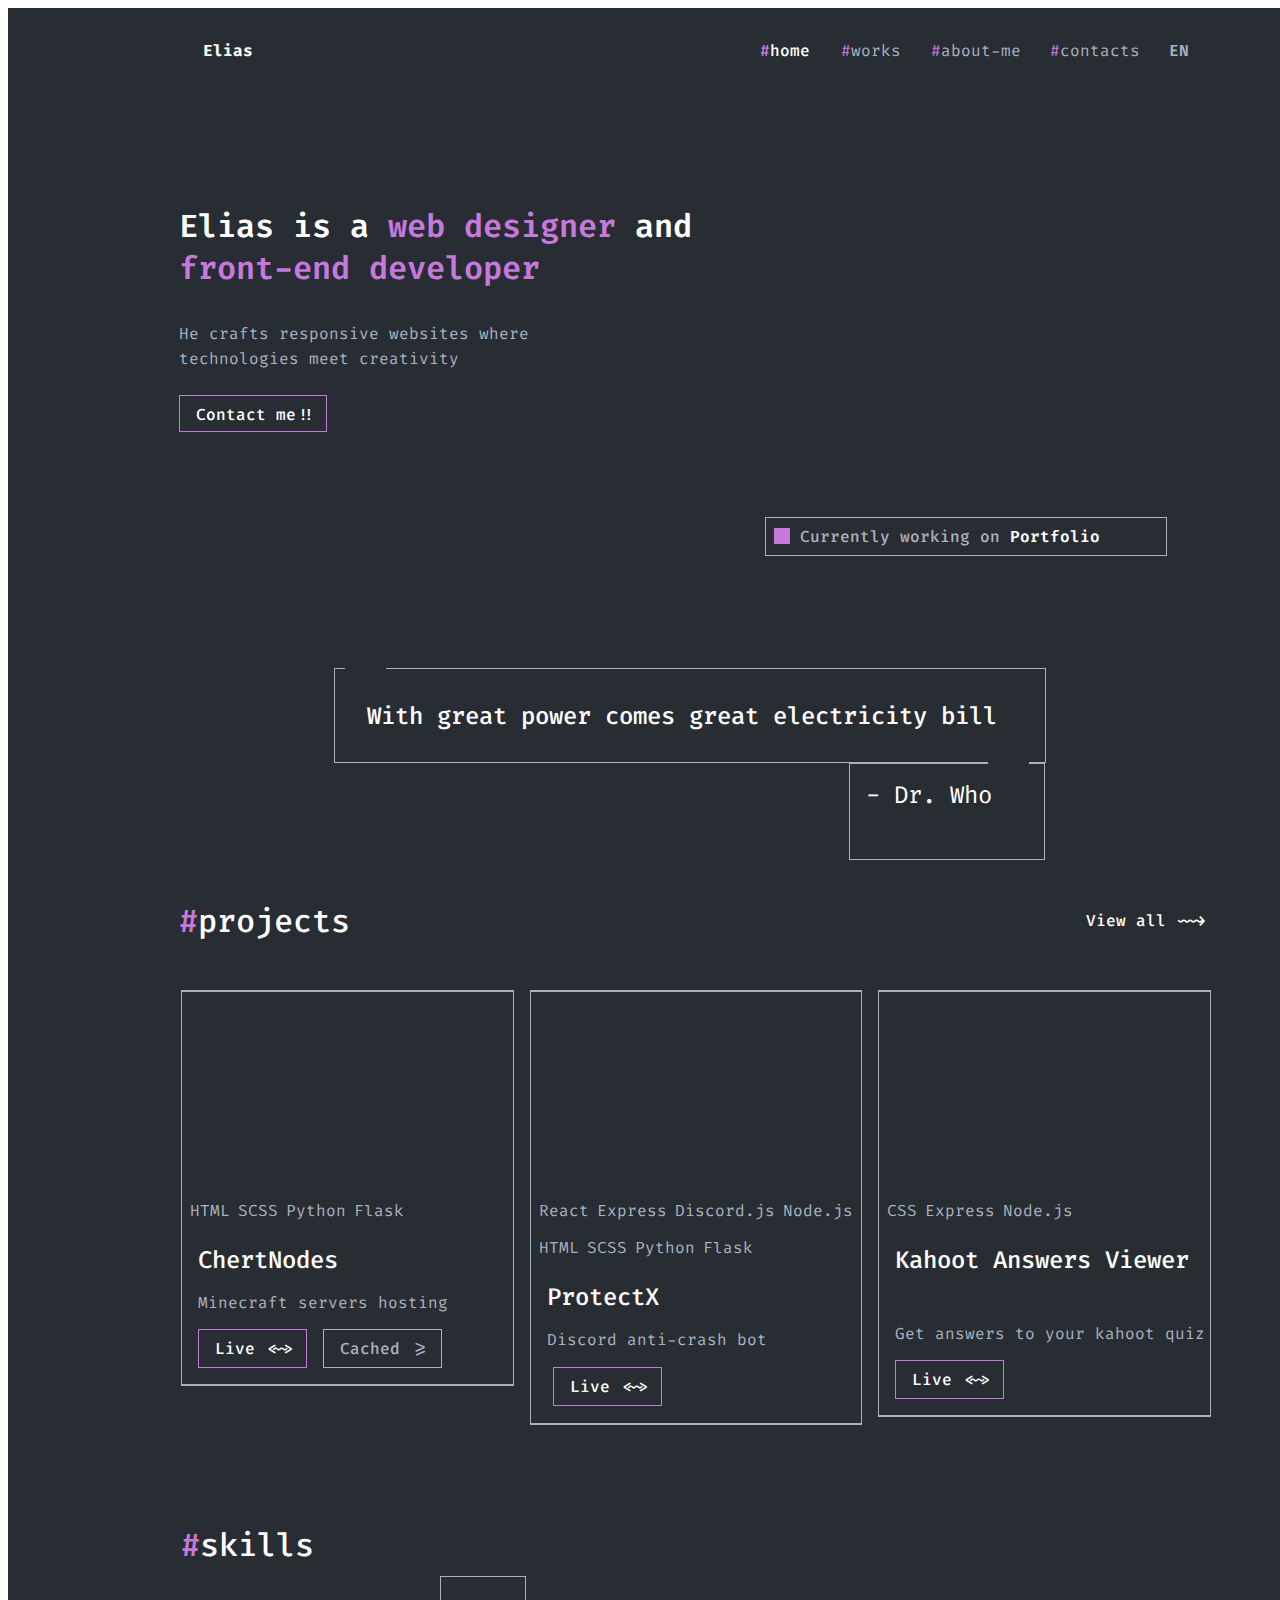
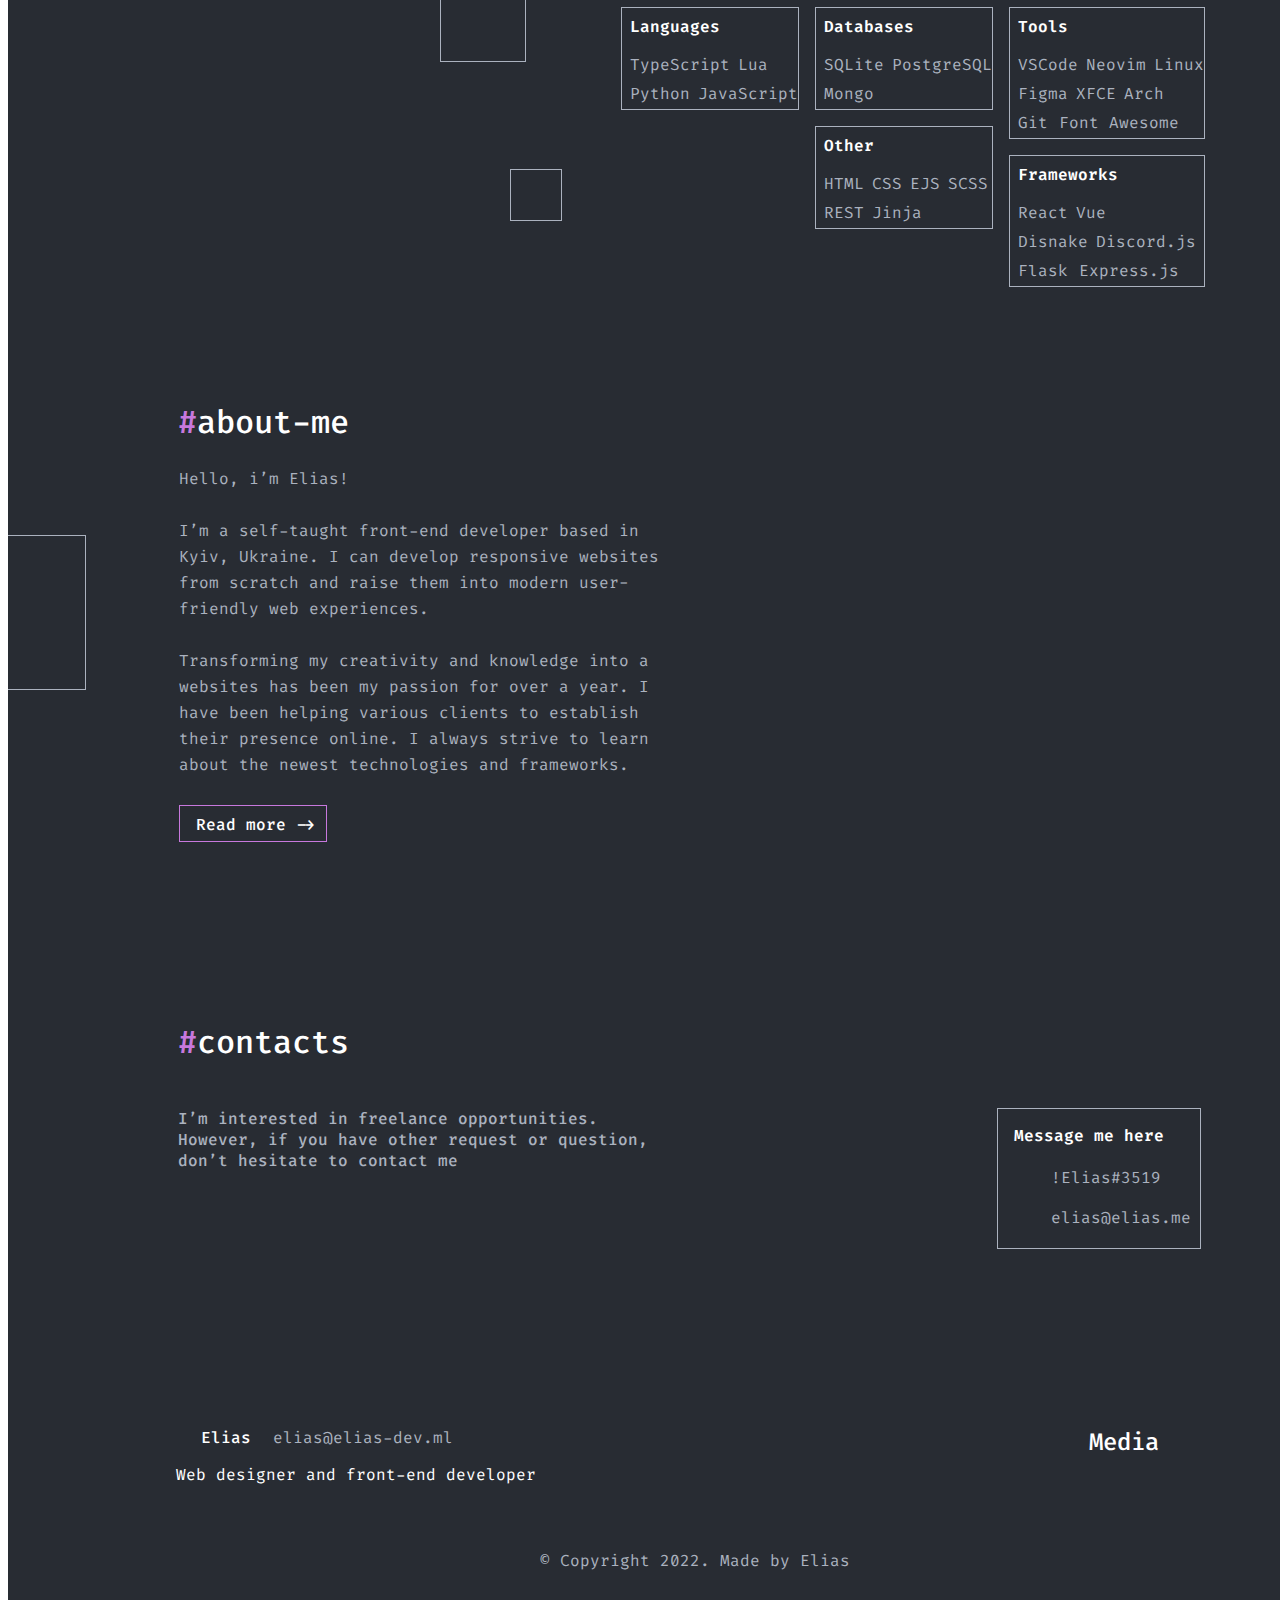
==== index.html @ 0091499a "Add files via upload" ====
<!DOCTYPE html>
<html lang="en">
  <head>
    <meta charset="UTF-8" />
    <meta name="viewport" content="width=device-width, initial-scale=1.0" />
    <title>Generated by Codia AI</title>
    <link rel="stylesheet" href="https://fonts.googleapis.com/css2?family=Fira+Code:wght@400;500;600;700&display=swap" />
    <link rel="stylesheet" href="index.css" />
  </head>
  <body>
    <div class="main-container">
      <div class="frame">
        <div class="rectangle"></div>
        <div class="currently-working-on-portfolio">
          <span class="currently-working-on">Currently working on </span
          ><span class="portfolio">Portfolio</span>
        </div>
      </div>
      <div class="flex-row-dfff">
        <button class="quote">
          <div class="frame-1"><div class="quote-2"></div></div>
          <span class="with-great-power"
            >With great power comes great electricity bill</span
          >
          <div class="quote-3"><span class="dr-who">- Dr. Who</span></div>
          <div class="quote-4"><div class="quote-5"></div></div>
        </button>
        <div class="rectangle-6"></div>
      </div>
      <div class="flex-row-cb">
        <div class="h">
          <div class="frame-7">
            <span class="projects">#</span
            ><span class="projects-8">projects</span>
          </div>
          <div class="line-stroke"></div>
        </div>
        <span class="view-all">View all ~~></span>
      </div>
      <div class="flex-row-be">
        <div class="frame-9">
          <div class="frame-a">
            <div class="ellipse"></div>
            <div class="ellipse-b"></div>
            <div class="ellipse-c"></div>
            <div class="ellipse-d"></div>
            <div class="ellipse-e"></div>
          </div>
          <div class="frame-f">
            <div class="ellipse-10"></div>
            <div class="ellipse-11"></div>
            <div class="ellipse-12"></div>
            <div class="ellipse-13"></div>
            <div class="ellipse-14"></div>
          </div>
          <div class="frame-15">
            <div class="ellipse-16"></div>
            <div class="ellipse-17"></div>
            <div class="ellipse-18"></div>
            <div class="ellipse-19"></div>
            <div class="ellipse-1a"></div>
          </div>
          <div class="frame-1b">
            <div class="ellipse-1c"></div>
            <div class="ellipse-1d"></div>
            <div class="ellipse-1e"></div>
            <div class="ellipse-1f"></div>
            <div class="ellipse-20"></div>
          </div>
          <div class="frame-21">
            <div class="ellipse-22"></div>
            <div class="ellipse-23"></div>
            <div class="ellipse-24"></div>
            <div class="ellipse-25"></div>
            <div class="ellipse-26"></div>
          </div>
        </div>
        <div class="frame-27">
          <div class="project">
            <div class="rectangle-28"></div>
            <div class="frame-29">
              <span class="html">HTML</span><span class="scss">SCSS</span
              ><span class="python">Python</span
              ><span class="flask">Flask</span>
            </div>
            <div class="frame-2a">
              <span class="chert-nodes">ChertNodes</span
              ><span class="minecraft-servers-hosting"
                >Minecraft servers hosting
              </span>
              <div class="frame-2b">
                <div class="frame-2c"><span class="live">Live <~></span></div>
                <div class="frame-2d">
                  <span class="cached">Cached >=</span>
                </div>
              </div>
            </div>
          </div>
          <div class="group">
            <div class="rectangle-2e"></div>
            <div class="frame-2f">
              <span class="html-30">React</span
              ><span class="express">Express</span
              ><span class="discord-js">Discord.js</span
              ><span class="node-js">Node.js</span>
            </div>
            <div class="frame-31">
              <span class="html-32">HTML</span><span class="scss-33">SCSS</span
              ><span class="python-34">Python</span
              ><span class="flask-35">Flask</span>
            </div>
            <div class="frame-36">
              <span class="chert-nodes-37">ProtectX</span
              ><span class="minecraft-servers-hosting-38"
                >Discord anti-crash bot</span
              ><button class="button">
                <div class="frame-39">
                  <span class="live-3a">Live <~></span>
                </div>
              </button>
            </div>
          </div>
          <div class="group-3b">
            <div class="rectangle-3c"></div>
            <div class="frame-3d">
              <span class="html-3e">CSS</span
              ><span class="scss-3f">Express</span
              ><span class="python-40">Node.js</span>
            </div>
            <div class="frame-41">
              <span class="chert-nodes-42">Kahoot Answers Viewer</span
              ><span class="minecraft-servers-hosting-43"
                >Get answers to your kahoot quiz</span
              >
              <div class="frame-44">
                <div class="frame-45">
                  <span class="live-46">Live <~></span>
                </div>
              </div>
            </div>
          </div>
        </div>
        <div class="rectangle-47"></div>
      </div>
      <div class="group-48">
        <div class="frame-49">
          <span class="hash">#</span><span class="projects-4a">skills</span>
        </div>
        <div class="line-stroke-4b"></div>
      </div>
      <div class="flex-row-aec">
        <div class="group-4c">
          <div class="frame-4d">
            <span class="hash-4e">#</span
            ><span class="projects-4f">about-me</span>
          </div>
          <div class="line-stroke-50"></div>
        </div>
        <div class="image">
          <div class="frame-51">
            <div class="frame-52">
              <div class="ellipse-53"></div>
              <div class="ellipse-54"></div>
              <div class="ellipse-55"></div>
              <div class="ellipse-56"></div>
              <div class="ellipse-57"></div>
            </div>
            <div class="frame-58">
              <div class="ellipse-59"></div>
              <div class="ellipse-5a"></div>
              <div class="ellipse-5b"></div>
              <div class="ellipse-5c"></div>
              <div class="ellipse-5d"></div>
            </div>
            <div class="frame-5e">
              <div class="ellipse-5f"></div>
              <div class="ellipse-60"></div>
              <div class="ellipse-61"></div>
              <div class="ellipse-62"></div>
              <div class="ellipse-63"></div>
            </div>
            <div class="frame-64">
              <div class="ellipse-65"></div>
              <div class="ellipse-66"></div>
              <div class="ellipse-67"></div>
              <div class="ellipse-68"></div>
              <div class="ellipse-69"></div>
            </div>
          </div>
          <div class="line-stroke-6a"></div>
        </div>
        <div class="frame-6b">
          <div class="frame-6c">
            <div class="ellipse-6d"></div>
            <div class="ellipse-6e"></div>
            <div class="ellipse-6f"></div>
            <div class="ellipse-70"></div>
            <div class="ellipse-71"></div>
          </div>
          <div class="frame-72">
            <div class="ellipse-73"></div>
            <div class="ellipse-74"></div>
            <div class="ellipse-75"></div>
            <div class="ellipse-76"></div>
            <div class="ellipse-77"></div>
          </div>
          <div class="frame-78">
            <div class="ellipse-79"></div>
            <div class="ellipse-7a"></div>
            <div class="ellipse-7b"></div>
            <div class="ellipse-7c"></div>
            <div class="ellipse-7d"></div>
          </div>
          <div class="frame-7e">
            <div class="ellipse-7f"></div>
            <div class="ellipse-80"></div>
            <div class="ellipse-81"></div>
            <div class="ellipse-82"></div>
            <div class="ellipse-83"></div>
          </div>
          <div class="frame-84">
            <div class="ellipse-85"></div>
            <div class="ellipse-86"></div>
            <div class="ellipse-87"></div>
            <div class="ellipse-88"></div>
            <div class="ellipse-89"></div>
          </div>
        </div>
        <span class="hello-elias"
          >Hello, i’m Elias!<br /><br />I’m a self-taught front-end developer
          based in Kyiv, Ukraine. I can develop responsive websites from scratch
          and raise them into modern user-friendly web experiences.
          <br /><br />Transforming my creativity and knowledge into a websites
          has been my passion for over a year. I have been helping various
          clients to establish their presence online. I always strive to learn
          about the newest technologies and frameworks.</span
        >
        <div class="rectangle-8a"></div>
        <div class="frame-8b">
          <div class="frame-8c">
            <div class="ellipse-8d"></div>
            <div class="ellipse-8e"></div>
            <div class="ellipse-8f"></div>
            <div class="ellipse-90"></div>
            <div class="ellipse-91"></div>
          </div>
          <div class="frame-92">
            <div class="ellipse-93"></div>
            <div class="ellipse-94"></div>
            <div class="ellipse-95"></div>
            <div class="ellipse-96"></div>
            <div class="ellipse-97"></div>
          </div>
          <div class="frame-98">
            <div class="ellipse-99"></div>
            <div class="ellipse-9a"></div>
            <div class="ellipse-9b"></div>
            <div class="ellipse-9c"></div>
            <div class="ellipse-9d"></div>
          </div>
          <div class="frame-9e">
            <div class="ellipse-9f"></div>
            <div class="ellipse-a0"></div>
            <div class="ellipse-a1"></div>
            <div class="ellipse-a2"></div>
            <div class="ellipse-a3"></div>
          </div>
          <div class="frame-a4">
            <div class="ellipse-a5"></div>
            <div class="ellipse-a6"></div>
            <div class="ellipse-a7"></div>
            <div class="ellipse-a8"></div>
            <div class="ellipse-a9"></div>
          </div>
        </div>
        <div class="button-aa">
          <span class="live-read-more">Read more -></span>
        </div>
      </div>
      <div class="group-ab">
        <div class="frame-ac">
          <span class="hash-ad">#</span
          ><span class="projects-contacts">contacts</span>
        </div>
        <div class="line-stroke-ae"></div>
      </div>
      <div class="flex-row-f">
        <span class="interested-freelance"
          >I’m interested in freelance opportunities. However, if you have other
          request or question, don’t hesitate to contact me</span
        >
        <div class="frame-af">
          <span class="message-me-here">Message me here</span>
          <div class="frame-b0">
            <div class="group-b1">
              <div class="discord"></div>
              <span class="elias-discord">!Elias#3519</span>
            </div>
            <div class="group-b2">
              <div class="email"></div>
              <span class="elias-email">elias@elias.me</span>
            </div>
          </div>
        </div>
        <div class="frame-b3">
          <div class="frame-b4">
            <div class="ellipse-b5"></div>
            <div class="ellipse-b6"></div>
            <div class="ellipse-b7"></div>
            <div class="ellipse-b8"></div>
            <div class="ellipse-b9"></div>
          </div>
          <div class="frame-ba">
            <div class="ellipse-bb"></div>
            <div class="ellipse-bc"></div>
            <div class="ellipse-bd"></div>
            <div class="ellipse-be"></div>
            <div class="ellipse-bf"></div>
          </div>
          <div class="frame-c0">
            <div class="ellipse-c1"></div>
            <div class="ellipse-c2"></div>
            <div class="ellipse-c3"></div>
            <div class="ellipse-c4"></div>
            <div class="ellipse-c5"></div>
          </div>
          <div class="frame-c6">
            <div class="ellipse-c7"></div>
            <div class="ellipse-c8"></div>
            <div class="ellipse-c9"></div>
            <div class="ellipse-ca"></div>
            <div class="ellipse-cb"></div>
          </div>
          <div class="frame-cc">
            <div class="ellipse-cd"></div>
            <div class="ellipse-ce"></div>
            <div class="ellipse-cf"></div>
            <div class="ellipse-d0"></div>
            <div class="ellipse-d1"></div>
          </div>
        </div>
      </div>
      <div class="footer">
        <div class="line"></div>
        <div class="frame-d2">
          <div class="frame-d3">
            <div class="frame-d4">
              <div class="frame-d5">
                <div class="frame-d6">
                  <div class="logo"></div>
                  <span class="elias">Elias</span>
                </div>
                <span class="elias-email-d7">elias@elias-dev.ml</span>
              </div>
              <span class="web-designer"
                >Web designer and front-end developer</span
              >
            </div>
            <div class="frame-d8">
              <span class="media">Media</span>
              <div class="group-d9">
                <div class="github"></div>
                <div class="figma"></div>
                <div class="discord-da"></div>
              </div>
            </div>
          </div>
          <span class="copyright">© Copyright 2022. Made by Elias</span>
        </div>
      </div>
      <div class="flex-row-e">
        <div class="media-db">
          <div class="line-stroke-dc"></div>
          <div class="frame-dd">
            <div class="github-de"></div>
            <div class="dribble"></div>
            <div class="figma-df"></div>
          </div>
        </div>
        <div class="image-e0">
          <div class="dots">
            <div class="frame-e1">
              <div class="ellipse-e2"></div>
              <div class="ellipse-e3"></div>
              <div class="ellipse-e4"></div>
              <div class="ellipse-e5"></div>
              <div class="ellipse-e6"></div>
            </div>
            <div class="frame-e7">
              <div class="ellipse-e8"></div>
              <div class="ellipse-e9"></div>
              <div class="ellipse-ea"></div>
              <div class="ellipse-eb"></div>
              <div class="ellipse-ec"></div>
            </div>
            <div class="frame-ed">
              <div class="ellipse-ee"></div>
              <div class="ellipse-ef"></div>
              <div class="ellipse-f0"></div>
              <div class="ellipse-f1"></div>
              <div class="ellipse-f2"></div>
            </div>
            <div class="frame-f3">
              <div class="ellipse-f4"></div>
              <div class="ellipse-f5"></div>
              <div class="ellipse-f6"></div>
              <div class="ellipse-f7"></div>
              <div class="ellipse-f8"></div>
            </div>
            <div class="frame-f9">
              <div class="ellipse-fa"></div>
              <div class="ellipse-fb"></div>
              <div class="ellipse-fc"></div>
              <div class="ellipse-fd"></div>
              <div class="ellipse-fe"></div>
            </div>
          </div>
        </div>
        <div class="elias-description">
          <span class="elias-is-a">Elias is a </span
          ><span class="web-designer-ff">web designer</span
          ><span class="elias-is-a-100"> and </span
          ><span class="web-designer-101">front-end developer</span>
        </div>
        <div class="logo-102"></div>
        <span class="he-crafts-responsive-websites"
          >He crafts responsive websites where technologies meet
          creativity</span
        >
        <div class="button-103">
          <span class="live-contact-me">Contact me!!</span>
        </div>
      </div>
      <div class="header">
        <div class="frame-104">
          <div class="logo-105"></div>
          <span class="elias-106">Elias</span>
        </div>
        <div class="frame-107">
          <div class="header-link">
            <span class="hash-108">#</span><span class="home-109">home</span>
          </div>
          <div class="header-link-10a">
            <span class="hash-10b">#</span><span class="works">works</span>
          </div>
          <div class="header-link-10c">
            <span class="hash-10d">#</span
            ><span class="about-me">about-me</span>
          </div>
          <div class="header-link-10e">
            <span class="hash-10f">#</span
            ><span class="contacts">contacts</span>
          </div>
          <div class="language-switcher">
            <span class="en">EN</span>
            <div class="frame-110">
              <span class="ru">RU</span><span class="ua">UA</span>
            </div>
            <div class="group-111"></div>
          </div>
        </div>
      </div>
      <div class="flex-row-c">
        <div class="rectangle-112"></div>
        <div class="block">
          <div class="frame-113"><span class="languages">Languages</span></div>
          <div class="line-114"></div>
          <div class="frame-115">
            <div class="frame-116">
              <span class="typescript">TypeScript</span
              ><span class="lua">Lua</span>
            </div>
            <div class="frame-117">
              <span class="python-118">Python</span
              ><span class="javascript">JavaScript</span>
            </div>
          </div>
        </div>
        <div class="frame-119">
          <div class="frame-11a">
            <span class="languages-11b">Databases</span>
          </div>
          <div class="line-11c"></div>
          <div class="frame-11d">
            <div class="frame-11e">
              <span class="typescript-11f">SQLite</span
              ><span class="lua-120">PostgreSQL</span>
            </div>
            <div class="frame-121"><span class="python-122">Mongo</span></div>
          </div>
        </div>
        <div class="frame-123">
          <div class="frame-124"><span class="languages-125">Tools</span></div>
          <div class="line-126"></div>
          <div class="frame-127">
            <div class="frame-128">
              <span class="typescript-129">VSCode</span
              ><span class="lua-12a">Neovim</span
              ><span class="linux">Linux</span>
            </div>
            <div class="frame-12b">
              <span class="python-12c">Figma</span
              ><span class="javascript-12d">XFCE</span
              ><span class="arch">Arch</span>
            </div>
            <div class="frame-12e">
              <span class="python-12f">Git</span
              ><span class="javascript-130">Font Awesome</span>
            </div>
          </div>
        </div>
        <div class="frame-131">
          <div class="frame-132">
            <div class="ellipse-133"></div>
            <div class="ellipse-134"></div>
            <div class="ellipse-135"></div>
            <div class="ellipse-136"></div>
            <div class="ellipse-137"></div>
          </div>
          <div class="frame-138">
            <div class="ellipse-139"></div>
            <div class="ellipse-13a"></div>
            <div class="ellipse-13b"></div>
            <div class="ellipse-13c"></div>
            <div class="ellipse-13d"></div>
          </div>
          <div class="frame-13e">
            <div class="ellipse-13f"></div>
            <div class="ellipse-140"></div>
            <div class="ellipse-141"></div>
            <div class="ellipse-142"></div>
            <div class="ellipse-143"></div>
          </div>
          <div class="frame-144">
            <div class="ellipse-145"></div>
            <div class="ellipse-146"></div>
            <div class="ellipse-147"></div>
            <div class="ellipse-148"></div>
            <div class="ellipse-149"></div>
          </div>
          <div class="frame-14a">
            <div class="ellipse-14b"></div>
            <div class="ellipse-14c"></div>
            <div class="ellipse-14d"></div>
            <div class="ellipse-14e"></div>
            <div class="ellipse-14f"></div>
          </div>
        </div>
      </div>
      <div class="flex-row-af">
        <div class="frame-150">
          <div class="frame-151">
            <div class="ellipse-152"></div>
            <div class="ellipse-153"></div>
            <div class="ellipse-154"></div>
            <div class="ellipse-155"></div>
            <div class="ellipse-156"></div>
          </div>
          <div class="frame-157">
            <div class="ellipse-158"></div>
            <div class="ellipse-159"></div>
            <div class="ellipse-15a"></div>
            <div class="ellipse-15b"></div>
            <div class="ellipse-15c"></div>
          </div>
          <div class="frame-15d">
            <div class="ellipse-15e"></div>
            <div class="ellipse-15f"></div>
            <div class="ellipse-160"></div>
            <div class="ellipse-161"></div>
            <div class="ellipse-162"></div>
          </div>
          <div class="frame-163">
            <div class="ellipse-164"></div>
            <div class="ellipse-165"></div>
            <div class="ellipse-166"></div>
            <div class="ellipse-167"></div>
            <div class="ellipse-168"></div>
          </div>
          <div class="frame-169">
            <div class="ellipse-16a"></div>
            <div class="ellipse-16b"></div>
            <div class="ellipse-16c"></div>
            <div class="ellipse-16d"></div>
            <div class="ellipse-16e"></div>
          </div>
        </div>
        <div class="frame-16f">
          <div class="frame-170"><span class="languages-171">Other</span></div>
          <div class="line-172"></div>
          <div class="frame-173">
            <div class="frame-174">
              <span class="typescript-175">HTML</span
              ><span class="lua-176">CSS</span><span class="lua-177">EJS</span
              ><span class="lua-178">SCSS</span>
            </div>
            <div class="frame-179">
              <span class="python-17a">REST</span
              ><span class="javascript-17b">Jinja</span>
            </div>
          </div>
        </div>
        <div class="logo-17c"></div>
        <div class="frame-17d">
          <div class="frame-17e">
            <span class="languages-17f">Frameworks</span>
          </div>
          <div class="line-180"></div>
          <div class="frame-181">
            <div class="frame-182">
              <span class="typescript-react">React</span
              ><span class="lua-vue">Vue</span>
            </div>
            <div class="frame-183">
              <span class="python-disnake">Disnake</span
              ><span class="javascript-discord-js">Discord.js</span>
            </div>
            <div class="frame-184">
              <span class="python-flask">Flask</span
              ><span class="javascript-express-js">Express.js</span>
            </div>
          </div>
        </div>
        <div class="rectangle-185"></div>
      </div>
    </div>
    <!-- Generated by Codia AI - https://codia.ai/ -->
  </body>
</html>
---- index.css ----
:root {
  --default-font-family: -apple-system, BlinkMacSystemFont, "Segoe UI", Roboto,
    Ubuntu, "Helvetica Neue", Helvetica, Arial, "PingFang SC",
    "Hiragino Sans GB", "Microsoft Yahei UI", "Microsoft Yahei",
    "Source Han Sans CN", sans-serif;
}

.main-container {
  overflow: hidden;
}

.main-container,
.main-container * {
  box-sizing: border-box;
}

input,
select,
textarea,
button {
  outline: 0;
}

.main-container {
  position: relative;
  width: 1366px;
  height: 3192px;
  margin: 0 auto;
  background: #282c33;
  overflow: hidden;
}
.frame {
  display: flex;
  align-items: center;
  flex-wrap: nowrap;
  gap: 10px;
  position: relative;
  width: 402px;
  margin: 509px 0 0 757px;
  padding: 8px 8px 8px 8px;
  background: #282c33;
  border: 1px solid #abb2bf;
  z-index: 433;
}
.rectangle {
  flex-shrink: 0;
  position: relative;
  width: 16px;
  height: 16px;
  background: #c778dd;
  border: 1px solid #c778dd;
  z-index: 434;
}
.currently-working-on-portfolio {
  flex-shrink: 0;
  position: relative;
  width: 288px;
  font-family: Fira Code, var(--default-font-family);
  font-size: 16px;
  font-weight: 400;
  line-height: 20.992px;
  text-align: left;
  text-overflow: initial;
  white-space: nowrap;
  z-index: 435;
}
.currently-working-on {
  position: relative;
  color: #abb2bf;
  font-family: Fira Code, var(--default-font-family);
  font-size: 16px;
  font-weight: 500;
  line-height: 20.992px;
  text-align: left;
}
.portfolio {
  position: relative;
  color: #ffffff;
  font-family: Fira Code, var(--default-font-family);
  font-size: 16px;
  font-weight: 600;
  line-height: 20.992px;
  text-align: left;
}
.flex-row-dfff {
  position: relative;
  width: 1049px;
  height: 105px;
  margin: 112px 0 0 326px;
  z-index: 436;
}
.quote {
  display: flex;
  align-items: flex-start;
  flex-wrap: nowrap;
  gap: 10px;
  position: absolute;
  width: 712px;
  height: 95px;
  top: 0;
  left: 0;
  padding: 32px 32px 32px 32px;
  cursor: pointer;
  background: #282c33;
  border: 1px solid #abb2bf;
  z-index: 436;
}
.frame-1 {
  display: flex;
  flex-direction: column;
  align-items: flex-start;
  flex-wrap: nowrap;
  flex-shrink: 0;
  gap: 10px;
  position: absolute;
  width: 41.472px;
  height: 28.704px;
  top: -15px;
  left: 10px;
  padding: 4px 8px 4px 8px;
  background: #282c33;
  z-index: 438;
}
.quote-2 {
  flex-shrink: 0;
  position: relative;
  width: 25.472px;
  height: 20.704px;
  background: url(./assets/images/55d48ef8-1c60-4c2d-a70d-cf64d37aeaa8.png)
    no-repeat center;
  background-size: cover;
  z-index: 439;
}
.with-great-power {
  flex-shrink: 0;
  flex-basis: auto;
  position: relative;
  height: 31px;
  color: #ffffff;
  font-family: Fira Code, var(--default-font-family);
  font-size: 24px;
  font-weight: 500;
  line-height: 31px;
  text-align: left;
  white-space: nowrap;
  z-index: 437;
}
.quote-3 {
  display: flex;
  align-items: flex-start;
  flex-wrap: nowrap;
  flex-shrink: 0;
  gap: 10px;
  position: absolute;
  width: 162px;
  height: 63px;
  top: 94px;
  right: 0;
  padding: 16px 16px 16px 16px;
  border: 1px solid #abb2bf;
  z-index: 440;
  box-sizing: content-box;
}
.dr-who {
  flex-shrink: 0;
  flex-basis: auto;
  position: relative;
  height: 31px;
  color: #ffffff;
  font-family: Fira Code, var(--default-font-family);
  font-size: 24px;
  font-weight: 400;
  line-height: 31px;
  text-align: left;
  white-space: nowrap;
  z-index: 441;
}
.quote-4 {
  display: flex;
  flex-direction: column;
  align-items: flex-start;
  flex-wrap: nowrap;
  flex-shrink: 0;
  gap: 10px;
  position: absolute;
  width: 41.472px;
  height: 28.704px;
  top: 79px;
  right: 15.528px;
  padding: 4px 8px 4px 8px;
  background: #282c33;
  z-index: 442;
}
.quote-5 {
  flex-shrink: 0;
  position: relative;
  width: 25.472px;
  height: 20.704px;
  background: url(./assets/images/fdd759ab-27d6-4463-9152-890215712622.png)
    no-repeat center;
  background-size: cover;
  z-index: 443;
}
.rectangle-6 {
  position: absolute;
  width: 91px;
  height: 91px;
  top: 14px;
  left: 958px;
  border: 1px solid #abb2bf;
  z-index: 96;
}
.flex-row-cb {
  display: flex;
  align-items: center;
  justify-content: space-between;
  position: relative;
  width: 1027px;
  height: 42px;
  margin: 127px 0 0 171px;
  z-index: 392;
}
.h {
  display: flex;
  align-items: center;
  flex-wrap: nowrap;
  flex-shrink: 0;
  gap: 16px;
  position: relative;
  width: 701px;
  z-index: 387;
}
.frame-7 {
  display: flex;
  align-items: flex-start;
  flex-wrap: nowrap;
  flex-shrink: 0;
  position: relative;
  width: 174px;
  z-index: 388;
}
.projects {
  flex-shrink: 0;
  flex-basis: auto;
  position: relative;
  height: 42px;
  color: #c778dd;
  font-family: Fira Code, var(--default-font-family);
  font-size: 32px;
  font-weight: 500;
  line-height: 41.984px;
  text-align: left;
  white-space: nowrap;
  z-index: 389;
}
.projects-8 {
  flex-shrink: 0;
  flex-basis: auto;
  position: relative;
  height: 42px;
  color: #ffffff;
  font-family: Fira Code, var(--default-font-family);
  font-size: 32px;
  font-weight: 500;
  line-height: 41.984px;
  text-align: left;
  white-space: nowrap;
  z-index: 390;
}
.line-stroke {
  flex-grow: 1;
  flex-shrink: 0;
  flex-basis: 0;
  position: relative;
  min-width: 0;
  height: 1px;
  background: url(./assets/images/492bdea0-6184-48ac-afa9-02243ab13a26.png)
    no-repeat center;
  background-size: cover;
  z-index: 391;
}
.view-all {
  flex-shrink: 0;
  position: relative;
  height: 21px;
  color: #ffffff;
  font-family: Fira Code, var(--default-font-family);
  font-size: 16px;
  font-weight: 500;
  line-height: 20.992px;
  text-align: left;
  white-space: nowrap;
  z-index: 392;
}
.flex-row-be {
  position: relative;
  width: 1499px;
  height: 453px;
  margin: 23px 0 0 -46px;
  z-index: 340;
}
.frame-9 {
  display: flex;
  flex-direction: column;
  align-items: flex-start;
  justify-content: space-between;
  flex-wrap: nowrap;
  position: absolute;
  width: 84px;
  height: 84px;
  top: 0;
  left: 0;
  z-index: 63;
}
.frame-a {
  display: flex;
  align-items: flex-start;
  justify-content: space-between;
  align-self: stretch;
  flex-wrap: nowrap;
  flex-shrink: 0;
  position: relative;
  z-index: 64;
}
.ellipse {
  flex-shrink: 0;
  position: relative;
  width: 4px;
  height: 4px;
  background: url(./assets/images/109d3f78-0c07-4e93-9897-f64c553dd20f.png)
    no-repeat center;
  background-size: cover;
  z-index: 65;
  border-radius: 50%;
}
.ellipse-b {
  flex-shrink: 0;
  position: relative;
  width: 4px;
  height: 4px;
  background: url(./assets/images/5e8b1128-ac2e-422f-bf88-da55c63b17b7.png)
    no-repeat center;
  background-size: cover;
  z-index: 66;
  border-radius: 50%;
}
.ellipse-c {
  flex-shrink: 0;
  position: relative;
  width: 4px;
  height: 4px;
  background: url(./assets/images/b1d213bf-050f-49c7-b56d-7abbf71e19ed.png)
    no-repeat center;
  background-size: cover;
  z-index: 67;
  border-radius: 50%;
}
.ellipse-d {
  flex-shrink: 0;
  position: relative;
  width: 4px;
  height: 4px;
  background: url(./assets/images/1003a2a4-4946-460c-83ee-55787c35dc8e.png)
    no-repeat center;
  background-size: cover;
  z-index: 68;
  border-radius: 50%;
}
.ellipse-e {
  flex-shrink: 0;
  position: relative;
  width: 4px;
  height: 4px;
  background: url(./assets/images/5cb2268d-93c4-4c04-b192-9b04ef7e9a8e.png)
    no-repeat center;
  background-size: cover;
  z-index: 69;
  border-radius: 50%;
}
.frame-f {
  display: flex;
  align-items: flex-start;
  justify-content: space-between;
  align-self: stretch;
  flex-wrap: nowrap;
  flex-shrink: 0;
  position: relative;
  z-index: 70;
}
.ellipse-10 {
  flex-shrink: 0;
  position: relative;
  width: 4px;
  height: 4px;
  background: url(./assets/images/af5aee02-1582-4af4-b4d2-a01ec3ae12be.png)
    no-repeat center;
  background-size: cover;
  z-index: 71;
  border-radius: 50%;
}
.ellipse-11 {
  flex-shrink: 0;
  position: relative;
  width: 4px;
  height: 4px;
  background: url(./assets/images/267c9ce2-7bba-4ad7-a00b-22323c4b76fb.png)
    no-repeat center;
  background-size: cover;
  z-index: 72;
  border-radius: 50%;
}
.ellipse-12 {
  flex-shrink: 0;
  position: relative;
  width: 4px;
  height: 4px;
  background: url(./assets/images/249ec879-739a-441e-8fdd-b061a5dc1098.png)
    no-repeat center;
  background-size: cover;
  z-index: 73;
  border-radius: 50%;
}
.ellipse-13 {
  flex-shrink: 0;
  position: relative;
  width: 4px;
  height: 4px;
  background: url(./assets/images/a669f0f6-4c27-4fc3-baa3-423341371595.png)
    no-repeat center;
  background-size: cover;
  z-index: 74;
  border-radius: 50%;
}
.ellipse-14 {
  flex-shrink: 0;
  position: relative;
  width: 4px;
  height: 4px;
  background: url(./assets/images/f1d4b1be-6d33-472a-8eb4-a4caf470c76d.png)
    no-repeat center;
  background-size: cover;
  z-index: 75;
  border-radius: 50%;
}
.frame-15 {
  display: flex;
  align-items: flex-start;
  justify-content: space-between;
  align-self: stretch;
  flex-wrap: nowrap;
  flex-shrink: 0;
  position: relative;
  z-index: 76;
}
.ellipse-16 {
  flex-shrink: 0;
  position: relative;
  width: 4px;
  height: 4px;
  background: url(./assets/images/5fed4460-194d-4535-82bb-ba295c34bbbb.png)
    no-repeat center;
  background-size: cover;
  z-index: 77;
  border-radius: 50%;
}
.ellipse-17 {
  flex-shrink: 0;
  position: relative;
  width: 4px;
  height: 4px;
  background: url(./assets/images/31cdd185-1971-41cc-aba4-c32f57a4bdbb.png)
    no-repeat center;
  background-size: cover;
  z-index: 78;
  border-radius: 50%;
}
.ellipse-18 {
  flex-shrink: 0;
  position: relative;
  width: 4px;
  height: 4px;
  background: url(./assets/images/15efb2dc-ba69-4069-98b6-c9815b7bb4d0.png)
    no-repeat center;
  background-size: cover;
  z-index: 79;
  border-radius: 50%;
}
.ellipse-19 {
  flex-shrink: 0;
  position: relative;
  width: 4px;
  height: 4px;
  background: url(./assets/images/60e8099a-bc64-49ce-a3e9-0a366ca2e16f.png)
    no-repeat center;
  background-size: cover;
  z-index: 80;
  border-radius: 50%;
}
.ellipse-1a {
  flex-shrink: 0;
  position: relative;
  width: 4px;
  height: 4px;
  background: url(./assets/images/c2ebdbfe-8a3e-49ad-b983-9b956849f41a.png)
    no-repeat center;
  background-size: cover;
  z-index: 81;
  border-radius: 50%;
}
.frame-1b {
  display: flex;
  align-items: flex-start;
  justify-content: space-between;
  align-self: stretch;
  flex-wrap: nowrap;
  flex-shrink: 0;
  position: relative;
  z-index: 82;
}
.ellipse-1c {
  flex-shrink: 0;
  position: relative;
  width: 4px;
  height: 4px;
  background: url(./assets/images/ac936d40-1ba9-499e-af14-9e05a53ab810.png)
    no-repeat center;
  background-size: cover;
  z-index: 83;
  border-radius: 50%;
}
.ellipse-1d {
  flex-shrink: 0;
  position: relative;
  width: 4px;
  height: 4px;
  background: url(./assets/images/489c43aa-6849-4ae0-8c23-72f769aff4f8.png)
    no-repeat center;
  background-size: cover;
  z-index: 84;
  border-radius: 50%;
}
.ellipse-1e {
  flex-shrink: 0;
  position: relative;
  width: 4px;
  height: 4px;
  background: url(./assets/images/f8215cf8-1b02-459c-aadf-3b60001a6f62.png)
    no-repeat center;
  background-size: cover;
  z-index: 85;
  border-radius: 50%;
}
.ellipse-1f {
  flex-shrink: 0;
  position: relative;
  width: 4px;
  height: 4px;
  background: url(./assets/images/1977e951-a7de-4efb-bfca-221ed135cb0a.png)
    no-repeat center;
  background-size: cover;
  z-index: 86;
  border-radius: 50%;
}
.ellipse-20 {
  flex-shrink: 0;
  position: relative;
  width: 4px;
  height: 4px;
  background: url(./assets/images/29dc182a-ee4d-4282-bdae-15454e74b42b.png)
    no-repeat center;
  background-size: cover;
  z-index: 87;
  border-radius: 50%;
}
.frame-21 {
  display: flex;
  align-items: flex-start;
  justify-content: space-between;
  align-self: stretch;
  flex-wrap: nowrap;
  flex-shrink: 0;
  position: relative;
  z-index: 88;
}
.ellipse-22 {
  flex-shrink: 0;
  position: relative;
  width: 4px;
  height: 4px;
  background: url(./assets/images/845c75a5-2a31-4039-8d34-966f85545e82.png)
    no-repeat center;
  background-size: cover;
  z-index: 89;
  border-radius: 50%;
}
.ellipse-23 {
  flex-shrink: 0;
  position: relative;
  width: 4px;
  height: 4px;
  background: url(./assets/images/9c3b3c3c-303f-46f8-8cf2-bdc2bbf88ed8.png)
    no-repeat center;
  background-size: cover;
  z-index: 90;
  border-radius: 50%;
}
.ellipse-24 {
  flex-shrink: 0;
  position: relative;
  width: 4px;
  height: 4px;
  background: url(./assets/images/8db94972-56a4-4c37-ac7e-95efa090df9a.png)
    no-repeat center;
  background-size: cover;
  z-index: 91;
  border-radius: 50%;
}
.ellipse-25 {
  flex-shrink: 0;
  position: relative;
  width: 4px;
  height: 4px;
  background: url(./assets/images/b38a68b9-c80f-47b7-9bae-1d6ef19b5278.png)
    no-repeat center;
  background-size: cover;
  z-index: 92;
  border-radius: 50%;
}
.ellipse-26 {
  flex-shrink: 0;
  position: relative;
  width: 4px;
  height: 4px;
  background: url(./assets/images/b8f6aa7b-1577-4882-b76d-ba0693877a29.png)
    no-repeat center;
  background-size: cover;
  z-index: 93;
  border-radius: 50%;
}
.frame-27 {
  display: flex;
  align-items: flex-start;
  flex-wrap: nowrap;
  gap: 16px;
  position: absolute;
  width: 1023.736px;
  height: 428px;
  top: 25px;
  left: 219px;
  z-index: 340;
}
.project {
  display: flex;
  flex-direction: column;
  align-items: flex-start;
  flex-wrap: nowrap;
  flex-shrink: 0;
  position: relative;
  width: 330.579px;
  border: 1px solid #abb2bf;
  z-index: 341;
  box-sizing: content-box;
}
.rectangle-28 {
  flex-shrink: 0;
  position: relative;
  width: 330.579px;
  height: 201px;
  background: url(./assets/images/43823be62a122f2cb9a8af7917b728e8bd17688c.png)
    no-repeat center;
  background-size: cover;
  border-top: 1px solid #abb2bf;
  z-index: 342;
}
.frame-29 {
  display: flex;
  align-items: flex-start;
  align-self: stretch;
  flex-wrap: nowrap;
  flex-shrink: 0;
  gap: 8px;
  position: relative;
  padding: 8px 8px 8px 8px;
  z-index: 343;
}
.html {
  flex-shrink: 0;
  flex-basis: auto;
  position: relative;
  height: 21px;
  color: #abb2bf;
  font-family: Fira Code, var(--default-font-family);
  font-size: 16px;
  font-weight: 400;
  line-height: 20.992px;
  text-align: left;
  white-space: nowrap;
  z-index: 344;
}
.scss {
  flex-shrink: 0;
  flex-basis: auto;
  position: relative;
  height: 21px;
  color: #abb2bf;
  font-family: Fira Code, var(--default-font-family);
  font-size: 16px;
  font-weight: 400;
  line-height: 20.992px;
  text-align: left;
  white-space: nowrap;
  z-index: 345;
}
.python {
  flex-shrink: 0;
  flex-basis: auto;
  position: relative;
  height: 21px;
  color: #abb2bf;
  font-family: Fira Code, var(--default-font-family);
  font-size: 16px;
  font-weight: 400;
  line-height: 20.992px;
  text-align: left;
  white-space: nowrap;
  z-index: 346;
}
.flask {
  flex-shrink: 0;
  flex-basis: auto;
  position: relative;
  height: 21px;
  color: #abb2bf;
  font-family: Fira Code, var(--default-font-family);
  font-size: 16px;
  font-weight: 400;
  line-height: 20.992px;
  text-align: left;
  white-space: nowrap;
  z-index: 347;
}
.frame-2a {
  display: flex;
  flex-direction: column;
  align-items: flex-start;
  align-self: stretch;
  flex-wrap: nowrap;
  flex-shrink: 0;
  gap: 16px;
  position: relative;
  padding: 16px 16px 16px 16px;
  border-bottom: 1px solid #abb2bf;
  z-index: 348;
}
.chert-nodes {
  align-self: stretch;
  flex-shrink: 0;
  flex-basis: auto;
  position: relative;
  height: 31px;
  color: #ffffff;
  font-family: Fira Code, var(--default-font-family);
  font-size: 24px;
  font-weight: 500;
  line-height: 31px;
  text-align: left;
  white-space: nowrap;
  z-index: 349;
}
.minecraft-servers-hosting {
  align-self: stretch;
  flex-shrink: 0;
  flex-basis: auto;
  position: relative;
  height: 21px;
  color: #abb2bf;
  font-family: Fira Code, var(--default-font-family);
  font-size: 16px;
  font-weight: 400;
  line-height: 20.992px;
  text-align: left;
  white-space: nowrap;
  z-index: 350;
}
.frame-2b {
  display: flex;
  align-items: flex-start;
  flex-wrap: nowrap;
  flex-shrink: 0;
  gap: 16px;
  position: relative;
  width: 244px;
  z-index: 351;
}
.frame-2c {
  display: flex;
  align-items: flex-start;
  flex-wrap: nowrap;
  flex-shrink: 0;
  gap: 10px;
  position: relative;
  width: 109px;
  padding: 8px 16px 8px 16px;
  border: 1px solid #c778dd;
  z-index: 352;
}
.live {
  flex-shrink: 0;
  flex-basis: auto;
  position: relative;
  height: 21px;
  color: #ffffff;
  font-family: Fira Code, var(--default-font-family);
  font-size: 16px;
  font-weight: 500;
  line-height: 20.992px;
  text-align: left;
  white-space: nowrap;
  z-index: 353;
}
.frame-2d {
  display: flex;
  align-items: flex-start;
  flex-wrap: nowrap;
  flex-shrink: 0;
  gap: 10px;
  position: relative;
  width: 119px;
  padding: 8px 16px 8px 16px;
  border: 1px solid #abb2bf;
  z-index: 354;
}
.cached {
  flex-shrink: 0;
  flex-basis: auto;
  position: relative;
  height: 21px;
  color: #abb2bf;
  font-family: Fira Code, var(--default-font-family);
  font-size: 16px;
  font-weight: 500;
  line-height: 20.992px;
  text-align: left;
  white-space: nowrap;
  z-index: 355;
}
.group {
  display: flex;
  flex-direction: column;
  align-items: flex-start;
  flex-wrap: nowrap;
  flex-shrink: 0;
  position: relative;
  width: 330.579px;
  border: 1px solid #abb2bf;
  z-index: 356;
  overflow: hidden;
  box-sizing: content-box;
}
.rectangle-2e {
  flex-shrink: 0;
  position: relative;
  width: 330.579px;
  height: 201px;
  background: url(./assets/images/effc8fc20acdc065896e8d1184699b4b3010f5c0.png)
    no-repeat center;
  background-size: cover;
  border-top: 1px solid #abb2bf;
  z-index: 357;
}
.frame-2f {
  display: flex;
  align-items: flex-start;
  align-self: stretch;
  flex-wrap: nowrap;
  flex-shrink: 0;
  gap: 8px;
  position: relative;
  padding: 8px 8px 8px 8px;
  z-index: 358;
}
.html-30 {
  flex-shrink: 0;
  flex-basis: auto;
  position: relative;
  height: 21px;
  color: #abb2bf;
  font-family: Fira Code, var(--default-font-family);
  font-size: 16px;
  font-weight: 400;
  line-height: 20.992px;
  text-align: left;
  white-space: nowrap;
  z-index: 359;
}
.express {
  flex-shrink: 0;
  flex-basis: auto;
  position: relative;
  height: 21px;
  color: #abb2bf;
  font-family: Fira Code, var(--default-font-family);
  font-size: 16px;
  font-weight: 400;
  line-height: 20.992px;
  text-align: left;
  white-space: nowrap;
  z-index: 360;
}
.discord-js {
  flex-shrink: 0;
  flex-basis: auto;
  position: relative;
  height: 21px;
  color: #abb2bf;
  font-family: Fira Code, var(--default-font-family);
  font-size: 16px;
  font-weight: 400;
  line-height: 20.992px;
  text-align: left;
  white-space: nowrap;
  z-index: 361;
}
.node-js {
  flex-shrink: 0;
  flex-basis: auto;
  position: relative;
  height: 21px;
  color: #abb2bf;
  font-family: Fira Code, var(--default-font-family);
  font-size: 16px;
  font-weight: 400;
  line-height: 20.992px;
  text-align: left;
  white-space: nowrap;
  z-index: 362;
}
.frame-31 {
  display: flex;
  align-items: flex-start;
  align-self: stretch;
  flex-wrap: nowrap;
  flex-shrink: 0;
  gap: 8px;
  position: relative;
  padding: 8px 8px 8px 8px;
  z-index: 363;
}
.html-32 {
  flex-shrink: 0;
  flex-basis: auto;
  position: relative;
  height: 21px;
  color: #abb2bf;
  font-family: Fira Code, var(--default-font-family);
  font-size: 16px;
  font-weight: 400;
  line-height: 20.992px;
  text-align: left;
  white-space: nowrap;
  z-index: 364;
}
.scss-33 {
  flex-shrink: 0;
  flex-basis: auto;
  position: relative;
  height: 21px;
  color: #abb2bf;
  font-family: Fira Code, var(--default-font-family);
  font-size: 16px;
  font-weight: 400;
  line-height: 20.992px;
  text-align: left;
  white-space: nowrap;
  z-index: 365;
}
.python-34 {
  flex-shrink: 0;
  flex-basis: auto;
  position: relative;
  height: 21px;
  color: #abb2bf;
  font-family: Fira Code, var(--default-font-family);
  font-size: 16px;
  font-weight: 400;
  line-height: 20.992px;
  text-align: left;
  white-space: nowrap;
  z-index: 366;
}
.flask-35 {
  flex-shrink: 0;
  flex-basis: auto;
  position: relative;
  height: 21px;
  color: #abb2bf;
  font-family: Fira Code, var(--default-font-family);
  font-size: 16px;
  font-weight: 400;
  line-height: 20.992px;
  text-align: left;
  white-space: nowrap;
  z-index: 367;
}
.frame-36 {
  display: flex;
  flex-direction: column;
  align-items: flex-start;
  align-self: stretch;
  flex-wrap: nowrap;
  flex-shrink: 0;
  gap: 16px;
  position: relative;
  padding: 16px 16px 16px 16px;
  border-bottom: 1px solid #abb2bf;
  z-index: 368;
}
.chert-nodes-37 {
  align-self: stretch;
  flex-shrink: 0;
  flex-basis: auto;
  position: relative;
  height: 31px;
  color: #ffffff;
  font-family: Fira Code, var(--default-font-family);
  font-size: 24px;
  font-weight: 500;
  line-height: 31px;
  text-align: left;
  white-space: nowrap;
  z-index: 369;
}
.minecraft-servers-hosting-38 {
  align-self: stretch;
  flex-shrink: 0;
  flex-basis: auto;
  position: relative;
  height: 21px;
  color: #abb2bf;
  font-family: Fira Code, var(--default-font-family);
  font-size: 16px;
  font-weight: 400;
  line-height: 20.992px;
  text-align: left;
  white-space: nowrap;
  z-index: 370;
}
.button {
  display: flex;
  align-items: flex-start;
  flex-wrap: nowrap;
  flex-shrink: 0;
  gap: 16px;
  position: relative;
  width: 109px;
  cursor: pointer;
  background: transparent;
  border: none;
  z-index: 371;
}
.frame-39 {
  display: flex;
  align-items: flex-start;
  flex-wrap: nowrap;
  flex-shrink: 0;
  gap: 10px;
  position: relative;
  width: 109px;
  padding: 8px 16px 8px 16px;
  border: 1px solid #c778dd;
  z-index: 372;
}
.live-3a {
  flex-shrink: 0;
  flex-basis: auto;
  position: relative;
  height: 21px;
  color: #ffffff;
  font-family: Fira Code, var(--default-font-family);
  font-size: 16px;
  font-weight: 500;
  line-height: 20.992px;
  text-align: left;
  white-space: nowrap;
  z-index: 373;
}
.group-3b {
  display: flex;
  flex-direction: column;
  align-items: flex-start;
  flex-wrap: nowrap;
  flex-shrink: 0;
  position: relative;
  width: 330.579px;
  border: 1px solid #abb2bf;
  z-index: 374;
  box-sizing: content-box;
}
.rectangle-3c {
  flex-shrink: 0;
  position: relative;
  width: 330.579px;
  height: 201px;
  background: url(./assets/images/5e1b101706b3018c4a2ba37fcd5c12f1d01a44f4.png)
    no-repeat center;
  background-size: cover;
  border-top: 1px solid #abb2bf;
  z-index: 375;
}
.frame-3d {
  display: flex;
  align-items: flex-start;
  align-self: stretch;
  flex-wrap: nowrap;
  flex-shrink: 0;
  gap: 8px;
  position: relative;
  padding: 8px 8px 8px 8px;
  z-index: 376;
}
.html-3e {
  flex-shrink: 0;
  flex-basis: auto;
  position: relative;
  height: 21px;
  color: #abb2bf;
  font-family: Fira Code, var(--default-font-family);
  font-size: 16px;
  font-weight: 400;
  line-height: 20.992px;
  text-align: left;
  white-space: nowrap;
  z-index: 377;
}
.scss-3f {
  flex-shrink: 0;
  flex-basis: auto;
  position: relative;
  height: 21px;
  color: #abb2bf;
  font-family: Fira Code, var(--default-font-family);
  font-size: 16px;
  font-weight: 400;
  line-height: 20.992px;
  text-align: left;
  white-space: nowrap;
  z-index: 378;
}
.python-40 {
  flex-shrink: 0;
  flex-basis: auto;
  position: relative;
  height: 21px;
  color: #abb2bf;
  font-family: Fira Code, var(--default-font-family);
  font-size: 16px;
  font-weight: 400;
  line-height: 20.992px;
  text-align: left;
  white-space: nowrap;
  z-index: 379;
}
.frame-41 {
  display: flex;
  flex-direction: column;
  align-items: flex-start;
  align-self: stretch;
  flex-wrap: nowrap;
  flex-shrink: 0;
  gap: 16px;
  position: relative;
  padding: 16px 16px 16px 16px;
  border-bottom: 1px solid #abb2bf;
  z-index: 380;
}
.chert-nodes-42 {
  display: flex;
  align-items: flex-start;
  justify-content: flex-start;
  align-self: stretch;
  flex-shrink: 0;
  position: relative;
  width: 298.579px;
  height: 62px;
  color: #ffffff;
  font-family: Fira Code, var(--default-font-family);
  font-size: 24px;
  font-weight: 500;
  line-height: 31.488px;
  text-align: left;
  z-index: 381;
}
.minecraft-servers-hosting-43 {
  align-self: stretch;
  flex-shrink: 0;
  flex-basis: auto;
  position: relative;
  height: 21px;
  color: #abb2bf;
  font-family: Fira Code, var(--default-font-family);
  font-size: 16px;
  font-weight: 400;
  line-height: 20.992px;
  text-align: left;
  white-space: nowrap;
  z-index: 382;
}
.frame-44 {
  display: flex;
  align-items: flex-start;
  flex-wrap: nowrap;
  flex-shrink: 0;
  gap: 16px;
  position: relative;
  width: 109px;
  z-index: 383;
}
.frame-45 {
  display: flex;
  align-items: flex-start;
  flex-wrap: nowrap;
  flex-shrink: 0;
  gap: 10px;
  position: relative;
  width: 109px;
  padding: 8px 16px 8px 16px;
  border: 1px solid #c778dd;
  z-index: 384;
}
.live-46 {
  flex-shrink: 0;
  flex-basis: auto;
  position: relative;
  height: 21px;
  color: #ffffff;
  font-family: Fira Code, var(--default-font-family);
  font-size: 16px;
  font-weight: 500;
  line-height: 20.992px;
  text-align: left;
  white-space: nowrap;
  z-index: 385;
}
.rectangle-47 {
  position: absolute;
  width: 155px;
  height: 155px;
  top: 205px;
  left: 1344px;
  border: 1px solid #abb2bf;
  z-index: 95;
}
.group-48 {
  display: flex;
  align-items: center;
  flex-wrap: nowrap;
  gap: 16px;
  position: relative;
  width: 391px;
  margin: 106px 0 0 173px;
  z-index: 203;
}
.frame-49 {
  display: flex;
  align-items: flex-start;
  flex-wrap: nowrap;
  flex-shrink: 0;
  position: relative;
  width: 136px;
  z-index: 204;
}
.hash {
  flex-shrink: 0;
  flex-basis: auto;
  position: relative;
  height: 42px;
  color: #c778dd;
  font-family: Fira Code, var(--default-font-family);
  font-size: 32px;
  font-weight: 500;
  line-height: 41.984px;
  text-align: left;
  white-space: nowrap;
  z-index: 205;
}
.projects-4a {
  flex-shrink: 0;
  flex-basis: auto;
  position: relative;
  height: 42px;
  color: #ffffff;
  font-family: Fira Code, var(--default-font-family);
  font-size: 32px;
  font-weight: 500;
  line-height: 41.984px;
  text-align: left;
  white-space: nowrap;
  z-index: 206;
}
.line-stroke-4b {
  flex-grow: 1;
  flex-shrink: 0;
  flex-basis: 0;
  position: relative;
  min-width: 0;
  height: 1px;
  background: url(./assets/images/410cd419-ec38-465b-8fa2-1d7f12bf14cd.png)
    no-repeat center;
  background-size: cover;
  z-index: 207;
}
.flex-row-aec {
  position: relative;
  width: 1466px;
  height: 507px;
  margin: 435px 0 0 -77px;
  z-index: 145;
}
.group-4c {
  display: flex;
  align-items: center;
  flex-wrap: nowrap;
  gap: 16px;
  position: absolute;
  width: 516px;
  height: 42px;
  top: 0;
  left: 247px;
  z-index: 138;
}
.frame-4d {
  display: flex;
  align-items: flex-start;
  flex-wrap: nowrap;
  flex-shrink: 0;
  position: relative;
  width: 174px;
  z-index: 139;
}
.hash-4e {
  flex-shrink: 0;
  flex-basis: auto;
  position: relative;
  height: 42px;
  color: #c778dd;
  font-family: Fira Code, var(--default-font-family);
  font-size: 32px;
  font-weight: 500;
  line-height: 41.984px;
  text-align: left;
  white-space: nowrap;
  z-index: 140;
}
.projects-4f {
  flex-shrink: 0;
  flex-basis: auto;
  position: relative;
  height: 42px;
  color: #ffffff;
  font-family: Fira Code, var(--default-font-family);
  font-size: 32px;
  font-weight: 500;
  line-height: 41.984px;
  text-align: left;
  white-space: nowrap;
  z-index: 141;
}
.line-stroke-50 {
  flex-grow: 1;
  flex-shrink: 0;
  flex-basis: 0;
  position: relative;
  min-width: 0;
  height: 1px;
  background: url(./assets/images/8db396ec-4559-45da-aec4-932d1b4fbc20.png)
    no-repeat center;
  background-size: cover;
  z-index: 142;
}
.image {
  position: absolute;
  width: 339px;
  height: 507px;
  top: 0;
  left: 933px;
  background: url(./assets/images/54460c6b07a60652048526012507cff338176e45.png)
    no-repeat center;
  background-size: cover;
  z-index: 144;
}
.frame-51 {
  display: flex;
  flex-direction: column;
  align-items: flex-start;
  justify-content: space-between;
  flex-wrap: nowrap;
  position: relative;
  width: 104px;
  height: 56px;
  margin: 279px 0 0 219px;
  z-index: 176;
}
.frame-52 {
  display: flex;
  align-items: flex-start;
  justify-content: space-between;
  align-self: stretch;
  flex-wrap: nowrap;
  flex-shrink: 0;
  position: relative;
  min-width: 0;
  z-index: 177;
}
.ellipse-53 {
  flex-shrink: 0;
  position: relative;
  width: 4px;
  height: 4px;
  background: url(./assets/images/6c7c3bde-f27a-413a-8e89-5ce5de89112f.png)
    no-repeat center;
  background-size: cover;
  z-index: 178;
  border-radius: 50%;
}
.ellipse-54 {
  flex-shrink: 0;
  position: relative;
  width: 4px;
  height: 4px;
  background: url(./assets/images/ebbdd000-b233-4d13-a74e-3ef505c8afa8.png)
    no-repeat center;
  background-size: cover;
  z-index: 179;
  border-radius: 50%;
}
.ellipse-55 {
  flex-shrink: 0;
  position: relative;
  width: 4px;
  height: 4px;
  background: url(./assets/images/547d5f17-88bd-493d-9641-fa567e40aced.png)
    no-repeat center;
  background-size: cover;
  z-index: 180;
  border-radius: 50%;
}
.ellipse-56 {
  flex-shrink: 0;
  position: relative;
  width: 4px;
  height: 4px;
  background: url(./assets/images/ee87db80-b342-49fb-87ad-3fe1307fa368.png)
    no-repeat center;
  background-size: cover;
  z-index: 181;
  border-radius: 50%;
}
.ellipse-57 {
  flex-shrink: 0;
  position: relative;
  width: 4px;
  height: 4px;
  background: url(./assets/images/c9c9ccae-7c38-4d67-a1ff-b99d30056cdd.png)
    no-repeat center;
  background-size: cover;
  z-index: 182;
  border-radius: 50%;
}
.frame-58 {
  display: flex;
  align-items: flex-start;
  justify-content: space-between;
  align-self: stretch;
  flex-wrap: nowrap;
  flex-shrink: 0;
  position: relative;
  min-width: 0;
  z-index: 183;
}
.ellipse-59 {
  flex-shrink: 0;
  position: relative;
  width: 4px;
  height: 4px;
  background: url(./assets/images/8d9c59f4-352d-4be9-ae6b-8b98c7e36288.png)
    no-repeat center;
  background-size: cover;
  z-index: 184;
  border-radius: 50%;
}
.ellipse-5a {
  flex-shrink: 0;
  position: relative;
  width: 4px;
  height: 4px;
  background: url(./assets/images/767d3bb8-0045-429d-9404-9e17eeb8bfbe.png)
    no-repeat center;
  background-size: cover;
  z-index: 185;
  border-radius: 50%;
}
.ellipse-5b {
  flex-shrink: 0;
  position: relative;
  width: 4px;
  height: 4px;
  background: url(./assets/images/cd687d5e-2d41-40c6-83a9-14561770df15.png)
    no-repeat center;
  background-size: cover;
  z-index: 186;
  border-radius: 50%;
}
.ellipse-5c {
  flex-shrink: 0;
  position: relative;
  width: 4px;
  height: 4px;
  background: url(./assets/images/c877a4e0-195c-4eaf-8804-5414cff342a4.png)
    no-repeat center;
  background-size: cover;
  z-index: 187;
  border-radius: 50%;
}
.ellipse-5d {
  flex-shrink: 0;
  position: relative;
  width: 4px;
  height: 4px;
  background: url(./assets/images/7ce0c72a-4354-4ef8-8eca-0f089866cbe3.png)
    no-repeat center;
  background-size: cover;
  z-index: 188;
  border-radius: 50%;
}
.frame-5e {
  display: flex;
  align-items: flex-start;
  justify-content: space-between;
  align-self: stretch;
  flex-wrap: nowrap;
  flex-shrink: 0;
  position: relative;
  min-width: 0;
  z-index: 189;
}
.ellipse-5f {
  flex-shrink: 0;
  position: relative;
  width: 4px;
  height: 4px;
  background: url(./assets/images/cd53aee8-60b7-411c-9c90-6bd5f5870fb4.png)
    no-repeat center;
  background-size: cover;
  z-index: 190;
  border-radius: 50%;
}
.ellipse-60 {
  flex-shrink: 0;
  position: relative;
  width: 4px;
  height: 4px;
  background: url(./assets/images/43592f17-8e4d-4b61-8835-4f636dbf6d25.png)
    no-repeat center;
  background-size: cover;
  z-index: 191;
  border-radius: 50%;
}
.ellipse-61 {
  flex-shrink: 0;
  position: relative;
  width: 4px;
  height: 4px;
  background: url(./assets/images/00049b94-9d34-4b89-9e96-805ac7d9eed2.png)
    no-repeat center;
  background-size: cover;
  z-index: 192;
  border-radius: 50%;
}
.ellipse-62 {
  flex-shrink: 0;
  position: relative;
  width: 4px;
  height: 4px;
  background: url(./assets/images/16fd8ec8-1f02-487a-898d-4163711b969e.png)
    no-repeat center;
  background-size: cover;
  z-index: 193;
  border-radius: 50%;
}
.ellipse-63 {
  flex-shrink: 0;
  position: relative;
  width: 4px;
  height: 4px;
  background: url(./assets/images/0478731d-337e-4c20-8ce6-f9b8d222331c.png)
    no-repeat center;
  background-size: cover;
  z-index: 194;
  border-radius: 50%;
}
.frame-64 {
  display: flex;
  align-items: flex-start;
  justify-content: space-between;
  align-self: stretch;
  flex-wrap: nowrap;
  flex-shrink: 0;
  position: relative;
  min-width: 0;
  z-index: 195;
}
.ellipse-65 {
  flex-shrink: 0;
  position: relative;
  width: 4px;
  height: 4px;
  background: url(./assets/images/66f7f3e2-c10f-44d4-9802-9ecf46c37e0f.png)
    no-repeat center;
  background-size: cover;
  z-index: 196;
  border-radius: 50%;
}
.ellipse-66 {
  flex-shrink: 0;
  position: relative;
  width: 4px;
  height: 4px;
  background: url(./assets/images/a6ee3c5d-09d0-439d-beed-26ddf99eada3.png)
    no-repeat center;
  background-size: cover;
  z-index: 197;
  border-radius: 50%;
}
.ellipse-67 {
  flex-shrink: 0;
  position: relative;
  width: 4px;
  height: 4px;
  background: url(./assets/images/e4a1af75-db5a-4e5c-a333-5b5caab0266f.png)
    no-repeat center;
  background-size: cover;
  z-index: 198;
  border-radius: 50%;
}
.ellipse-68 {
  flex-shrink: 0;
  position: relative;
  width: 4px;
  height: 4px;
  background: url(./assets/images/9d92783c-9c43-427c-8539-997ffbfec50f.png)
    no-repeat center;
  background-size: cover;
  z-index: 199;
  border-radius: 50%;
}
.ellipse-69 {
  flex-shrink: 0;
  position: relative;
  width: 4px;
  height: 4px;
  background: url(./assets/images/a050a107-70a3-4090-9d1b-4eb3839ec674.png)
    no-repeat center;
  background-size: cover;
  z-index: 200;
  border-radius: 50%;
}
.line-stroke-6a {
  position: relative;
  width: 271px;
  height: 1px;
  margin: 172px 0 0 44px;
  background: url(./assets/images/5dc929e0-c6ae-4a78-bd1c-8d9ccc122f51.png)
    no-repeat center;
  background-size: cover;
  z-index: 201;
}
.frame-6b {
  display: flex;
  flex-direction: column;
  align-items: flex-start;
  justify-content: space-between;
  flex-wrap: nowrap;
  position: absolute;
  width: 84px;
  height: 84px;
  top: 59px;
  left: 929px;
  z-index: 145;
}
.frame-6c {
  display: flex;
  align-items: flex-start;
  justify-content: space-between;
  align-self: stretch;
  flex-wrap: nowrap;
  flex-shrink: 0;
  position: relative;
  min-width: 0;
  z-index: 146;
}
.ellipse-6d {
  flex-shrink: 0;
  position: relative;
  width: 4px;
  height: 4px;
  background: url(./assets/images/5d15d8d0-25c2-4485-82de-971dd152f781.png)
    no-repeat center;
  background-size: cover;
  z-index: 147;
  border-radius: 50%;
}
.ellipse-6e {
  flex-shrink: 0;
  position: relative;
  width: 4px;
  height: 4px;
  background: url(./assets/images/049ccd1f-438b-4702-9908-3142477ed7a6.png)
    no-repeat center;
  background-size: cover;
  z-index: 148;
  border-radius: 50%;
}
.ellipse-6f {
  flex-shrink: 0;
  position: relative;
  width: 4px;
  height: 4px;
  background: url(./assets/images/a63a2ac3-7e52-4e65-99e4-10751d30f4c7.png)
    no-repeat center;
  background-size: cover;
  z-index: 149;
  border-radius: 50%;
}
.ellipse-70 {
  flex-shrink: 0;
  position: relative;
  width: 4px;
  height: 4px;
  background: url(./assets/images/1b4fb017-60e9-4cc3-a8d8-bfea87921daa.png)
    no-repeat center;
  background-size: cover;
  z-index: 150;
  border-radius: 50%;
}
.ellipse-71 {
  flex-shrink: 0;
  position: relative;
  width: 4px;
  height: 4px;
  background: url(./assets/images/aaa43fee-67f0-43d5-b2a6-d532d6800cf7.png)
    no-repeat center;
  background-size: cover;
  z-index: 151;
  border-radius: 50%;
}
.frame-72 {
  display: flex;
  align-items: flex-start;
  justify-content: space-between;
  align-self: stretch;
  flex-wrap: nowrap;
  flex-shrink: 0;
  position: relative;
  min-width: 0;
  z-index: 152;
}
.ellipse-73 {
  flex-shrink: 0;
  position: relative;
  width: 4px;
  height: 4px;
  background: url(./assets/images/84d1bfe8-77b7-49c4-8163-28d80c00ec82.png)
    no-repeat center;
  background-size: cover;
  z-index: 153;
  border-radius: 50%;
}
.ellipse-74 {
  flex-shrink: 0;
  position: relative;
  width: 4px;
  height: 4px;
  background: url(./assets/images/a5684b69-c0e0-4c48-bb5d-3808e58c9a53.png)
    no-repeat center;
  background-size: cover;
  z-index: 154;
  border-radius: 50%;
}
.ellipse-75 {
  flex-shrink: 0;
  position: relative;
  width: 4px;
  height: 4px;
  background: url(./assets/images/7ee70ce4-6316-41cc-9ab8-c0ba1a3f4545.png)
    no-repeat center;
  background-size: cover;
  z-index: 155;
  border-radius: 50%;
}
.ellipse-76 {
  flex-shrink: 0;
  position: relative;
  width: 4px;
  height: 4px;
  background: url(./assets/images/cfa904f7-bbb0-43b7-bbaa-901c30165cae.png)
    no-repeat center;
  background-size: cover;
  z-index: 156;
  border-radius: 50%;
}
.ellipse-77 {
  flex-shrink: 0;
  position: relative;
  width: 4px;
  height: 4px;
  background: url(./assets/images/a94cd5d8-1edf-4e43-ad12-16bb4dac87a6.png)
    no-repeat center;
  background-size: cover;
  z-index: 157;
  border-radius: 50%;
}
.frame-78 {
  display: flex;
  align-items: flex-start;
  justify-content: space-between;
  align-self: stretch;
  flex-wrap: nowrap;
  flex-shrink: 0;
  position: relative;
  min-width: 0;
  z-index: 158;
}
.ellipse-79 {
  flex-shrink: 0;
  position: relative;
  width: 4px;
  height: 4px;
  background: url(./assets/images/8b3b2c62-258a-40a2-9f37-825532d7e0cc.png)
    no-repeat center;
  background-size: cover;
  z-index: 159;
  border-radius: 50%;
}
.ellipse-7a {
  flex-shrink: 0;
  position: relative;
  width: 4px;
  height: 4px;
  background: url(./assets/images/409e82eb-ef77-4aef-951f-743393b2b151.png)
    no-repeat center;
  background-size: cover;
  z-index: 160;
  border-radius: 50%;
}
.ellipse-7b {
  flex-shrink: 0;
  position: relative;
  width: 4px;
  height: 4px;
  background: url(./assets/images/8d609f57-069a-463d-ba4f-4aba35db1fde.png)
    no-repeat center;
  background-size: cover;
  z-index: 161;
  border-radius: 50%;
}
.ellipse-7c {
  flex-shrink: 0;
  position: relative;
  width: 4px;
  height: 4px;
  background: url(./assets/images/1c24f5f6-8db6-4249-8f0f-f34e27f73733.png)
    no-repeat center;
  background-size: cover;
  z-index: 162;
  border-radius: 50%;
}
.ellipse-7d {
  flex-shrink: 0;
  position: relative;
  width: 4px;
  height: 4px;
  background: url(./assets/images/f79509c7-8f14-4f25-963f-2754fa0e209f.png)
    no-repeat center;
  background-size: cover;
  z-index: 163;
  border-radius: 50%;
}
.frame-7e {
  display: flex;
  align-items: flex-start;
  justify-content: space-between;
  align-self: stretch;
  flex-wrap: nowrap;
  flex-shrink: 0;
  position: relative;
  min-width: 0;
  z-index: 164;
}
.ellipse-7f {
  flex-shrink: 0;
  position: relative;
  width: 4px;
  height: 4px;
  background: url(./assets/images/856b953d-0d2b-4b60-a585-6b321f10985e.png)
    no-repeat center;
  background-size: cover;
  z-index: 165;
  border-radius: 50%;
}
.ellipse-80 {
  flex-shrink: 0;
  position: relative;
  width: 4px;
  height: 4px;
  background: url(./assets/images/013fa3db-8d1f-4571-95e6-895c1f3b995a.png)
    no-repeat center;
  background-size: cover;
  z-index: 166;
  border-radius: 50%;
}
.ellipse-81 {
  flex-shrink: 0;
  position: relative;
  width: 4px;
  height: 4px;
  background: url(./assets/images/d2d102c5-a1ca-493f-a3bf-d856baa5b1fa.png)
    no-repeat center;
  background-size: cover;
  z-index: 167;
  border-radius: 50%;
}
.ellipse-82 {
  flex-shrink: 0;
  position: relative;
  width: 4px;
  height: 4px;
  background: url(./assets/images/8d6a6c6a-b0d7-444a-b934-95eb9f24df0f.png)
    no-repeat center;
  background-size: cover;
  z-index: 168;
  border-radius: 50%;
}
.ellipse-83 {
  flex-shrink: 0;
  position: relative;
  width: 4px;
  height: 4px;
  background: url(./assets/images/0debad0c-1876-40fe-a1b2-a055fa67e762.png)
    no-repeat center;
  background-size: cover;
  z-index: 169;
  border-radius: 50%;
}
.frame-84 {
  display: flex;
  align-items: flex-start;
  justify-content: space-between;
  align-self: stretch;
  flex-wrap: nowrap;
  flex-shrink: 0;
  position: relative;
  min-width: 0;
  z-index: 170;
}
.ellipse-85 {
  flex-shrink: 0;
  position: relative;
  width: 4px;
  height: 4px;
  background: url(./assets/images/75e65caa-f062-4fe8-91f7-9220fe31f77a.png)
    no-repeat center;
  background-size: cover;
  z-index: 171;
  border-radius: 50%;
}
.ellipse-86 {
  flex-shrink: 0;
  position: relative;
  width: 4px;
  height: 4px;
  background: url(./assets/images/9f87274a-9fd5-4968-b83a-0053dccde510.png)
    no-repeat center;
  background-size: cover;
  z-index: 172;
  border-radius: 50%;
}
.ellipse-87 {
  flex-shrink: 0;
  position: relative;
  width: 4px;
  height: 4px;
  background: url(./assets/images/d42bd06d-c22b-4043-96f2-1a2a75cefbaa.png)
    no-repeat center;
  background-size: cover;
  z-index: 173;
  border-radius: 50%;
}
.ellipse-88 {
  flex-shrink: 0;
  position: relative;
  width: 4px;
  height: 4px;
  background: url(./assets/images/4cabe239-ed41-4926-a340-10d382118033.png)
    no-repeat center;
  background-size: cover;
  z-index: 174;
  border-radius: 50%;
}
.ellipse-89 {
  flex-shrink: 0;
  position: relative;
  width: 4px;
  height: 4px;
  background: url(./assets/images/b8be22b4-abd1-4bc2-83cf-5a78fc961ab1.png)
    no-repeat center;
  background-size: cover;
  z-index: 175;
  border-radius: 50%;
}
.hello-elias {
  display: flex;
  align-items: flex-start;
  justify-content: flex-start;
  position: absolute;
  width: 515px;
  height: 312px;
  top: 65px;
  left: 248px;
  color: #abb2bf;
  font-family: Fira Code, var(--default-font-family);
  font-size: 16px;
  font-weight: 400;
  line-height: 26px;
  text-align: left;
  z-index: 135;
}
.rectangle-8a {
  position: absolute;
  width: 155px;
  height: 155px;
  top: 134px;
  left: 0;
  border: 1px solid #abb2bf;
  z-index: 94;
}
.frame-8b {
  display: flex;
  flex-direction: column;
  align-items: flex-start;
  justify-content: space-between;
  flex-wrap: nowrap;
  position: absolute;
  width: 103px;
  height: 103px;
  top: 303px;
  left: 1363px;
  z-index: 1;
}
.frame-8c {
  display: flex;
  align-items: flex-start;
  justify-content: space-between;
  align-self: stretch;
  flex-wrap: nowrap;
  flex-shrink: 0;
  position: relative;
  min-width: 0;
  z-index: 2;
}
.ellipse-8d {
  flex-shrink: 0;
  position: relative;
  width: 4px;
  height: 4px;
  background: url(./assets/images/729a3e66-ef1d-4694-9862-406d93e10785.png)
    no-repeat center;
  background-size: cover;
  z-index: 3;
  border-radius: 50%;
}
.ellipse-8e {
  flex-shrink: 0;
  position: relative;
  width: 4px;
  height: 4px;
  background: url(./assets/images/edb9857d-e98d-4e22-ba77-06eb5bca145f.png)
    no-repeat center;
  background-size: cover;
  z-index: 4;
  border-radius: 50%;
}
.ellipse-8f {
  flex-shrink: 0;
  position: relative;
  width: 4px;
  height: 4px;
  background: url(./assets/images/f21c1d11-f4bc-4f91-b0a8-4785726cb707.png)
    no-repeat center;
  background-size: cover;
  z-index: 5;
  border-radius: 50%;
}
.ellipse-90 {
  flex-shrink: 0;
  position: relative;
  width: 4px;
  height: 4px;
  background: url(./assets/images/28994cdb-0bcf-4294-8925-f3c11f120414.png)
    no-repeat center;
  background-size: cover;
  z-index: 6;
  border-radius: 50%;
}
.ellipse-91 {
  flex-shrink: 0;
  position: relative;
  width: 4px;
  height: 4px;
  background: url(./assets/images/78ca11b3-6f24-42a0-8271-ef00d3ded7d0.png)
    no-repeat center;
  background-size: cover;
  z-index: 7;
  border-radius: 50%;
}
.frame-92 {
  display: flex;
  align-items: flex-start;
  justify-content: space-between;
  align-self: stretch;
  flex-wrap: nowrap;
  flex-shrink: 0;
  position: relative;
  min-width: 0;
  z-index: 8;
}
.ellipse-93 {
  flex-shrink: 0;
  position: relative;
  width: 4px;
  height: 4px;
  background: url(./assets/images/0c218467-ab4b-4e78-946a-5dcb0db2e7b7.png)
    no-repeat center;
  background-size: cover;
  z-index: 9;
  border-radius: 50%;
}
.ellipse-94 {
  flex-shrink: 0;
  position: relative;
  width: 4px;
  height: 4px;
  background: url(./assets/images/44ff27b1-42ed-4d27-a617-067879776588.png)
    no-repeat center;
  background-size: cover;
  z-index: 10;
  border-radius: 50%;
}
.ellipse-95 {
  flex-shrink: 0;
  position: relative;
  width: 4px;
  height: 4px;
  background: url(./assets/images/ca143eb5-7ff5-4327-8c95-a746cb75e221.png)
    no-repeat center;
  background-size: cover;
  z-index: 11;
  border-radius: 50%;
}
.ellipse-96 {
  flex-shrink: 0;
  position: relative;
  width: 4px;
  height: 4px;
  background: url(./assets/images/6570d597-30aa-415c-8da8-0a771560be1b.png)
    no-repeat center;
  background-size: cover;
  z-index: 12;
  border-radius: 50%;
}
.ellipse-97 {
  flex-shrink: 0;
  position: relative;
  width: 4px;
  height: 4px;
  background: url(./assets/images/a86430c4-ba11-4ee5-a07a-82d7b2ff46ff.png)
    no-repeat center;
  background-size: cover;
  z-index: 13;
  border-radius: 50%;
}
.frame-98 {
  display: flex;
  align-items: flex-start;
  justify-content: space-between;
  align-self: stretch;
  flex-wrap: nowrap;
  flex-shrink: 0;
  position: relative;
  min-width: 0;
  z-index: 14;
}
.ellipse-99 {
  flex-shrink: 0;
  position: relative;
  width: 4px;
  height: 4px;
  background: url(./assets/images/69dfe982-7954-40d4-a123-802dbe907662.png)
    no-repeat center;
  background-size: cover;
  z-index: 15;
  border-radius: 50%;
}
.ellipse-9a {
  flex-shrink: 0;
  position: relative;
  width: 4px;
  height: 4px;
  background: url(./assets/images/5219dd62-c4a0-4016-9712-4b43d23ffaff.png)
    no-repeat center;
  background-size: cover;
  z-index: 16;
  border-radius: 50%;
}
.ellipse-9b {
  flex-shrink: 0;
  position: relative;
  width: 4px;
  height: 4px;
  background: url(./assets/images/02408a4a-641a-4cb9-9f61-2b8e0837ef6e.png)
    no-repeat center;
  background-size: cover;
  z-index: 17;
  border-radius: 50%;
}
.ellipse-9c {
  flex-shrink: 0;
  position: relative;
  width: 4px;
  height: 4px;
  background: url(./assets/images/2b26a9b7-9229-4488-81ac-c1c6bfd727d7.png)
    no-repeat center;
  background-size: cover;
  z-index: 18;
  border-radius: 50%;
}
.ellipse-9d {
  flex-shrink: 0;
  position: relative;
  width: 4px;
  height: 4px;
  background: url(./assets/images/20c777e3-474e-4275-860b-b41142d4641f.png)
    no-repeat center;
  background-size: cover;
  z-index: 19;
  border-radius: 50%;
}
.frame-9e {
  display: flex;
  align-items: flex-start;
  justify-content: space-between;
  align-self: stretch;
  flex-wrap: nowrap;
  flex-shrink: 0;
  position: relative;
  min-width: 0;
  z-index: 20;
}
.ellipse-9f {
  flex-shrink: 0;
  position: relative;
  width: 4px;
  height: 4px;
  background: url(./assets/images/94680b4f-203a-4679-b1d2-f29323fa8f5a.png)
    no-repeat center;
  background-size: cover;
  z-index: 21;
  border-radius: 50%;
}
.ellipse-a0 {
  flex-shrink: 0;
  position: relative;
  width: 4px;
  height: 4px;
  background: url(./assets/images/1e865e0d-6d45-4285-b592-e1d3d274bbe9.png)
    no-repeat center;
  background-size: cover;
  z-index: 22;
  border-radius: 50%;
}
.ellipse-a1 {
  flex-shrink: 0;
  position: relative;
  width: 4px;
  height: 4px;
  background: url(./assets/images/c1ccdea9-c830-4148-86c6-8202b5f9e396.png)
    no-repeat center;
  background-size: cover;
  z-index: 23;
  border-radius: 50%;
}
.ellipse-a2 {
  flex-shrink: 0;
  position: relative;
  width: 4px;
  height: 4px;
  background: url(./assets/images/c83d4aae-1ae9-4a0a-864a-02c35eb4ef83.png)
    no-repeat center;
  background-size: cover;
  z-index: 24;
  border-radius: 50%;
}
.ellipse-a3 {
  flex-shrink: 0;
  position: relative;
  width: 4px;
  height: 4px;
  background: url(./assets/images/47c72af5-e78f-4770-83ad-14603bc41a50.png)
    no-repeat center;
  background-size: cover;
  z-index: 25;
  border-radius: 50%;
}
.frame-a4 {
  display: flex;
  align-items: flex-start;
  justify-content: space-between;
  align-self: stretch;
  flex-wrap: nowrap;
  flex-shrink: 0;
  position: relative;
  min-width: 0;
  z-index: 26;
}
.ellipse-a5 {
  flex-shrink: 0;
  position: relative;
  width: 4px;
  height: 4px;
  background: url(./assets/images/319bab43-2588-4d90-9687-b0a94822657a.png)
    no-repeat center;
  background-size: cover;
  z-index: 27;
  border-radius: 50%;
}
.ellipse-a6 {
  flex-shrink: 0;
  position: relative;
  width: 4px;
  height: 4px;
  background: url(./assets/images/4e7f463f-edda-4b40-bf0b-7b8130518284.png)
    no-repeat center;
  background-size: cover;
  z-index: 28;
  border-radius: 50%;
}
.ellipse-a7 {
  flex-shrink: 0;
  position: relative;
  width: 4px;
  height: 4px;
  background: url(./assets/images/9919953b-5f46-496f-974d-b0efef292069.png)
    no-repeat center;
  background-size: cover;
  z-index: 29;
  border-radius: 50%;
}
.ellipse-a8 {
  flex-shrink: 0;
  position: relative;
  width: 4px;
  height: 4px;
  background: url(./assets/images/8f901339-9d25-41fa-8243-41f13a66fc0c.png)
    no-repeat center;
  background-size: cover;
  z-index: 30;
  border-radius: 50%;
}
.ellipse-a9 {
  flex-shrink: 0;
  position: relative;
  width: 4px;
  height: 4px;
  background: url(./assets/images/46c4e7a1-265c-45f4-ab28-badf12d55845.png)
    no-repeat center;
  background-size: cover;
  z-index: 31;
  border-radius: 50%;
}
.button-aa {
  display: flex;
  align-items: flex-start;
  flex-wrap: nowrap;
  gap: 10px;
  position: absolute;
  width: 148px;
  height: 37px;
  top: 404px;
  left: 248px;
  padding: 8px 16px 8px 16px;
  border: 1px solid #c778dd;
  z-index: 136;
}
.live-read-more {
  flex-shrink: 0;
  flex-basis: auto;
  position: relative;
  height: 21px;
  color: #ffffff;
  font-family: Fira Code, var(--default-font-family);
  font-size: 16px;
  font-weight: 500;
  line-height: 20.992px;
  text-align: left;
  white-space: nowrap;
  z-index: 137;
}
.group-ab {
  display: flex;
  align-items: center;
  flex-wrap: nowrap;
  gap: 16px;
  position: relative;
  width: 317px;
  margin: 113px 0 0 170px;
  z-index: 116;
}
.frame-ac {
  display: flex;
  align-items: flex-start;
  flex-wrap: nowrap;
  flex-shrink: 0;
  position: relative;
  width: 174px;
  z-index: 117;
}
.hash-ad {
  flex-shrink: 0;
  flex-basis: auto;
  position: relative;
  height: 42px;
  color: #c778dd;
  font-family: Fira Code, var(--default-font-family);
  font-size: 32px;
  font-weight: 500;
  line-height: 41.984px;
  text-align: left;
  white-space: nowrap;
  z-index: 118;
}
.projects-contacts {
  flex-shrink: 0;
  flex-basis: auto;
  position: relative;
  height: 42px;
  color: #ffffff;
  font-family: Fira Code, var(--default-font-family);
  font-size: 32px;
  font-weight: 500;
  line-height: 41.984px;
  text-align: left;
  white-space: nowrap;
  z-index: 119;
}
.line-stroke-ae {
  flex-grow: 1;
  flex-shrink: 0;
  flex-basis: 0;
  position: relative;
  min-width: 0;
  height: 1px;
  background: url(./assets/images/7999dd93-3ff6-4567-9df3-81c066e55a5a.png)
    no-repeat center;
  background-size: cover;
  z-index: 120;
}
.flex-row-f {
  position: relative;
  width: 1244px;
  height: 141px;
  margin: 45px 0 0 -51px;
  z-index: 124;
}
.interested-freelance {
  display: flex;
  align-items: flex-start;
  justify-content: flex-start;
  position: absolute;
  width: 505px;
  height: 63px;
  top: 0;
  left: 221px;
  color: #abb2bf;
  font-family: Fira Code, var(--default-font-family);
  font-size: 16px;
  font-weight: 500;
  line-height: 20.992px;
  text-align: left;
  z-index: 122;
}
.frame-af {
  display: flex;
  flex-direction: column;
  align-items: flex-start;
  flex-wrap: nowrap;
  gap: 16px;
  position: absolute;
  width: 204px;
  height: 141px;
  top: 0;
  left: 1040px;
  padding: 16px 16px 16px 16px;
  border: 1px solid #abb2bf;
  z-index: 124;
}
.message-me-here {
  flex-shrink: 0;
  flex-basis: auto;
  position: relative;
  height: 21px;
  color: #ffffff;
  font-family: Fira Code, var(--default-font-family);
  font-size: 16px;
  font-weight: 600;
  line-height: 20.992px;
  text-align: left;
  white-space: nowrap;
  z-index: 125;
}
.frame-b0 {
  display: flex;
  flex-direction: column;
  align-items: flex-start;
  flex-wrap: nowrap;
  flex-shrink: 0;
  gap: 8px;
  position: relative;
  width: 172px;
  z-index: 126;
}
.group-b1 {
  display: flex;
  align-items: center;
  flex-wrap: nowrap;
  flex-shrink: 0;
  gap: 5px;
  position: relative;
  width: 143px;
  z-index: 127;
}
.discord {
  flex-shrink: 0;
  position: relative;
  width: 32px;
  height: 32px;
  background: url(./assets/images/1a86bd3d-d3fc-4f82-9867-de9646c03e2f.png)
    no-repeat center;
  background-size: 100% 100%;
  z-index: 128;
}
.elias-discord {
  flex-shrink: 0;
  flex-basis: auto;
  position: relative;
  height: 21px;
  color: #abb2bf;
  font-family: Fira Code, var(--default-font-family);
  font-size: 16px;
  font-weight: 400;
  line-height: 20.992px;
  text-align: left;
  white-space: nowrap;
  z-index: 129;
}
.group-b2 {
  display: flex;
  align-items: center;
  flex-wrap: nowrap;
  flex-shrink: 0;
  gap: 5px;
  position: relative;
  width: 172px;
  z-index: 130;
}
.email {
  flex-shrink: 0;
  position: relative;
  width: 32px;
  height: 32px;
  background: url(./assets/images/0dbd393d-961a-458c-a0d4-ac7d95673d28.png)
    no-repeat center;
  background-size: 100% 100%;
  z-index: 131;
}
.elias-email {
  flex-shrink: 0;
  flex-basis: auto;
  position: relative;
  height: 21px;
  color: #abb2bf;
  font-family: Fira Code, var(--default-font-family);
  font-size: 16px;
  font-weight: 400;
  line-height: 20.992px;
  text-align: left;
  white-space: nowrap;
  z-index: 132;
}
.frame-b3 {
  display: flex;
  flex-direction: column;
  align-items: flex-start;
  justify-content: space-between;
  flex-wrap: nowrap;
  position: absolute;
  width: 103px;
  height: 103px;
  top: 7px;
  left: 0;
  z-index: 32;
}
.frame-b4 {
  display: flex;
  align-items: flex-start;
  justify-content: space-between;
  align-self: stretch;
  flex-wrap: nowrap;
  flex-shrink: 0;
  position: relative;
  min-width: 0;
  z-index: 33;
}
.ellipse-b5 {
  flex-shrink: 0;
  position: relative;
  width: 4px;
  height: 4px;
  background: url(./assets/images/25a22c66-cb29-4d77-87d8-b46044dff565.png)
    no-repeat center;
  background-size: cover;
  z-index: 34;
  border-radius: 50%;
}
.ellipse-b6 {
  flex-shrink: 0;
  position: relative;
  width: 4px;
  height: 4px;
  background: url(./assets/images/167fcc17-5824-43c0-9272-d5c345d7afe1.png)
    no-repeat center;
  background-size: cover;
  z-index: 35;
  border-radius: 50%;
}
.ellipse-b7 {
  flex-shrink: 0;
  position: relative;
  width: 4px;
  height: 4px;
  background: url(./assets/images/dc8fd4eb-2da3-4595-bb15-96ba1ed50b7e.png)
    no-repeat center;
  background-size: cover;
  z-index: 36;
  border-radius: 50%;
}
.ellipse-b8 {
  flex-shrink: 0;
  position: relative;
  width: 4px;
  height: 4px;
  background: url(./assets/images/3ddf0992-d2cf-480f-bff8-24671b4e882a.png)
    no-repeat center;
  background-size: cover;
  z-index: 37;
  border-radius: 50%;
}
.ellipse-b9 {
  flex-shrink: 0;
  position: relative;
  width: 4px;
  height: 4px;
  background: url(./assets/images/659742a4-ff3b-432b-8d6b-25e0608fa852.png)
    no-repeat center;
  background-size: cover;
  z-index: 38;
  border-radius: 50%;
}
.frame-ba {
  display: flex;
  align-items: flex-start;
  justify-content: space-between;
  align-self: stretch;
  flex-wrap: nowrap;
  flex-shrink: 0;
  position: relative;
  min-width: 0;
  z-index: 39;
}
.ellipse-bb {
  flex-shrink: 0;
  position: relative;
  width: 4px;
  height: 4px;
  background: url(./assets/images/b83fff4d-5b80-4e00-99b0-04440f969e9e.png)
    no-repeat center;
  background-size: cover;
  z-index: 40;
  border-radius: 50%;
}
.ellipse-bc {
  flex-shrink: 0;
  position: relative;
  width: 4px;
  height: 4px;
  background: url(./assets/images/ce25bfa9-46af-4cc7-a641-7cac76b2e32a.png)
    no-repeat center;
  background-size: cover;
  z-index: 41;
  border-radius: 50%;
}
.ellipse-bd {
  flex-shrink: 0;
  position: relative;
  width: 4px;
  height: 4px;
  background: url(./assets/images/26c72a5b-a9e0-46cd-95bf-e4d7f18d3680.png)
    no-repeat center;
  background-size: cover;
  z-index: 42;
  border-radius: 50%;
}
.ellipse-be {
  flex-shrink: 0;
  position: relative;
  width: 4px;
  height: 4px;
  background: url(./assets/images/c575854d-3f77-4b75-a3b5-b9c658311205.png)
    no-repeat center;
  background-size: cover;
  z-index: 43;
  border-radius: 50%;
}
.ellipse-bf {
  flex-shrink: 0;
  position: relative;
  width: 4px;
  height: 4px;
  background: url(./assets/images/cf3325b7-4026-4162-8246-328795fe91c7.png)
    no-repeat center;
  background-size: cover;
  z-index: 44;
  border-radius: 50%;
}
.frame-c0 {
  display: flex;
  align-items: flex-start;
  justify-content: space-between;
  align-self: stretch;
  flex-wrap: nowrap;
  flex-shrink: 0;
  position: relative;
  min-width: 0;
  z-index: 45;
}
.ellipse-c1 {
  flex-shrink: 0;
  position: relative;
  width: 4px;
  height: 4px;
  background: url(./assets/images/4ac73a04-e1e4-4685-a847-47c4afa3fc5c.png)
    no-repeat center;
  background-size: cover;
  z-index: 46;
  border-radius: 50%;
}
.ellipse-c2 {
  flex-shrink: 0;
  position: relative;
  width: 4px;
  height: 4px;
  background: url(./assets/images/5d48b16c-5535-43e9-ae5f-09a083bac864.png)
    no-repeat center;
  background-size: cover;
  z-index: 47;
  border-radius: 50%;
}
.ellipse-c3 {
  flex-shrink: 0;
  position: relative;
  width: 4px;
  height: 4px;
  background: url(./assets/images/0aae4b47-e5c4-4217-b93f-a747ab374848.png)
    no-repeat center;
  background-size: cover;
  z-index: 48;
  border-radius: 50%;
}
.ellipse-c4 {
  flex-shrink: 0;
  position: relative;
  width: 4px;
  height: 4px;
  background: url(./assets/images/8197404f-8e30-4441-bd68-5589d85999cf.png)
    no-repeat center;
  background-size: cover;
  z-index: 49;
  border-radius: 50%;
}
.ellipse-c5 {
  flex-shrink: 0;
  position: relative;
  width: 4px;
  height: 4px;
  background: url(./assets/images/6f2aff8c-d30f-4a2c-b6c2-b73075229abc.png)
    no-repeat center;
  background-size: cover;
  z-index: 50;
  border-radius: 50%;
}
.frame-c6 {
  display: flex;
  align-items: flex-start;
  justify-content: space-between;
  align-self: stretch;
  flex-wrap: nowrap;
  flex-shrink: 0;
  position: relative;
  min-width: 0;
  z-index: 51;
}
.ellipse-c7 {
  flex-shrink: 0;
  position: relative;
  width: 4px;
  height: 4px;
  background: url(./assets/images/1a0ca87f-da94-4234-ba36-dc3e204813f7.png)
    no-repeat center;
  background-size: cover;
  z-index: 52;
  border-radius: 50%;
}
.ellipse-c8 {
  flex-shrink: 0;
  position: relative;
  width: 4px;
  height: 4px;
  background: url(./assets/images/7a35752f-6315-4257-85a8-4e1935d4d03c.png)
    no-repeat center;
  background-size: cover;
  z-index: 53;
  border-radius: 50%;
}
.ellipse-c9 {
  flex-shrink: 0;
  position: relative;
  width: 4px;
  height: 4px;
  background: url(./assets/images/ac496f1b-736d-4092-962d-3c67ec169bdc.png)
    no-repeat center;
  background-size: cover;
  z-index: 54;
  border-radius: 50%;
}
.ellipse-ca {
  flex-shrink: 0;
  position: relative;
  width: 4px;
  height: 4px;
  background: url(./assets/images/d3598455-53b6-4a7b-80a3-0b8d38274dfa.png)
    no-repeat center;
  background-size: cover;
  z-index: 55;
  border-radius: 50%;
}
.ellipse-cb {
  flex-shrink: 0;
  position: relative;
  width: 4px;
  height: 4px;
  background: url(./assets/images/2490706d-429b-4f60-bb61-856feee9866c.png)
    no-repeat center;
  background-size: cover;
  z-index: 56;
  border-radius: 50%;
}
.frame-cc {
  display: flex;
  align-items: flex-start;
  justify-content: space-between;
  align-self: stretch;
  flex-wrap: nowrap;
  flex-shrink: 0;
  position: relative;
  min-width: 0;
  z-index: 57;
}
.ellipse-cd {
  flex-shrink: 0;
  position: relative;
  width: 4px;
  height: 4px;
  background: url(./assets/images/9a413386-a10d-4df7-b00d-be9cf7ab077d.png)
    no-repeat center;
  background-size: cover;
  z-index: 58;
  border-radius: 50%;
}
.ellipse-ce {
  flex-shrink: 0;
  position: relative;
  width: 4px;
  height: 4px;
  background: url(./assets/images/33404b94-069b-4949-a3ef-2b4bd6c994df.png)
    no-repeat center;
  background-size: cover;
  z-index: 59;
  border-radius: 50%;
}
.ellipse-cf {
  flex-shrink: 0;
  position: relative;
  width: 4px;
  height: 4px;
  background: url(./assets/images/1539df59-2ea9-409e-9990-1e884f599674.png)
    no-repeat center;
  background-size: cover;
  z-index: 60;
  border-radius: 50%;
}
.ellipse-d0 {
  flex-shrink: 0;
  position: relative;
  width: 4px;
  height: 4px;
  background: url(./assets/images/05228bda-a312-422c-afbb-a340b00b38f6.png)
    no-repeat center;
  background-size: cover;
  z-index: 61;
  border-radius: 50%;
}
.ellipse-d1 {
  flex-shrink: 0;
  position: relative;
  width: 4px;
  height: 4px;
  background: url(./assets/images/dc06bd42-a98a-4ef5-a85e-7163e59e7219.png)
    no-repeat center;
  background-size: cover;
  z-index: 62;
  border-radius: 50%;
}
.footer {
  display: flex;
  flex-direction: column;
  align-items: center;
  flex-wrap: nowrap;
  gap: 32px;
  position: relative;
  width: 1366px;
  margin: 145px 0 0 -2.5px;
  padding: 0 0 32px 0;
  z-index: 97;
}
.line {
  flex-shrink: 0;
  position: relative;
  width: 1363.5px;
  height: 1px;
  background: url(./assets/images/639b052d-051f-4388-a173-80ccbec9485e.png)
    no-repeat center;
  background-size: cover;
  z-index: 98;
}
.frame-d2 {
  display: flex;
  flex-direction: column;
  align-items: center;
  flex-wrap: nowrap;
  flex-shrink: 0;
  gap: 48px;
  position: relative;
  width: 1025px;
  z-index: 99;
}
.frame-d3 {
  display: flex;
  align-items: flex-start;
  justify-content: space-between;
  flex-wrap: nowrap;
  flex-shrink: 0;
  position: relative;
  width: 1025px;
  z-index: 100;
}
.frame-d4 {
  display: flex;
  flex-direction: column;
  align-items: flex-start;
  flex-wrap: nowrap;
  flex-shrink: 0;
  gap: 16px;
  position: relative;
  width: 346px;
  z-index: 101;
}
.frame-d5 {
  display: flex;
  align-items: center;
  align-self: stretch;
  flex-wrap: nowrap;
  flex-shrink: 0;
  gap: 24px;
  position: relative;
  z-index: 102;
}
.frame-d6 {
  display: flex;
  align-items: center;
  flex-wrap: nowrap;
  flex-shrink: 0;
  gap: 9px;
  position: relative;
  width: 73px;
  z-index: 103;
}
.logo {
  flex-shrink: 0;
  position: relative;
  width: 16px;
  height: 16px;
  background: url(./assets/images/30333b04-52ee-480c-bb04-d14d310898c1.png)
    no-repeat center;
  background-size: cover;
  z-index: 104;
}
.elias {
  flex-shrink: 0;
  flex-basis: auto;
  position: relative;
  height: 21px;
  color: #ffffff;
  font-family: Fira Code, var(--default-font-family);
  font-size: 16px;
  font-weight: 500;
  line-height: 20.992px;
  text-align: left;
  white-space: nowrap;
  z-index: 105;
}
.elias-email-d7 {
  flex-shrink: 0;
  flex-basis: auto;
  position: relative;
  height: 21px;
  color: #abb2bf;
  font-family: Fira Code, var(--default-font-family);
  font-size: 16px;
  font-weight: 400;
  line-height: 20.992px;
  text-align: left;
  white-space: nowrap;
  z-index: 106;
}
.web-designer {
  flex-shrink: 0;
  flex-basis: auto;
  position: relative;
  height: 21px;
  color: #ffffff;
  font-family: Fira Code, var(--default-font-family);
  font-size: 16px;
  font-weight: 400;
  line-height: 20.992px;
  text-align: left;
  white-space: nowrap;
  z-index: 107;
}
.frame-d8 {
  display: flex;
  flex-direction: column;
  align-items: flex-start;
  flex-wrap: nowrap;
  flex-shrink: 0;
  gap: 12px;
  position: relative;
  width: 112px;
  z-index: 108;
}
.media {
  flex-shrink: 0;
  flex-basis: auto;
  position: relative;
  height: 31px;
  color: #ffffff;
  font-family: Fira Code, var(--default-font-family);
  font-size: 24px;
  font-weight: 500;
  line-height: 31px;
  text-align: left;
  white-space: nowrap;
  z-index: 109;
}
.group-d9 {
  flex-shrink: 0;
  position: relative;
  width: 112px;
  height: 32px;
  z-index: 110;
}
.github {
  position: absolute;
  width: 28.57%;
  height: 100%;
  top: 0;
  left: 0;
  background: url(./assets/images/129142f3-0b73-4528-a87c-8f1a7da26c97.png)
    no-repeat center;
  background-size: 100% 100%;
  z-index: 111;
}
.figma {
  position: absolute;
  width: 28.57%;
  height: 100%;
  top: 0;
  left: 35.71%;
  background: url(./assets/images/391791ec-3b23-4d59-a360-0debc1a18fbe.png)
    no-repeat center;
  background-size: 100% 100%;
  z-index: 112;
}
.discord-da {
  position: absolute;
  width: 28.57%;
  height: 100%;
  top: 0;
  left: 71.43%;
  background: url(./assets/images/46c3499a-9321-4c6d-8105-6eec83e96334.png)
    no-repeat center;
  background-size: 100% 100%;
  z-index: 113;
}
.copyright {
  display: flex;
  align-items: flex-start;
  justify-content: flex-start;
  flex-shrink: 0;
  flex-basis: auto;
  position: relative;
  width: 298px;
  height: 21px;
  color: #abb2bf;
  font-family: Fira Code, var(--default-font-family);
  font-size: 16px;
  font-weight: 400;
  line-height: 20.992px;
  text-align: left;
  white-space: nowrap;
  z-index: 114;
}
.flex-row-e {
  position: absolute;
  width: 1178px;
  height: 509px;
  top: 0;
  left: 17px;
  z-index: 467;
}
.media-db {
  display: flex;
  flex-direction: column;
  align-items: center;
  flex-wrap: nowrap;
  gap: 8px;
  position: absolute;
  width: 32px;
  height: 311px;
  top: 0;
  left: 0;
  background: #282c33;
  z-index: 467;
}
.line-stroke-dc {
  flex-shrink: 0;
  position: relative;
  width: 1px;
  height: 191px;
  background: url(./assets/images/05ca6a96-8537-4ee1-bf9f-0e867623b8bc.png)
    no-repeat center;
  background-size: cover;
  z-index: 468;
}
.frame-dd {
  display: flex;
  flex-direction: column;
  align-items: center;
  flex-wrap: nowrap;
  flex-shrink: 0;
  gap: 8px;
  position: relative;
  width: 32px;
  z-index: 469;
}
.github-de {
  flex-shrink: 0;
  position: relative;
  width: 32px;
  height: 32px;
  background: url(./assets/images/e82918cd-3bf6-4d4e-9697-2e954e3c25ed.png)
    no-repeat center;
  background-size: cover;
  z-index: 470;
}
.dribble {
  flex-shrink: 0;
  position: relative;
  width: 32px;
  height: 32px;
  background: url(./assets/images/16190c39-c44e-44a5-93ab-d2bd9b4c9970.png)
    no-repeat center;
  background-size: cover;
  z-index: 471;
}
.figma-df {
  flex-shrink: 0;
  position: relative;
  width: 32px;
  height: 32px;
  background: url(./assets/images/bd07aec8-4d7b-4961-bf53-86a4b2522a7e.png)
    no-repeat center;
  background-size: cover;
  z-index: 472;
}
.image-e0 {
  position: absolute;
  width: 457px;
  height: 386px;
  top: 123px;
  left: 721px;
  background: url(./assets/images/534f1865-d534-451b-846a-c41ff79f1d90.png)
    no-repeat center;
  background-size: cover;
  z-index: 401;
}
.dots {
  display: flex;
  flex-direction: column;
  align-items: flex-start;
  justify-content: space-between;
  flex-wrap: nowrap;
  position: relative;
  width: 84px;
  height: 84px;
  margin: 246px 0 0 357px;
  z-index: 402;
}
.frame-e1 {
  display: flex;
  align-items: flex-start;
  justify-content: space-between;
  align-self: stretch;
  flex-wrap: nowrap;
  flex-shrink: 0;
  position: relative;
  min-width: 0;
  z-index: 403;
}
.ellipse-e2 {
  flex-shrink: 0;
  position: relative;
  width: 4px;
  height: 4px;
  background: url(./assets/images/1d8181cc-77a3-4a10-a1fb-9a4aec2f5281.png)
    no-repeat center;
  background-size: cover;
  z-index: 404;
  border-radius: 50%;
}
.ellipse-e3 {
  flex-shrink: 0;
  position: relative;
  width: 4px;
  height: 4px;
  background: url(./assets/images/be4f5f46-1a18-49ad-af7e-133771dcb981.png)
    no-repeat center;
  background-size: cover;
  z-index: 405;
  border-radius: 50%;
}
.ellipse-e4 {
  flex-shrink: 0;
  position: relative;
  width: 4px;
  height: 4px;
  background: url(./assets/images/73a43469-6db2-481f-884c-141d97ca1047.png)
    no-repeat center;
  background-size: cover;
  z-index: 406;
  border-radius: 50%;
}
.ellipse-e5 {
  flex-shrink: 0;
  position: relative;
  width: 4px;
  height: 4px;
  background: url(./assets/images/6b81fcd2-8916-41d1-93d1-672d1759170a.png)
    no-repeat center;
  background-size: cover;
  z-index: 407;
  border-radius: 50%;
}
.ellipse-e6 {
  flex-shrink: 0;
  position: relative;
  width: 4px;
  height: 4px;
  background: url(./assets/images/1b249b9d-0d36-455d-8379-023e637393e0.png)
    no-repeat center;
  background-size: cover;
  z-index: 408;
  border-radius: 50%;
}
.frame-e7 {
  display: flex;
  align-items: flex-start;
  justify-content: space-between;
  align-self: stretch;
  flex-wrap: nowrap;
  flex-shrink: 0;
  position: relative;
  min-width: 0;
  z-index: 409;
}
.ellipse-e8 {
  flex-shrink: 0;
  position: relative;
  width: 4px;
  height: 4px;
  background: url(./assets/images/054773db-7edb-4ffe-9cf2-2c10d17d83ac.png)
    no-repeat center;
  background-size: cover;
  z-index: 410;
  border-radius: 50%;
}
.ellipse-e9 {
  flex-shrink: 0;
  position: relative;
  width: 4px;
  height: 4px;
  background: url(./assets/images/f67c9d53-4c42-4944-8467-d41c6a6ac564.png)
    no-repeat center;
  background-size: cover;
  z-index: 411;
  border-radius: 50%;
}
.ellipse-ea {
  flex-shrink: 0;
  position: relative;
  width: 4px;
  height: 4px;
  background: url(./assets/images/5e2991e5-8283-4fa5-b83d-dadfbe595506.png)
    no-repeat center;
  background-size: cover;
  z-index: 412;
  border-radius: 50%;
}
.ellipse-eb {
  flex-shrink: 0;
  position: relative;
  width: 4px;
  height: 4px;
  background: url(./assets/images/bbf68cfa-8a81-462d-a1b4-a60782953211.png)
    no-repeat center;
  background-size: cover;
  z-index: 413;
  border-radius: 50%;
}
.ellipse-ec {
  flex-shrink: 0;
  position: relative;
  width: 4px;
  height: 4px;
  background: url(./assets/images/1914cf1f-23ea-4be3-ad6a-d5ca49f294df.png)
    no-repeat center;
  background-size: cover;
  z-index: 414;
  border-radius: 50%;
}
.frame-ed {
  display: flex;
  align-items: flex-start;
  justify-content: space-between;
  align-self: stretch;
  flex-wrap: nowrap;
  flex-shrink: 0;
  position: relative;
  min-width: 0;
  z-index: 415;
}
.ellipse-ee {
  flex-shrink: 0;
  position: relative;
  width: 4px;
  height: 4px;
  background: url(./assets/images/afb3c328-dba8-4a38-9023-80b8c0417433.png)
    no-repeat center;
  background-size: cover;
  z-index: 416;
  border-radius: 50%;
}
.ellipse-ef {
  flex-shrink: 0;
  position: relative;
  width: 4px;
  height: 4px;
  background: url(./assets/images/88e418f2-88d9-4086-88ba-8604afa3a3b0.png)
    no-repeat center;
  background-size: cover;
  z-index: 417;
  border-radius: 50%;
}
.ellipse-f0 {
  flex-shrink: 0;
  position: relative;
  width: 4px;
  height: 4px;
  background: url(./assets/images/133a380a-7e1a-4ae7-96a4-84147f6c941d.png)
    no-repeat center;
  background-size: cover;
  z-index: 418;
  border-radius: 50%;
}
.ellipse-f1 {
  flex-shrink: 0;
  position: relative;
  width: 4px;
  height: 4px;
  background: url(./assets/images/dca0ce90-3964-44c4-a950-5b41134ac00e.png)
    no-repeat center;
  background-size: cover;
  z-index: 419;
  border-radius: 50%;
}
.ellipse-f2 {
  flex-shrink: 0;
  position: relative;
  width: 4px;
  height: 4px;
  background: url(./assets/images/e528ab84-1716-488c-9d79-04bf4f7f74aa.png)
    no-repeat center;
  background-size: cover;
  z-index: 420;
  border-radius: 50%;
}
.frame-f3 {
  display: flex;
  align-items: flex-start;
  justify-content: space-between;
  align-self: stretch;
  flex-wrap: nowrap;
  flex-shrink: 0;
  position: relative;
  min-width: 0;
  z-index: 421;
}
.ellipse-f4 {
  flex-shrink: 0;
  position: relative;
  width: 4px;
  height: 4px;
  background: url(./assets/images/f066606f-d5f8-4786-8fa8-d69f58dbadab.png)
    no-repeat center;
  background-size: cover;
  z-index: 422;
  border-radius: 50%;
}
.ellipse-f5 {
  flex-shrink: 0;
  position: relative;
  width: 4px;
  height: 4px;
  background: url(./assets/images/75bbf690-d678-49c2-bbbb-ff66fea925c8.png)
    no-repeat center;
  background-size: cover;
  z-index: 423;
  border-radius: 50%;
}
.ellipse-f6 {
  flex-shrink: 0;
  position: relative;
  width: 4px;
  height: 4px;
  background: url(./assets/images/1ce66cdb-e062-4e75-aad2-e07f224369b9.png)
    no-repeat center;
  background-size: cover;
  z-index: 424;
  border-radius: 50%;
}
.ellipse-f7 {
  flex-shrink: 0;
  position: relative;
  width: 4px;
  height: 4px;
  background: url(./assets/images/715aaa5d-ef45-4ed3-a452-87b1b18f834b.png)
    no-repeat center;
  background-size: cover;
  z-index: 425;
  border-radius: 50%;
}
.ellipse-f8 {
  flex-shrink: 0;
  position: relative;
  width: 4px;
  height: 4px;
  background: url(./assets/images/6fb91c3b-81ab-4e81-93e5-df197f9d2529.png)
    no-repeat center;
  background-size: cover;
  z-index: 426;
  border-radius: 50%;
}
.frame-f9 {
  display: flex;
  align-items: flex-start;
  justify-content: space-between;
  align-self: stretch;
  flex-wrap: nowrap;
  flex-shrink: 0;
  position: relative;
  min-width: 0;
  z-index: 427;
}
.ellipse-fa {
  flex-shrink: 0;
  position: relative;
  width: 4px;
  height: 4px;
  background: url(./assets/images/325f813d-8993-4b24-b127-9c5a4eee6c29.png)
    no-repeat center;
  background-size: cover;
  z-index: 428;
  border-radius: 50%;
}
.ellipse-fb {
  flex-shrink: 0;
  position: relative;
  width: 4px;
  height: 4px;
  background: url(./assets/images/ed8776bc-557e-4694-bef6-9008d3f84b1a.png)
    no-repeat center;
  background-size: cover;
  z-index: 429;
  border-radius: 50%;
}
.ellipse-fc {
  flex-shrink: 0;
  position: relative;
  width: 4px;
  height: 4px;
  background: url(./assets/images/f1dd4440-2a44-467f-85bb-fa59ca9337f0.png)
    no-repeat center;
  background-size: cover;
  z-index: 430;
  border-radius: 50%;
}
.ellipse-fd {
  flex-shrink: 0;
  position: relative;
  width: 4px;
  height: 4px;
  background: url(./assets/images/50182924-f4cd-4dba-be54-15d4c6c2a623.png)
    no-repeat center;
  background-size: cover;
  z-index: 431;
  border-radius: 50%;
}
.ellipse-fe {
  flex-shrink: 0;
  position: relative;
  width: 4px;
  height: 4px;
  background: url(./assets/images/94fcdd0b-4247-4b10-a475-73ea44d1cbaa.png)
    no-repeat center;
  background-size: cover;
  z-index: 432;
  border-radius: 50%;
}
.elias-description {
  position: absolute;
  width: 537px;
  height: 84px;
  top: 197px;
  left: 154px;
  font-family: Fira Code, var(--default-font-family);
  font-size: 32px;
  font-weight: 500;
  line-height: 41.984px;
  text-align: left;
  z-index: 395;
}
.elias-is-a {
  position: relative;
  color: #ffffff;
  font-family: Fira Code, var(--default-font-family);
  font-size: 32px;
  font-weight: 600;
  line-height: 41.984px;
  text-align: left;
}
.web-designer-ff {
  position: relative;
  color: #c778dd;
  font-family: Fira Code, var(--default-font-family);
  font-size: 32px;
  font-weight: 600;
  line-height: 41.984px;
  text-align: left;
}
.elias-is-a-100 {
  position: relative;
  color: #ffffff;
  font-family: Fira Code, var(--default-font-family);
  font-size: 32px;
  font-weight: 600;
  line-height: 41.984px;
  text-align: left;
}
.web-designer-101 {
  position: relative;
  color: #c778dd;
  font-family: Fira Code, var(--default-font-family);
  font-size: 32px;
  font-weight: 600;
  line-height: 41.984px;
  text-align: left;
}
.logo-102 {
  position: absolute;
  width: 155px;
  height: 155px;
  top: 207px;
  left: 709px;
  background: url(./assets/images/514893f8-eec1-4658-8073-d1d1cd7ca22d.png)
    no-repeat center;
  background-size: cover;
  z-index: 400;
}
.he-crafts-responsive-websites {
  display: flex;
  align-items: flex-start;
  justify-content: flex-start;
  position: absolute;
  width: 463px;
  height: 50px;
  top: 313px;
  left: 154px;
  color: #abb2bf;
  font-family: Fira Code, var(--default-font-family);
  font-size: 16px;
  font-weight: 400;
  line-height: 25px;
  text-align: left;
  z-index: 396;
}
.button-103 {
  display: flex;
  align-items: flex-start;
  flex-wrap: nowrap;
  gap: 10px;
  position: absolute;
  width: 148px;
  height: 37px;
  top: 387px;
  left: 154px;
  padding: 8px 16px 8px 16px;
  border: 1px solid #c778dd;
  z-index: 397;
}
.live-contact-me {
  flex-shrink: 0;
  flex-basis: auto;
  position: relative;
  height: 21px;
  color: #ffffff;
  font-family: Fira Code, var(--default-font-family);
  font-size: 16px;
  font-weight: 500;
  line-height: 20.992px;
  text-align: left;
  white-space: nowrap;
  z-index: 398;
}
.header {
  display: flex;
  align-items: flex-end;
  justify-content: space-between;
  flex-wrap: nowrap;
  position: absolute;
  width: 1024px;
  height: 61px;
  top: 0;
  left: 171px;
  padding: 32px 0 8px 0;
  background: #282c33;
  z-index: 444;
}
.frame-104 {
  display: flex;
  align-items: center;
  flex-wrap: nowrap;
  flex-shrink: 0;
  gap: 8px;
  position: relative;
  width: 72px;
  z-index: 445;
}
.logo-105 {
  flex-shrink: 0;
  position: relative;
  width: 16px;
  height: 16px;
  background: url(./assets/images/206daecb-4a4f-4581-a003-115712c9c6a0.png)
    no-repeat center;
  background-size: 100% 100%;
  z-index: 446;
}
.elias-106 {
  flex-shrink: 0;
  flex-basis: auto;
  position: relative;
  height: 21px;
  color: #ffffff;
  font-family: Fira Code, var(--default-font-family);
  font-size: 16px;
  font-weight: 700;
  line-height: 20.992px;
  text-align: left;
  white-space: nowrap;
  z-index: 447;
}
.frame-107 {
  display: flex;
  align-items: flex-start;
  flex-wrap: nowrap;
  flex-shrink: 0;
  gap: 32px;
  position: relative;
  width: 443px;
  z-index: 448;
}
.header-link {
  display: flex;
  align-items: flex-start;
  flex-wrap: nowrap;
  flex-shrink: 0;
  position: relative;
  width: 49px;
  z-index: 449;
}
.hash-108 {
  flex-shrink: 0;
  flex-basis: auto;
  position: relative;
  height: 21px;
  color: #c778dd;
  font-family: Fira Code, var(--default-font-family);
  font-size: 16px;
  font-weight: 500;
  line-height: 20.992px;
  text-align: left;
  white-space: nowrap;
  z-index: 450;
}
.home-109 {
  flex-shrink: 0;
  flex-basis: auto;
  position: relative;
  height: 21px;
  color: #ffffff;
  font-family: Fira Code, var(--default-font-family);
  font-size: 16px;
  font-weight: 500;
  line-height: 20.992px;
  text-align: left;
  white-space: nowrap;
  z-index: 451;
}
.header-link-10a {
  display: flex;
  align-items: flex-start;
  flex-wrap: nowrap;
  flex-shrink: 0;
  position: relative;
  width: 58px;
  z-index: 452;
}
.hash-10b {
  flex-shrink: 0;
  flex-basis: auto;
  position: relative;
  height: 21px;
  color: #c778dd;
  font-family: Fira Code, var(--default-font-family);
  font-size: 16px;
  font-weight: 400;
  line-height: 20.992px;
  text-align: left;
  white-space: nowrap;
  z-index: 453;
}
.works {
  flex-shrink: 0;
  flex-basis: auto;
  position: relative;
  height: 21px;
  color: #abb2bf;
  font-family: Fira Code, var(--default-font-family);
  font-size: 16px;
  font-weight: 400;
  line-height: 20.992px;
  text-align: left;
  white-space: nowrap;
  z-index: 454;
}
.header-link-10c {
  display: flex;
  align-items: flex-start;
  flex-wrap: nowrap;
  flex-shrink: 0;
  position: relative;
  width: 87px;
  z-index: 455;
}
.hash-10d {
  flex-shrink: 0;
  flex-basis: auto;
  position: relative;
  height: 21px;
  color: #c778dd;
  font-family: Fira Code, var(--default-font-family);
  font-size: 16px;
  font-weight: 400;
  line-height: 20.992px;
  text-align: left;
  white-space: nowrap;
  z-index: 456;
}
.about-me {
  flex-shrink: 0;
  flex-basis: auto;
  position: relative;
  height: 21px;
  color: #abb2bf;
  font-family: Fira Code, var(--default-font-family);
  font-size: 16px;
  font-weight: 400;
  line-height: 20.992px;
  text-align: left;
  white-space: nowrap;
  z-index: 457;
}
.header-link-10e {
  display: flex;
  align-items: flex-start;
  flex-wrap: nowrap;
  flex-shrink: 0;
  position: relative;
  width: 87px;
  z-index: 458;
}
.hash-10f {
  flex-shrink: 0;
  flex-basis: auto;
  position: relative;
  height: 21px;
  color: #c778dd;
  font-family: Fira Code, var(--default-font-family);
  font-size: 16px;
  font-weight: 400;
  line-height: 20.992px;
  text-align: left;
  white-space: nowrap;
  z-index: 459;
}
.contacts {
  flex-shrink: 0;
  flex-basis: auto;
  position: relative;
  height: 21px;
  color: #abb2bf;
  font-family: Fira Code, var(--default-font-family);
  font-size: 16px;
  font-weight: 400;
  line-height: 20.992px;
  text-align: left;
  white-space: nowrap;
  z-index: 460;
}
.language-switcher {
  display: flex;
  align-items: center;
  flex-wrap: nowrap;
  flex-shrink: 0;
  gap: 4px;
  position: relative;
  width: 34px;
  z-index: 461;
}
.en {
  flex-shrink: 0;
  flex-basis: auto;
  position: relative;
  height: 21px;
  color: #abb2bf;
  font-family: Fira Code, var(--default-font-family);
  font-size: 16px;
  font-weight: 600;
  line-height: 20.992px;
  text-align: left;
  white-space: nowrap;
  z-index: 462;
}
.frame-110 {
  display: flex;
  flex-direction: column;
  align-items: flex-start;
  flex-wrap: nowrap;
  flex-shrink: 0;
  gap: 8px;
  position: absolute;
  width: 36px;
  height: 1px;
  top: 25px;
  left: 0;
  padding: 8px 8px 8px 8px;
  background: #282c33;
  border: 1px solid #abb2bf;
  opacity: 0;
  z-index: 464;
  overflow: hidden;
}
.ru {
  flex-shrink: 0;
  flex-basis: auto;
  position: relative;
  height: 21px;
  color: #abb2bf;
  font-family: Fira Code, var(--default-font-family);
  font-size: 16px;
  font-weight: 400;
  line-height: 20.992px;
  text-align: left;
  white-space: nowrap;
  z-index: 465;
}
.ua {
  flex-shrink: 0;
  flex-basis: auto;
  position: relative;
  height: 21px;
  color: #abb2bf;
  font-family: Fira Code, var(--default-font-family);
  font-size: 16px;
  font-weight: 400;
  line-height: 20.992px;
  text-align: left;
  white-space: nowrap;
  z-index: 466;
}
.group-111 {
  flex-shrink: 0;
  position: relative;
  width: 10px;
  height: 5px;
  background: url(./assets/images/7dc942f7-8600-424b-975d-d01b42200f29.png)
    no-repeat center;
  background-size: cover;
  z-index: 463;
}
.flex-row-c {
  position: absolute;
  width: 992px;
  height: 163px;
  top: 1568px;
  left: 205px;
  z-index: 337;
}
.rectangle-112 {
  position: absolute;
  width: 86px;
  height: 86px;
  top: 0;
  left: 227px;
  border: 1px solid #abb2bf;
  z-index: 337;
}
.block {
  display: flex;
  flex-direction: column;
  align-items: flex-start;
  flex-wrap: nowrap;
  gap: 8px;
  position: absolute;
  width: 178px;
  height: 103px;
  top: 31px;
  left: 408px;
  padding: 8px 0 8px 0;
  border: 1px solid #abb2bf;
  z-index: 209;
}
.frame-113 {
  display: flex;
  align-items: flex-start;
  align-self: stretch;
  flex-wrap: nowrap;
  flex-shrink: 0;
  position: relative;
  padding: 0 8px 0 8px;
  z-index: 210;
}
.languages {
  flex-shrink: 0;
  flex-basis: auto;
  position: relative;
  height: 21px;
  color: #ffffff;
  font-family: Fira Code, var(--default-font-family);
  font-size: 16px;
  font-weight: 600;
  line-height: 20.992px;
  text-align: left;
  white-space: nowrap;
  z-index: 211;
}
.line-114 {
  align-self: stretch;
  flex-shrink: 0;
  position: relative;
  height: 1px;
  background: url(./assets/images/3b21cd14-45e1-4344-b2ad-46b35629c815.png)
    no-repeat center;
  background-size: cover;
  z-index: 212;
}
.frame-115 {
  display: flex;
  flex-direction: column;
  align-items: flex-start;
  flex-wrap: nowrap;
  flex-shrink: 0;
  gap: 8px;
  position: relative;
  width: 178px;
  padding: 0 8px 0 8px;
  z-index: 213;
}
.frame-116 {
  display: flex;
  align-items: flex-start;
  flex-wrap: nowrap;
  flex-shrink: 0;
  gap: 8px;
  position: relative;
  width: 133px;
  z-index: 214;
}
.typescript {
  flex-shrink: 0;
  flex-basis: auto;
  position: relative;
  height: 21px;
  color: #abb2bf;
  font-family: Fira Code, var(--default-font-family);
  font-size: 16px;
  font-weight: 400;
  line-height: 20.992px;
  text-align: left;
  white-space: nowrap;
  z-index: 215;
}
.lua {
  flex-shrink: 0;
  flex-basis: auto;
  position: relative;
  height: 21px;
  color: #abb2bf;
  font-family: Fira Code, var(--default-font-family);
  font-size: 16px;
  font-weight: 400;
  line-height: 20.992px;
  text-align: left;
  white-space: nowrap;
  z-index: 216;
}
.frame-117 {
  display: flex;
  align-items: flex-start;
  flex-wrap: nowrap;
  flex-shrink: 0;
  gap: 8px;
  position: relative;
  width: 162px;
  z-index: 217;
}
.python-118 {
  flex-shrink: 0;
  flex-basis: auto;
  position: relative;
  height: 21px;
  color: #abb2bf;
  font-family: Fira Code, var(--default-font-family);
  font-size: 16px;
  font-weight: 400;
  line-height: 20.992px;
  text-align: left;
  white-space: nowrap;
  z-index: 218;
}
.javascript {
  flex-shrink: 0;
  flex-basis: auto;
  position: relative;
  height: 21px;
  color: #abb2bf;
  font-family: Fira Code, var(--default-font-family);
  font-size: 16px;
  font-weight: 400;
  line-height: 20.992px;
  text-align: left;
  white-space: nowrap;
  z-index: 219;
}
.frame-119 {
  display: flex;
  flex-direction: column;
  align-items: flex-start;
  flex-wrap: nowrap;
  gap: 8px;
  position: absolute;
  width: 178px;
  height: 103px;
  top: 31px;
  left: 602px;
  padding: 8px 0 8px 0;
  border: 1px solid #abb2bf;
  z-index: 220;
}
.frame-11a {
  display: flex;
  align-items: flex-start;
  align-self: stretch;
  flex-wrap: nowrap;
  flex-shrink: 0;
  position: relative;
  padding: 0 8px 0 8px;
  z-index: 221;
}
.languages-11b {
  flex-shrink: 0;
  flex-basis: auto;
  position: relative;
  height: 21px;
  color: #ffffff;
  font-family: Fira Code, var(--default-font-family);
  font-size: 16px;
  font-weight: 600;
  line-height: 20.992px;
  text-align: left;
  white-space: nowrap;
  z-index: 222;
}
.line-11c {
  align-self: stretch;
  flex-shrink: 0;
  position: relative;
  height: 1px;
  background: url(./assets/images/7a5f1d15-540b-4c40-8e84-d36daf6c9b6d.png)
    no-repeat center;
  background-size: cover;
  z-index: 223;
}
.frame-11d {
  display: flex;
  flex-direction: column;
  align-items: flex-start;
  flex-wrap: nowrap;
  flex-shrink: 0;
  gap: 8px;
  position: relative;
  width: 178px;
  padding: 0 8px 0 8px;
  z-index: 224;
}
.frame-11e {
  display: flex;
  align-items: flex-start;
  flex-wrap: nowrap;
  flex-shrink: 0;
  gap: 8px;
  position: relative;
  width: 162px;
  z-index: 225;
}
.typescript-11f {
  flex-shrink: 0;
  flex-basis: auto;
  position: relative;
  height: 21px;
  color: #abb2bf;
  font-family: Fira Code, var(--default-font-family);
  font-size: 16px;
  font-weight: 400;
  line-height: 20.992px;
  text-align: left;
  white-space: nowrap;
  z-index: 226;
}
.lua-120 {
  flex-shrink: 0;
  flex-basis: auto;
  position: relative;
  height: 21px;
  color: #abb2bf;
  font-family: Fira Code, var(--default-font-family);
  font-size: 16px;
  font-weight: 400;
  line-height: 20.992px;
  text-align: left;
  white-space: nowrap;
  z-index: 227;
}
.frame-121 {
  display: flex;
  align-items: flex-start;
  flex-wrap: nowrap;
  flex-shrink: 0;
  gap: 8px;
  position: relative;
  width: 48px;
  z-index: 228;
}
.python-122 {
  flex-shrink: 0;
  flex-basis: auto;
  position: relative;
  height: 21px;
  color: #abb2bf;
  font-family: Fira Code, var(--default-font-family);
  font-size: 16px;
  font-weight: 400;
  line-height: 20.992px;
  text-align: left;
  white-space: nowrap;
  z-index: 229;
}
.frame-123 {
  display: flex;
  flex-direction: column;
  align-items: flex-start;
  flex-wrap: nowrap;
  gap: 8px;
  position: absolute;
  width: 196px;
  height: 132px;
  top: 31px;
  left: 796px;
  padding: 8px 0 8px 0;
  border: 1px solid #abb2bf;
  z-index: 257;
}
.frame-124 {
  display: flex;
  align-items: flex-start;
  align-self: stretch;
  flex-wrap: nowrap;
  flex-shrink: 0;
  position: relative;
  padding: 0 8px 0 8px;
  z-index: 258;
}
.languages-125 {
  flex-shrink: 0;
  flex-basis: auto;
  position: relative;
  height: 21px;
  color: #ffffff;
  font-family: Fira Code, var(--default-font-family);
  font-size: 16px;
  font-weight: 600;
  line-height: 20.992px;
  text-align: left;
  white-space: nowrap;
  z-index: 259;
}
.line-126 {
  align-self: stretch;
  flex-shrink: 0;
  position: relative;
  height: 1px;
  background: url(./assets/images/d09be9fa-d6f5-42b4-a047-ec434623a1ff.png)
    no-repeat center;
  background-size: cover;
  z-index: 260;
}
.frame-127 {
  display: flex;
  flex-direction: column;
  align-items: flex-start;
  flex-wrap: nowrap;
  flex-shrink: 0;
  gap: 8px;
  position: relative;
  width: 196px;
  padding: 0 8px 0 8px;
  z-index: 261;
}
.frame-128 {
  display: flex;
  align-items: flex-start;
  flex-wrap: nowrap;
  flex-shrink: 0;
  gap: 8px;
  position: relative;
  width: 180px;
  z-index: 262;
}
.typescript-129 {
  flex-shrink: 0;
  flex-basis: auto;
  position: relative;
  height: 21px;
  color: #abb2bf;
  font-family: Fira Code, var(--default-font-family);
  font-size: 16px;
  font-weight: 400;
  line-height: 20.992px;
  text-align: left;
  white-space: nowrap;
  z-index: 263;
}
.lua-12a {
  flex-shrink: 0;
  flex-basis: auto;
  position: relative;
  height: 21px;
  color: #abb2bf;
  font-family: Fira Code, var(--default-font-family);
  font-size: 16px;
  font-weight: 400;
  line-height: 20.992px;
  text-align: left;
  white-space: nowrap;
  z-index: 264;
}
.linux {
  flex-shrink: 0;
  flex-basis: auto;
  position: relative;
  height: 21px;
  color: #abb2bf;
  font-family: Fira Code, var(--default-font-family);
  font-size: 16px;
  font-weight: 400;
  line-height: 20.992px;
  text-align: left;
  white-space: nowrap;
  z-index: 265;
}
.frame-12b {
  display: flex;
  align-items: flex-start;
  flex-wrap: nowrap;
  flex-shrink: 0;
  gap: 8px;
  position: relative;
  width: 142px;
  z-index: 266;
}
.python-12c {
  flex-shrink: 0;
  flex-basis: auto;
  position: relative;
  height: 21px;
  color: #abb2bf;
  font-family: Fira Code, var(--default-font-family);
  font-size: 16px;
  font-weight: 400;
  line-height: 20.992px;
  text-align: left;
  white-space: nowrap;
  z-index: 267;
}
.javascript-12d {
  flex-shrink: 0;
  flex-basis: auto;
  position: relative;
  height: 21px;
  color: #abb2bf;
  font-family: Fira Code, var(--default-font-family);
  font-size: 16px;
  font-weight: 400;
  line-height: 20.992px;
  text-align: left;
  white-space: nowrap;
  z-index: 268;
}
.arch {
  flex-shrink: 0;
  flex-basis: auto;
  position: relative;
  height: 21px;
  color: #abb2bf;
  font-family: Fira Code, var(--default-font-family);
  font-size: 16px;
  font-weight: 400;
  line-height: 20.992px;
  text-align: left;
  white-space: nowrap;
  z-index: 269;
}
.frame-12e {
  display: flex;
  align-items: flex-start;
  flex-wrap: nowrap;
  flex-shrink: 0;
  gap: 11px;
  position: relative;
  width: 156px;
  z-index: 270;
}
.python-12f {
  flex-shrink: 0;
  flex-basis: auto;
  position: relative;
  height: 21px;
  color: #abb2bf;
  font-family: Fira Code, var(--default-font-family);
  font-size: 16px;
  font-weight: 400;
  line-height: 20.992px;
  text-align: left;
  white-space: nowrap;
  z-index: 271;
}
.javascript-130 {
  flex-shrink: 0;
  flex-basis: auto;
  position: relative;
  height: 21px;
  color: #abb2bf;
  font-family: Fira Code, var(--default-font-family);
  font-size: 16px;
  font-weight: 400;
  line-height: 20.992px;
  text-align: left;
  white-space: nowrap;
  z-index: 272;
}
.frame-131 {
  display: flex;
  flex-direction: column;
  align-items: flex-start;
  justify-content: space-between;
  flex-wrap: nowrap;
  position: absolute;
  width: 63px;
  height: 63px;
  top: 38px;
  left: 0;
  z-index: 274;
}
.frame-132 {
  display: flex;
  align-items: flex-start;
  justify-content: space-between;
  align-self: stretch;
  flex-wrap: nowrap;
  flex-shrink: 0;
  position: relative;
  min-width: 0;
  z-index: 275;
}
.ellipse-133 {
  flex-shrink: 0;
  position: relative;
  width: 4px;
  height: 4px;
  background: url(./assets/images/91e03995-1f87-48cb-b097-4704b5012a98.png)
    no-repeat center;
  background-size: cover;
  z-index: 276;
  border-radius: 50%;
}
.ellipse-134 {
  flex-shrink: 0;
  position: relative;
  width: 4px;
  height: 4px;
  background: url(./assets/images/4ecbb796-0368-4c59-a3bb-ce3454ac50aa.png)
    no-repeat center;
  background-size: cover;
  z-index: 277;
  border-radius: 50%;
}
.ellipse-135 {
  flex-shrink: 0;
  position: relative;
  width: 4px;
  height: 4px;
  background: url(./assets/images/60c08330-9f63-4856-92f0-238fc1be231e.png)
    no-repeat center;
  background-size: cover;
  z-index: 278;
  border-radius: 50%;
}
.ellipse-136 {
  flex-shrink: 0;
  position: relative;
  width: 4px;
  height: 4px;
  background: url(./assets/images/3a458a39-761d-4b9e-94de-c008fe5f2664.png)
    no-repeat center;
  background-size: cover;
  z-index: 279;
  border-radius: 50%;
}
.ellipse-137 {
  flex-shrink: 0;
  position: relative;
  width: 4px;
  height: 4px;
  background: url(./assets/images/58b6f0d1-6041-4b81-a8b9-d1f464cdee8b.png)
    no-repeat center;
  background-size: cover;
  z-index: 280;
  border-radius: 50%;
}
.frame-138 {
  display: flex;
  align-items: flex-start;
  justify-content: space-between;
  align-self: stretch;
  flex-wrap: nowrap;
  flex-shrink: 0;
  position: relative;
  min-width: 0;
  z-index: 281;
}
.ellipse-139 {
  flex-shrink: 0;
  position: relative;
  width: 4px;
  height: 4px;
  background: url(./assets/images/a7747e17-a55a-4656-9b2c-50ff4f75bf97.png)
    no-repeat center;
  background-size: cover;
  z-index: 282;
  border-radius: 50%;
}
.ellipse-13a {
  flex-shrink: 0;
  position: relative;
  width: 4px;
  height: 4px;
  background: url(./assets/images/fce85e3a-eb5a-4e22-99ee-f468c9c3b107.png)
    no-repeat center;
  background-size: cover;
  z-index: 283;
  border-radius: 50%;
}
.ellipse-13b {
  flex-shrink: 0;
  position: relative;
  width: 4px;
  height: 4px;
  background: url(./assets/images/e25c1c16-9ea5-452a-9fa5-9c85b04a6ee1.png)
    no-repeat center;
  background-size: cover;
  z-index: 284;
  border-radius: 50%;
}
.ellipse-13c {
  flex-shrink: 0;
  position: relative;
  width: 4px;
  height: 4px;
  background: url(./assets/images/35c373b3-c503-4433-bf68-021b4cde2b3d.png)
    no-repeat center;
  background-size: cover;
  z-index: 285;
  border-radius: 50%;
}
.ellipse-13d {
  flex-shrink: 0;
  position: relative;
  width: 4px;
  height: 4px;
  background: url(./assets/images/c9483372-2813-4d78-bde8-78f6073baece.png)
    no-repeat center;
  background-size: cover;
  z-index: 286;
  border-radius: 50%;
}
.frame-13e {
  display: flex;
  align-items: flex-start;
  justify-content: space-between;
  align-self: stretch;
  flex-wrap: nowrap;
  flex-shrink: 0;
  position: relative;
  min-width: 0;
  z-index: 287;
}
.ellipse-13f {
  flex-shrink: 0;
  position: relative;
  width: 4px;
  height: 4px;
  background: url(./assets/images/b793f1b5-1f68-49a0-bdad-00e58ab4224c.png)
    no-repeat center;
  background-size: cover;
  z-index: 288;
  border-radius: 50%;
}
.ellipse-140 {
  flex-shrink: 0;
  position: relative;
  width: 4px;
  height: 4px;
  background: url(./assets/images/f17c1c31-2a2f-4cdd-9cb1-1c5fa4d6f679.png)
    no-repeat center;
  background-size: cover;
  z-index: 289;
  border-radius: 50%;
}
.ellipse-141 {
  flex-shrink: 0;
  position: relative;
  width: 4px;
  height: 4px;
  background: url(./assets/images/31e3157d-6981-42e5-9fb6-6c5cf7c447be.png)
    no-repeat center;
  background-size: cover;
  z-index: 290;
  border-radius: 50%;
}
.ellipse-142 {
  flex-shrink: 0;
  position: relative;
  width: 4px;
  height: 4px;
  background: url(./assets/images/6a0f7838-63f0-4b00-b294-5cf1d98d2747.png)
    no-repeat center;
  background-size: cover;
  z-index: 291;
  border-radius: 50%;
}
.ellipse-143 {
  flex-shrink: 0;
  position: relative;
  width: 4px;
  height: 4px;
  background: url(./assets/images/9b4779d9-17e5-4879-b02a-62a1947d6f2c.png)
    no-repeat center;
  background-size: cover;
  z-index: 292;
  border-radius: 50%;
}
.frame-144 {
  display: flex;
  align-items: flex-start;
  justify-content: space-between;
  align-self: stretch;
  flex-wrap: nowrap;
  flex-shrink: 0;
  position: relative;
  min-width: 0;
  z-index: 293;
}
.ellipse-145 {
  flex-shrink: 0;
  position: relative;
  width: 4px;
  height: 4px;
  background: url(./assets/images/3f5887af-1a3a-4b2c-86a4-fd490aaaf05d.png)
    no-repeat center;
  background-size: cover;
  z-index: 294;
  border-radius: 50%;
}
.ellipse-146 {
  flex-shrink: 0;
  position: relative;
  width: 4px;
  height: 4px;
  background: url(./assets/images/efbb8103-fc0e-44fc-bf6c-6b408a886fc6.png)
    no-repeat center;
  background-size: cover;
  z-index: 295;
  border-radius: 50%;
}
.ellipse-147 {
  flex-shrink: 0;
  position: relative;
  width: 4px;
  height: 4px;
  background: url(./assets/images/dc0e5633-6f57-4231-82d8-fedc2a75510d.png)
    no-repeat center;
  background-size: cover;
  z-index: 296;
  border-radius: 50%;
}
.ellipse-148 {
  flex-shrink: 0;
  position: relative;
  width: 4px;
  height: 4px;
  background: url(./assets/images/b7fd93bd-3b7c-4a76-831d-a6d341dc0aa9.png)
    no-repeat center;
  background-size: cover;
  z-index: 297;
  border-radius: 50%;
}
.ellipse-149 {
  flex-shrink: 0;
  position: relative;
  width: 4px;
  height: 4px;
  background: url(./assets/images/1c419798-a134-493b-b720-8930d552771a.png)
    no-repeat center;
  background-size: cover;
  z-index: 298;
  border-radius: 50%;
}
.frame-14a {
  display: flex;
  align-items: flex-start;
  justify-content: space-between;
  align-self: stretch;
  flex-wrap: nowrap;
  flex-shrink: 0;
  position: relative;
  min-width: 0;
  z-index: 299;
}
.ellipse-14b {
  flex-shrink: 0;
  position: relative;
  width: 4px;
  height: 4px;
  background: url(./assets/images/fd34e0ca-bff8-4233-a853-d71baa42aaa1.png)
    no-repeat center;
  background-size: cover;
  z-index: 300;
  border-radius: 50%;
}
.ellipse-14c {
  flex-shrink: 0;
  position: relative;
  width: 4px;
  height: 4px;
  background: url(./assets/images/2ac9c7f4-b7b5-47ac-8b38-786568da0a9c.png)
    no-repeat center;
  background-size: cover;
  z-index: 301;
  border-radius: 50%;
}
.ellipse-14d {
  flex-shrink: 0;
  position: relative;
  width: 4px;
  height: 4px;
  background: url(./assets/images/e2af307f-cfde-443d-a592-ade429b7e829.png)
    no-repeat center;
  background-size: cover;
  z-index: 302;
  border-radius: 50%;
}
.ellipse-14e {
  flex-shrink: 0;
  position: relative;
  width: 4px;
  height: 4px;
  background: url(./assets/images/14093dc1-ee90-496d-9a3a-ff70ecbc377d.png)
    no-repeat center;
  background-size: cover;
  z-index: 303;
  border-radius: 50%;
}
.ellipse-14f {
  flex-shrink: 0;
  position: relative;
  width: 4px;
  height: 4px;
  background: url(./assets/images/2e2ddf1e-e183-48a5-a120-fe57f7c98cee.png)
    no-repeat center;
  background-size: cover;
  z-index: 304;
  border-radius: 50%;
}
.flex-row-af {
  position: absolute;
  width: 71.52%;
  height: 5.26%;
  top: 53.6%;
  left: 16.11%;
  z-index: 338;
}
.frame-150 {
  display: flex;
  flex-direction: column;
  align-items: flex-start;
  justify-content: space-between;
  flex-wrap: nowrap;
  position: absolute;
  width: 63px;
  height: 63px;
  top: 0;
  left: 162px;
  z-index: 305;
}
.frame-151 {
  display: flex;
  align-items: flex-start;
  justify-content: space-between;
  align-self: stretch;
  flex-wrap: nowrap;
  flex-shrink: 0;
  position: relative;
  min-width: 0;
  z-index: 306;
}
.ellipse-152 {
  flex-shrink: 0;
  position: relative;
  width: 4px;
  height: 4px;
  background: url(./assets/images/2b17e03b-e564-4e02-a54c-adcd7b5815f5.png)
    no-repeat center;
  background-size: cover;
  z-index: 307;
  border-radius: 50%;
}
.ellipse-153 {
  flex-shrink: 0;
  position: relative;
  width: 4px;
  height: 4px;
  background: url(./assets/images/7ebb543b-9bc2-4429-bab9-941d556614eb.png)
    no-repeat center;
  background-size: cover;
  z-index: 308;
  border-radius: 50%;
}
.ellipse-154 {
  flex-shrink: 0;
  position: relative;
  width: 4px;
  height: 4px;
  background: url(./assets/images/2eb43094-426f-4c22-9ba1-2c3c1bd06a99.png)
    no-repeat center;
  background-size: cover;
  z-index: 309;
  border-radius: 50%;
}
.ellipse-155 {
  flex-shrink: 0;
  position: relative;
  width: 4px;
  height: 4px;
  background: url(./assets/images/61438292-6b45-4e58-981e-6e9d7442b2e6.png)
    no-repeat center;
  background-size: cover;
  z-index: 310;
  border-radius: 50%;
}
.ellipse-156 {
  flex-shrink: 0;
  position: relative;
  width: 4px;
  height: 4px;
  background: url(./assets/images/2d1e718e-6a11-487e-b7ef-135f257d101c.png)
    no-repeat center;
  background-size: cover;
  z-index: 311;
  border-radius: 50%;
}
.frame-157 {
  display: flex;
  align-items: flex-start;
  justify-content: space-between;
  align-self: stretch;
  flex-wrap: nowrap;
  flex-shrink: 0;
  position: relative;
  min-width: 0;
  z-index: 312;
}
.ellipse-158 {
  flex-shrink: 0;
  position: relative;
  width: 4px;
  height: 4px;
  background: url(./assets/images/211aa979-c8d9-4332-9af1-1b95fc4dfc7d.png)
    no-repeat center;
  background-size: cover;
  z-index: 313;
  border-radius: 50%;
}
.ellipse-159 {
  flex-shrink: 0;
  position: relative;
  width: 4px;
  height: 4px;
  background: url(./assets/images/664d95b6-11d1-400e-b489-7a25da09baa0.png)
    no-repeat center;
  background-size: cover;
  z-index: 314;
  border-radius: 50%;
}
.ellipse-15a {
  flex-shrink: 0;
  position: relative;
  width: 4px;
  height: 4px;
  background: url(./assets/images/9f1800aa-242f-4f96-a577-5d68b13d05d0.png)
    no-repeat center;
  background-size: cover;
  z-index: 315;
  border-radius: 50%;
}
.ellipse-15b {
  flex-shrink: 0;
  position: relative;
  width: 4px;
  height: 4px;
  background: url(./assets/images/a38cdccc-6951-4207-82be-c015a7f58da2.png)
    no-repeat center;
  background-size: cover;
  z-index: 316;
  border-radius: 50%;
}
.ellipse-15c {
  flex-shrink: 0;
  position: relative;
  width: 4px;
  height: 4px;
  background: url(./assets/images/3180b4d0-c4b7-4170-b319-90ed464b1842.png)
    no-repeat center;
  background-size: cover;
  z-index: 317;
  border-radius: 50%;
}
.frame-15d {
  display: flex;
  align-items: flex-start;
  justify-content: space-between;
  align-self: stretch;
  flex-wrap: nowrap;
  flex-shrink: 0;
  position: relative;
  min-width: 0;
  z-index: 318;
}
.ellipse-15e {
  flex-shrink: 0;
  position: relative;
  width: 4px;
  height: 4px;
  background: url(./assets/images/7580fe21-6dd1-4602-b78c-429f6bc57ab1.png)
    no-repeat center;
  background-size: cover;
  z-index: 319;
  border-radius: 50%;
}
.ellipse-15f {
  flex-shrink: 0;
  position: relative;
  width: 4px;
  height: 4px;
  background: url(./assets/images/b7d381bf-85d0-4d60-85dc-8c0107ca100b.png)
    no-repeat center;
  background-size: cover;
  z-index: 320;
  border-radius: 50%;
}
.ellipse-160 {
  flex-shrink: 0;
  position: relative;
  width: 4px;
  height: 4px;
  background: url(./assets/images/8f3d51b8-4c2a-48e1-97da-d7a33e0607ba.png)
    no-repeat center;
  background-size: cover;
  z-index: 321;
  border-radius: 50%;
}
.ellipse-161 {
  flex-shrink: 0;
  position: relative;
  width: 4px;
  height: 4px;
  background: url(./assets/images/609c1909-9a14-4343-bfc1-b8b5a96a8ff8.png)
    no-repeat center;
  background-size: cover;
  z-index: 322;
  border-radius: 50%;
}
.ellipse-162 {
  flex-shrink: 0;
  position: relative;
  width: 4px;
  height: 4px;
  background: url(./assets/images/273bf302-7f39-4c4a-8964-6fb68178fee5.png)
    no-repeat center;
  background-size: cover;
  z-index: 323;
  border-radius: 50%;
}
.frame-163 {
  display: flex;
  align-items: flex-start;
  justify-content: space-between;
  align-self: stretch;
  flex-wrap: nowrap;
  flex-shrink: 0;
  position: relative;
  min-width: 0;
  z-index: 324;
}
.ellipse-164 {
  flex-shrink: 0;
  position: relative;
  width: 4px;
  height: 4px;
  background: url(./assets/images/42c9c54b-0c88-42b0-a020-61f7eadae554.png)
    no-repeat center;
  background-size: cover;
  z-index: 325;
  border-radius: 50%;
}
.ellipse-165 {
  flex-shrink: 0;
  position: relative;
  width: 4px;
  height: 4px;
  background: url(./assets/images/c8c5a660-f8b0-40ee-a648-ef63a1b0a24c.png)
    no-repeat center;
  background-size: cover;
  z-index: 326;
  border-radius: 50%;
}
.ellipse-166 {
  flex-shrink: 0;
  position: relative;
  width: 4px;
  height: 4px;
  background: url(./assets/images/cbf887cb-f416-4d76-b0f9-465fd1855735.png)
    no-repeat center;
  background-size: cover;
  z-index: 327;
  border-radius: 50%;
}
.ellipse-167 {
  flex-shrink: 0;
  position: relative;
  width: 4px;
  height: 4px;
  background: url(./assets/images/7fbba89c-36b8-4290-9bb9-2a2c5a50dd1f.png)
    no-repeat center;
  background-size: cover;
  z-index: 328;
  border-radius: 50%;
}
.ellipse-168 {
  flex-shrink: 0;
  position: relative;
  width: 4px;
  height: 4px;
  background: url(./assets/images/eb980555-949f-49f6-9f75-65510244794a.png)
    no-repeat center;
  background-size: cover;
  z-index: 329;
  border-radius: 50%;
}
.frame-169 {
  display: flex;
  align-items: flex-start;
  justify-content: space-between;
  align-self: stretch;
  flex-wrap: nowrap;
  flex-shrink: 0;
  position: relative;
  min-width: 0;
  z-index: 330;
}
.ellipse-16a {
  flex-shrink: 0;
  position: relative;
  width: 4px;
  height: 4px;
  background: url(./assets/images/534173ad-6b51-438f-bc92-8c076f1387c2.png)
    no-repeat center;
  background-size: cover;
  z-index: 331;
  border-radius: 50%;
}
.ellipse-16b {
  flex-shrink: 0;
  position: relative;
  width: 4px;
  height: 4px;
  background: url(./assets/images/979e045d-c894-4cb1-8c22-e51c0e4477df.png)
    no-repeat center;
  background-size: cover;
  z-index: 332;
  border-radius: 50%;
}
.ellipse-16c {
  flex-shrink: 0;
  position: relative;
  width: 4px;
  height: 4px;
  background: url(./assets/images/8a9b1298-8e8c-42c4-8755-fd4c5e82701a.png)
    no-repeat center;
  background-size: cover;
  z-index: 333;
  border-radius: 50%;
}
.ellipse-16d {
  flex-shrink: 0;
  position: relative;
  width: 4px;
  height: 4px;
  background: url(./assets/images/7df958fc-e910-46b1-a38d-9400c033280c.png)
    no-repeat center;
  background-size: cover;
  z-index: 334;
  border-radius: 50%;
}
.ellipse-16e {
  flex-shrink: 0;
  position: relative;
  width: 4px;
  height: 4px;
  background: url(./assets/images/a5994923-7792-4520-a0bc-775980f733e3.png)
    no-repeat center;
  background-size: cover;
  z-index: 335;
  border-radius: 50%;
}
.frame-16f {
  display: flex;
  flex-direction: column;
  align-items: flex-start;
  flex-wrap: nowrap;
  gap: 8px;
  position: absolute;
  width: 178px;
  height: 103px;
  top: 7px;
  left: 587px;
  padding: 8px 0 8px 0;
  border: 1px solid #abb2bf;
  z-index: 244;
}
.frame-170 {
  display: flex;
  align-items: flex-start;
  align-self: stretch;
  flex-wrap: nowrap;
  flex-shrink: 0;
  position: relative;
  min-width: 0;
  padding: 0 8px 0 8px;
  z-index: 245;
}
.languages-171 {
  flex-shrink: 0;
  flex-basis: auto;
  position: relative;
  height: 21px;
  color: #ffffff;
  font-family: Fira Code, var(--default-font-family);
  font-size: 16px;
  font-weight: 600;
  line-height: 20.992px;
  text-align: left;
  white-space: nowrap;
  z-index: 246;
}
.line-172 {
  align-self: stretch;
  flex-shrink: 0;
  position: relative;
  min-width: 0;
  height: 1px;
  background: url(./assets/images/1889faa6-dc94-4bef-ba97-5934d3329f88.png)
    no-repeat center;
  background-size: cover;
  z-index: 247;
}
.frame-173 {
  display: flex;
  flex-direction: column;
  align-items: flex-start;
  flex-wrap: nowrap;
  flex-shrink: 0;
  gap: 8px;
  position: relative;
  width: 176px;
  padding: 0 8px 0 8px;
  z-index: 248;
}
.frame-174 {
  display: flex;
  align-items: flex-start;
  flex-wrap: nowrap;
  flex-shrink: 0;
  gap: 8px;
  position: relative;
  width: 160px;
  z-index: 249;
}
.typescript-175 {
  flex-shrink: 0;
  flex-basis: auto;
  position: relative;
  height: 21px;
  color: #abb2bf;
  font-family: Fira Code, var(--default-font-family);
  font-size: 16px;
  font-weight: 400;
  line-height: 20.992px;
  text-align: left;
  white-space: nowrap;
  z-index: 250;
}
.lua-176 {
  flex-shrink: 0;
  flex-basis: auto;
  position: relative;
  height: 21px;
  color: #abb2bf;
  font-family: Fira Code, var(--default-font-family);
  font-size: 16px;
  font-weight: 400;
  line-height: 20.992px;
  text-align: left;
  white-space: nowrap;
  z-index: 251;
}
.lua-177 {
  flex-shrink: 0;
  flex-basis: auto;
  position: relative;
  height: 21px;
  color: #abb2bf;
  font-family: Fira Code, var(--default-font-family);
  font-size: 16px;
  font-weight: 400;
  line-height: 20.992px;
  text-align: left;
  white-space: nowrap;
  z-index: 252;
}
.lua-178 {
  flex-shrink: 0;
  flex-basis: auto;
  position: relative;
  height: 21px;
  color: #abb2bf;
  font-family: Fira Code, var(--default-font-family);
  font-size: 16px;
  font-weight: 400;
  line-height: 20.992px;
  text-align: left;
  white-space: nowrap;
  z-index: 253;
}
.frame-179 {
  display: flex;
  align-items: flex-start;
  flex-wrap: nowrap;
  flex-shrink: 0;
  gap: 8px;
  position: relative;
  width: 95px;
  z-index: 254;
}
.python-17a {
  flex-shrink: 0;
  flex-basis: auto;
  position: relative;
  height: 21px;
  color: #abb2bf;
  font-family: Fira Code, var(--default-font-family);
  font-size: 16px;
  font-weight: 400;
  line-height: 20.992px;
  text-align: left;
  white-space: nowrap;
  z-index: 255;
}
.javascript-17b {
  flex-shrink: 0;
  flex-basis: auto;
  position: relative;
  height: 21px;
  color: #abb2bf;
  font-family: Fira Code, var(--default-font-family);
  font-size: 16px;
  font-weight: 400;
  line-height: 20.992px;
  text-align: left;
  white-space: nowrap;
  z-index: 256;
}
.logo-17c {
  position: absolute;
  width: 11.57%;
  height: 67.26%;
  top: 15.48%;
  left: 0;
  background: url(./assets/images/bf3aefe6-fb0b-4f74-b473-01cb09113c3a.png)
    no-repeat center;
  background-size: 100% 100%;
  z-index: 338;
}
.frame-17d {
  display: flex;
  flex-direction: column;
  align-items: flex-start;
  flex-wrap: nowrap;
  gap: 8px;
  position: absolute;
  width: 196px;
  height: 132px;
  top: 36px;
  left: 781px;
  padding: 8px 0 8px 0;
  border: 1px solid #abb2bf;
  z-index: 230;
}
.frame-17e {
  display: flex;
  align-items: flex-start;
  align-self: stretch;
  flex-wrap: nowrap;
  flex-shrink: 0;
  position: relative;
  min-width: 0;
  padding: 0 8px 0 8px;
  z-index: 231;
}
.languages-17f {
  flex-shrink: 0;
  flex-basis: auto;
  position: relative;
  height: 21px;
  color: #ffffff;
  font-family: Fira Code, var(--default-font-family);
  font-size: 16px;
  font-weight: 600;
  line-height: 20.992px;
  text-align: left;
  white-space: nowrap;
  z-index: 232;
}
.line-180 {
  align-self: stretch;
  flex-shrink: 0;
  position: relative;
  min-width: 0;
  height: 1px;
  background: url(./assets/images/b7af9bee-6426-4541-bf8e-893a1aee9e26.png)
    no-repeat center;
  background-size: cover;
  z-index: 233;
}
.frame-181 {
  display: flex;
  flex-direction: column;
  align-items: flex-start;
  flex-wrap: nowrap;
  flex-shrink: 0;
  gap: 8px;
  position: relative;
  width: 188px;
  padding: 0 8px 0 8px;
  z-index: 234;
}
.frame-182 {
  display: flex;
  align-items: flex-start;
  flex-wrap: nowrap;
  flex-shrink: 0;
  gap: 8px;
  position: relative;
  width: 85px;
  z-index: 235;
}
.typescript-react {
  flex-shrink: 0;
  flex-basis: auto;
  position: relative;
  height: 21px;
  color: #abb2bf;
  font-family: Fira Code, var(--default-font-family);
  font-size: 16px;
  font-weight: 400;
  line-height: 20.992px;
  text-align: left;
  white-space: nowrap;
  z-index: 236;
}
.lua-vue {
  flex-shrink: 0;
  flex-basis: auto;
  position: relative;
  height: 21px;
  color: #abb2bf;
  font-family: Fira Code, var(--default-font-family);
  font-size: 16px;
  font-weight: 400;
  line-height: 20.992px;
  text-align: left;
  white-space: nowrap;
  z-index: 237;
}
.frame-183 {
  display: flex;
  align-items: flex-start;
  flex-wrap: nowrap;
  flex-shrink: 0;
  gap: 8px;
  position: relative;
  width: 172px;
  z-index: 238;
}
.python-disnake {
  flex-shrink: 0;
  flex-basis: auto;
  position: relative;
  height: 21px;
  color: #abb2bf;
  font-family: Fira Code, var(--default-font-family);
  font-size: 16px;
  font-weight: 400;
  line-height: 20.992px;
  text-align: left;
  white-space: nowrap;
  z-index: 239;
}
.javascript-discord-js {
  flex-shrink: 0;
  flex-basis: auto;
  position: relative;
  height: 21px;
  color: #abb2bf;
  font-family: Fira Code, var(--default-font-family);
  font-size: 16px;
  font-weight: 400;
  line-height: 20.992px;
  text-align: left;
  white-space: nowrap;
  z-index: 240;
}
.frame-184 {
  display: flex;
  align-items: flex-start;
  flex-wrap: nowrap;
  flex-shrink: 0;
  gap: 11px;
  position: relative;
  width: 155px;
  z-index: 241;
}
.python-flask {
  flex-shrink: 0;
  flex-basis: auto;
  position: relative;
  height: 21px;
  color: #abb2bf;
  font-family: Fira Code, var(--default-font-family);
  font-size: 16px;
  font-weight: 400;
  line-height: 20.992px;
  text-align: left;
  white-space: nowrap;
  z-index: 242;
}
.javascript-express-js {
  flex-shrink: 0;
  flex-basis: auto;
  position: relative;
  height: 21px;
  color: #abb2bf;
  font-family: Fira Code, var(--default-font-family);
  font-size: 16px;
  font-weight: 400;
  line-height: 20.992px;
  text-align: left;
  white-space: nowrap;
  z-index: 243;
}
.rectangle-185 {
  position: absolute;
  width: 52px;
  height: 52px;
  top: 50px;
  left: 282px;
  border: 1px solid #abb2bf;
  z-index: 336;
}
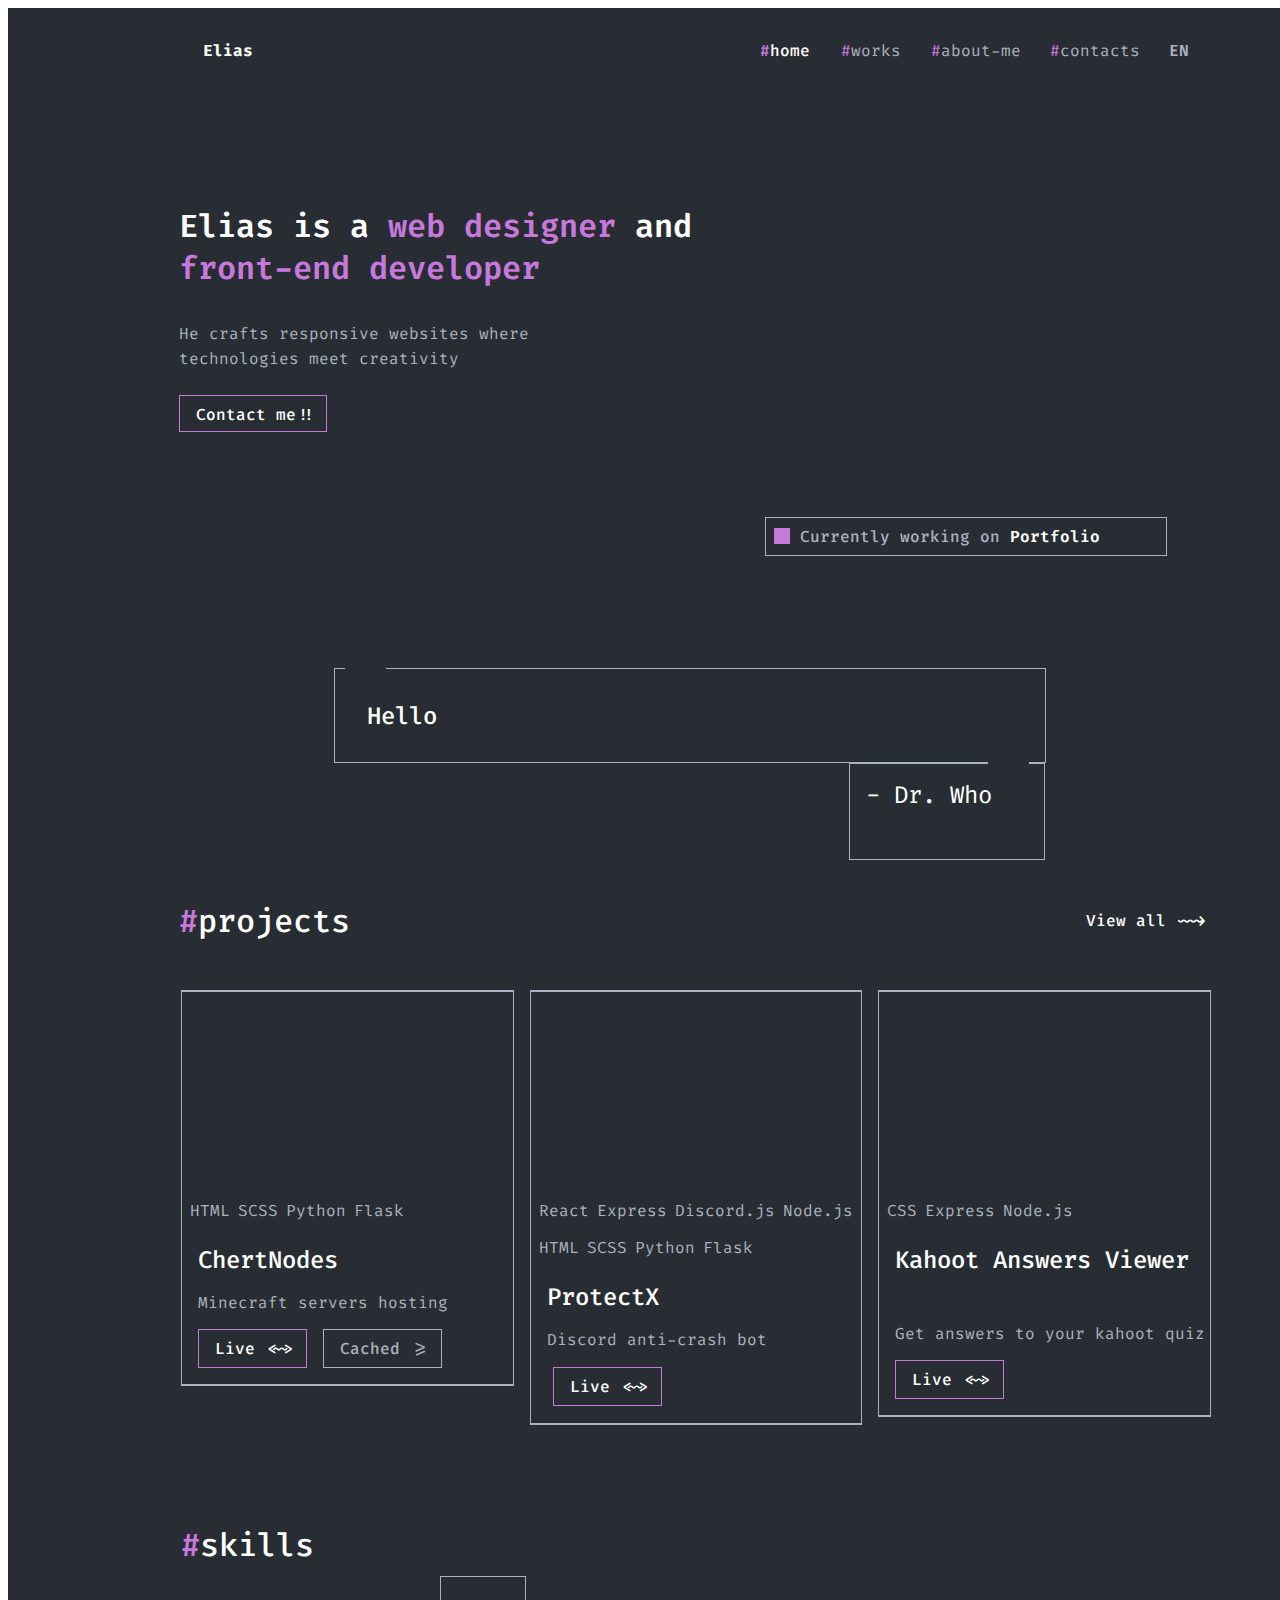
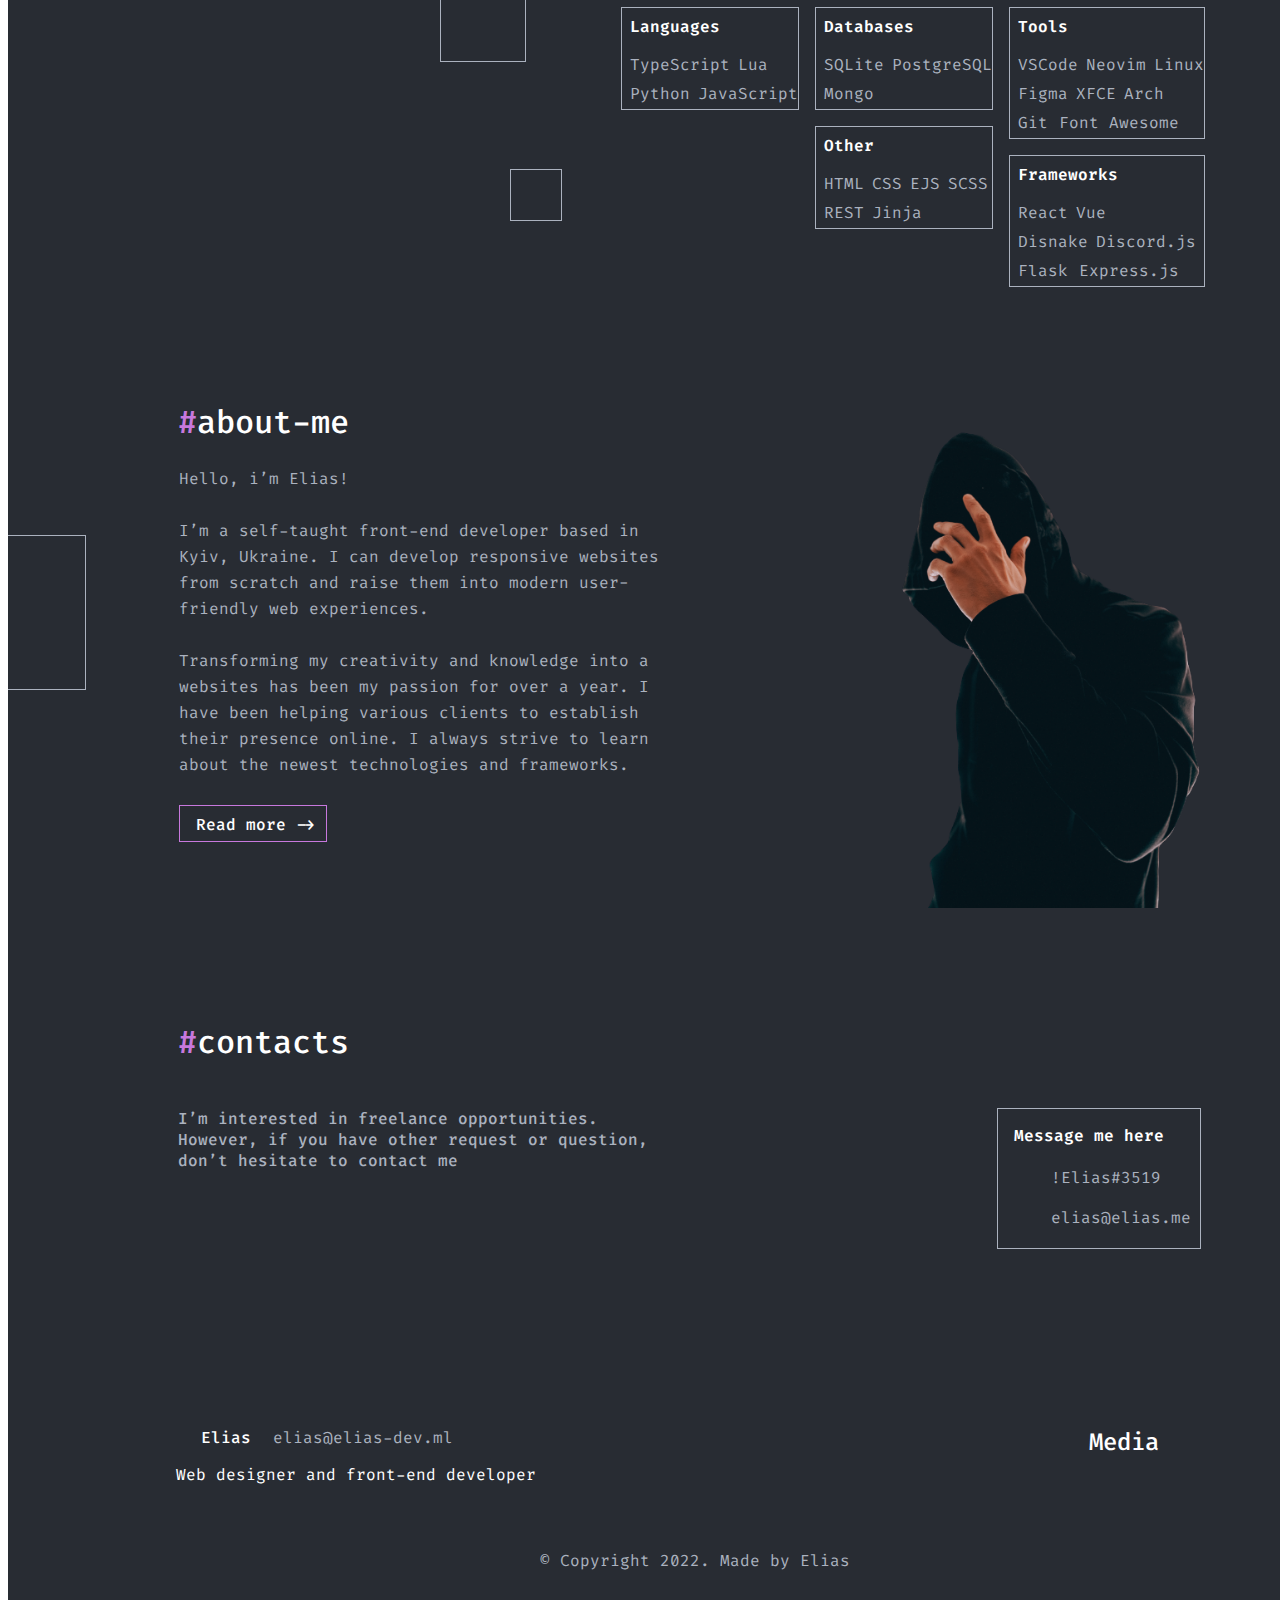
==== commit b97355b6: "Update index.html" ====
--- a/index.html
+++ b/index.html
@@ -20,7 +20,7 @@
         <button class="quote">
           <div class="frame-1"><div class="quote-2"></div></div>
           <span class="with-great-power"
-            >With great power comes great electricity bill</span
+            >Hello</span
           >
           <div class="quote-3"><span class="dr-who">- Dr. Who</span></div>
           <div class="quote-4"><div class="quote-5"></div></div>
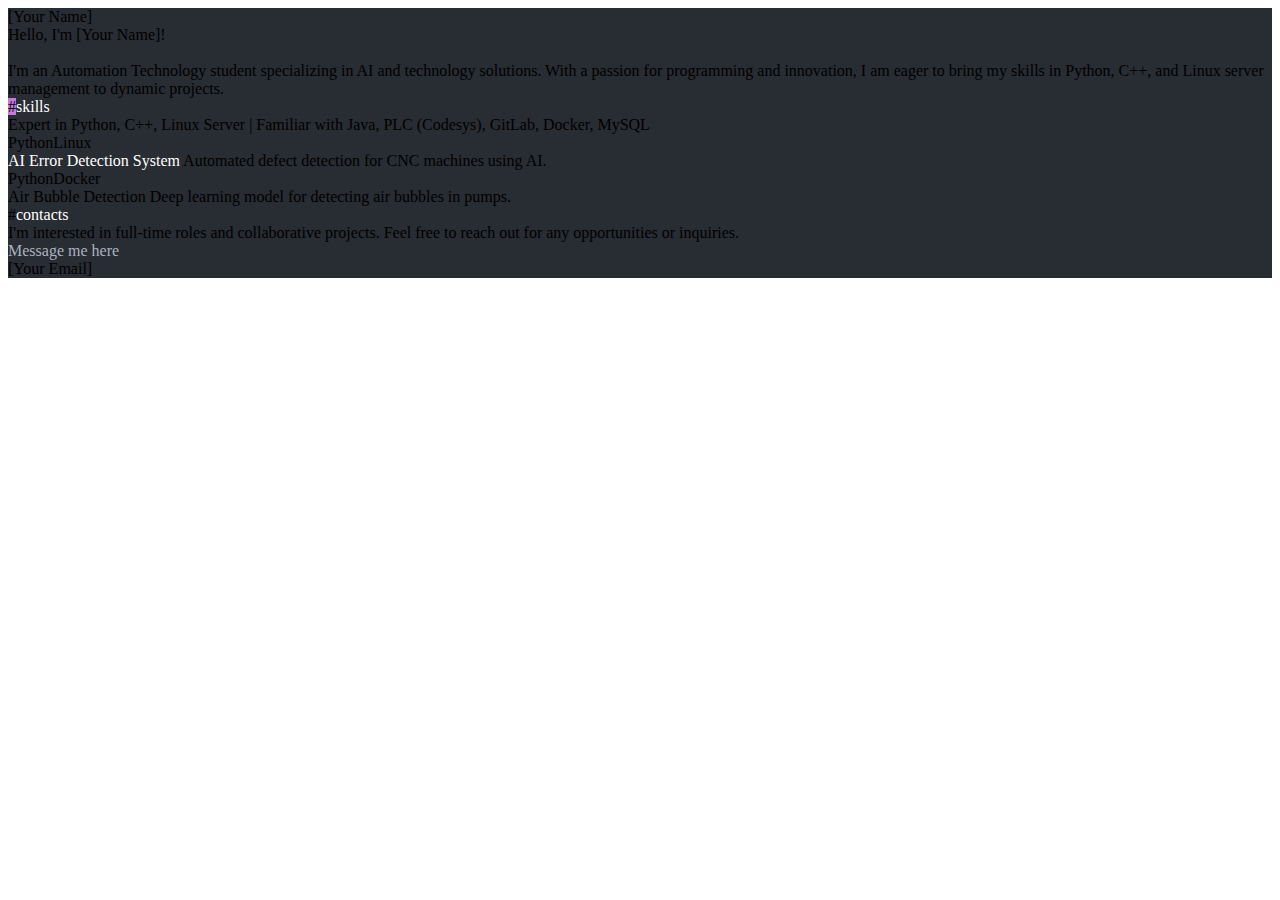
==== commit 83b882b2: "feat: update data" ====
--- a/index.html
+++ b/index.html
@@ -1,629 +1,103 @@
 <!DOCTYPE html>
 <html lang="en">
-  <head>
+<head>
     <meta charset="UTF-8" />
     <meta name="viewport" content="width=device-width, initial-scale=1.0" />
-    <title>Generated by Codia AI</title>
+    <title>Portfolio of [Your Name]</title>
     <link rel="stylesheet" href="https://fonts.googleapis.com/css2?family=Fira+Code:wght@400;500;600;700&display=swap" />
     <link rel="stylesheet" href="index.css" />
-  </head>
-  <body>
+</head>
+<body>
     <div class="main-container">
-      <div class="frame">
-        <div class="rectangle"></div>
-        <div class="currently-working-on-portfolio">
-          <span class="currently-working-on">Currently working on </span
-          ><span class="portfolio">Portfolio</span>
+        <!-- Header Section -->
+        <div class="header">
+            <div class="frame-104">
+                <div class="logo-105"></div>
+                <span class="elias-106">[Your Name]</span>
+            </div>
+            <!-- Navigation Links -->
+            <div class="frame-107">
+                <!-- Add or update navigation links as needed -->
+            </div>
         </div>
-      </div>
-      <div class="flex-row-dfff">
-        <button class="quote">
-          <div class="frame-1"><div class="quote-2"></div></div>
-          <span class="with-great-power"
-            >Hello</span
-          >
-          <div class="quote-3"><span class="dr-who">- Dr. Who</span></div>
-          <div class="quote-4"><div class="quote-5"></div></div>
-        </button>
-        <div class="rectangle-6"></div>
-      </div>
-      <div class="flex-row-cb">
-        <div class="h">
-          <div class="frame-7">
-            <span class="projects">#</span
-            ><span class="projects-8">projects</span>
-          </div>
-          <div class="line-stroke"></div>
+
+        <!-- Introduction Section -->
+        <div class="flex-row-e">
+            <div class="elias-description">
+                <span>
+                    Hello, I'm [Your Name]!<br /><br />
+                    I'm an Automation Technology student specializing in AI and technology solutions. With a passion for programming and innovation, I am eager to bring my skills in Python, C++, and Linux server management to dynamic projects.
+                </span>
+            </div>
         </div>
-        <span class="view-all">View all ~~></span>
-      </div>
-      <div class="flex-row-be">
-        <div class="frame-9">
-          <div class="frame-a">
-            <div class="ellipse"></div>
-            <div class="ellipse-b"></div>
-            <div class="ellipse-c"></div>
-            <div class="ellipse-d"></div>
-            <div class="ellipse-e"></div>
-          </div>
-          <div class="frame-f">
-            <div class="ellipse-10"></div>
-            <div class="ellipse-11"></div>
-            <div class="ellipse-12"></div>
-            <div class="ellipse-13"></div>
-            <div class="ellipse-14"></div>
-          </div>
-          <div class="frame-15">
-            <div class="ellipse-16"></div>
-            <div class="ellipse-17"></div>
-            <div class="ellipse-18"></div>
-            <div class="ellipse-19"></div>
-            <div class="ellipse-1a"></div>
-          </div>
-          <div class="frame-1b">
-            <div class="ellipse-1c"></div>
-            <div class="ellipse-1d"></div>
-            <div class="ellipse-1e"></div>
-            <div class="ellipse-1f"></div>
-            <div class="ellipse-20"></div>
-          </div>
-          <div class="frame-21">
-            <div class="ellipse-22"></div>
-            <div class="ellipse-23"></div>
-            <div class="ellipse-24"></div>
-            <div class="ellipse-25"></div>
-            <div class="ellipse-26"></div>
-          </div>
+
+        <!-- Skills Section -->
+        <div class="group-48">
+            <div class="frame-49">
+                <span class="hash">#</span><span class="projects-4a">skills</span>
+            </div>
+            <div class="line-stroke-4b"></div>
+            <div class="flex-row-aec">
+                <span>Expert in Python, C++, Linux Server | Familiar with Java, PLC (Codesys), GitLab, Docker, MySQL</span>
+            </div>
         </div>
-        <div class="frame-27">
-          <div class="project">
-            <div class="rectangle-28"></div>
-            <div class="frame-29">
-              <span class="html">HTML</span><span class="scss">SCSS</span
-              ><span class="python">Python</span
-              ><span class="flask">Flask</span>
+
+        <!-- Projects Section -->
+        <div class="flex-row-be">
+            <!-- Project 1 -->
+            <div class="project">
+                <div class="rectangle-28"></div>
+                <div class="frame-29">
+                    <span class="python">Python</span><span class="linux">Linux</span>
+                </div>
+                <div class="frame-2a">
+                    <span class="chert-nodes">AI Error Detection System</span>
+                    <span class="minecraft-servers-hosting">Automated defect detection for CNC machines using AI.</span>
+                </div>
             </div>
-            <div class="frame-2a">
-              <span class="chert-nodes">ChertNodes</span
-              ><span class="minecraft-servers-hosting"
-                >Minecraft servers hosting
-              </span>
-              <div class="frame-2b">
-                <div class="frame-2c"><span class="live">Live <~></span></div>
-                <div class="frame-2d">
-                  <span class="cached">Cached >=</span>
+            <!-- Project 2 -->
+            <div class="group">
+                <div class="rectangle-2e"></div>
+                <div class="frame-2f">
+                    <span class="python-34">Python</span><span class="docker">Docker</span>
                 </div>
-              </div>
+                <div class="frame-31">
+                    <span class="chert-nodes-37">Air Bubble Detection</span>
+                    <span class="minecraft-servers-hosting-38">Deep learning model for detecting air bubbles in pumps.</span>
+                </div>
             </div>
-          </div>
-          <div class="group">
-            <div class="rectangle-2e"></div>
-            <div class="frame-2f">
-              <span class="html-30">React</span
-              ><span class="express">Express</span
-              ><span class="discord-js">Discord.js</span
-              ><span class="node-js">Node.js</span>
+            <!-- Add more projects as needed -->
+        </div>
+
+        <!-- Contact Section -->
+        <div class="group-ab">
+            <div class="frame-ac">
+                <span class="hash-ad">#</span><span class="projects-contacts">contacts</span>
             </div>
-            <div class="frame-31">
-              <span class="html-32">HTML</span><span class="scss-33">SCSS</span
-              ><span class="python-34">Python</span
-              ><span class="flask-35">Flask</span>
+            <div class="line-stroke-ae"></div>
+            <div class="flex-row-f">
+                <span>
+                    I'm interested in full-time roles and collaborative projects. Feel free to reach out for any opportunities or inquiries.
+                </span>
+                <!-- Update with your contact information -->
+                <div class="frame-af">
+                    <span class="message-me-here">Message me here</span>
+                    <div class="frame-b0">
+                        <div class="group-b1">
+                            <div class="email"></div>
+                            <span>[Your Email]</span>
+                        </div>
+                        <!-- Add other contact methods as needed -->
+                    </div>
+                </div>
             </div>
-            <div class="frame-36">
-              <span class="chert-nodes-37">ProtectX</span
-              ><span class="minecraft-servers-hosting-38"
-                >Discord anti-crash bot</span
-              ><button class="button">
-                <div class="frame-39">
-                  <span class="live-3a">Live <~></span>
-                </div>
-              </button>
-            </div>
-          </div>
-          <div class="group-3b">
-            <div class="rectangle-3c"></div>
-            <div class="frame-3d">
-              <span class="html-3e">CSS</span
-              ><span class="scss-3f">Express</span
-              ><span class="python-40">Node.js</span>
-            </div>
-            <div class="frame-41">
-              <span class="chert-nodes-42">Kahoot Answers Viewer</span
-              ><span class="minecraft-servers-hosting-43"
-                >Get answers to your kahoot quiz</span
-              >
-              <div class="frame-44">
-                <div class="frame-45">
-                  <span class="live-46">Live <~></span>
-                </div>
-              </div>
-            </div>
-          </div>
         </div>
-        <div class="rectangle-47"></div>
-      </div>
-      <div class="group-48">
-        <div class="frame-49">
-          <span class="hash">#</span><span class="projects-4a">skills</span>
+
+        <!-- Footer Section -->
+        <div class="footer">
+            <!-- Customize with your information -->
         </div>
-        <div class="line-stroke-4b"></div>
-      </div>
-      <div class="flex-row-aec">
-        <div class="group-4c">
-          <div class="frame-4d">
-            <span class="hash-4e">#</span
-            ><span class="projects-4f">about-me</span>
-          </div>
-          <div class="line-stroke-50"></div>
-        </div>
-        <div class="image">
-          <div class="frame-51">
-            <div class="frame-52">
-              <div class="ellipse-53"></div>
-              <div class="ellipse-54"></div>
-              <div class="ellipse-55"></div>
-              <div class="ellipse-56"></div>
-              <div class="ellipse-57"></div>
-            </div>
-            <div class="frame-58">
-              <div class="ellipse-59"></div>
-              <div class="ellipse-5a"></div>
-              <div class="ellipse-5b"></div>
-              <div class="ellipse-5c"></div>
-              <div class="ellipse-5d"></div>
-            </div>
-            <div class="frame-5e">
-              <div class="ellipse-5f"></div>
-              <div class="ellipse-60"></div>
-              <div class="ellipse-61"></div>
-              <div class="ellipse-62"></div>
-              <div class="ellipse-63"></div>
-            </div>
-            <div class="frame-64">
-              <div class="ellipse-65"></div>
-              <div class="ellipse-66"></div>
-              <div class="ellipse-67"></div>
-              <div class="ellipse-68"></div>
-              <div class="ellipse-69"></div>
-            </div>
-          </div>
-          <div class="line-stroke-6a"></div>
-        </div>
-        <div class="frame-6b">
-          <div class="frame-6c">
-            <div class="ellipse-6d"></div>
-            <div class="ellipse-6e"></div>
-            <div class="ellipse-6f"></div>
-            <div class="ellipse-70"></div>
-            <div class="ellipse-71"></div>
-          </div>
-          <div class="frame-72">
-            <div class="ellipse-73"></div>
-            <div class="ellipse-74"></div>
-            <div class="ellipse-75"></div>
-            <div class="ellipse-76"></div>
-            <div class="ellipse-77"></div>
-          </div>
-          <div class="frame-78">
-            <div class="ellipse-79"></div>
-            <div class="ellipse-7a"></div>
-            <div class="ellipse-7b"></div>
-            <div class="ellipse-7c"></div>
-            <div class="ellipse-7d"></div>
-          </div>
-          <div class="frame-7e">
-            <div class="ellipse-7f"></div>
-            <div class="ellipse-80"></div>
-            <div class="ellipse-81"></div>
-            <div class="ellipse-82"></div>
-            <div class="ellipse-83"></div>
-          </div>
-          <div class="frame-84">
-            <div class="ellipse-85"></div>
-            <div class="ellipse-86"></div>
-            <div class="ellipse-87"></div>
-            <div class="ellipse-88"></div>
-            <div class="ellipse-89"></div>
-          </div>
-        </div>
-        <span class="hello-elias"
-          >Hello, i’m Elias!<br /><br />I’m a self-taught front-end developer
-          based in Kyiv, Ukraine. I can develop responsive websites from scratch
-          and raise them into modern user-friendly web experiences.
-          <br /><br />Transforming my creativity and knowledge into a websites
-          has been my passion for over a year. I have been helping various
-          clients to establish their presence online. I always strive to learn
-          about the newest technologies and frameworks.</span
-        >
-        <div class="rectangle-8a"></div>
-        <div class="frame-8b">
-          <div class="frame-8c">
-            <div class="ellipse-8d"></div>
-            <div class="ellipse-8e"></div>
-            <div class="ellipse-8f"></div>
-            <div class="ellipse-90"></div>
-            <div class="ellipse-91"></div>
-          </div>
-          <div class="frame-92">
-            <div class="ellipse-93"></div>
-            <div class="ellipse-94"></div>
-            <div class="ellipse-95"></div>
-            <div class="ellipse-96"></div>
-            <div class="ellipse-97"></div>
-          </div>
-          <div class="frame-98">
-            <div class="ellipse-99"></div>
-            <div class="ellipse-9a"></div>
-            <div class="ellipse-9b"></div>
-            <div class="ellipse-9c"></div>
-            <div class="ellipse-9d"></div>
-          </div>
-          <div class="frame-9e">
-            <div class="ellipse-9f"></div>
-            <div class="ellipse-a0"></div>
-            <div class="ellipse-a1"></div>
-            <div class="ellipse-a2"></div>
-            <div class="ellipse-a3"></div>
-          </div>
-          <div class="frame-a4">
-            <div class="ellipse-a5"></div>
-            <div class="ellipse-a6"></div>
-            <div class="ellipse-a7"></div>
-            <div class="ellipse-a8"></div>
-            <div class="ellipse-a9"></div>
-          </div>
-        </div>
-        <div class="button-aa">
-          <span class="live-read-more">Read more -></span>
-        </div>
-      </div>
-      <div class="group-ab">
-        <div class="frame-ac">
-          <span class="hash-ad">#</span
-          ><span class="projects-contacts">contacts</span>
-        </div>
-        <div class="line-stroke-ae"></div>
-      </div>
-      <div class="flex-row-f">
-        <span class="interested-freelance"
-          >I’m interested in freelance opportunities. However, if you have other
-          request or question, don’t hesitate to contact me</span
-        >
-        <div class="frame-af">
-          <span class="message-me-here">Message me here</span>
-          <div class="frame-b0">
-            <div class="group-b1">
-              <div class="discord"></div>
-              <span class="elias-discord">!Elias#3519</span>
-            </div>
-            <div class="group-b2">
-              <div class="email"></div>
-              <span class="elias-email">elias@elias.me</span>
-            </div>
-          </div>
-        </div>
-        <div class="frame-b3">
-          <div class="frame-b4">
-            <div class="ellipse-b5"></div>
-            <div class="ellipse-b6"></div>
-            <div class="ellipse-b7"></div>
-            <div class="ellipse-b8"></div>
-            <div class="ellipse-b9"></div>
-          </div>
-          <div class="frame-ba">
-            <div class="ellipse-bb"></div>
-            <div class="ellipse-bc"></div>
-            <div class="ellipse-bd"></div>
-            <div class="ellipse-be"></div>
-            <div class="ellipse-bf"></div>
-          </div>
-          <div class="frame-c0">
-            <div class="ellipse-c1"></div>
-            <div class="ellipse-c2"></div>
-            <div class="ellipse-c3"></div>
-            <div class="ellipse-c4"></div>
-            <div class="ellipse-c5"></div>
-          </div>
-          <div class="frame-c6">
-            <div class="ellipse-c7"></div>
-            <div class="ellipse-c8"></div>
-            <div class="ellipse-c9"></div>
-            <div class="ellipse-ca"></div>
-            <div class="ellipse-cb"></div>
-          </div>
-          <div class="frame-cc">
-            <div class="ellipse-cd"></div>
-            <div class="ellipse-ce"></div>
-            <div class="ellipse-cf"></div>
-            <div class="ellipse-d0"></div>
-            <div class="ellipse-d1"></div>
-          </div>
-        </div>
-      </div>
-      <div class="footer">
-        <div class="line"></div>
-        <div class="frame-d2">
-          <div class="frame-d3">
-            <div class="frame-d4">
-              <div class="frame-d5">
-                <div class="frame-d6">
-                  <div class="logo"></div>
-                  <span class="elias">Elias</span>
-                </div>
-                <span class="elias-email-d7">elias@elias-dev.ml</span>
-              </div>
-              <span class="web-designer"
-                >Web designer and front-end developer</span
-              >
-            </div>
-            <div class="frame-d8">
-              <span class="media">Media</span>
-              <div class="group-d9">
-                <div class="github"></div>
-                <div class="figma"></div>
-                <div class="discord-da"></div>
-              </div>
-            </div>
-          </div>
-          <span class="copyright">© Copyright 2022. Made by Elias</span>
-        </div>
-      </div>
-      <div class="flex-row-e">
-        <div class="media-db">
-          <div class="line-stroke-dc"></div>
-          <div class="frame-dd">
-            <div class="github-de"></div>
-            <div class="dribble"></div>
-            <div class="figma-df"></div>
-          </div>
-        </div>
-        <div class="image-e0">
-          <div class="dots">
-            <div class="frame-e1">
-              <div class="ellipse-e2"></div>
-              <div class="ellipse-e3"></div>
-              <div class="ellipse-e4"></div>
-              <div class="ellipse-e5"></div>
-              <div class="ellipse-e6"></div>
-            </div>
-            <div class="frame-e7">
-              <div class="ellipse-e8"></div>
-              <div class="ellipse-e9"></div>
-              <div class="ellipse-ea"></div>
-              <div class="ellipse-eb"></div>
-              <div class="ellipse-ec"></div>
-            </div>
-            <div class="frame-ed">
-              <div class="ellipse-ee"></div>
-              <div class="ellipse-ef"></div>
-              <div class="ellipse-f0"></div>
-              <div class="ellipse-f1"></div>
-              <div class="ellipse-f2"></div>
-            </div>
-            <div class="frame-f3">
-              <div class="ellipse-f4"></div>
-              <div class="ellipse-f5"></div>
-              <div class="ellipse-f6"></div>
-              <div class="ellipse-f7"></div>
-              <div class="ellipse-f8"></div>
-            </div>
-            <div class="frame-f9">
-              <div class="ellipse-fa"></div>
-              <div class="ellipse-fb"></div>
-              <div class="ellipse-fc"></div>
-              <div class="ellipse-fd"></div>
-              <div class="ellipse-fe"></div>
-            </div>
-          </div>
-        </div>
-        <div class="elias-description">
-          <span class="elias-is-a">Elias is a </span
-          ><span class="web-designer-ff">web designer</span
-          ><span class="elias-is-a-100"> and </span
-          ><span class="web-designer-101">front-end developer</span>
-        </div>
-        <div class="logo-102"></div>
-        <span class="he-crafts-responsive-websites"
-          >He crafts responsive websites where technologies meet
-          creativity</span
-        >
-        <div class="button-103">
-          <span class="live-contact-me">Contact me!!</span>
-        </div>
-      </div>
-      <div class="header">
-        <div class="frame-104">
-          <div class="logo-105"></div>
-          <span class="elias-106">Elias</span>
-        </div>
-        <div class="frame-107">
-          <div class="header-link">
-            <span class="hash-108">#</span><span class="home-109">home</span>
-          </div>
-          <div class="header-link-10a">
-            <span class="hash-10b">#</span><span class="works">works</span>
-          </div>
-          <div class="header-link-10c">
-            <span class="hash-10d">#</span
-            ><span class="about-me">about-me</span>
-          </div>
-          <div class="header-link-10e">
-            <span class="hash-10f">#</span
-            ><span class="contacts">contacts</span>
-          </div>
-          <div class="language-switcher">
-            <span class="en">EN</span>
-            <div class="frame-110">
-              <span class="ru">RU</span><span class="ua">UA</span>
-            </div>
-            <div class="group-111"></div>
-          </div>
-        </div>
-      </div>
-      <div class="flex-row-c">
-        <div class="rectangle-112"></div>
-        <div class="block">
-          <div class="frame-113"><span class="languages">Languages</span></div>
-          <div class="line-114"></div>
-          <div class="frame-115">
-            <div class="frame-116">
-              <span class="typescript">TypeScript</span
-              ><span class="lua">Lua</span>
-            </div>
-            <div class="frame-117">
-              <span class="python-118">Python</span
-              ><span class="javascript">JavaScript</span>
-            </div>
-          </div>
-        </div>
-        <div class="frame-119">
-          <div class="frame-11a">
-            <span class="languages-11b">Databases</span>
-          </div>
-          <div class="line-11c"></div>
-          <div class="frame-11d">
-            <div class="frame-11e">
-              <span class="typescript-11f">SQLite</span
-              ><span class="lua-120">PostgreSQL</span>
-            </div>
-            <div class="frame-121"><span class="python-122">Mongo</span></div>
-          </div>
-        </div>
-        <div class="frame-123">
-          <div class="frame-124"><span class="languages-125">Tools</span></div>
-          <div class="line-126"></div>
-          <div class="frame-127">
-            <div class="frame-128">
-              <span class="typescript-129">VSCode</span
-              ><span class="lua-12a">Neovim</span
-              ><span class="linux">Linux</span>
-            </div>
-            <div class="frame-12b">
-              <span class="python-12c">Figma</span
-              ><span class="javascript-12d">XFCE</span
-              ><span class="arch">Arch</span>
-            </div>
-            <div class="frame-12e">
-              <span class="python-12f">Git</span
-              ><span class="javascript-130">Font Awesome</span>
-            </div>
-          </div>
-        </div>
-        <div class="frame-131">
-          <div class="frame-132">
-            <div class="ellipse-133"></div>
-            <div class="ellipse-134"></div>
-            <div class="ellipse-135"></div>
-            <div class="ellipse-136"></div>
-            <div class="ellipse-137"></div>
-          </div>
-          <div class="frame-138">
-            <div class="ellipse-139"></div>
-            <div class="ellipse-13a"></div>
-            <div class="ellipse-13b"></div>
-            <div class="ellipse-13c"></div>
-            <div class="ellipse-13d"></div>
-          </div>
-          <div class="frame-13e">
-            <div class="ellipse-13f"></div>
-            <div class="ellipse-140"></div>
-            <div class="ellipse-141"></div>
-            <div class="ellipse-142"></div>
-            <div class="ellipse-143"></div>
-          </div>
-          <div class="frame-144">
-            <div class="ellipse-145"></div>
-            <div class="ellipse-146"></div>
-            <div class="ellipse-147"></div>
-            <div class="ellipse-148"></div>
-            <div class="ellipse-149"></div>
-          </div>
-          <div class="frame-14a">
-            <div class="ellipse-14b"></div>
-            <div class="ellipse-14c"></div>
-            <div class="ellipse-14d"></div>
-            <div class="ellipse-14e"></div>
-            <div class="ellipse-14f"></div>
-          </div>
-        </div>
-      </div>
-      <div class="flex-row-af">
-        <div class="frame-150">
-          <div class="frame-151">
-            <div class="ellipse-152"></div>
-            <div class="ellipse-153"></div>
-            <div class="ellipse-154"></div>
-            <div class="ellipse-155"></div>
-            <div class="ellipse-156"></div>
-          </div>
-          <div class="frame-157">
-            <div class="ellipse-158"></div>
-            <div class="ellipse-159"></div>
-            <div class="ellipse-15a"></div>
-            <div class="ellipse-15b"></div>
-            <div class="ellipse-15c"></div>
-          </div>
-          <div class="frame-15d">
-            <div class="ellipse-15e"></div>
-            <div class="ellipse-15f"></div>
-            <div class="ellipse-160"></div>
-            <div class="ellipse-161"></div>
-            <div class="ellipse-162"></div>
-          </div>
-          <div class="frame-163">
-            <div class="ellipse-164"></div>
-            <div class="ellipse-165"></div>
-            <div class="ellipse-166"></div>
-            <div class="ellipse-167"></div>
-            <div class="ellipse-168"></div>
-          </div>
-          <div class="frame-169">
-            <div class="ellipse-16a"></div>
-            <div class="ellipse-16b"></div>
-            <div class="ellipse-16c"></div>
-            <div class="ellipse-16d"></div>
-            <div class="ellipse-16e"></div>
-          </div>
-        </div>
-        <div class="frame-16f">
-          <div class="frame-170"><span class="languages-171">Other</span></div>
-          <div class="line-172"></div>
-          <div class="frame-173">
-            <div class="frame-174">
-              <span class="typescript-175">HTML</span
-              ><span class="lua-176">CSS</span><span class="lua-177">EJS</span
-              ><span class="lua-178">SCSS</span>
-            </div>
-            <div class="frame-179">
-              <span class="python-17a">REST</span
-              ><span class="javascript-17b">Jinja</span>
-            </div>
-          </div>
-        </div>
-        <div class="logo-17c"></div>
-        <div class="frame-17d">
-          <div class="frame-17e">
-            <span class="languages-17f">Frameworks</span>
-          </div>
-          <div class="line-180"></div>
-          <div class="frame-181">
-            <div class="frame-182">
-              <span class="typescript-react">React</span
-              ><span class="lua-vue">Vue</span>
-            </div>
-            <div class="frame-183">
-              <span class="python-disnake">Disnake</span
-              ><span class="javascript-discord-js">Discord.js</span>
-            </div>
-            <div class="frame-184">
-              <span class="python-flask">Flask</span
-              ><span class="javascript-express-js">Express.js</span>
-            </div>
-          </div>
-        </div>
-        <div class="rectangle-185"></div>
-      </div>
     </div>
     <!-- Generated by Codia AI - https://codia.ai/ -->
-  </body>
+</body>
 </html>
--- a/index.css
+++ b/index.css
@@ -1,5515 +1,71 @@
 :root {
-  --default-font-family: -apple-system, BlinkMacSystemFont, "Segoe UI", Roboto,
-    Ubuntu, "Helvetica Neue", Helvetica, Arial, "PingFang SC",
-    "Hiragino Sans GB", "Microsoft Yahei UI", "Microsoft Yahei",
-    "Source Han Sans CN", sans-serif;
+  --primary-color: #4A90E2; /* A blue shade for primary elements */
+  --accent-color: #C778DD; /* A purple shade for accents */
+  --background-color: #282C33; /* Dark background for contrast */
+  --text-color: #ABB2BF; /* Light grey for general text */
+  --highlight-text-color: #FFFFFF; /* White for highlighted text */
+  --font-family: "Fira Code", var(--default-font-family); /* Coding font to match your tech profile */
 }
 
 .main-container {
-  overflow: hidden;
+  background: var(--background-color);
 }
 
-.main-container,
-.main-container * {
-  box-sizing: border-box;
+.frame, .button, .group, .frame-af {
+  border-color: var(--accent-color);
 }
 
-input,
-select,
-textarea,
-button {
-  outline: 0;
+.rectangle, .hash, .ellipse {
+  background: var(--accent-color);
 }
 
-.main-container {
-  position: relative;
-  width: 1366px;
-  height: 3192px;
-  margin: 0 auto;
-  background: #282c33;
-  overflow: hidden;
+.currently-working-on, .message-me-here, .live, .projects, .languages, .tools {
+  color: var(--text-color);
+  font-family: var(--font-family);
 }
-.frame {
-  display: flex;
-  align-items: center;
-  flex-wrap: nowrap;
-  gap: 10px;
-  position: relative;
-  width: 402px;
-  margin: 509px 0 0 757px;
-  padding: 8px 8px 8px 8px;
-  background: #282c33;
-  border: 1px solid #abb2bf;
-  z-index: 433;
+
+.portfolio, .projects-contacts, .projects-4a, .hello-elias, .chert-nodes, .live-read-more, .elias-email, .elias-discord {
+  color: var(--highlight-text-color);
+  font-family: var(--font-family);
 }
-.rectangle {
-  flex-shrink: 0;
-  position: relative;
-  width: 16px;
-  height: 16px;
-  background: #c778dd;
-  border: 1px solid #c778dd;
-  z-index: 434;
+
+.view-all, .interested-freelance {
+  color: var(--text-color);
+  font-size: 16px;
+  cursor: pointer;
 }
-.currently-working-on-portfolio {
-  flex-shrink: 0;
-  position: relative;
-  width: 288px;
-  font-family: Fira Code, var(--default-font-family);
-  font-size: 16px;
-  font-weight: 400;
-  line-height: 20.992px;
-  text-align: left;
-  text-overflow: initial;
-  white-space: nowrap;
-  z-index: 435;
-}
-.currently-working-on {
-  position: relative;
-  color: #abb2bf;
-  font-family: Fira Code, var(--default-font-family);
-  font-size: 16px;
-  font-weight: 500;
-  line-height: 20.992px;
-  text-align: left;
-}
-.portfolio {
-  position: relative;
-  color: #ffffff;
-  font-family: Fira Code, var(--default-font-family);
-  font-size: 16px;
-  font-weight: 600;
-  line-height: 20.992px;
-  text-align: left;
-}
-.flex-row-dfff {
-  position: relative;
-  width: 1049px;
-  height: 105px;
-  margin: 112px 0 0 326px;
-  z-index: 436;
-}
-.quote {
-  display: flex;
-  align-items: flex-start;
-  flex-wrap: nowrap;
-  gap: 10px;
-  position: absolute;
-  width: 712px;
-  height: 95px;
-  top: 0;
-  left: 0;
-  padding: 32px 32px 32px 32px;
-  cursor: pointer;
-  background: #282c33;
-  border: 1px solid #abb2bf;
-  z-index: 436;
-}
-.frame-1 {
+
+/* Custom classes for your skills and projects */
+.skills-container, .projects-container {
   display: flex;
   flex-direction: column;
-  align-items: flex-start;
-  flex-wrap: nowrap;
-  flex-shrink: 0;
-  gap: 10px;
-  position: absolute;
-  width: 41.472px;
-  height: 28.704px;
-  top: -15px;
-  left: 10px;
-  padding: 4px 8px 4px 8px;
-  background: #282c33;
-  z-index: 438;
+  margin-bottom: 20px;
 }
-.quote-2 {
-  flex-shrink: 0;
-  position: relative;
-  width: 25.472px;
-  height: 20.704px;
-  background: url(./assets/images/55d48ef8-1c60-4c2d-a70d-cf64d37aeaa8.png)
-    no-repeat center;
-  background-size: cover;
-  z-index: 439;
+
+.skill-item, .project-item {
+  background: var(--background-color);
+  border: 1px solid var(--accent-color);
+  padding: 10px;
+  margin-bottom: 10px;
 }
-.with-great-power {
-  flex-shrink: 0;
-  flex-basis: auto;
-  position: relative;
-  height: 31px;
-  color: #ffffff;
-  font-family: Fira Code, var(--default-font-family);
-  font-size: 24px;
-  font-weight: 500;
-  line-height: 31px;
-  text-align: left;
-  white-space: nowrap;
-  z-index: 437;
+
+.skill-name, .project-name {
+  color: var(--highlight-text-color);
+  font-weight: bold;
 }
-.quote-3 {
-  display: flex;
-  align-items: flex-start;
-  flex-wrap: nowrap;
-  flex-shrink: 0;
-  gap: 10px;
-  position: absolute;
-  width: 162px;
-  height: 63px;
-  top: 94px;
-  right: 0;
-  padding: 16px 16px 16px 16px;
-  border: 1px solid #abb2bf;
-  z-index: 440;
-  box-sizing: content-box;
+
+.skill-level, .project-description {
+  color: var(--text-color);
 }
-.dr-who {
-  flex-shrink: 0;
-  flex-basis: auto;
-  position: relative;
-  height: 31px;
-  color: #ffffff;
-  font-family: Fira Code, var(--default-font-family);
-  font-size: 24px;
-  font-weight: 400;
-  line-height: 31px;
-  text-align: left;
-  white-space: nowrap;
-  z-index: 441;
+
+/* Responsive adjustments */
+@media (max-width: 768px) {
+  .main-container, .skills-container, .projects-container {
+    width: auto;
+    margin: 0 10px;
+  }
+
+  .hello-elias, .interested-freelance {
+    width: auto;
+  }
 }
-.quote-4 {
-  display: flex;
-  flex-direction: column;
-  align-items: flex-start;
-  flex-wrap: nowrap;
-  flex-shrink: 0;
-  gap: 10px;
-  position: absolute;
-  width: 41.472px;
-  height: 28.704px;
-  top: 79px;
-  right: 15.528px;
-  padding: 4px 8px 4px 8px;
-  background: #282c33;
-  z-index: 442;
-}
-.quote-5 {
-  flex-shrink: 0;
-  position: relative;
-  width: 25.472px;
-  height: 20.704px;
-  background: url(./assets/images/fdd759ab-27d6-4463-9152-890215712622.png)
-    no-repeat center;
-  background-size: cover;
-  z-index: 443;
-}
-.rectangle-6 {
-  position: absolute;
-  width: 91px;
-  height: 91px;
-  top: 14px;
-  left: 958px;
-  border: 1px solid #abb2bf;
-  z-index: 96;
-}
-.flex-row-cb {
-  display: flex;
-  align-items: center;
-  justify-content: space-between;
-  position: relative;
-  width: 1027px;
-  height: 42px;
-  margin: 127px 0 0 171px;
-  z-index: 392;
-}
-.h {
-  display: flex;
-  align-items: center;
-  flex-wrap: nowrap;
-  flex-shrink: 0;
-  gap: 16px;
-  position: relative;
-  width: 701px;
-  z-index: 387;
-}
-.frame-7 {
-  display: flex;
-  align-items: flex-start;
-  flex-wrap: nowrap;
-  flex-shrink: 0;
-  position: relative;
-  width: 174px;
-  z-index: 388;
-}
-.projects {
-  flex-shrink: 0;
-  flex-basis: auto;
-  position: relative;
-  height: 42px;
-  color: #c778dd;
-  font-family: Fira Code, var(--default-font-family);
-  font-size: 32px;
-  font-weight: 500;
-  line-height: 41.984px;
-  text-align: left;
-  white-space: nowrap;
-  z-index: 389;
-}
-.projects-8 {
-  flex-shrink: 0;
-  flex-basis: auto;
-  position: relative;
-  height: 42px;
-  color: #ffffff;
-  font-family: Fira Code, var(--default-font-family);
-  font-size: 32px;
-  font-weight: 500;
-  line-height: 41.984px;
-  text-align: left;
-  white-space: nowrap;
-  z-index: 390;
-}
-.line-stroke {
-  flex-grow: 1;
-  flex-shrink: 0;
-  flex-basis: 0;
-  position: relative;
-  min-width: 0;
-  height: 1px;
-  background: url(./assets/images/492bdea0-6184-48ac-afa9-02243ab13a26.png)
-    no-repeat center;
-  background-size: cover;
-  z-index: 391;
-}
-.view-all {
-  flex-shrink: 0;
-  position: relative;
-  height: 21px;
-  color: #ffffff;
-  font-family: Fira Code, var(--default-font-family);
-  font-size: 16px;
-  font-weight: 500;
-  line-height: 20.992px;
-  text-align: left;
-  white-space: nowrap;
-  z-index: 392;
-}
-.flex-row-be {
-  position: relative;
-  width: 1499px;
-  height: 453px;
-  margin: 23px 0 0 -46px;
-  z-index: 340;
-}
-.frame-9 {
-  display: flex;
-  flex-direction: column;
-  align-items: flex-start;
-  justify-content: space-between;
-  flex-wrap: nowrap;
-  position: absolute;
-  width: 84px;
-  height: 84px;
-  top: 0;
-  left: 0;
-  z-index: 63;
-}
-.frame-a {
-  display: flex;
-  align-items: flex-start;
-  justify-content: space-between;
-  align-self: stretch;
-  flex-wrap: nowrap;
-  flex-shrink: 0;
-  position: relative;
-  z-index: 64;
-}
-.ellipse {
-  flex-shrink: 0;
-  position: relative;
-  width: 4px;
-  height: 4px;
-  background: url(./assets/images/109d3f78-0c07-4e93-9897-f64c553dd20f.png)
-    no-repeat center;
-  background-size: cover;
-  z-index: 65;
-  border-radius: 50%;
-}
-.ellipse-b {
-  flex-shrink: 0;
-  position: relative;
-  width: 4px;
-  height: 4px;
-  background: url(./assets/images/5e8b1128-ac2e-422f-bf88-da55c63b17b7.png)
-    no-repeat center;
-  background-size: cover;
-  z-index: 66;
-  border-radius: 50%;
-}
-.ellipse-c {
-  flex-shrink: 0;
-  position: relative;
-  width: 4px;
-  height: 4px;
-  background: url(./assets/images/b1d213bf-050f-49c7-b56d-7abbf71e19ed.png)
-    no-repeat center;
-  background-size: cover;
-  z-index: 67;
-  border-radius: 50%;
-}
-.ellipse-d {
-  flex-shrink: 0;
-  position: relative;
-  width: 4px;
-  height: 4px;
-  background: url(./assets/images/1003a2a4-4946-460c-83ee-55787c35dc8e.png)
-    no-repeat center;
-  background-size: cover;
-  z-index: 68;
-  border-radius: 50%;
-}
-.ellipse-e {
-  flex-shrink: 0;
-  position: relative;
-  width: 4px;
-  height: 4px;
-  background: url(./assets/images/5cb2268d-93c4-4c04-b192-9b04ef7e9a8e.png)
-    no-repeat center;
-  background-size: cover;
-  z-index: 69;
-  border-radius: 50%;
-}
-.frame-f {
-  display: flex;
-  align-items: flex-start;
-  justify-content: space-between;
-  align-self: stretch;
-  flex-wrap: nowrap;
-  flex-shrink: 0;
-  position: relative;
-  z-index: 70;
-}
-.ellipse-10 {
-  flex-shrink: 0;
-  position: relative;
-  width: 4px;
-  height: 4px;
-  background: url(./assets/images/af5aee02-1582-4af4-b4d2-a01ec3ae12be.png)
-    no-repeat center;
-  background-size: cover;
-  z-index: 71;
-  border-radius: 50%;
-}
-.ellipse-11 {
-  flex-shrink: 0;
-  position: relative;
-  width: 4px;
-  height: 4px;
-  background: url(./assets/images/267c9ce2-7bba-4ad7-a00b-22323c4b76fb.png)
-    no-repeat center;
-  background-size: cover;
-  z-index: 72;
-  border-radius: 50%;
-}
-.ellipse-12 {
-  flex-shrink: 0;
-  position: relative;
-  width: 4px;
-  height: 4px;
-  background: url(./assets/images/249ec879-739a-441e-8fdd-b061a5dc1098.png)
-    no-repeat center;
-  background-size: cover;
-  z-index: 73;
-  border-radius: 50%;
-}
-.ellipse-13 {
-  flex-shrink: 0;
-  position: relative;
-  width: 4px;
-  height: 4px;
-  background: url(./assets/images/a669f0f6-4c27-4fc3-baa3-423341371595.png)
-    no-repeat center;
-  background-size: cover;
-  z-index: 74;
-  border-radius: 50%;
-}
-.ellipse-14 {
-  flex-shrink: 0;
-  position: relative;
-  width: 4px;
-  height: 4px;
-  background: url(./assets/images/f1d4b1be-6d33-472a-8eb4-a4caf470c76d.png)
-    no-repeat center;
-  background-size: cover;
-  z-index: 75;
-  border-radius: 50%;
-}
-.frame-15 {
-  display: flex;
-  align-items: flex-start;
-  justify-content: space-between;
-  align-self: stretch;
-  flex-wrap: nowrap;
-  flex-shrink: 0;
-  position: relative;
-  z-index: 76;
-}
-.ellipse-16 {
-  flex-shrink: 0;
-  position: relative;
-  width: 4px;
-  height: 4px;
-  background: url(./assets/images/5fed4460-194d-4535-82bb-ba295c34bbbb.png)
-    no-repeat center;
-  background-size: cover;
-  z-index: 77;
-  border-radius: 50%;
-}
-.ellipse-17 {
-  flex-shrink: 0;
-  position: relative;
-  width: 4px;
-  height: 4px;
-  background: url(./assets/images/31cdd185-1971-41cc-aba4-c32f57a4bdbb.png)
-    no-repeat center;
-  background-size: cover;
-  z-index: 78;
-  border-radius: 50%;
-}
-.ellipse-18 {
-  flex-shrink: 0;
-  position: relative;
-  width: 4px;
-  height: 4px;
-  background: url(./assets/images/15efb2dc-ba69-4069-98b6-c9815b7bb4d0.png)
-    no-repeat center;
-  background-size: cover;
-  z-index: 79;
-  border-radius: 50%;
-}
-.ellipse-19 {
-  flex-shrink: 0;
-  position: relative;
-  width: 4px;
-  height: 4px;
-  background: url(./assets/images/60e8099a-bc64-49ce-a3e9-0a366ca2e16f.png)
-    no-repeat center;
-  background-size: cover;
-  z-index: 80;
-  border-radius: 50%;
-}
-.ellipse-1a {
-  flex-shrink: 0;
-  position: relative;
-  width: 4px;
-  height: 4px;
-  background: url(./assets/images/c2ebdbfe-8a3e-49ad-b983-9b956849f41a.png)
-    no-repeat center;
-  background-size: cover;
-  z-index: 81;
-  border-radius: 50%;
-}
-.frame-1b {
-  display: flex;
-  align-items: flex-start;
-  justify-content: space-between;
-  align-self: stretch;
-  flex-wrap: nowrap;
-  flex-shrink: 0;
-  position: relative;
-  z-index: 82;
-}
-.ellipse-1c {
-  flex-shrink: 0;
-  position: relative;
-  width: 4px;
-  height: 4px;
-  background: url(./assets/images/ac936d40-1ba9-499e-af14-9e05a53ab810.png)
-    no-repeat center;
-  background-size: cover;
-  z-index: 83;
-  border-radius: 50%;
-}
-.ellipse-1d {
-  flex-shrink: 0;
-  position: relative;
-  width: 4px;
-  height: 4px;
-  background: url(./assets/images/489c43aa-6849-4ae0-8c23-72f769aff4f8.png)
-    no-repeat center;
-  background-size: cover;
-  z-index: 84;
-  border-radius: 50%;
-}
-.ellipse-1e {
-  flex-shrink: 0;
-  position: relative;
-  width: 4px;
-  height: 4px;
-  background: url(./assets/images/f8215cf8-1b02-459c-aadf-3b60001a6f62.png)
-    no-repeat center;
-  background-size: cover;
-  z-index: 85;
-  border-radius: 50%;
-}
-.ellipse-1f {
-  flex-shrink: 0;
-  position: relative;
-  width: 4px;
-  height: 4px;
-  background: url(./assets/images/1977e951-a7de-4efb-bfca-221ed135cb0a.png)
-    no-repeat center;
-  background-size: cover;
-  z-index: 86;
-  border-radius: 50%;
-}
-.ellipse-20 {
-  flex-shrink: 0;
-  position: relative;
-  width: 4px;
-  height: 4px;
-  background: url(./assets/images/29dc182a-ee4d-4282-bdae-15454e74b42b.png)
-    no-repeat center;
-  background-size: cover;
-  z-index: 87;
-  border-radius: 50%;
-}
-.frame-21 {
-  display: flex;
-  align-items: flex-start;
-  justify-content: space-between;
-  align-self: stretch;
-  flex-wrap: nowrap;
-  flex-shrink: 0;
-  position: relative;
-  z-index: 88;
-}
-.ellipse-22 {
-  flex-shrink: 0;
-  position: relative;
-  width: 4px;
-  height: 4px;
-  background: url(./assets/images/845c75a5-2a31-4039-8d34-966f85545e82.png)
-    no-repeat center;
-  background-size: cover;
-  z-index: 89;
-  border-radius: 50%;
-}
-.ellipse-23 {
-  flex-shrink: 0;
-  position: relative;
-  width: 4px;
-  height: 4px;
-  background: url(./assets/images/9c3b3c3c-303f-46f8-8cf2-bdc2bbf88ed8.png)
-    no-repeat center;
-  background-size: cover;
-  z-index: 90;
-  border-radius: 50%;
-}
-.ellipse-24 {
-  flex-shrink: 0;
-  position: relative;
-  width: 4px;
-  height: 4px;
-  background: url(./assets/images/8db94972-56a4-4c37-ac7e-95efa090df9a.png)
-    no-repeat center;
-  background-size: cover;
-  z-index: 91;
-  border-radius: 50%;
-}
-.ellipse-25 {
-  flex-shrink: 0;
-  position: relative;
-  width: 4px;
-  height: 4px;
-  background: url(./assets/images/b38a68b9-c80f-47b7-9bae-1d6ef19b5278.png)
-    no-repeat center;
-  background-size: cover;
-  z-index: 92;
-  border-radius: 50%;
-}
-.ellipse-26 {
-  flex-shrink: 0;
-  position: relative;
-  width: 4px;
-  height: 4px;
-  background: url(./assets/images/b8f6aa7b-1577-4882-b76d-ba0693877a29.png)
-    no-repeat center;
-  background-size: cover;
-  z-index: 93;
-  border-radius: 50%;
-}
-.frame-27 {
-  display: flex;
-  align-items: flex-start;
-  flex-wrap: nowrap;
-  gap: 16px;
-  position: absolute;
-  width: 1023.736px;
-  height: 428px;
-  top: 25px;
-  left: 219px;
-  z-index: 340;
-}
-.project {
-  display: flex;
-  flex-direction: column;
-  align-items: flex-start;
-  flex-wrap: nowrap;
-  flex-shrink: 0;
-  position: relative;
-  width: 330.579px;
-  border: 1px solid #abb2bf;
-  z-index: 341;
-  box-sizing: content-box;
-}
-.rectangle-28 {
-  flex-shrink: 0;
-  position: relative;
-  width: 330.579px;
-  height: 201px;
-  background: url(./assets/images/43823be62a122f2cb9a8af7917b728e8bd17688c.png)
-    no-repeat center;
-  background-size: cover;
-  border-top: 1px solid #abb2bf;
-  z-index: 342;
-}
-.frame-29 {
-  display: flex;
-  align-items: flex-start;
-  align-self: stretch;
-  flex-wrap: nowrap;
-  flex-shrink: 0;
-  gap: 8px;
-  position: relative;
-  padding: 8px 8px 8px 8px;
-  z-index: 343;
-}
-.html {
-  flex-shrink: 0;
-  flex-basis: auto;
-  position: relative;
-  height: 21px;
-  color: #abb2bf;
-  font-family: Fira Code, var(--default-font-family);
-  font-size: 16px;
-  font-weight: 400;
-  line-height: 20.992px;
-  text-align: left;
-  white-space: nowrap;
-  z-index: 344;
-}
-.scss {
-  flex-shrink: 0;
-  flex-basis: auto;
-  position: relative;
-  height: 21px;
-  color: #abb2bf;
-  font-family: Fira Code, var(--default-font-family);
-  font-size: 16px;
-  font-weight: 400;
-  line-height: 20.992px;
-  text-align: left;
-  white-space: nowrap;
-  z-index: 345;
-}
-.python {
-  flex-shrink: 0;
-  flex-basis: auto;
-  position: relative;
-  height: 21px;
-  color: #abb2bf;
-  font-family: Fira Code, var(--default-font-family);
-  font-size: 16px;
-  font-weight: 400;
-  line-height: 20.992px;
-  text-align: left;
-  white-space: nowrap;
-  z-index: 346;
-}
-.flask {
-  flex-shrink: 0;
-  flex-basis: auto;
-  position: relative;
-  height: 21px;
-  color: #abb2bf;
-  font-family: Fira Code, var(--default-font-family);
-  font-size: 16px;
-  font-weight: 400;
-  line-height: 20.992px;
-  text-align: left;
-  white-space: nowrap;
-  z-index: 347;
-}
-.frame-2a {
-  display: flex;
-  flex-direction: column;
-  align-items: flex-start;
-  align-self: stretch;
-  flex-wrap: nowrap;
-  flex-shrink: 0;
-  gap: 16px;
-  position: relative;
-  padding: 16px 16px 16px 16px;
-  border-bottom: 1px solid #abb2bf;
-  z-index: 348;
-}
-.chert-nodes {
-  align-self: stretch;
-  flex-shrink: 0;
-  flex-basis: auto;
-  position: relative;
-  height: 31px;
-  color: #ffffff;
-  font-family: Fira Code, var(--default-font-family);
-  font-size: 24px;
-  font-weight: 500;
-  line-height: 31px;
-  text-align: left;
-  white-space: nowrap;
-  z-index: 349;
-}
-.minecraft-servers-hosting {
-  align-self: stretch;
-  flex-shrink: 0;
-  flex-basis: auto;
-  position: relative;
-  height: 21px;
-  color: #abb2bf;
-  font-family: Fira Code, var(--default-font-family);
-  font-size: 16px;
-  font-weight: 400;
-  line-height: 20.992px;
-  text-align: left;
-  white-space: nowrap;
-  z-index: 350;
-}
-.frame-2b {
-  display: flex;
-  align-items: flex-start;
-  flex-wrap: nowrap;
-  flex-shrink: 0;
-  gap: 16px;
-  position: relative;
-  width: 244px;
-  z-index: 351;
-}
-.frame-2c {
-  display: flex;
-  align-items: flex-start;
-  flex-wrap: nowrap;
-  flex-shrink: 0;
-  gap: 10px;
-  position: relative;
-  width: 109px;
-  padding: 8px 16px 8px 16px;
-  border: 1px solid #c778dd;
-  z-index: 352;
-}
-.live {
-  flex-shrink: 0;
-  flex-basis: auto;
-  position: relative;
-  height: 21px;
-  color: #ffffff;
-  font-family: Fira Code, var(--default-font-family);
-  font-size: 16px;
-  font-weight: 500;
-  line-height: 20.992px;
-  text-align: left;
-  white-space: nowrap;
-  z-index: 353;
-}
-.frame-2d {
-  display: flex;
-  align-items: flex-start;
-  flex-wrap: nowrap;
-  flex-shrink: 0;
-  gap: 10px;
-  position: relative;
-  width: 119px;
-  padding: 8px 16px 8px 16px;
-  border: 1px solid #abb2bf;
-  z-index: 354;
-}
-.cached {
-  flex-shrink: 0;
-  flex-basis: auto;
-  position: relative;
-  height: 21px;
-  color: #abb2bf;
-  font-family: Fira Code, var(--default-font-family);
-  font-size: 16px;
-  font-weight: 500;
-  line-height: 20.992px;
-  text-align: left;
-  white-space: nowrap;
-  z-index: 355;
-}
-.group {
-  display: flex;
-  flex-direction: column;
-  align-items: flex-start;
-  flex-wrap: nowrap;
-  flex-shrink: 0;
-  position: relative;
-  width: 330.579px;
-  border: 1px solid #abb2bf;
-  z-index: 356;
-  overflow: hidden;
-  box-sizing: content-box;
-}
-.rectangle-2e {
-  flex-shrink: 0;
-  position: relative;
-  width: 330.579px;
-  height: 201px;
-  background: url(./assets/images/effc8fc20acdc065896e8d1184699b4b3010f5c0.png)
-    no-repeat center;
-  background-size: cover;
-  border-top: 1px solid #abb2bf;
-  z-index: 357;
-}
-.frame-2f {
-  display: flex;
-  align-items: flex-start;
-  align-self: stretch;
-  flex-wrap: nowrap;
-  flex-shrink: 0;
-  gap: 8px;
-  position: relative;
-  padding: 8px 8px 8px 8px;
-  z-index: 358;
-}
-.html-30 {
-  flex-shrink: 0;
-  flex-basis: auto;
-  position: relative;
-  height: 21px;
-  color: #abb2bf;
-  font-family: Fira Code, var(--default-font-family);
-  font-size: 16px;
-  font-weight: 400;
-  line-height: 20.992px;
-  text-align: left;
-  white-space: nowrap;
-  z-index: 359;
-}
-.express {
-  flex-shrink: 0;
-  flex-basis: auto;
-  position: relative;
-  height: 21px;
-  color: #abb2bf;
-  font-family: Fira Code, var(--default-font-family);
-  font-size: 16px;
-  font-weight: 400;
-  line-height: 20.992px;
-  text-align: left;
-  white-space: nowrap;
-  z-index: 360;
-}
-.discord-js {
-  flex-shrink: 0;
-  flex-basis: auto;
-  position: relative;
-  height: 21px;
-  color: #abb2bf;
-  font-family: Fira Code, var(--default-font-family);
-  font-size: 16px;
-  font-weight: 400;
-  line-height: 20.992px;
-  text-align: left;
-  white-space: nowrap;
-  z-index: 361;
-}
-.node-js {
-  flex-shrink: 0;
-  flex-basis: auto;
-  position: relative;
-  height: 21px;
-  color: #abb2bf;
-  font-family: Fira Code, var(--default-font-family);
-  font-size: 16px;
-  font-weight: 400;
-  line-height: 20.992px;
-  text-align: left;
-  white-space: nowrap;
-  z-index: 362;
-}
-.frame-31 {
-  display: flex;
-  align-items: flex-start;
-  align-self: stretch;
-  flex-wrap: nowrap;
-  flex-shrink: 0;
-  gap: 8px;
-  position: relative;
-  padding: 8px 8px 8px 8px;
-  z-index: 363;
-}
-.html-32 {
-  flex-shrink: 0;
-  flex-basis: auto;
-  position: relative;
-  height: 21px;
-  color: #abb2bf;
-  font-family: Fira Code, var(--default-font-family);
-  font-size: 16px;
-  font-weight: 400;
-  line-height: 20.992px;
-  text-align: left;
-  white-space: nowrap;
-  z-index: 364;
-}
-.scss-33 {
-  flex-shrink: 0;
-  flex-basis: auto;
-  position: relative;
-  height: 21px;
-  color: #abb2bf;
-  font-family: Fira Code, var(--default-font-family);
-  font-size: 16px;
-  font-weight: 400;
-  line-height: 20.992px;
-  text-align: left;
-  white-space: nowrap;
-  z-index: 365;
-}
-.python-34 {
-  flex-shrink: 0;
-  flex-basis: auto;
-  position: relative;
-  height: 21px;
-  color: #abb2bf;
-  font-family: Fira Code, var(--default-font-family);
-  font-size: 16px;
-  font-weight: 400;
-  line-height: 20.992px;
-  text-align: left;
-  white-space: nowrap;
-  z-index: 366;
-}
-.flask-35 {
-  flex-shrink: 0;
-  flex-basis: auto;
-  position: relative;
-  height: 21px;
-  color: #abb2bf;
-  font-family: Fira Code, var(--default-font-family);
-  font-size: 16px;
-  font-weight: 400;
-  line-height: 20.992px;
-  text-align: left;
-  white-space: nowrap;
-  z-index: 367;
-}
-.frame-36 {
-  display: flex;
-  flex-direction: column;
-  align-items: flex-start;
-  align-self: stretch;
-  flex-wrap: nowrap;
-  flex-shrink: 0;
-  gap: 16px;
-  position: relative;
-  padding: 16px 16px 16px 16px;
-  border-bottom: 1px solid #abb2bf;
-  z-index: 368;
-}
-.chert-nodes-37 {
-  align-self: stretch;
-  flex-shrink: 0;
-  flex-basis: auto;
-  position: relative;
-  height: 31px;
-  color: #ffffff;
-  font-family: Fira Code, var(--default-font-family);
-  font-size: 24px;
-  font-weight: 500;
-  line-height: 31px;
-  text-align: left;
-  white-space: nowrap;
-  z-index: 369;
-}
-.minecraft-servers-hosting-38 {
-  align-self: stretch;
-  flex-shrink: 0;
-  flex-basis: auto;
-  position: relative;
-  height: 21px;
-  color: #abb2bf;
-  font-family: Fira Code, var(--default-font-family);
-  font-size: 16px;
-  font-weight: 400;
-  line-height: 20.992px;
-  text-align: left;
-  white-space: nowrap;
-  z-index: 370;
-}
-.button {
-  display: flex;
-  align-items: flex-start;
-  flex-wrap: nowrap;
-  flex-shrink: 0;
-  gap: 16px;
-  position: relative;
-  width: 109px;
-  cursor: pointer;
-  background: transparent;
-  border: none;
-  z-index: 371;
-}
-.frame-39 {
-  display: flex;
-  align-items: flex-start;
-  flex-wrap: nowrap;
-  flex-shrink: 0;
-  gap: 10px;
-  position: relative;
-  width: 109px;
-  padding: 8px 16px 8px 16px;
-  border: 1px solid #c778dd;
-  z-index: 372;
-}
-.live-3a {
-  flex-shrink: 0;
-  flex-basis: auto;
-  position: relative;
-  height: 21px;
-  color: #ffffff;
-  font-family: Fira Code, var(--default-font-family);
-  font-size: 16px;
-  font-weight: 500;
-  line-height: 20.992px;
-  text-align: left;
-  white-space: nowrap;
-  z-index: 373;
-}
-.group-3b {
-  display: flex;
-  flex-direction: column;
-  align-items: flex-start;
-  flex-wrap: nowrap;
-  flex-shrink: 0;
-  position: relative;
-  width: 330.579px;
-  border: 1px solid #abb2bf;
-  z-index: 374;
-  box-sizing: content-box;
-}
-.rectangle-3c {
-  flex-shrink: 0;
-  position: relative;
-  width: 330.579px;
-  height: 201px;
-  background: url(./assets/images/5e1b101706b3018c4a2ba37fcd5c12f1d01a44f4.png)
-    no-repeat center;
-  background-size: cover;
-  border-top: 1px solid #abb2bf;
-  z-index: 375;
-}
-.frame-3d {
-  display: flex;
-  align-items: flex-start;
-  align-self: stretch;
-  flex-wrap: nowrap;
-  flex-shrink: 0;
-  gap: 8px;
-  position: relative;
-  padding: 8px 8px 8px 8px;
-  z-index: 376;
-}
-.html-3e {
-  flex-shrink: 0;
-  flex-basis: auto;
-  position: relative;
-  height: 21px;
-  color: #abb2bf;
-  font-family: Fira Code, var(--default-font-family);
-  font-size: 16px;
-  font-weight: 400;
-  line-height: 20.992px;
-  text-align: left;
-  white-space: nowrap;
-  z-index: 377;
-}
-.scss-3f {
-  flex-shrink: 0;
-  flex-basis: auto;
-  position: relative;
-  height: 21px;
-  color: #abb2bf;
-  font-family: Fira Code, var(--default-font-family);
-  font-size: 16px;
-  font-weight: 400;
-  line-height: 20.992px;
-  text-align: left;
-  white-space: nowrap;
-  z-index: 378;
-}
-.python-40 {
-  flex-shrink: 0;
-  flex-basis: auto;
-  position: relative;
-  height: 21px;
-  color: #abb2bf;
-  font-family: Fira Code, var(--default-font-family);
-  font-size: 16px;
-  font-weight: 400;
-  line-height: 20.992px;
-  text-align: left;
-  white-space: nowrap;
-  z-index: 379;
-}
-.frame-41 {
-  display: flex;
-  flex-direction: column;
-  align-items: flex-start;
-  align-self: stretch;
-  flex-wrap: nowrap;
-  flex-shrink: 0;
-  gap: 16px;
-  position: relative;
-  padding: 16px 16px 16px 16px;
-  border-bottom: 1px solid #abb2bf;
-  z-index: 380;
-}
-.chert-nodes-42 {
-  display: flex;
-  align-items: flex-start;
-  justify-content: flex-start;
-  align-self: stretch;
-  flex-shrink: 0;
-  position: relative;
-  width: 298.579px;
-  height: 62px;
-  color: #ffffff;
-  font-family: Fira Code, var(--default-font-family);
-  font-size: 24px;
-  font-weight: 500;
-  line-height: 31.488px;
-  text-align: left;
-  z-index: 381;
-}
-.minecraft-servers-hosting-43 {
-  align-self: stretch;
-  flex-shrink: 0;
-  flex-basis: auto;
-  position: relative;
-  height: 21px;
-  color: #abb2bf;
-  font-family: Fira Code, var(--default-font-family);
-  font-size: 16px;
-  font-weight: 400;
-  line-height: 20.992px;
-  text-align: left;
-  white-space: nowrap;
-  z-index: 382;
-}
-.frame-44 {
-  display: flex;
-  align-items: flex-start;
-  flex-wrap: nowrap;
-  flex-shrink: 0;
-  gap: 16px;
-  position: relative;
-  width: 109px;
-  z-index: 383;
-}
-.frame-45 {
-  display: flex;
-  align-items: flex-start;
-  flex-wrap: nowrap;
-  flex-shrink: 0;
-  gap: 10px;
-  position: relative;
-  width: 109px;
-  padding: 8px 16px 8px 16px;
-  border: 1px solid #c778dd;
-  z-index: 384;
-}
-.live-46 {
-  flex-shrink: 0;
-  flex-basis: auto;
-  position: relative;
-  height: 21px;
-  color: #ffffff;
-  font-family: Fira Code, var(--default-font-family);
-  font-size: 16px;
-  font-weight: 500;
-  line-height: 20.992px;
-  text-align: left;
-  white-space: nowrap;
-  z-index: 385;
-}
-.rectangle-47 {
-  position: absolute;
-  width: 155px;
-  height: 155px;
-  top: 205px;
-  left: 1344px;
-  border: 1px solid #abb2bf;
-  z-index: 95;
-}
-.group-48 {
-  display: flex;
-  align-items: center;
-  flex-wrap: nowrap;
-  gap: 16px;
-  position: relative;
-  width: 391px;
-  margin: 106px 0 0 173px;
-  z-index: 203;
-}
-.frame-49 {
-  display: flex;
-  align-items: flex-start;
-  flex-wrap: nowrap;
-  flex-shrink: 0;
-  position: relative;
-  width: 136px;
-  z-index: 204;
-}
-.hash {
-  flex-shrink: 0;
-  flex-basis: auto;
-  position: relative;
-  height: 42px;
-  color: #c778dd;
-  font-family: Fira Code, var(--default-font-family);
-  font-size: 32px;
-  font-weight: 500;
-  line-height: 41.984px;
-  text-align: left;
-  white-space: nowrap;
-  z-index: 205;
-}
-.projects-4a {
-  flex-shrink: 0;
-  flex-basis: auto;
-  position: relative;
-  height: 42px;
-  color: #ffffff;
-  font-family: Fira Code, var(--default-font-family);
-  font-size: 32px;
-  font-weight: 500;
-  line-height: 41.984px;
-  text-align: left;
-  white-space: nowrap;
-  z-index: 206;
-}
-.line-stroke-4b {
-  flex-grow: 1;
-  flex-shrink: 0;
-  flex-basis: 0;
-  position: relative;
-  min-width: 0;
-  height: 1px;
-  background: url(./assets/images/410cd419-ec38-465b-8fa2-1d7f12bf14cd.png)
-    no-repeat center;
-  background-size: cover;
-  z-index: 207;
-}
-.flex-row-aec {
-  position: relative;
-  width: 1466px;
-  height: 507px;
-  margin: 435px 0 0 -77px;
-  z-index: 145;
-}
-.group-4c {
-  display: flex;
-  align-items: center;
-  flex-wrap: nowrap;
-  gap: 16px;
-  position: absolute;
-  width: 516px;
-  height: 42px;
-  top: 0;
-  left: 247px;
-  z-index: 138;
-}
-.frame-4d {
-  display: flex;
-  align-items: flex-start;
-  flex-wrap: nowrap;
-  flex-shrink: 0;
-  position: relative;
-  width: 174px;
-  z-index: 139;
-}
-.hash-4e {
-  flex-shrink: 0;
-  flex-basis: auto;
-  position: relative;
-  height: 42px;
-  color: #c778dd;
-  font-family: Fira Code, var(--default-font-family);
-  font-size: 32px;
-  font-weight: 500;
-  line-height: 41.984px;
-  text-align: left;
-  white-space: nowrap;
-  z-index: 140;
-}
-.projects-4f {
-  flex-shrink: 0;
-  flex-basis: auto;
-  position: relative;
-  height: 42px;
-  color: #ffffff;
-  font-family: Fira Code, var(--default-font-family);
-  font-size: 32px;
-  font-weight: 500;
-  line-height: 41.984px;
-  text-align: left;
-  white-space: nowrap;
-  z-index: 141;
-}
-.line-stroke-50 {
-  flex-grow: 1;
-  flex-shrink: 0;
-  flex-basis: 0;
-  position: relative;
-  min-width: 0;
-  height: 1px;
-  background: url(./assets/images/8db396ec-4559-45da-aec4-932d1b4fbc20.png)
-    no-repeat center;
-  background-size: cover;
-  z-index: 142;
-}
-.image {
-  position: absolute;
-  width: 339px;
-  height: 507px;
-  top: 0;
-  left: 933px;
-  background: url(./assets/images/54460c6b07a60652048526012507cff338176e45.png)
-    no-repeat center;
-  background-size: cover;
-  z-index: 144;
-}
-.frame-51 {
-  display: flex;
-  flex-direction: column;
-  align-items: flex-start;
-  justify-content: space-between;
-  flex-wrap: nowrap;
-  position: relative;
-  width: 104px;
-  height: 56px;
-  margin: 279px 0 0 219px;
-  z-index: 176;
-}
-.frame-52 {
-  display: flex;
-  align-items: flex-start;
-  justify-content: space-between;
-  align-self: stretch;
-  flex-wrap: nowrap;
-  flex-shrink: 0;
-  position: relative;
-  min-width: 0;
-  z-index: 177;
-}
-.ellipse-53 {
-  flex-shrink: 0;
-  position: relative;
-  width: 4px;
-  height: 4px;
-  background: url(./assets/images/6c7c3bde-f27a-413a-8e89-5ce5de89112f.png)
-    no-repeat center;
-  background-size: cover;
-  z-index: 178;
-  border-radius: 50%;
-}
-.ellipse-54 {
-  flex-shrink: 0;
-  position: relative;
-  width: 4px;
-  height: 4px;
-  background: url(./assets/images/ebbdd000-b233-4d13-a74e-3ef505c8afa8.png)
-    no-repeat center;
-  background-size: cover;
-  z-index: 179;
-  border-radius: 50%;
-}
-.ellipse-55 {
-  flex-shrink: 0;
-  position: relative;
-  width: 4px;
-  height: 4px;
-  background: url(./assets/images/547d5f17-88bd-493d-9641-fa567e40aced.png)
-    no-repeat center;
-  background-size: cover;
-  z-index: 180;
-  border-radius: 50%;
-}
-.ellipse-56 {
-  flex-shrink: 0;
-  position: relative;
-  width: 4px;
-  height: 4px;
-  background: url(./assets/images/ee87db80-b342-49fb-87ad-3fe1307fa368.png)
-    no-repeat center;
-  background-size: cover;
-  z-index: 181;
-  border-radius: 50%;
-}
-.ellipse-57 {
-  flex-shrink: 0;
-  position: relative;
-  width: 4px;
-  height: 4px;
-  background: url(./assets/images/c9c9ccae-7c38-4d67-a1ff-b99d30056cdd.png)
-    no-repeat center;
-  background-size: cover;
-  z-index: 182;
-  border-radius: 50%;
-}
-.frame-58 {
-  display: flex;
-  align-items: flex-start;
-  justify-content: space-between;
-  align-self: stretch;
-  flex-wrap: nowrap;
-  flex-shrink: 0;
-  position: relative;
-  min-width: 0;
-  z-index: 183;
-}
-.ellipse-59 {
-  flex-shrink: 0;
-  position: relative;
-  width: 4px;
-  height: 4px;
-  background: url(./assets/images/8d9c59f4-352d-4be9-ae6b-8b98c7e36288.png)
-    no-repeat center;
-  background-size: cover;
-  z-index: 184;
-  border-radius: 50%;
-}
-.ellipse-5a {
-  flex-shrink: 0;
-  position: relative;
-  width: 4px;
-  height: 4px;
-  background: url(./assets/images/767d3bb8-0045-429d-9404-9e17eeb8bfbe.png)
-    no-repeat center;
-  background-size: cover;
-  z-index: 185;
-  border-radius: 50%;
-}
-.ellipse-5b {
-  flex-shrink: 0;
-  position: relative;
-  width: 4px;
-  height: 4px;
-  background: url(./assets/images/cd687d5e-2d41-40c6-83a9-14561770df15.png)
-    no-repeat center;
-  background-size: cover;
-  z-index: 186;
-  border-radius: 50%;
-}
-.ellipse-5c {
-  flex-shrink: 0;
-  position: relative;
-  width: 4px;
-  height: 4px;
-  background: url(./assets/images/c877a4e0-195c-4eaf-8804-5414cff342a4.png)
-    no-repeat center;
-  background-size: cover;
-  z-index: 187;
-  border-radius: 50%;
-}
-.ellipse-5d {
-  flex-shrink: 0;
-  position: relative;
-  width: 4px;
-  height: 4px;
-  background: url(./assets/images/7ce0c72a-4354-4ef8-8eca-0f089866cbe3.png)
-    no-repeat center;
-  background-size: cover;
-  z-index: 188;
-  border-radius: 50%;
-}
-.frame-5e {
-  display: flex;
-  align-items: flex-start;
-  justify-content: space-between;
-  align-self: stretch;
-  flex-wrap: nowrap;
-  flex-shrink: 0;
-  position: relative;
-  min-width: 0;
-  z-index: 189;
-}
-.ellipse-5f {
-  flex-shrink: 0;
-  position: relative;
-  width: 4px;
-  height: 4px;
-  background: url(./assets/images/cd53aee8-60b7-411c-9c90-6bd5f5870fb4.png)
-    no-repeat center;
-  background-size: cover;
-  z-index: 190;
-  border-radius: 50%;
-}
-.ellipse-60 {
-  flex-shrink: 0;
-  position: relative;
-  width: 4px;
-  height: 4px;
-  background: url(./assets/images/43592f17-8e4d-4b61-8835-4f636dbf6d25.png)
-    no-repeat center;
-  background-size: cover;
-  z-index: 191;
-  border-radius: 50%;
-}
-.ellipse-61 {
-  flex-shrink: 0;
-  position: relative;
-  width: 4px;
-  height: 4px;
-  background: url(./assets/images/00049b94-9d34-4b89-9e96-805ac7d9eed2.png)
-    no-repeat center;
-  background-size: cover;
-  z-index: 192;
-  border-radius: 50%;
-}
-.ellipse-62 {
-  flex-shrink: 0;
-  position: relative;
-  width: 4px;
-  height: 4px;
-  background: url(./assets/images/16fd8ec8-1f02-487a-898d-4163711b969e.png)
-    no-repeat center;
-  background-size: cover;
-  z-index: 193;
-  border-radius: 50%;
-}
-.ellipse-63 {
-  flex-shrink: 0;
-  position: relative;
-  width: 4px;
-  height: 4px;
-  background: url(./assets/images/0478731d-337e-4c20-8ce6-f9b8d222331c.png)
-    no-repeat center;
-  background-size: cover;
-  z-index: 194;
-  border-radius: 50%;
-}
-.frame-64 {
-  display: flex;
-  align-items: flex-start;
-  justify-content: space-between;
-  align-self: stretch;
-  flex-wrap: nowrap;
-  flex-shrink: 0;
-  position: relative;
-  min-width: 0;
-  z-index: 195;
-}
-.ellipse-65 {
-  flex-shrink: 0;
-  position: relative;
-  width: 4px;
-  height: 4px;
-  background: url(./assets/images/66f7f3e2-c10f-44d4-9802-9ecf46c37e0f.png)
-    no-repeat center;
-  background-size: cover;
-  z-index: 196;
-  border-radius: 50%;
-}
-.ellipse-66 {
-  flex-shrink: 0;
-  position: relative;
-  width: 4px;
-  height: 4px;
-  background: url(./assets/images/a6ee3c5d-09d0-439d-beed-26ddf99eada3.png)
-    no-repeat center;
-  background-size: cover;
-  z-index: 197;
-  border-radius: 50%;
-}
-.ellipse-67 {
-  flex-shrink: 0;
-  position: relative;
-  width: 4px;
-  height: 4px;
-  background: url(./assets/images/e4a1af75-db5a-4e5c-a333-5b5caab0266f.png)
-    no-repeat center;
-  background-size: cover;
-  z-index: 198;
-  border-radius: 50%;
-}
-.ellipse-68 {
-  flex-shrink: 0;
-  position: relative;
-  width: 4px;
-  height: 4px;
-  background: url(./assets/images/9d92783c-9c43-427c-8539-997ffbfec50f.png)
-    no-repeat center;
-  background-size: cover;
-  z-index: 199;
-  border-radius: 50%;
-}
-.ellipse-69 {
-  flex-shrink: 0;
-  position: relative;
-  width: 4px;
-  height: 4px;
-  background: url(./assets/images/a050a107-70a3-4090-9d1b-4eb3839ec674.png)
-    no-repeat center;
-  background-size: cover;
-  z-index: 200;
-  border-radius: 50%;
-}
-.line-stroke-6a {
-  position: relative;
-  width: 271px;
-  height: 1px;
-  margin: 172px 0 0 44px;
-  background: url(./assets/images/5dc929e0-c6ae-4a78-bd1c-8d9ccc122f51.png)
-    no-repeat center;
-  background-size: cover;
-  z-index: 201;
-}
-.frame-6b {
-  display: flex;
-  flex-direction: column;
-  align-items: flex-start;
-  justify-content: space-between;
-  flex-wrap: nowrap;
-  position: absolute;
-  width: 84px;
-  height: 84px;
-  top: 59px;
-  left: 929px;
-  z-index: 145;
-}
-.frame-6c {
-  display: flex;
-  align-items: flex-start;
-  justify-content: space-between;
-  align-self: stretch;
-  flex-wrap: nowrap;
-  flex-shrink: 0;
-  position: relative;
-  min-width: 0;
-  z-index: 146;
-}
-.ellipse-6d {
-  flex-shrink: 0;
-  position: relative;
-  width: 4px;
-  height: 4px;
-  background: url(./assets/images/5d15d8d0-25c2-4485-82de-971dd152f781.png)
-    no-repeat center;
-  background-size: cover;
-  z-index: 147;
-  border-radius: 50%;
-}
-.ellipse-6e {
-  flex-shrink: 0;
-  position: relative;
-  width: 4px;
-  height: 4px;
-  background: url(./assets/images/049ccd1f-438b-4702-9908-3142477ed7a6.png)
-    no-repeat center;
-  background-size: cover;
-  z-index: 148;
-  border-radius: 50%;
-}
-.ellipse-6f {
-  flex-shrink: 0;
-  position: relative;
-  width: 4px;
-  height: 4px;
-  background: url(./assets/images/a63a2ac3-7e52-4e65-99e4-10751d30f4c7.png)
-    no-repeat center;
-  background-size: cover;
-  z-index: 149;
-  border-radius: 50%;
-}
-.ellipse-70 {
-  flex-shrink: 0;
-  position: relative;
-  width: 4px;
-  height: 4px;
-  background: url(./assets/images/1b4fb017-60e9-4cc3-a8d8-bfea87921daa.png)
-    no-repeat center;
-  background-size: cover;
-  z-index: 150;
-  border-radius: 50%;
-}
-.ellipse-71 {
-  flex-shrink: 0;
-  position: relative;
-  width: 4px;
-  height: 4px;
-  background: url(./assets/images/aaa43fee-67f0-43d5-b2a6-d532d6800cf7.png)
-    no-repeat center;
-  background-size: cover;
-  z-index: 151;
-  border-radius: 50%;
-}
-.frame-72 {
-  display: flex;
-  align-items: flex-start;
-  justify-content: space-between;
-  align-self: stretch;
-  flex-wrap: nowrap;
-  flex-shrink: 0;
-  position: relative;
-  min-width: 0;
-  z-index: 152;
-}
-.ellipse-73 {
-  flex-shrink: 0;
-  position: relative;
-  width: 4px;
-  height: 4px;
-  background: url(./assets/images/84d1bfe8-77b7-49c4-8163-28d80c00ec82.png)
-    no-repeat center;
-  background-size: cover;
-  z-index: 153;
-  border-radius: 50%;
-}
-.ellipse-74 {
-  flex-shrink: 0;
-  position: relative;
-  width: 4px;
-  height: 4px;
-  background: url(./assets/images/a5684b69-c0e0-4c48-bb5d-3808e58c9a53.png)
-    no-repeat center;
-  background-size: cover;
-  z-index: 154;
-  border-radius: 50%;
-}
-.ellipse-75 {
-  flex-shrink: 0;
-  position: relative;
-  width: 4px;
-  height: 4px;
-  background: url(./assets/images/7ee70ce4-6316-41cc-9ab8-c0ba1a3f4545.png)
-    no-repeat center;
-  background-size: cover;
-  z-index: 155;
-  border-radius: 50%;
-}
-.ellipse-76 {
-  flex-shrink: 0;
-  position: relative;
-  width: 4px;
-  height: 4px;
-  background: url(./assets/images/cfa904f7-bbb0-43b7-bbaa-901c30165cae.png)
-    no-repeat center;
-  background-size: cover;
-  z-index: 156;
-  border-radius: 50%;
-}
-.ellipse-77 {
-  flex-shrink: 0;
-  position: relative;
-  width: 4px;
-  height: 4px;
-  background: url(./assets/images/a94cd5d8-1edf-4e43-ad12-16bb4dac87a6.png)
-    no-repeat center;
-  background-size: cover;
-  z-index: 157;
-  border-radius: 50%;
-}
-.frame-78 {
-  display: flex;
-  align-items: flex-start;
-  justify-content: space-between;
-  align-self: stretch;
-  flex-wrap: nowrap;
-  flex-shrink: 0;
-  position: relative;
-  min-width: 0;
-  z-index: 158;
-}
-.ellipse-79 {
-  flex-shrink: 0;
-  position: relative;
-  width: 4px;
-  height: 4px;
-  background: url(./assets/images/8b3b2c62-258a-40a2-9f37-825532d7e0cc.png)
-    no-repeat center;
-  background-size: cover;
-  z-index: 159;
-  border-radius: 50%;
-}
-.ellipse-7a {
-  flex-shrink: 0;
-  position: relative;
-  width: 4px;
-  height: 4px;
-  background: url(./assets/images/409e82eb-ef77-4aef-951f-743393b2b151.png)
-    no-repeat center;
-  background-size: cover;
-  z-index: 160;
-  border-radius: 50%;
-}
-.ellipse-7b {
-  flex-shrink: 0;
-  position: relative;
-  width: 4px;
-  height: 4px;
-  background: url(./assets/images/8d609f57-069a-463d-ba4f-4aba35db1fde.png)
-    no-repeat center;
-  background-size: cover;
-  z-index: 161;
-  border-radius: 50%;
-}
-.ellipse-7c {
-  flex-shrink: 0;
-  position: relative;
-  width: 4px;
-  height: 4px;
-  background: url(./assets/images/1c24f5f6-8db6-4249-8f0f-f34e27f73733.png)
-    no-repeat center;
-  background-size: cover;
-  z-index: 162;
-  border-radius: 50%;
-}
-.ellipse-7d {
-  flex-shrink: 0;
-  position: relative;
-  width: 4px;
-  height: 4px;
-  background: url(./assets/images/f79509c7-8f14-4f25-963f-2754fa0e209f.png)
-    no-repeat center;
-  background-size: cover;
-  z-index: 163;
-  border-radius: 50%;
-}
-.frame-7e {
-  display: flex;
-  align-items: flex-start;
-  justify-content: space-between;
-  align-self: stretch;
-  flex-wrap: nowrap;
-  flex-shrink: 0;
-  position: relative;
-  min-width: 0;
-  z-index: 164;
-}
-.ellipse-7f {
-  flex-shrink: 0;
-  position: relative;
-  width: 4px;
-  height: 4px;
-  background: url(./assets/images/856b953d-0d2b-4b60-a585-6b321f10985e.png)
-    no-repeat center;
-  background-size: cover;
-  z-index: 165;
-  border-radius: 50%;
-}
-.ellipse-80 {
-  flex-shrink: 0;
-  position: relative;
-  width: 4px;
-  height: 4px;
-  background: url(./assets/images/013fa3db-8d1f-4571-95e6-895c1f3b995a.png)
-    no-repeat center;
-  background-size: cover;
-  z-index: 166;
-  border-radius: 50%;
-}
-.ellipse-81 {
-  flex-shrink: 0;
-  position: relative;
-  width: 4px;
-  height: 4px;
-  background: url(./assets/images/d2d102c5-a1ca-493f-a3bf-d856baa5b1fa.png)
-    no-repeat center;
-  background-size: cover;
-  z-index: 167;
-  border-radius: 50%;
-}
-.ellipse-82 {
-  flex-shrink: 0;
-  position: relative;
-  width: 4px;
-  height: 4px;
-  background: url(./assets/images/8d6a6c6a-b0d7-444a-b934-95eb9f24df0f.png)
-    no-repeat center;
-  background-size: cover;
-  z-index: 168;
-  border-radius: 50%;
-}
-.ellipse-83 {
-  flex-shrink: 0;
-  position: relative;
-  width: 4px;
-  height: 4px;
-  background: url(./assets/images/0debad0c-1876-40fe-a1b2-a055fa67e762.png)
-    no-repeat center;
-  background-size: cover;
-  z-index: 169;
-  border-radius: 50%;
-}
-.frame-84 {
-  display: flex;
-  align-items: flex-start;
-  justify-content: space-between;
-  align-self: stretch;
-  flex-wrap: nowrap;
-  flex-shrink: 0;
-  position: relative;
-  min-width: 0;
-  z-index: 170;
-}
-.ellipse-85 {
-  flex-shrink: 0;
-  position: relative;
-  width: 4px;
-  height: 4px;
-  background: url(./assets/images/75e65caa-f062-4fe8-91f7-9220fe31f77a.png)
-    no-repeat center;
-  background-size: cover;
-  z-index: 171;
-  border-radius: 50%;
-}
-.ellipse-86 {
-  flex-shrink: 0;
-  position: relative;
-  width: 4px;
-  height: 4px;
-  background: url(./assets/images/9f87274a-9fd5-4968-b83a-0053dccde510.png)
-    no-repeat center;
-  background-size: cover;
-  z-index: 172;
-  border-radius: 50%;
-}
-.ellipse-87 {
-  flex-shrink: 0;
-  position: relative;
-  width: 4px;
-  height: 4px;
-  background: url(./assets/images/d42bd06d-c22b-4043-96f2-1a2a75cefbaa.png)
-    no-repeat center;
-  background-size: cover;
-  z-index: 173;
-  border-radius: 50%;
-}
-.ellipse-88 {
-  flex-shrink: 0;
-  position: relative;
-  width: 4px;
-  height: 4px;
-  background: url(./assets/images/4cabe239-ed41-4926-a340-10d382118033.png)
-    no-repeat center;
-  background-size: cover;
-  z-index: 174;
-  border-radius: 50%;
-}
-.ellipse-89 {
-  flex-shrink: 0;
-  position: relative;
-  width: 4px;
-  height: 4px;
-  background: url(./assets/images/b8be22b4-abd1-4bc2-83cf-5a78fc961ab1.png)
-    no-repeat center;
-  background-size: cover;
-  z-index: 175;
-  border-radius: 50%;
-}
-.hello-elias {
-  display: flex;
-  align-items: flex-start;
-  justify-content: flex-start;
-  position: absolute;
-  width: 515px;
-  height: 312px;
-  top: 65px;
-  left: 248px;
-  color: #abb2bf;
-  font-family: Fira Code, var(--default-font-family);
-  font-size: 16px;
-  font-weight: 400;
-  line-height: 26px;
-  text-align: left;
-  z-index: 135;
-}
-.rectangle-8a {
-  position: absolute;
-  width: 155px;
-  height: 155px;
-  top: 134px;
-  left: 0;
-  border: 1px solid #abb2bf;
-  z-index: 94;
-}
-.frame-8b {
-  display: flex;
-  flex-direction: column;
-  align-items: flex-start;
-  justify-content: space-between;
-  flex-wrap: nowrap;
-  position: absolute;
-  width: 103px;
-  height: 103px;
-  top: 303px;
-  left: 1363px;
-  z-index: 1;
-}
-.frame-8c {
-  display: flex;
-  align-items: flex-start;
-  justify-content: space-between;
-  align-self: stretch;
-  flex-wrap: nowrap;
-  flex-shrink: 0;
-  position: relative;
-  min-width: 0;
-  z-index: 2;
-}
-.ellipse-8d {
-  flex-shrink: 0;
-  position: relative;
-  width: 4px;
-  height: 4px;
-  background: url(./assets/images/729a3e66-ef1d-4694-9862-406d93e10785.png)
-    no-repeat center;
-  background-size: cover;
-  z-index: 3;
-  border-radius: 50%;
-}
-.ellipse-8e {
-  flex-shrink: 0;
-  position: relative;
-  width: 4px;
-  height: 4px;
-  background: url(./assets/images/edb9857d-e98d-4e22-ba77-06eb5bca145f.png)
-    no-repeat center;
-  background-size: cover;
-  z-index: 4;
-  border-radius: 50%;
-}
-.ellipse-8f {
-  flex-shrink: 0;
-  position: relative;
-  width: 4px;
-  height: 4px;
-  background: url(./assets/images/f21c1d11-f4bc-4f91-b0a8-4785726cb707.png)
-    no-repeat center;
-  background-size: cover;
-  z-index: 5;
-  border-radius: 50%;
-}
-.ellipse-90 {
-  flex-shrink: 0;
-  position: relative;
-  width: 4px;
-  height: 4px;
-  background: url(./assets/images/28994cdb-0bcf-4294-8925-f3c11f120414.png)
-    no-repeat center;
-  background-size: cover;
-  z-index: 6;
-  border-radius: 50%;
-}
-.ellipse-91 {
-  flex-shrink: 0;
-  position: relative;
-  width: 4px;
-  height: 4px;
-  background: url(./assets/images/78ca11b3-6f24-42a0-8271-ef00d3ded7d0.png)
-    no-repeat center;
-  background-size: cover;
-  z-index: 7;
-  border-radius: 50%;
-}
-.frame-92 {
-  display: flex;
-  align-items: flex-start;
-  justify-content: space-between;
-  align-self: stretch;
-  flex-wrap: nowrap;
-  flex-shrink: 0;
-  position: relative;
-  min-width: 0;
-  z-index: 8;
-}
-.ellipse-93 {
-  flex-shrink: 0;
-  position: relative;
-  width: 4px;
-  height: 4px;
-  background: url(./assets/images/0c218467-ab4b-4e78-946a-5dcb0db2e7b7.png)
-    no-repeat center;
-  background-size: cover;
-  z-index: 9;
-  border-radius: 50%;
-}
-.ellipse-94 {
-  flex-shrink: 0;
-  position: relative;
-  width: 4px;
-  height: 4px;
-  background: url(./assets/images/44ff27b1-42ed-4d27-a617-067879776588.png)
-    no-repeat center;
-  background-size: cover;
-  z-index: 10;
-  border-radius: 50%;
-}
-.ellipse-95 {
-  flex-shrink: 0;
-  position: relative;
-  width: 4px;
-  height: 4px;
-  background: url(./assets/images/ca143eb5-7ff5-4327-8c95-a746cb75e221.png)
-    no-repeat center;
-  background-size: cover;
-  z-index: 11;
-  border-radius: 50%;
-}
-.ellipse-96 {
-  flex-shrink: 0;
-  position: relative;
-  width: 4px;
-  height: 4px;
-  background: url(./assets/images/6570d597-30aa-415c-8da8-0a771560be1b.png)
-    no-repeat center;
-  background-size: cover;
-  z-index: 12;
-  border-radius: 50%;
-}
-.ellipse-97 {
-  flex-shrink: 0;
-  position: relative;
-  width: 4px;
-  height: 4px;
-  background: url(./assets/images/a86430c4-ba11-4ee5-a07a-82d7b2ff46ff.png)
-    no-repeat center;
-  background-size: cover;
-  z-index: 13;
-  border-radius: 50%;
-}
-.frame-98 {
-  display: flex;
-  align-items: flex-start;
-  justify-content: space-between;
-  align-self: stretch;
-  flex-wrap: nowrap;
-  flex-shrink: 0;
-  position: relative;
-  min-width: 0;
-  z-index: 14;
-}
-.ellipse-99 {
-  flex-shrink: 0;
-  position: relative;
-  width: 4px;
-  height: 4px;
-  background: url(./assets/images/69dfe982-7954-40d4-a123-802dbe907662.png)
-    no-repeat center;
-  background-size: cover;
-  z-index: 15;
-  border-radius: 50%;
-}
-.ellipse-9a {
-  flex-shrink: 0;
-  position: relative;
-  width: 4px;
-  height: 4px;
-  background: url(./assets/images/5219dd62-c4a0-4016-9712-4b43d23ffaff.png)
-    no-repeat center;
-  background-size: cover;
-  z-index: 16;
-  border-radius: 50%;
-}
-.ellipse-9b {
-  flex-shrink: 0;
-  position: relative;
-  width: 4px;
-  height: 4px;
-  background: url(./assets/images/02408a4a-641a-4cb9-9f61-2b8e0837ef6e.png)
-    no-repeat center;
-  background-size: cover;
-  z-index: 17;
-  border-radius: 50%;
-}
-.ellipse-9c {
-  flex-shrink: 0;
-  position: relative;
-  width: 4px;
-  height: 4px;
-  background: url(./assets/images/2b26a9b7-9229-4488-81ac-c1c6bfd727d7.png)
-    no-repeat center;
-  background-size: cover;
-  z-index: 18;
-  border-radius: 50%;
-}
-.ellipse-9d {
-  flex-shrink: 0;
-  position: relative;
-  width: 4px;
-  height: 4px;
-  background: url(./assets/images/20c777e3-474e-4275-860b-b41142d4641f.png)
-    no-repeat center;
-  background-size: cover;
-  z-index: 19;
-  border-radius: 50%;
-}
-.frame-9e {
-  display: flex;
-  align-items: flex-start;
-  justify-content: space-between;
-  align-self: stretch;
-  flex-wrap: nowrap;
-  flex-shrink: 0;
-  position: relative;
-  min-width: 0;
-  z-index: 20;
-}
-.ellipse-9f {
-  flex-shrink: 0;
-  position: relative;
-  width: 4px;
-  height: 4px;
-  background: url(./assets/images/94680b4f-203a-4679-b1d2-f29323fa8f5a.png)
-    no-repeat center;
-  background-size: cover;
-  z-index: 21;
-  border-radius: 50%;
-}
-.ellipse-a0 {
-  flex-shrink: 0;
-  position: relative;
-  width: 4px;
-  height: 4px;
-  background: url(./assets/images/1e865e0d-6d45-4285-b592-e1d3d274bbe9.png)
-    no-repeat center;
-  background-size: cover;
-  z-index: 22;
-  border-radius: 50%;
-}
-.ellipse-a1 {
-  flex-shrink: 0;
-  position: relative;
-  width: 4px;
-  height: 4px;
-  background: url(./assets/images/c1ccdea9-c830-4148-86c6-8202b5f9e396.png)
-    no-repeat center;
-  background-size: cover;
-  z-index: 23;
-  border-radius: 50%;
-}
-.ellipse-a2 {
-  flex-shrink: 0;
-  position: relative;
-  width: 4px;
-  height: 4px;
-  background: url(./assets/images/c83d4aae-1ae9-4a0a-864a-02c35eb4ef83.png)
-    no-repeat center;
-  background-size: cover;
-  z-index: 24;
-  border-radius: 50%;
-}
-.ellipse-a3 {
-  flex-shrink: 0;
-  position: relative;
-  width: 4px;
-  height: 4px;
-  background: url(./assets/images/47c72af5-e78f-4770-83ad-14603bc41a50.png)
-    no-repeat center;
-  background-size: cover;
-  z-index: 25;
-  border-radius: 50%;
-}
-.frame-a4 {
-  display: flex;
-  align-items: flex-start;
-  justify-content: space-between;
-  align-self: stretch;
-  flex-wrap: nowrap;
-  flex-shrink: 0;
-  position: relative;
-  min-width: 0;
-  z-index: 26;
-}
-.ellipse-a5 {
-  flex-shrink: 0;
-  position: relative;
-  width: 4px;
-  height: 4px;
-  background: url(./assets/images/319bab43-2588-4d90-9687-b0a94822657a.png)
-    no-repeat center;
-  background-size: cover;
-  z-index: 27;
-  border-radius: 50%;
-}
-.ellipse-a6 {
-  flex-shrink: 0;
-  position: relative;
-  width: 4px;
-  height: 4px;
-  background: url(./assets/images/4e7f463f-edda-4b40-bf0b-7b8130518284.png)
-    no-repeat center;
-  background-size: cover;
-  z-index: 28;
-  border-radius: 50%;
-}
-.ellipse-a7 {
-  flex-shrink: 0;
-  position: relative;
-  width: 4px;
-  height: 4px;
-  background: url(./assets/images/9919953b-5f46-496f-974d-b0efef292069.png)
-    no-repeat center;
-  background-size: cover;
-  z-index: 29;
-  border-radius: 50%;
-}
-.ellipse-a8 {
-  flex-shrink: 0;
-  position: relative;
-  width: 4px;
-  height: 4px;
-  background: url(./assets/images/8f901339-9d25-41fa-8243-41f13a66fc0c.png)
-    no-repeat center;
-  background-size: cover;
-  z-index: 30;
-  border-radius: 50%;
-}
-.ellipse-a9 {
-  flex-shrink: 0;
-  position: relative;
-  width: 4px;
-  height: 4px;
-  background: url(./assets/images/46c4e7a1-265c-45f4-ab28-badf12d55845.png)
-    no-repeat center;
-  background-size: cover;
-  z-index: 31;
-  border-radius: 50%;
-}
-.button-aa {
-  display: flex;
-  align-items: flex-start;
-  flex-wrap: nowrap;
-  gap: 10px;
-  position: absolute;
-  width: 148px;
-  height: 37px;
-  top: 404px;
-  left: 248px;
-  padding: 8px 16px 8px 16px;
-  border: 1px solid #c778dd;
-  z-index: 136;
-}
-.live-read-more {
-  flex-shrink: 0;
-  flex-basis: auto;
-  position: relative;
-  height: 21px;
-  color: #ffffff;
-  font-family: Fira Code, var(--default-font-family);
-  font-size: 16px;
-  font-weight: 500;
-  line-height: 20.992px;
-  text-align: left;
-  white-space: nowrap;
-  z-index: 137;
-}
-.group-ab {
-  display: flex;
-  align-items: center;
-  flex-wrap: nowrap;
-  gap: 16px;
-  position: relative;
-  width: 317px;
-  margin: 113px 0 0 170px;
-  z-index: 116;
-}
-.frame-ac {
-  display: flex;
-  align-items: flex-start;
-  flex-wrap: nowrap;
-  flex-shrink: 0;
-  position: relative;
-  width: 174px;
-  z-index: 117;
-}
-.hash-ad {
-  flex-shrink: 0;
-  flex-basis: auto;
-  position: relative;
-  height: 42px;
-  color: #c778dd;
-  font-family: Fira Code, var(--default-font-family);
-  font-size: 32px;
-  font-weight: 500;
-  line-height: 41.984px;
-  text-align: left;
-  white-space: nowrap;
-  z-index: 118;
-}
-.projects-contacts {
-  flex-shrink: 0;
-  flex-basis: auto;
-  position: relative;
-  height: 42px;
-  color: #ffffff;
-  font-family: Fira Code, var(--default-font-family);
-  font-size: 32px;
-  font-weight: 500;
-  line-height: 41.984px;
-  text-align: left;
-  white-space: nowrap;
-  z-index: 119;
-}
-.line-stroke-ae {
-  flex-grow: 1;
-  flex-shrink: 0;
-  flex-basis: 0;
-  position: relative;
-  min-width: 0;
-  height: 1px;
-  background: url(./assets/images/7999dd93-3ff6-4567-9df3-81c066e55a5a.png)
-    no-repeat center;
-  background-size: cover;
-  z-index: 120;
-}
-.flex-row-f {
-  position: relative;
-  width: 1244px;
-  height: 141px;
-  margin: 45px 0 0 -51px;
-  z-index: 124;
-}
-.interested-freelance {
-  display: flex;
-  align-items: flex-start;
-  justify-content: flex-start;
-  position: absolute;
-  width: 505px;
-  height: 63px;
-  top: 0;
-  left: 221px;
-  color: #abb2bf;
-  font-family: Fira Code, var(--default-font-family);
-  font-size: 16px;
-  font-weight: 500;
-  line-height: 20.992px;
-  text-align: left;
-  z-index: 122;
-}
-.frame-af {
-  display: flex;
-  flex-direction: column;
-  align-items: flex-start;
-  flex-wrap: nowrap;
-  gap: 16px;
-  position: absolute;
-  width: 204px;
-  height: 141px;
-  top: 0;
-  left: 1040px;
-  padding: 16px 16px 16px 16px;
-  border: 1px solid #abb2bf;
-  z-index: 124;
-}
-.message-me-here {
-  flex-shrink: 0;
-  flex-basis: auto;
-  position: relative;
-  height: 21px;
-  color: #ffffff;
-  font-family: Fira Code, var(--default-font-family);
-  font-size: 16px;
-  font-weight: 600;
-  line-height: 20.992px;
-  text-align: left;
-  white-space: nowrap;
-  z-index: 125;
-}
-.frame-b0 {
-  display: flex;
-  flex-direction: column;
-  align-items: flex-start;
-  flex-wrap: nowrap;
-  flex-shrink: 0;
-  gap: 8px;
-  position: relative;
-  width: 172px;
-  z-index: 126;
-}
-.group-b1 {
-  display: flex;
-  align-items: center;
-  flex-wrap: nowrap;
-  flex-shrink: 0;
-  gap: 5px;
-  position: relative;
-  width: 143px;
-  z-index: 127;
-}
-.discord {
-  flex-shrink: 0;
-  position: relative;
-  width: 32px;
-  height: 32px;
-  background: url(./assets/images/1a86bd3d-d3fc-4f82-9867-de9646c03e2f.png)
-    no-repeat center;
-  background-size: 100% 100%;
-  z-index: 128;
-}
-.elias-discord {
-  flex-shrink: 0;
-  flex-basis: auto;
-  position: relative;
-  height: 21px;
-  color: #abb2bf;
-  font-family: Fira Code, var(--default-font-family);
-  font-size: 16px;
-  font-weight: 400;
-  line-height: 20.992px;
-  text-align: left;
-  white-space: nowrap;
-  z-index: 129;
-}
-.group-b2 {
-  display: flex;
-  align-items: center;
-  flex-wrap: nowrap;
-  flex-shrink: 0;
-  gap: 5px;
-  position: relative;
-  width: 172px;
-  z-index: 130;
-}
-.email {
-  flex-shrink: 0;
-  position: relative;
-  width: 32px;
-  height: 32px;
-  background: url(./assets/images/0dbd393d-961a-458c-a0d4-ac7d95673d28.png)
-    no-repeat center;
-  background-size: 100% 100%;
-  z-index: 131;
-}
-.elias-email {
-  flex-shrink: 0;
-  flex-basis: auto;
-  position: relative;
-  height: 21px;
-  color: #abb2bf;
-  font-family: Fira Code, var(--default-font-family);
-  font-size: 16px;
-  font-weight: 400;
-  line-height: 20.992px;
-  text-align: left;
-  white-space: nowrap;
-  z-index: 132;
-}
-.frame-b3 {
-  display: flex;
-  flex-direction: column;
-  align-items: flex-start;
-  justify-content: space-between;
-  flex-wrap: nowrap;
-  position: absolute;
-  width: 103px;
-  height: 103px;
-  top: 7px;
-  left: 0;
-  z-index: 32;
-}
-.frame-b4 {
-  display: flex;
-  align-items: flex-start;
-  justify-content: space-between;
-  align-self: stretch;
-  flex-wrap: nowrap;
-  flex-shrink: 0;
-  position: relative;
-  min-width: 0;
-  z-index: 33;
-}
-.ellipse-b5 {
-  flex-shrink: 0;
-  position: relative;
-  width: 4px;
-  height: 4px;
-  background: url(./assets/images/25a22c66-cb29-4d77-87d8-b46044dff565.png)
-    no-repeat center;
-  background-size: cover;
-  z-index: 34;
-  border-radius: 50%;
-}
-.ellipse-b6 {
-  flex-shrink: 0;
-  position: relative;
-  width: 4px;
-  height: 4px;
-  background: url(./assets/images/167fcc17-5824-43c0-9272-d5c345d7afe1.png)
-    no-repeat center;
-  background-size: cover;
-  z-index: 35;
-  border-radius: 50%;
-}
-.ellipse-b7 {
-  flex-shrink: 0;
-  position: relative;
-  width: 4px;
-  height: 4px;
-  background: url(./assets/images/dc8fd4eb-2da3-4595-bb15-96ba1ed50b7e.png)
-    no-repeat center;
-  background-size: cover;
-  z-index: 36;
-  border-radius: 50%;
-}
-.ellipse-b8 {
-  flex-shrink: 0;
-  position: relative;
-  width: 4px;
-  height: 4px;
-  background: url(./assets/images/3ddf0992-d2cf-480f-bff8-24671b4e882a.png)
-    no-repeat center;
-  background-size: cover;
-  z-index: 37;
-  border-radius: 50%;
-}
-.ellipse-b9 {
-  flex-shrink: 0;
-  position: relative;
-  width: 4px;
-  height: 4px;
-  background: url(./assets/images/659742a4-ff3b-432b-8d6b-25e0608fa852.png)
-    no-repeat center;
-  background-size: cover;
-  z-index: 38;
-  border-radius: 50%;
-}
-.frame-ba {
-  display: flex;
-  align-items: flex-start;
-  justify-content: space-between;
-  align-self: stretch;
-  flex-wrap: nowrap;
-  flex-shrink: 0;
-  position: relative;
-  min-width: 0;
-  z-index: 39;
-}
-.ellipse-bb {
-  flex-shrink: 0;
-  position: relative;
-  width: 4px;
-  height: 4px;
-  background: url(./assets/images/b83fff4d-5b80-4e00-99b0-04440f969e9e.png)
-    no-repeat center;
-  background-size: cover;
-  z-index: 40;
-  border-radius: 50%;
-}
-.ellipse-bc {
-  flex-shrink: 0;
-  position: relative;
-  width: 4px;
-  height: 4px;
-  background: url(./assets/images/ce25bfa9-46af-4cc7-a641-7cac76b2e32a.png)
-    no-repeat center;
-  background-size: cover;
-  z-index: 41;
-  border-radius: 50%;
-}
-.ellipse-bd {
-  flex-shrink: 0;
-  position: relative;
-  width: 4px;
-  height: 4px;
-  background: url(./assets/images/26c72a5b-a9e0-46cd-95bf-e4d7f18d3680.png)
-    no-repeat center;
-  background-size: cover;
-  z-index: 42;
-  border-radius: 50%;
-}
-.ellipse-be {
-  flex-shrink: 0;
-  position: relative;
-  width: 4px;
-  height: 4px;
-  background: url(./assets/images/c575854d-3f77-4b75-a3b5-b9c658311205.png)
-    no-repeat center;
-  background-size: cover;
-  z-index: 43;
-  border-radius: 50%;
-}
-.ellipse-bf {
-  flex-shrink: 0;
-  position: relative;
-  width: 4px;
-  height: 4px;
-  background: url(./assets/images/cf3325b7-4026-4162-8246-328795fe91c7.png)
-    no-repeat center;
-  background-size: cover;
-  z-index: 44;
-  border-radius: 50%;
-}
-.frame-c0 {
-  display: flex;
-  align-items: flex-start;
-  justify-content: space-between;
-  align-self: stretch;
-  flex-wrap: nowrap;
-  flex-shrink: 0;
-  position: relative;
-  min-width: 0;
-  z-index: 45;
-}
-.ellipse-c1 {
-  flex-shrink: 0;
-  position: relative;
-  width: 4px;
-  height: 4px;
-  background: url(./assets/images/4ac73a04-e1e4-4685-a847-47c4afa3fc5c.png)
-    no-repeat center;
-  background-size: cover;
-  z-index: 46;
-  border-radius: 50%;
-}
-.ellipse-c2 {
-  flex-shrink: 0;
-  position: relative;
-  width: 4px;
-  height: 4px;
-  background: url(./assets/images/5d48b16c-5535-43e9-ae5f-09a083bac864.png)
-    no-repeat center;
-  background-size: cover;
-  z-index: 47;
-  border-radius: 50%;
-}
-.ellipse-c3 {
-  flex-shrink: 0;
-  position: relative;
-  width: 4px;
-  height: 4px;
-  background: url(./assets/images/0aae4b47-e5c4-4217-b93f-a747ab374848.png)
-    no-repeat center;
-  background-size: cover;
-  z-index: 48;
-  border-radius: 50%;
-}
-.ellipse-c4 {
-  flex-shrink: 0;
-  position: relative;
-  width: 4px;
-  height: 4px;
-  background: url(./assets/images/8197404f-8e30-4441-bd68-5589d85999cf.png)
-    no-repeat center;
-  background-size: cover;
-  z-index: 49;
-  border-radius: 50%;
-}
-.ellipse-c5 {
-  flex-shrink: 0;
-  position: relative;
-  width: 4px;
-  height: 4px;
-  background: url(./assets/images/6f2aff8c-d30f-4a2c-b6c2-b73075229abc.png)
-    no-repeat center;
-  background-size: cover;
-  z-index: 50;
-  border-radius: 50%;
-}
-.frame-c6 {
-  display: flex;
-  align-items: flex-start;
-  justify-content: space-between;
-  align-self: stretch;
-  flex-wrap: nowrap;
-  flex-shrink: 0;
-  position: relative;
-  min-width: 0;
-  z-index: 51;
-}
-.ellipse-c7 {
-  flex-shrink: 0;
-  position: relative;
-  width: 4px;
-  height: 4px;
-  background: url(./assets/images/1a0ca87f-da94-4234-ba36-dc3e204813f7.png)
-    no-repeat center;
-  background-size: cover;
-  z-index: 52;
-  border-radius: 50%;
-}
-.ellipse-c8 {
-  flex-shrink: 0;
-  position: relative;
-  width: 4px;
-  height: 4px;
-  background: url(./assets/images/7a35752f-6315-4257-85a8-4e1935d4d03c.png)
-    no-repeat center;
-  background-size: cover;
-  z-index: 53;
-  border-radius: 50%;
-}
-.ellipse-c9 {
-  flex-shrink: 0;
-  position: relative;
-  width: 4px;
-  height: 4px;
-  background: url(./assets/images/ac496f1b-736d-4092-962d-3c67ec169bdc.png)
-    no-repeat center;
-  background-size: cover;
-  z-index: 54;
-  border-radius: 50%;
-}
-.ellipse-ca {
-  flex-shrink: 0;
-  position: relative;
-  width: 4px;
-  height: 4px;
-  background: url(./assets/images/d3598455-53b6-4a7b-80a3-0b8d38274dfa.png)
-    no-repeat center;
-  background-size: cover;
-  z-index: 55;
-  border-radius: 50%;
-}
-.ellipse-cb {
-  flex-shrink: 0;
-  position: relative;
-  width: 4px;
-  height: 4px;
-  background: url(./assets/images/2490706d-429b-4f60-bb61-856feee9866c.png)
-    no-repeat center;
-  background-size: cover;
-  z-index: 56;
-  border-radius: 50%;
-}
-.frame-cc {
-  display: flex;
-  align-items: flex-start;
-  justify-content: space-between;
-  align-self: stretch;
-  flex-wrap: nowrap;
-  flex-shrink: 0;
-  position: relative;
-  min-width: 0;
-  z-index: 57;
-}
-.ellipse-cd {
-  flex-shrink: 0;
-  position: relative;
-  width: 4px;
-  height: 4px;
-  background: url(./assets/images/9a413386-a10d-4df7-b00d-be9cf7ab077d.png)
-    no-repeat center;
-  background-size: cover;
-  z-index: 58;
-  border-radius: 50%;
-}
-.ellipse-ce {
-  flex-shrink: 0;
-  position: relative;
-  width: 4px;
-  height: 4px;
-  background: url(./assets/images/33404b94-069b-4949-a3ef-2b4bd6c994df.png)
-    no-repeat center;
-  background-size: cover;
-  z-index: 59;
-  border-radius: 50%;
-}
-.ellipse-cf {
-  flex-shrink: 0;
-  position: relative;
-  width: 4px;
-  height: 4px;
-  background: url(./assets/images/1539df59-2ea9-409e-9990-1e884f599674.png)
-    no-repeat center;
-  background-size: cover;
-  z-index: 60;
-  border-radius: 50%;
-}
-.ellipse-d0 {
-  flex-shrink: 0;
-  position: relative;
-  width: 4px;
-  height: 4px;
-  background: url(./assets/images/05228bda-a312-422c-afbb-a340b00b38f6.png)
-    no-repeat center;
-  background-size: cover;
-  z-index: 61;
-  border-radius: 50%;
-}
-.ellipse-d1 {
-  flex-shrink: 0;
-  position: relative;
-  width: 4px;
-  height: 4px;
-  background: url(./assets/images/dc06bd42-a98a-4ef5-a85e-7163e59e7219.png)
-    no-repeat center;
-  background-size: cover;
-  z-index: 62;
-  border-radius: 50%;
-}
-.footer {
-  display: flex;
-  flex-direction: column;
-  align-items: center;
-  flex-wrap: nowrap;
-  gap: 32px;
-  position: relative;
-  width: 1366px;
-  margin: 145px 0 0 -2.5px;
-  padding: 0 0 32px 0;
-  z-index: 97;
-}
-.line {
-  flex-shrink: 0;
-  position: relative;
-  width: 1363.5px;
-  height: 1px;
-  background: url(./assets/images/639b052d-051f-4388-a173-80ccbec9485e.png)
-    no-repeat center;
-  background-size: cover;
-  z-index: 98;
-}
-.frame-d2 {
-  display: flex;
-  flex-direction: column;
-  align-items: center;
-  flex-wrap: nowrap;
-  flex-shrink: 0;
-  gap: 48px;
-  position: relative;
-  width: 1025px;
-  z-index: 99;
-}
-.frame-d3 {
-  display: flex;
-  align-items: flex-start;
-  justify-content: space-between;
-  flex-wrap: nowrap;
-  flex-shrink: 0;
-  position: relative;
-  width: 1025px;
-  z-index: 100;
-}
-.frame-d4 {
-  display: flex;
-  flex-direction: column;
-  align-items: flex-start;
-  flex-wrap: nowrap;
-  flex-shrink: 0;
-  gap: 16px;
-  position: relative;
-  width: 346px;
-  z-index: 101;
-}
-.frame-d5 {
-  display: flex;
-  align-items: center;
-  align-self: stretch;
-  flex-wrap: nowrap;
-  flex-shrink: 0;
-  gap: 24px;
-  position: relative;
-  z-index: 102;
-}
-.frame-d6 {
-  display: flex;
-  align-items: center;
-  flex-wrap: nowrap;
-  flex-shrink: 0;
-  gap: 9px;
-  position: relative;
-  width: 73px;
-  z-index: 103;
-}
-.logo {
-  flex-shrink: 0;
-  position: relative;
-  width: 16px;
-  height: 16px;
-  background: url(./assets/images/30333b04-52ee-480c-bb04-d14d310898c1.png)
-    no-repeat center;
-  background-size: cover;
-  z-index: 104;
-}
-.elias {
-  flex-shrink: 0;
-  flex-basis: auto;
-  position: relative;
-  height: 21px;
-  color: #ffffff;
-  font-family: Fira Code, var(--default-font-family);
-  font-size: 16px;
-  font-weight: 500;
-  line-height: 20.992px;
-  text-align: left;
-  white-space: nowrap;
-  z-index: 105;
-}
-.elias-email-d7 {
-  flex-shrink: 0;
-  flex-basis: auto;
-  position: relative;
-  height: 21px;
-  color: #abb2bf;
-  font-family: Fira Code, var(--default-font-family);
-  font-size: 16px;
-  font-weight: 400;
-  line-height: 20.992px;
-  text-align: left;
-  white-space: nowrap;
-  z-index: 106;
-}
-.web-designer {
-  flex-shrink: 0;
-  flex-basis: auto;
-  position: relative;
-  height: 21px;
-  color: #ffffff;
-  font-family: Fira Code, var(--default-font-family);
-  font-size: 16px;
-  font-weight: 400;
-  line-height: 20.992px;
-  text-align: left;
-  white-space: nowrap;
-  z-index: 107;
-}
-.frame-d8 {
-  display: flex;
-  flex-direction: column;
-  align-items: flex-start;
-  flex-wrap: nowrap;
-  flex-shrink: 0;
-  gap: 12px;
-  position: relative;
-  width: 112px;
-  z-index: 108;
-}
-.media {
-  flex-shrink: 0;
-  flex-basis: auto;
-  position: relative;
-  height: 31px;
-  color: #ffffff;
-  font-family: Fira Code, var(--default-font-family);
-  font-size: 24px;
-  font-weight: 500;
-  line-height: 31px;
-  text-align: left;
-  white-space: nowrap;
-  z-index: 109;
-}
-.group-d9 {
-  flex-shrink: 0;
-  position: relative;
-  width: 112px;
-  height: 32px;
-  z-index: 110;
-}
-.github {
-  position: absolute;
-  width: 28.57%;
-  height: 100%;
-  top: 0;
-  left: 0;
-  background: url(./assets/images/129142f3-0b73-4528-a87c-8f1a7da26c97.png)
-    no-repeat center;
-  background-size: 100% 100%;
-  z-index: 111;
-}
-.figma {
-  position: absolute;
-  width: 28.57%;
-  height: 100%;
-  top: 0;
-  left: 35.71%;
-  background: url(./assets/images/391791ec-3b23-4d59-a360-0debc1a18fbe.png)
-    no-repeat center;
-  background-size: 100% 100%;
-  z-index: 112;
-}
-.discord-da {
-  position: absolute;
-  width: 28.57%;
-  height: 100%;
-  top: 0;
-  left: 71.43%;
-  background: url(./assets/images/46c3499a-9321-4c6d-8105-6eec83e96334.png)
-    no-repeat center;
-  background-size: 100% 100%;
-  z-index: 113;
-}
-.copyright {
-  display: flex;
-  align-items: flex-start;
-  justify-content: flex-start;
-  flex-shrink: 0;
-  flex-basis: auto;
-  position: relative;
-  width: 298px;
-  height: 21px;
-  color: #abb2bf;
-  font-family: Fira Code, var(--default-font-family);
-  font-size: 16px;
-  font-weight: 400;
-  line-height: 20.992px;
-  text-align: left;
-  white-space: nowrap;
-  z-index: 114;
-}
-.flex-row-e {
-  position: absolute;
-  width: 1178px;
-  height: 509px;
-  top: 0;
-  left: 17px;
-  z-index: 467;
-}
-.media-db {
-  display: flex;
-  flex-direction: column;
-  align-items: center;
-  flex-wrap: nowrap;
-  gap: 8px;
-  position: absolute;
-  width: 32px;
-  height: 311px;
-  top: 0;
-  left: 0;
-  background: #282c33;
-  z-index: 467;
-}
-.line-stroke-dc {
-  flex-shrink: 0;
-  position: relative;
-  width: 1px;
-  height: 191px;
-  background: url(./assets/images/05ca6a96-8537-4ee1-bf9f-0e867623b8bc.png)
-    no-repeat center;
-  background-size: cover;
-  z-index: 468;
-}
-.frame-dd {
-  display: flex;
-  flex-direction: column;
-  align-items: center;
-  flex-wrap: nowrap;
-  flex-shrink: 0;
-  gap: 8px;
-  position: relative;
-  width: 32px;
-  z-index: 469;
-}
-.github-de {
-  flex-shrink: 0;
-  position: relative;
-  width: 32px;
-  height: 32px;
-  background: url(./assets/images/e82918cd-3bf6-4d4e-9697-2e954e3c25ed.png)
-    no-repeat center;
-  background-size: cover;
-  z-index: 470;
-}
-.dribble {
-  flex-shrink: 0;
-  position: relative;
-  width: 32px;
-  height: 32px;
-  background: url(./assets/images/16190c39-c44e-44a5-93ab-d2bd9b4c9970.png)
-    no-repeat center;
-  background-size: cover;
-  z-index: 471;
-}
-.figma-df {
-  flex-shrink: 0;
-  position: relative;
-  width: 32px;
-  height: 32px;
-  background: url(./assets/images/bd07aec8-4d7b-4961-bf53-86a4b2522a7e.png)
-    no-repeat center;
-  background-size: cover;
-  z-index: 472;
-}
-.image-e0 {
-  position: absolute;
-  width: 457px;
-  height: 386px;
-  top: 123px;
-  left: 721px;
-  background: url(./assets/images/534f1865-d534-451b-846a-c41ff79f1d90.png)
-    no-repeat center;
-  background-size: cover;
-  z-index: 401;
-}
-.dots {
-  display: flex;
-  flex-direction: column;
-  align-items: flex-start;
-  justify-content: space-between;
-  flex-wrap: nowrap;
-  position: relative;
-  width: 84px;
-  height: 84px;
-  margin: 246px 0 0 357px;
-  z-index: 402;
-}
-.frame-e1 {
-  display: flex;
-  align-items: flex-start;
-  justify-content: space-between;
-  align-self: stretch;
-  flex-wrap: nowrap;
-  flex-shrink: 0;
-  position: relative;
-  min-width: 0;
-  z-index: 403;
-}
-.ellipse-e2 {
-  flex-shrink: 0;
-  position: relative;
-  width: 4px;
-  height: 4px;
-  background: url(./assets/images/1d8181cc-77a3-4a10-a1fb-9a4aec2f5281.png)
-    no-repeat center;
-  background-size: cover;
-  z-index: 404;
-  border-radius: 50%;
-}
-.ellipse-e3 {
-  flex-shrink: 0;
-  position: relative;
-  width: 4px;
-  height: 4px;
-  background: url(./assets/images/be4f5f46-1a18-49ad-af7e-133771dcb981.png)
-    no-repeat center;
-  background-size: cover;
-  z-index: 405;
-  border-radius: 50%;
-}
-.ellipse-e4 {
-  flex-shrink: 0;
-  position: relative;
-  width: 4px;
-  height: 4px;
-  background: url(./assets/images/73a43469-6db2-481f-884c-141d97ca1047.png)
-    no-repeat center;
-  background-size: cover;
-  z-index: 406;
-  border-radius: 50%;
-}
-.ellipse-e5 {
-  flex-shrink: 0;
-  position: relative;
-  width: 4px;
-  height: 4px;
-  background: url(./assets/images/6b81fcd2-8916-41d1-93d1-672d1759170a.png)
-    no-repeat center;
-  background-size: cover;
-  z-index: 407;
-  border-radius: 50%;
-}
-.ellipse-e6 {
-  flex-shrink: 0;
-  position: relative;
-  width: 4px;
-  height: 4px;
-  background: url(./assets/images/1b249b9d-0d36-455d-8379-023e637393e0.png)
-    no-repeat center;
-  background-size: cover;
-  z-index: 408;
-  border-radius: 50%;
-}
-.frame-e7 {
-  display: flex;
-  align-items: flex-start;
-  justify-content: space-between;
-  align-self: stretch;
-  flex-wrap: nowrap;
-  flex-shrink: 0;
-  position: relative;
-  min-width: 0;
-  z-index: 409;
-}
-.ellipse-e8 {
-  flex-shrink: 0;
-  position: relative;
-  width: 4px;
-  height: 4px;
-  background: url(./assets/images/054773db-7edb-4ffe-9cf2-2c10d17d83ac.png)
-    no-repeat center;
-  background-size: cover;
-  z-index: 410;
-  border-radius: 50%;
-}
-.ellipse-e9 {
-  flex-shrink: 0;
-  position: relative;
-  width: 4px;
-  height: 4px;
-  background: url(./assets/images/f67c9d53-4c42-4944-8467-d41c6a6ac564.png)
-    no-repeat center;
-  background-size: cover;
-  z-index: 411;
-  border-radius: 50%;
-}
-.ellipse-ea {
-  flex-shrink: 0;
-  position: relative;
-  width: 4px;
-  height: 4px;
-  background: url(./assets/images/5e2991e5-8283-4fa5-b83d-dadfbe595506.png)
-    no-repeat center;
-  background-size: cover;
-  z-index: 412;
-  border-radius: 50%;
-}
-.ellipse-eb {
-  flex-shrink: 0;
-  position: relative;
-  width: 4px;
-  height: 4px;
-  background: url(./assets/images/bbf68cfa-8a81-462d-a1b4-a60782953211.png)
-    no-repeat center;
-  background-size: cover;
-  z-index: 413;
-  border-radius: 50%;
-}
-.ellipse-ec {
-  flex-shrink: 0;
-  position: relative;
-  width: 4px;
-  height: 4px;
-  background: url(./assets/images/1914cf1f-23ea-4be3-ad6a-d5ca49f294df.png)
-    no-repeat center;
-  background-size: cover;
-  z-index: 414;
-  border-radius: 50%;
-}
-.frame-ed {
-  display: flex;
-  align-items: flex-start;
-  justify-content: space-between;
-  align-self: stretch;
-  flex-wrap: nowrap;
-  flex-shrink: 0;
-  position: relative;
-  min-width: 0;
-  z-index: 415;
-}
-.ellipse-ee {
-  flex-shrink: 0;
-  position: relative;
-  width: 4px;
-  height: 4px;
-  background: url(./assets/images/afb3c328-dba8-4a38-9023-80b8c0417433.png)
-    no-repeat center;
-  background-size: cover;
-  z-index: 416;
-  border-radius: 50%;
-}
-.ellipse-ef {
-  flex-shrink: 0;
-  position: relative;
-  width: 4px;
-  height: 4px;
-  background: url(./assets/images/88e418f2-88d9-4086-88ba-8604afa3a3b0.png)
-    no-repeat center;
-  background-size: cover;
-  z-index: 417;
-  border-radius: 50%;
-}
-.ellipse-f0 {
-  flex-shrink: 0;
-  position: relative;
-  width: 4px;
-  height: 4px;
-  background: url(./assets/images/133a380a-7e1a-4ae7-96a4-84147f6c941d.png)
-    no-repeat center;
-  background-size: cover;
-  z-index: 418;
-  border-radius: 50%;
-}
-.ellipse-f1 {
-  flex-shrink: 0;
-  position: relative;
-  width: 4px;
-  height: 4px;
-  background: url(./assets/images/dca0ce90-3964-44c4-a950-5b41134ac00e.png)
-    no-repeat center;
-  background-size: cover;
-  z-index: 419;
-  border-radius: 50%;
-}
-.ellipse-f2 {
-  flex-shrink: 0;
-  position: relative;
-  width: 4px;
-  height: 4px;
-  background: url(./assets/images/e528ab84-1716-488c-9d79-04bf4f7f74aa.png)
-    no-repeat center;
-  background-size: cover;
-  z-index: 420;
-  border-radius: 50%;
-}
-.frame-f3 {
-  display: flex;
-  align-items: flex-start;
-  justify-content: space-between;
-  align-self: stretch;
-  flex-wrap: nowrap;
-  flex-shrink: 0;
-  position: relative;
-  min-width: 0;
-  z-index: 421;
-}
-.ellipse-f4 {
-  flex-shrink: 0;
-  position: relative;
-  width: 4px;
-  height: 4px;
-  background: url(./assets/images/f066606f-d5f8-4786-8fa8-d69f58dbadab.png)
-    no-repeat center;
-  background-size: cover;
-  z-index: 422;
-  border-radius: 50%;
-}
-.ellipse-f5 {
-  flex-shrink: 0;
-  position: relative;
-  width: 4px;
-  height: 4px;
-  background: url(./assets/images/75bbf690-d678-49c2-bbbb-ff66fea925c8.png)
-    no-repeat center;
-  background-size: cover;
-  z-index: 423;
-  border-radius: 50%;
-}
-.ellipse-f6 {
-  flex-shrink: 0;
-  position: relative;
-  width: 4px;
-  height: 4px;
-  background: url(./assets/images/1ce66cdb-e062-4e75-aad2-e07f224369b9.png)
-    no-repeat center;
-  background-size: cover;
-  z-index: 424;
-  border-radius: 50%;
-}
-.ellipse-f7 {
-  flex-shrink: 0;
-  position: relative;
-  width: 4px;
-  height: 4px;
-  background: url(./assets/images/715aaa5d-ef45-4ed3-a452-87b1b18f834b.png)
-    no-repeat center;
-  background-size: cover;
-  z-index: 425;
-  border-radius: 50%;
-}
-.ellipse-f8 {
-  flex-shrink: 0;
-  position: relative;
-  width: 4px;
-  height: 4px;
-  background: url(./assets/images/6fb91c3b-81ab-4e81-93e5-df197f9d2529.png)
-    no-repeat center;
-  background-size: cover;
-  z-index: 426;
-  border-radius: 50%;
-}
-.frame-f9 {
-  display: flex;
-  align-items: flex-start;
-  justify-content: space-between;
-  align-self: stretch;
-  flex-wrap: nowrap;
-  flex-shrink: 0;
-  position: relative;
-  min-width: 0;
-  z-index: 427;
-}
-.ellipse-fa {
-  flex-shrink: 0;
-  position: relative;
-  width: 4px;
-  height: 4px;
-  background: url(./assets/images/325f813d-8993-4b24-b127-9c5a4eee6c29.png)
-    no-repeat center;
-  background-size: cover;
-  z-index: 428;
-  border-radius: 50%;
-}
-.ellipse-fb {
-  flex-shrink: 0;
-  position: relative;
-  width: 4px;
-  height: 4px;
-  background: url(./assets/images/ed8776bc-557e-4694-bef6-9008d3f84b1a.png)
-    no-repeat center;
-  background-size: cover;
-  z-index: 429;
-  border-radius: 50%;
-}
-.ellipse-fc {
-  flex-shrink: 0;
-  position: relative;
-  width: 4px;
-  height: 4px;
-  background: url(./assets/images/f1dd4440-2a44-467f-85bb-fa59ca9337f0.png)
-    no-repeat center;
-  background-size: cover;
-  z-index: 430;
-  border-radius: 50%;
-}
-.ellipse-fd {
-  flex-shrink: 0;
-  position: relative;
-  width: 4px;
-  height: 4px;
-  background: url(./assets/images/50182924-f4cd-4dba-be54-15d4c6c2a623.png)
-    no-repeat center;
-  background-size: cover;
-  z-index: 431;
-  border-radius: 50%;
-}
-.ellipse-fe {
-  flex-shrink: 0;
-  position: relative;
-  width: 4px;
-  height: 4px;
-  background: url(./assets/images/94fcdd0b-4247-4b10-a475-73ea44d1cbaa.png)
-    no-repeat center;
-  background-size: cover;
-  z-index: 432;
-  border-radius: 50%;
-}
-.elias-description {
-  position: absolute;
-  width: 537px;
-  height: 84px;
-  top: 197px;
-  left: 154px;
-  font-family: Fira Code, var(--default-font-family);
-  font-size: 32px;
-  font-weight: 500;
-  line-height: 41.984px;
-  text-align: left;
-  z-index: 395;
-}
-.elias-is-a {
-  position: relative;
-  color: #ffffff;
-  font-family: Fira Code, var(--default-font-family);
-  font-size: 32px;
-  font-weight: 600;
-  line-height: 41.984px;
-  text-align: left;
-}
-.web-designer-ff {
-  position: relative;
-  color: #c778dd;
-  font-family: Fira Code, var(--default-font-family);
-  font-size: 32px;
-  font-weight: 600;
-  line-height: 41.984px;
-  text-align: left;
-}
-.elias-is-a-100 {
-  position: relative;
-  color: #ffffff;
-  font-family: Fira Code, var(--default-font-family);
-  font-size: 32px;
-  font-weight: 600;
-  line-height: 41.984px;
-  text-align: left;
-}
-.web-designer-101 {
-  position: relative;
-  color: #c778dd;
-  font-family: Fira Code, var(--default-font-family);
-  font-size: 32px;
-  font-weight: 600;
-  line-height: 41.984px;
-  text-align: left;
-}
-.logo-102 {
-  position: absolute;
-  width: 155px;
-  height: 155px;
-  top: 207px;
-  left: 709px;
-  background: url(./assets/images/514893f8-eec1-4658-8073-d1d1cd7ca22d.png)
-    no-repeat center;
-  background-size: cover;
-  z-index: 400;
-}
-.he-crafts-responsive-websites {
-  display: flex;
-  align-items: flex-start;
-  justify-content: flex-start;
-  position: absolute;
-  width: 463px;
-  height: 50px;
-  top: 313px;
-  left: 154px;
-  color: #abb2bf;
-  font-family: Fira Code, var(--default-font-family);
-  font-size: 16px;
-  font-weight: 400;
-  line-height: 25px;
-  text-align: left;
-  z-index: 396;
-}
-.button-103 {
-  display: flex;
-  align-items: flex-start;
-  flex-wrap: nowrap;
-  gap: 10px;
-  position: absolute;
-  width: 148px;
-  height: 37px;
-  top: 387px;
-  left: 154px;
-  padding: 8px 16px 8px 16px;
-  border: 1px solid #c778dd;
-  z-index: 397;
-}
-.live-contact-me {
-  flex-shrink: 0;
-  flex-basis: auto;
-  position: relative;
-  height: 21px;
-  color: #ffffff;
-  font-family: Fira Code, var(--default-font-family);
-  font-size: 16px;
-  font-weight: 500;
-  line-height: 20.992px;
-  text-align: left;
-  white-space: nowrap;
-  z-index: 398;
-}
-.header {
-  display: flex;
-  align-items: flex-end;
-  justify-content: space-between;
-  flex-wrap: nowrap;
-  position: absolute;
-  width: 1024px;
-  height: 61px;
-  top: 0;
-  left: 171px;
-  padding: 32px 0 8px 0;
-  background: #282c33;
-  z-index: 444;
-}
-.frame-104 {
-  display: flex;
-  align-items: center;
-  flex-wrap: nowrap;
-  flex-shrink: 0;
-  gap: 8px;
-  position: relative;
-  width: 72px;
-  z-index: 445;
-}
-.logo-105 {
-  flex-shrink: 0;
-  position: relative;
-  width: 16px;
-  height: 16px;
-  background: url(./assets/images/206daecb-4a4f-4581-a003-115712c9c6a0.png)
-    no-repeat center;
-  background-size: 100% 100%;
-  z-index: 446;
-}
-.elias-106 {
-  flex-shrink: 0;
-  flex-basis: auto;
-  position: relative;
-  height: 21px;
-  color: #ffffff;
-  font-family: Fira Code, var(--default-font-family);
-  font-size: 16px;
-  font-weight: 700;
-  line-height: 20.992px;
-  text-align: left;
-  white-space: nowrap;
-  z-index: 447;
-}
-.frame-107 {
-  display: flex;
-  align-items: flex-start;
-  flex-wrap: nowrap;
-  flex-shrink: 0;
-  gap: 32px;
-  position: relative;
-  width: 443px;
-  z-index: 448;
-}
-.header-link {
-  display: flex;
-  align-items: flex-start;
-  flex-wrap: nowrap;
-  flex-shrink: 0;
-  position: relative;
-  width: 49px;
-  z-index: 449;
-}
-.hash-108 {
-  flex-shrink: 0;
-  flex-basis: auto;
-  position: relative;
-  height: 21px;
-  color: #c778dd;
-  font-family: Fira Code, var(--default-font-family);
-  font-size: 16px;
-  font-weight: 500;
-  line-height: 20.992px;
-  text-align: left;
-  white-space: nowrap;
-  z-index: 450;
-}
-.home-109 {
-  flex-shrink: 0;
-  flex-basis: auto;
-  position: relative;
-  height: 21px;
-  color: #ffffff;
-  font-family: Fira Code, var(--default-font-family);
-  font-size: 16px;
-  font-weight: 500;
-  line-height: 20.992px;
-  text-align: left;
-  white-space: nowrap;
-  z-index: 451;
-}
-.header-link-10a {
-  display: flex;
-  align-items: flex-start;
-  flex-wrap: nowrap;
-  flex-shrink: 0;
-  position: relative;
-  width: 58px;
-  z-index: 452;
-}
-.hash-10b {
-  flex-shrink: 0;
-  flex-basis: auto;
-  position: relative;
-  height: 21px;
-  color: #c778dd;
-  font-family: Fira Code, var(--default-font-family);
-  font-size: 16px;
-  font-weight: 400;
-  line-height: 20.992px;
-  text-align: left;
-  white-space: nowrap;
-  z-index: 453;
-}
-.works {
-  flex-shrink: 0;
-  flex-basis: auto;
-  position: relative;
-  height: 21px;
-  color: #abb2bf;
-  font-family: Fira Code, var(--default-font-family);
-  font-size: 16px;
-  font-weight: 400;
-  line-height: 20.992px;
-  text-align: left;
-  white-space: nowrap;
-  z-index: 454;
-}
-.header-link-10c {
-  display: flex;
-  align-items: flex-start;
-  flex-wrap: nowrap;
-  flex-shrink: 0;
-  position: relative;
-  width: 87px;
-  z-index: 455;
-}
-.hash-10d {
-  flex-shrink: 0;
-  flex-basis: auto;
-  position: relative;
-  height: 21px;
-  color: #c778dd;
-  font-family: Fira Code, var(--default-font-family);
-  font-size: 16px;
-  font-weight: 400;
-  line-height: 20.992px;
-  text-align: left;
-  white-space: nowrap;
-  z-index: 456;
-}
-.about-me {
-  flex-shrink: 0;
-  flex-basis: auto;
-  position: relative;
-  height: 21px;
-  color: #abb2bf;
-  font-family: Fira Code, var(--default-font-family);
-  font-size: 16px;
-  font-weight: 400;
-  line-height: 20.992px;
-  text-align: left;
-  white-space: nowrap;
-  z-index: 457;
-}
-.header-link-10e {
-  display: flex;
-  align-items: flex-start;
-  flex-wrap: nowrap;
-  flex-shrink: 0;
-  position: relative;
-  width: 87px;
-  z-index: 458;
-}
-.hash-10f {
-  flex-shrink: 0;
-  flex-basis: auto;
-  position: relative;
-  height: 21px;
-  color: #c778dd;
-  font-family: Fira Code, var(--default-font-family);
-  font-size: 16px;
-  font-weight: 400;
-  line-height: 20.992px;
-  text-align: left;
-  white-space: nowrap;
-  z-index: 459;
-}
-.contacts {
-  flex-shrink: 0;
-  flex-basis: auto;
-  position: relative;
-  height: 21px;
-  color: #abb2bf;
-  font-family: Fira Code, var(--default-font-family);
-  font-size: 16px;
-  font-weight: 400;
-  line-height: 20.992px;
-  text-align: left;
-  white-space: nowrap;
-  z-index: 460;
-}
-.language-switcher {
-  display: flex;
-  align-items: center;
-  flex-wrap: nowrap;
-  flex-shrink: 0;
-  gap: 4px;
-  position: relative;
-  width: 34px;
-  z-index: 461;
-}
-.en {
-  flex-shrink: 0;
-  flex-basis: auto;
-  position: relative;
-  height: 21px;
-  color: #abb2bf;
-  font-family: Fira Code, var(--default-font-family);
-  font-size: 16px;
-  font-weight: 600;
-  line-height: 20.992px;
-  text-align: left;
-  white-space: nowrap;
-  z-index: 462;
-}
-.frame-110 {
-  display: flex;
-  flex-direction: column;
-  align-items: flex-start;
-  flex-wrap: nowrap;
-  flex-shrink: 0;
-  gap: 8px;
-  position: absolute;
-  width: 36px;
-  height: 1px;
-  top: 25px;
-  left: 0;
-  padding: 8px 8px 8px 8px;
-  background: #282c33;
-  border: 1px solid #abb2bf;
-  opacity: 0;
-  z-index: 464;
-  overflow: hidden;
-}
-.ru {
-  flex-shrink: 0;
-  flex-basis: auto;
-  position: relative;
-  height: 21px;
-  color: #abb2bf;
-  font-family: Fira Code, var(--default-font-family);
-  font-size: 16px;
-  font-weight: 400;
-  line-height: 20.992px;
-  text-align: left;
-  white-space: nowrap;
-  z-index: 465;
-}
-.ua {
-  flex-shrink: 0;
-  flex-basis: auto;
-  position: relative;
-  height: 21px;
-  color: #abb2bf;
-  font-family: Fira Code, var(--default-font-family);
-  font-size: 16px;
-  font-weight: 400;
-  line-height: 20.992px;
-  text-align: left;
-  white-space: nowrap;
-  z-index: 466;
-}
-.group-111 {
-  flex-shrink: 0;
-  position: relative;
-  width: 10px;
-  height: 5px;
-  background: url(./assets/images/7dc942f7-8600-424b-975d-d01b42200f29.png)
-    no-repeat center;
-  background-size: cover;
-  z-index: 463;
-}
-.flex-row-c {
-  position: absolute;
-  width: 992px;
-  height: 163px;
-  top: 1568px;
-  left: 205px;
-  z-index: 337;
-}
-.rectangle-112 {
-  position: absolute;
-  width: 86px;
-  height: 86px;
-  top: 0;
-  left: 227px;
-  border: 1px solid #abb2bf;
-  z-index: 337;
-}
-.block {
-  display: flex;
-  flex-direction: column;
-  align-items: flex-start;
-  flex-wrap: nowrap;
-  gap: 8px;
-  position: absolute;
-  width: 178px;
-  height: 103px;
-  top: 31px;
-  left: 408px;
-  padding: 8px 0 8px 0;
-  border: 1px solid #abb2bf;
-  z-index: 209;
-}
-.frame-113 {
-  display: flex;
-  align-items: flex-start;
-  align-self: stretch;
-  flex-wrap: nowrap;
-  flex-shrink: 0;
-  position: relative;
-  padding: 0 8px 0 8px;
-  z-index: 210;
-}
-.languages {
-  flex-shrink: 0;
-  flex-basis: auto;
-  position: relative;
-  height: 21px;
-  color: #ffffff;
-  font-family: Fira Code, var(--default-font-family);
-  font-size: 16px;
-  font-weight: 600;
-  line-height: 20.992px;
-  text-align: left;
-  white-space: nowrap;
-  z-index: 211;
-}
-.line-114 {
-  align-self: stretch;
-  flex-shrink: 0;
-  position: relative;
-  height: 1px;
-  background: url(./assets/images/3b21cd14-45e1-4344-b2ad-46b35629c815.png)
-    no-repeat center;
-  background-size: cover;
-  z-index: 212;
-}
-.frame-115 {
-  display: flex;
-  flex-direction: column;
-  align-items: flex-start;
-  flex-wrap: nowrap;
-  flex-shrink: 0;
-  gap: 8px;
-  position: relative;
-  width: 178px;
-  padding: 0 8px 0 8px;
-  z-index: 213;
-}
-.frame-116 {
-  display: flex;
-  align-items: flex-start;
-  flex-wrap: nowrap;
-  flex-shrink: 0;
-  gap: 8px;
-  position: relative;
-  width: 133px;
-  z-index: 214;
-}
-.typescript {
-  flex-shrink: 0;
-  flex-basis: auto;
-  position: relative;
-  height: 21px;
-  color: #abb2bf;
-  font-family: Fira Code, var(--default-font-family);
-  font-size: 16px;
-  font-weight: 400;
-  line-height: 20.992px;
-  text-align: left;
-  white-space: nowrap;
-  z-index: 215;
-}
-.lua {
-  flex-shrink: 0;
-  flex-basis: auto;
-  position: relative;
-  height: 21px;
-  color: #abb2bf;
-  font-family: Fira Code, var(--default-font-family);
-  font-size: 16px;
-  font-weight: 400;
-  line-height: 20.992px;
-  text-align: left;
-  white-space: nowrap;
-  z-index: 216;
-}
-.frame-117 {
-  display: flex;
-  align-items: flex-start;
-  flex-wrap: nowrap;
-  flex-shrink: 0;
-  gap: 8px;
-  position: relative;
-  width: 162px;
-  z-index: 217;
-}
-.python-118 {
-  flex-shrink: 0;
-  flex-basis: auto;
-  position: relative;
-  height: 21px;
-  color: #abb2bf;
-  font-family: Fira Code, var(--default-font-family);
-  font-size: 16px;
-  font-weight: 400;
-  line-height: 20.992px;
-  text-align: left;
-  white-space: nowrap;
-  z-index: 218;
-}
-.javascript {
-  flex-shrink: 0;
-  flex-basis: auto;
-  position: relative;
-  height: 21px;
-  color: #abb2bf;
-  font-family: Fira Code, var(--default-font-family);
-  font-size: 16px;
-  font-weight: 400;
-  line-height: 20.992px;
-  text-align: left;
-  white-space: nowrap;
-  z-index: 219;
-}
-.frame-119 {
-  display: flex;
-  flex-direction: column;
-  align-items: flex-start;
-  flex-wrap: nowrap;
-  gap: 8px;
-  position: absolute;
-  width: 178px;
-  height: 103px;
-  top: 31px;
-  left: 602px;
-  padding: 8px 0 8px 0;
-  border: 1px solid #abb2bf;
-  z-index: 220;
-}
-.frame-11a {
-  display: flex;
-  align-items: flex-start;
-  align-self: stretch;
-  flex-wrap: nowrap;
-  flex-shrink: 0;
-  position: relative;
-  padding: 0 8px 0 8px;
-  z-index: 221;
-}
-.languages-11b {
-  flex-shrink: 0;
-  flex-basis: auto;
-  position: relative;
-  height: 21px;
-  color: #ffffff;
-  font-family: Fira Code, var(--default-font-family);
-  font-size: 16px;
-  font-weight: 600;
-  line-height: 20.992px;
-  text-align: left;
-  white-space: nowrap;
-  z-index: 222;
-}
-.line-11c {
-  align-self: stretch;
-  flex-shrink: 0;
-  position: relative;
-  height: 1px;
-  background: url(./assets/images/7a5f1d15-540b-4c40-8e84-d36daf6c9b6d.png)
-    no-repeat center;
-  background-size: cover;
-  z-index: 223;
-}
-.frame-11d {
-  display: flex;
-  flex-direction: column;
-  align-items: flex-start;
-  flex-wrap: nowrap;
-  flex-shrink: 0;
-  gap: 8px;
-  position: relative;
-  width: 178px;
-  padding: 0 8px 0 8px;
-  z-index: 224;
-}
-.frame-11e {
-  display: flex;
-  align-items: flex-start;
-  flex-wrap: nowrap;
-  flex-shrink: 0;
-  gap: 8px;
-  position: relative;
-  width: 162px;
-  z-index: 225;
-}
-.typescript-11f {
-  flex-shrink: 0;
-  flex-basis: auto;
-  position: relative;
-  height: 21px;
-  color: #abb2bf;
-  font-family: Fira Code, var(--default-font-family);
-  font-size: 16px;
-  font-weight: 400;
-  line-height: 20.992px;
-  text-align: left;
-  white-space: nowrap;
-  z-index: 226;
-}
-.lua-120 {
-  flex-shrink: 0;
-  flex-basis: auto;
-  position: relative;
-  height: 21px;
-  color: #abb2bf;
-  font-family: Fira Code, var(--default-font-family);
-  font-size: 16px;
-  font-weight: 400;
-  line-height: 20.992px;
-  text-align: left;
-  white-space: nowrap;
-  z-index: 227;
-}
-.frame-121 {
-  display: flex;
-  align-items: flex-start;
-  flex-wrap: nowrap;
-  flex-shrink: 0;
-  gap: 8px;
-  position: relative;
-  width: 48px;
-  z-index: 228;
-}
-.python-122 {
-  flex-shrink: 0;
-  flex-basis: auto;
-  position: relative;
-  height: 21px;
-  color: #abb2bf;
-  font-family: Fira Code, var(--default-font-family);
-  font-size: 16px;
-  font-weight: 400;
-  line-height: 20.992px;
-  text-align: left;
-  white-space: nowrap;
-  z-index: 229;
-}
-.frame-123 {
-  display: flex;
-  flex-direction: column;
-  align-items: flex-start;
-  flex-wrap: nowrap;
-  gap: 8px;
-  position: absolute;
-  width: 196px;
-  height: 132px;
-  top: 31px;
-  left: 796px;
-  padding: 8px 0 8px 0;
-  border: 1px solid #abb2bf;
-  z-index: 257;
-}
-.frame-124 {
-  display: flex;
-  align-items: flex-start;
-  align-self: stretch;
-  flex-wrap: nowrap;
-  flex-shrink: 0;
-  position: relative;
-  padding: 0 8px 0 8px;
-  z-index: 258;
-}
-.languages-125 {
-  flex-shrink: 0;
-  flex-basis: auto;
-  position: relative;
-  height: 21px;
-  color: #ffffff;
-  font-family: Fira Code, var(--default-font-family);
-  font-size: 16px;
-  font-weight: 600;
-  line-height: 20.992px;
-  text-align: left;
-  white-space: nowrap;
-  z-index: 259;
-}
-.line-126 {
-  align-self: stretch;
-  flex-shrink: 0;
-  position: relative;
-  height: 1px;
-  background: url(./assets/images/d09be9fa-d6f5-42b4-a047-ec434623a1ff.png)
-    no-repeat center;
-  background-size: cover;
-  z-index: 260;
-}
-.frame-127 {
-  display: flex;
-  flex-direction: column;
-  align-items: flex-start;
-  flex-wrap: nowrap;
-  flex-shrink: 0;
-  gap: 8px;
-  position: relative;
-  width: 196px;
-  padding: 0 8px 0 8px;
-  z-index: 261;
-}
-.frame-128 {
-  display: flex;
-  align-items: flex-start;
-  flex-wrap: nowrap;
-  flex-shrink: 0;
-  gap: 8px;
-  position: relative;
-  width: 180px;
-  z-index: 262;
-}
-.typescript-129 {
-  flex-shrink: 0;
-  flex-basis: auto;
-  position: relative;
-  height: 21px;
-  color: #abb2bf;
-  font-family: Fira Code, var(--default-font-family);
-  font-size: 16px;
-  font-weight: 400;
-  line-height: 20.992px;
-  text-align: left;
-  white-space: nowrap;
-  z-index: 263;
-}
-.lua-12a {
-  flex-shrink: 0;
-  flex-basis: auto;
-  position: relative;
-  height: 21px;
-  color: #abb2bf;
-  font-family: Fira Code, var(--default-font-family);
-  font-size: 16px;
-  font-weight: 400;
-  line-height: 20.992px;
-  text-align: left;
-  white-space: nowrap;
-  z-index: 264;
-}
-.linux {
-  flex-shrink: 0;
-  flex-basis: auto;
-  position: relative;
-  height: 21px;
-  color: #abb2bf;
-  font-family: Fira Code, var(--default-font-family);
-  font-size: 16px;
-  font-weight: 400;
-  line-height: 20.992px;
-  text-align: left;
-  white-space: nowrap;
-  z-index: 265;
-}
-.frame-12b {
-  display: flex;
-  align-items: flex-start;
-  flex-wrap: nowrap;
-  flex-shrink: 0;
-  gap: 8px;
-  position: relative;
-  width: 142px;
-  z-index: 266;
-}
-.python-12c {
-  flex-shrink: 0;
-  flex-basis: auto;
-  position: relative;
-  height: 21px;
-  color: #abb2bf;
-  font-family: Fira Code, var(--default-font-family);
-  font-size: 16px;
-  font-weight: 400;
-  line-height: 20.992px;
-  text-align: left;
-  white-space: nowrap;
-  z-index: 267;
-}
-.javascript-12d {
-  flex-shrink: 0;
-  flex-basis: auto;
-  position: relative;
-  height: 21px;
-  color: #abb2bf;
-  font-family: Fira Code, var(--default-font-family);
-  font-size: 16px;
-  font-weight: 400;
-  line-height: 20.992px;
-  text-align: left;
-  white-space: nowrap;
-  z-index: 268;
-}
-.arch {
-  flex-shrink: 0;
-  flex-basis: auto;
-  position: relative;
-  height: 21px;
-  color: #abb2bf;
-  font-family: Fira Code, var(--default-font-family);
-  font-size: 16px;
-  font-weight: 400;
-  line-height: 20.992px;
-  text-align: left;
-  white-space: nowrap;
-  z-index: 269;
-}
-.frame-12e {
-  display: flex;
-  align-items: flex-start;
-  flex-wrap: nowrap;
-  flex-shrink: 0;
-  gap: 11px;
-  position: relative;
-  width: 156px;
-  z-index: 270;
-}
-.python-12f {
-  flex-shrink: 0;
-  flex-basis: auto;
-  position: relative;
-  height: 21px;
-  color: #abb2bf;
-  font-family: Fira Code, var(--default-font-family);
-  font-size: 16px;
-  font-weight: 400;
-  line-height: 20.992px;
-  text-align: left;
-  white-space: nowrap;
-  z-index: 271;
-}
-.javascript-130 {
-  flex-shrink: 0;
-  flex-basis: auto;
-  position: relative;
-  height: 21px;
-  color: #abb2bf;
-  font-family: Fira Code, var(--default-font-family);
-  font-size: 16px;
-  font-weight: 400;
-  line-height: 20.992px;
-  text-align: left;
-  white-space: nowrap;
-  z-index: 272;
-}
-.frame-131 {
-  display: flex;
-  flex-direction: column;
-  align-items: flex-start;
-  justify-content: space-between;
-  flex-wrap: nowrap;
-  position: absolute;
-  width: 63px;
-  height: 63px;
-  top: 38px;
-  left: 0;
-  z-index: 274;
-}
-.frame-132 {
-  display: flex;
-  align-items: flex-start;
-  justify-content: space-between;
-  align-self: stretch;
-  flex-wrap: nowrap;
-  flex-shrink: 0;
-  position: relative;
-  min-width: 0;
-  z-index: 275;
-}
-.ellipse-133 {
-  flex-shrink: 0;
-  position: relative;
-  width: 4px;
-  height: 4px;
-  background: url(./assets/images/91e03995-1f87-48cb-b097-4704b5012a98.png)
-    no-repeat center;
-  background-size: cover;
-  z-index: 276;
-  border-radius: 50%;
-}
-.ellipse-134 {
-  flex-shrink: 0;
-  position: relative;
-  width: 4px;
-  height: 4px;
-  background: url(./assets/images/4ecbb796-0368-4c59-a3bb-ce3454ac50aa.png)
-    no-repeat center;
-  background-size: cover;
-  z-index: 277;
-  border-radius: 50%;
-}
-.ellipse-135 {
-  flex-shrink: 0;
-  position: relative;
-  width: 4px;
-  height: 4px;
-  background: url(./assets/images/60c08330-9f63-4856-92f0-238fc1be231e.png)
-    no-repeat center;
-  background-size: cover;
-  z-index: 278;
-  border-radius: 50%;
-}
-.ellipse-136 {
-  flex-shrink: 0;
-  position: relative;
-  width: 4px;
-  height: 4px;
-  background: url(./assets/images/3a458a39-761d-4b9e-94de-c008fe5f2664.png)
-    no-repeat center;
-  background-size: cover;
-  z-index: 279;
-  border-radius: 50%;
-}
-.ellipse-137 {
-  flex-shrink: 0;
-  position: relative;
-  width: 4px;
-  height: 4px;
-  background: url(./assets/images/58b6f0d1-6041-4b81-a8b9-d1f464cdee8b.png)
-    no-repeat center;
-  background-size: cover;
-  z-index: 280;
-  border-radius: 50%;
-}
-.frame-138 {
-  display: flex;
-  align-items: flex-start;
-  justify-content: space-between;
-  align-self: stretch;
-  flex-wrap: nowrap;
-  flex-shrink: 0;
-  position: relative;
-  min-width: 0;
-  z-index: 281;
-}
-.ellipse-139 {
-  flex-shrink: 0;
-  position: relative;
-  width: 4px;
-  height: 4px;
-  background: url(./assets/images/a7747e17-a55a-4656-9b2c-50ff4f75bf97.png)
-    no-repeat center;
-  background-size: cover;
-  z-index: 282;
-  border-radius: 50%;
-}
-.ellipse-13a {
-  flex-shrink: 0;
-  position: relative;
-  width: 4px;
-  height: 4px;
-  background: url(./assets/images/fce85e3a-eb5a-4e22-99ee-f468c9c3b107.png)
-    no-repeat center;
-  background-size: cover;
-  z-index: 283;
-  border-radius: 50%;
-}
-.ellipse-13b {
-  flex-shrink: 0;
-  position: relative;
-  width: 4px;
-  height: 4px;
-  background: url(./assets/images/e25c1c16-9ea5-452a-9fa5-9c85b04a6ee1.png)
-    no-repeat center;
-  background-size: cover;
-  z-index: 284;
-  border-radius: 50%;
-}
-.ellipse-13c {
-  flex-shrink: 0;
-  position: relative;
-  width: 4px;
-  height: 4px;
-  background: url(./assets/images/35c373b3-c503-4433-bf68-021b4cde2b3d.png)
-    no-repeat center;
-  background-size: cover;
-  z-index: 285;
-  border-radius: 50%;
-}
-.ellipse-13d {
-  flex-shrink: 0;
-  position: relative;
-  width: 4px;
-  height: 4px;
-  background: url(./assets/images/c9483372-2813-4d78-bde8-78f6073baece.png)
-    no-repeat center;
-  background-size: cover;
-  z-index: 286;
-  border-radius: 50%;
-}
-.frame-13e {
-  display: flex;
-  align-items: flex-start;
-  justify-content: space-between;
-  align-self: stretch;
-  flex-wrap: nowrap;
-  flex-shrink: 0;
-  position: relative;
-  min-width: 0;
-  z-index: 287;
-}
-.ellipse-13f {
-  flex-shrink: 0;
-  position: relative;
-  width: 4px;
-  height: 4px;
-  background: url(./assets/images/b793f1b5-1f68-49a0-bdad-00e58ab4224c.png)
-    no-repeat center;
-  background-size: cover;
-  z-index: 288;
-  border-radius: 50%;
-}
-.ellipse-140 {
-  flex-shrink: 0;
-  position: relative;
-  width: 4px;
-  height: 4px;
-  background: url(./assets/images/f17c1c31-2a2f-4cdd-9cb1-1c5fa4d6f679.png)
-    no-repeat center;
-  background-size: cover;
-  z-index: 289;
-  border-radius: 50%;
-}
-.ellipse-141 {
-  flex-shrink: 0;
-  position: relative;
-  width: 4px;
-  height: 4px;
-  background: url(./assets/images/31e3157d-6981-42e5-9fb6-6c5cf7c447be.png)
-    no-repeat center;
-  background-size: cover;
-  z-index: 290;
-  border-radius: 50%;
-}
-.ellipse-142 {
-  flex-shrink: 0;
-  position: relative;
-  width: 4px;
-  height: 4px;
-  background: url(./assets/images/6a0f7838-63f0-4b00-b294-5cf1d98d2747.png)
-    no-repeat center;
-  background-size: cover;
-  z-index: 291;
-  border-radius: 50%;
-}
-.ellipse-143 {
-  flex-shrink: 0;
-  position: relative;
-  width: 4px;
-  height: 4px;
-  background: url(./assets/images/9b4779d9-17e5-4879-b02a-62a1947d6f2c.png)
-    no-repeat center;
-  background-size: cover;
-  z-index: 292;
-  border-radius: 50%;
-}
-.frame-144 {
-  display: flex;
-  align-items: flex-start;
-  justify-content: space-between;
-  align-self: stretch;
-  flex-wrap: nowrap;
-  flex-shrink: 0;
-  position: relative;
-  min-width: 0;
-  z-index: 293;
-}
-.ellipse-145 {
-  flex-shrink: 0;
-  position: relative;
-  width: 4px;
-  height: 4px;
-  background: url(./assets/images/3f5887af-1a3a-4b2c-86a4-fd490aaaf05d.png)
-    no-repeat center;
-  background-size: cover;
-  z-index: 294;
-  border-radius: 50%;
-}
-.ellipse-146 {
-  flex-shrink: 0;
-  position: relative;
-  width: 4px;
-  height: 4px;
-  background: url(./assets/images/efbb8103-fc0e-44fc-bf6c-6b408a886fc6.png)
-    no-repeat center;
-  background-size: cover;
-  z-index: 295;
-  border-radius: 50%;
-}
-.ellipse-147 {
-  flex-shrink: 0;
-  position: relative;
-  width: 4px;
-  height: 4px;
-  background: url(./assets/images/dc0e5633-6f57-4231-82d8-fedc2a75510d.png)
-    no-repeat center;
-  background-size: cover;
-  z-index: 296;
-  border-radius: 50%;
-}
-.ellipse-148 {
-  flex-shrink: 0;
-  position: relative;
-  width: 4px;
-  height: 4px;
-  background: url(./assets/images/b7fd93bd-3b7c-4a76-831d-a6d341dc0aa9.png)
-    no-repeat center;
-  background-size: cover;
-  z-index: 297;
-  border-radius: 50%;
-}
-.ellipse-149 {
-  flex-shrink: 0;
-  position: relative;
-  width: 4px;
-  height: 4px;
-  background: url(./assets/images/1c419798-a134-493b-b720-8930d552771a.png)
-    no-repeat center;
-  background-size: cover;
-  z-index: 298;
-  border-radius: 50%;
-}
-.frame-14a {
-  display: flex;
-  align-items: flex-start;
-  justify-content: space-between;
-  align-self: stretch;
-  flex-wrap: nowrap;
-  flex-shrink: 0;
-  position: relative;
-  min-width: 0;
-  z-index: 299;
-}
-.ellipse-14b {
-  flex-shrink: 0;
-  position: relative;
-  width: 4px;
-  height: 4px;
-  background: url(./assets/images/fd34e0ca-bff8-4233-a853-d71baa42aaa1.png)
-    no-repeat center;
-  background-size: cover;
-  z-index: 300;
-  border-radius: 50%;
-}
-.ellipse-14c {
-  flex-shrink: 0;
-  position: relative;
-  width: 4px;
-  height: 4px;
-  background: url(./assets/images/2ac9c7f4-b7b5-47ac-8b38-786568da0a9c.png)
-    no-repeat center;
-  background-size: cover;
-  z-index: 301;
-  border-radius: 50%;
-}
-.ellipse-14d {
-  flex-shrink: 0;
-  position: relative;
-  width: 4px;
-  height: 4px;
-  background: url(./assets/images/e2af307f-cfde-443d-a592-ade429b7e829.png)
-    no-repeat center;
-  background-size: cover;
-  z-index: 302;
-  border-radius: 50%;
-}
-.ellipse-14e {
-  flex-shrink: 0;
-  position: relative;
-  width: 4px;
-  height: 4px;
-  background: url(./assets/images/14093dc1-ee90-496d-9a3a-ff70ecbc377d.png)
-    no-repeat center;
-  background-size: cover;
-  z-index: 303;
-  border-radius: 50%;
-}
-.ellipse-14f {
-  flex-shrink: 0;
-  position: relative;
-  width: 4px;
-  height: 4px;
-  background: url(./assets/images/2e2ddf1e-e183-48a5-a120-fe57f7c98cee.png)
-    no-repeat center;
-  background-size: cover;
-  z-index: 304;
-  border-radius: 50%;
-}
-.flex-row-af {
-  position: absolute;
-  width: 71.52%;
-  height: 5.26%;
-  top: 53.6%;
-  left: 16.11%;
-  z-index: 338;
-}
-.frame-150 {
-  display: flex;
-  flex-direction: column;
-  align-items: flex-start;
-  justify-content: space-between;
-  flex-wrap: nowrap;
-  position: absolute;
-  width: 63px;
-  height: 63px;
-  top: 0;
-  left: 162px;
-  z-index: 305;
-}
-.frame-151 {
-  display: flex;
-  align-items: flex-start;
-  justify-content: space-between;
-  align-self: stretch;
-  flex-wrap: nowrap;
-  flex-shrink: 0;
-  position: relative;
-  min-width: 0;
-  z-index: 306;
-}
-.ellipse-152 {
-  flex-shrink: 0;
-  position: relative;
-  width: 4px;
-  height: 4px;
-  background: url(./assets/images/2b17e03b-e564-4e02-a54c-adcd7b5815f5.png)
-    no-repeat center;
-  background-size: cover;
-  z-index: 307;
-  border-radius: 50%;
-}
-.ellipse-153 {
-  flex-shrink: 0;
-  position: relative;
-  width: 4px;
-  height: 4px;
-  background: url(./assets/images/7ebb543b-9bc2-4429-bab9-941d556614eb.png)
-    no-repeat center;
-  background-size: cover;
-  z-index: 308;
-  border-radius: 50%;
-}
-.ellipse-154 {
-  flex-shrink: 0;
-  position: relative;
-  width: 4px;
-  height: 4px;
-  background: url(./assets/images/2eb43094-426f-4c22-9ba1-2c3c1bd06a99.png)
-    no-repeat center;
-  background-size: cover;
-  z-index: 309;
-  border-radius: 50%;
-}
-.ellipse-155 {
-  flex-shrink: 0;
-  position: relative;
-  width: 4px;
-  height: 4px;
-  background: url(./assets/images/61438292-6b45-4e58-981e-6e9d7442b2e6.png)
-    no-repeat center;
-  background-size: cover;
-  z-index: 310;
-  border-radius: 50%;
-}
-.ellipse-156 {
-  flex-shrink: 0;
-  position: relative;
-  width: 4px;
-  height: 4px;
-  background: url(./assets/images/2d1e718e-6a11-487e-b7ef-135f257d101c.png)
-    no-repeat center;
-  background-size: cover;
-  z-index: 311;
-  border-radius: 50%;
-}
-.frame-157 {
-  display: flex;
-  align-items: flex-start;
-  justify-content: space-between;
-  align-self: stretch;
-  flex-wrap: nowrap;
-  flex-shrink: 0;
-  position: relative;
-  min-width: 0;
-  z-index: 312;
-}
-.ellipse-158 {
-  flex-shrink: 0;
-  position: relative;
-  width: 4px;
-  height: 4px;
-  background: url(./assets/images/211aa979-c8d9-4332-9af1-1b95fc4dfc7d.png)
-    no-repeat center;
-  background-size: cover;
-  z-index: 313;
-  border-radius: 50%;
-}
-.ellipse-159 {
-  flex-shrink: 0;
-  position: relative;
-  width: 4px;
-  height: 4px;
-  background: url(./assets/images/664d95b6-11d1-400e-b489-7a25da09baa0.png)
-    no-repeat center;
-  background-size: cover;
-  z-index: 314;
-  border-radius: 50%;
-}
-.ellipse-15a {
-  flex-shrink: 0;
-  position: relative;
-  width: 4px;
-  height: 4px;
-  background: url(./assets/images/9f1800aa-242f-4f96-a577-5d68b13d05d0.png)
-    no-repeat center;
-  background-size: cover;
-  z-index: 315;
-  border-radius: 50%;
-}
-.ellipse-15b {
-  flex-shrink: 0;
-  position: relative;
-  width: 4px;
-  height: 4px;
-  background: url(./assets/images/a38cdccc-6951-4207-82be-c015a7f58da2.png)
-    no-repeat center;
-  background-size: cover;
-  z-index: 316;
-  border-radius: 50%;
-}
-.ellipse-15c {
-  flex-shrink: 0;
-  position: relative;
-  width: 4px;
-  height: 4px;
-  background: url(./assets/images/3180b4d0-c4b7-4170-b319-90ed464b1842.png)
-    no-repeat center;
-  background-size: cover;
-  z-index: 317;
-  border-radius: 50%;
-}
-.frame-15d {
-  display: flex;
-  align-items: flex-start;
-  justify-content: space-between;
-  align-self: stretch;
-  flex-wrap: nowrap;
-  flex-shrink: 0;
-  position: relative;
-  min-width: 0;
-  z-index: 318;
-}
-.ellipse-15e {
-  flex-shrink: 0;
-  position: relative;
-  width: 4px;
-  height: 4px;
-  background: url(./assets/images/7580fe21-6dd1-4602-b78c-429f6bc57ab1.png)
-    no-repeat center;
-  background-size: cover;
-  z-index: 319;
-  border-radius: 50%;
-}
-.ellipse-15f {
-  flex-shrink: 0;
-  position: relative;
-  width: 4px;
-  height: 4px;
-  background: url(./assets/images/b7d381bf-85d0-4d60-85dc-8c0107ca100b.png)
-    no-repeat center;
-  background-size: cover;
-  z-index: 320;
-  border-radius: 50%;
-}
-.ellipse-160 {
-  flex-shrink: 0;
-  position: relative;
-  width: 4px;
-  height: 4px;
-  background: url(./assets/images/8f3d51b8-4c2a-48e1-97da-d7a33e0607ba.png)
-    no-repeat center;
-  background-size: cover;
-  z-index: 321;
-  border-radius: 50%;
-}
-.ellipse-161 {
-  flex-shrink: 0;
-  position: relative;
-  width: 4px;
-  height: 4px;
-  background: url(./assets/images/609c1909-9a14-4343-bfc1-b8b5a96a8ff8.png)
-    no-repeat center;
-  background-size: cover;
-  z-index: 322;
-  border-radius: 50%;
-}
-.ellipse-162 {
-  flex-shrink: 0;
-  position: relative;
-  width: 4px;
-  height: 4px;
-  background: url(./assets/images/273bf302-7f39-4c4a-8964-6fb68178fee5.png)
-    no-repeat center;
-  background-size: cover;
-  z-index: 323;
-  border-radius: 50%;
-}
-.frame-163 {
-  display: flex;
-  align-items: flex-start;
-  justify-content: space-between;
-  align-self: stretch;
-  flex-wrap: nowrap;
-  flex-shrink: 0;
-  position: relative;
-  min-width: 0;
-  z-index: 324;
-}
-.ellipse-164 {
-  flex-shrink: 0;
-  position: relative;
-  width: 4px;
-  height: 4px;
-  background: url(./assets/images/42c9c54b-0c88-42b0-a020-61f7eadae554.png)
-    no-repeat center;
-  background-size: cover;
-  z-index: 325;
-  border-radius: 50%;
-}
-.ellipse-165 {
-  flex-shrink: 0;
-  position: relative;
-  width: 4px;
-  height: 4px;
-  background: url(./assets/images/c8c5a660-f8b0-40ee-a648-ef63a1b0a24c.png)
-    no-repeat center;
-  background-size: cover;
-  z-index: 326;
-  border-radius: 50%;
-}
-.ellipse-166 {
-  flex-shrink: 0;
-  position: relative;
-  width: 4px;
-  height: 4px;
-  background: url(./assets/images/cbf887cb-f416-4d76-b0f9-465fd1855735.png)
-    no-repeat center;
-  background-size: cover;
-  z-index: 327;
-  border-radius: 50%;
-}
-.ellipse-167 {
-  flex-shrink: 0;
-  position: relative;
-  width: 4px;
-  height: 4px;
-  background: url(./assets/images/7fbba89c-36b8-4290-9bb9-2a2c5a50dd1f.png)
-    no-repeat center;
-  background-size: cover;
-  z-index: 328;
-  border-radius: 50%;
-}
-.ellipse-168 {
-  flex-shrink: 0;
-  position: relative;
-  width: 4px;
-  height: 4px;
-  background: url(./assets/images/eb980555-949f-49f6-9f75-65510244794a.png)
-    no-repeat center;
-  background-size: cover;
-  z-index: 329;
-  border-radius: 50%;
-}
-.frame-169 {
-  display: flex;
-  align-items: flex-start;
-  justify-content: space-between;
-  align-self: stretch;
-  flex-wrap: nowrap;
-  flex-shrink: 0;
-  position: relative;
-  min-width: 0;
-  z-index: 330;
-}
-.ellipse-16a {
-  flex-shrink: 0;
-  position: relative;
-  width: 4px;
-  height: 4px;
-  background: url(./assets/images/534173ad-6b51-438f-bc92-8c076f1387c2.png)
-    no-repeat center;
-  background-size: cover;
-  z-index: 331;
-  border-radius: 50%;
-}
-.ellipse-16b {
-  flex-shrink: 0;
-  position: relative;
-  width: 4px;
-  height: 4px;
-  background: url(./assets/images/979e045d-c894-4cb1-8c22-e51c0e4477df.png)
-    no-repeat center;
-  background-size: cover;
-  z-index: 332;
-  border-radius: 50%;
-}
-.ellipse-16c {
-  flex-shrink: 0;
-  position: relative;
-  width: 4px;
-  height: 4px;
-  background: url(./assets/images/8a9b1298-8e8c-42c4-8755-fd4c5e82701a.png)
-    no-repeat center;
-  background-size: cover;
-  z-index: 333;
-  border-radius: 50%;
-}
-.ellipse-16d {
-  flex-shrink: 0;
-  position: relative;
-  width: 4px;
-  height: 4px;
-  background: url(./assets/images/7df958fc-e910-46b1-a38d-9400c033280c.png)
-    no-repeat center;
-  background-size: cover;
-  z-index: 334;
-  border-radius: 50%;
-}
-.ellipse-16e {
-  flex-shrink: 0;
-  position: relative;
-  width: 4px;
-  height: 4px;
-  background: url(./assets/images/a5994923-7792-4520-a0bc-775980f733e3.png)
-    no-repeat center;
-  background-size: cover;
-  z-index: 335;
-  border-radius: 50%;
-}
-.frame-16f {
-  display: flex;
-  flex-direction: column;
-  align-items: flex-start;
-  flex-wrap: nowrap;
-  gap: 8px;
-  position: absolute;
-  width: 178px;
-  height: 103px;
-  top: 7px;
-  left: 587px;
-  padding: 8px 0 8px 0;
-  border: 1px solid #abb2bf;
-  z-index: 244;
-}
-.frame-170 {
-  display: flex;
-  align-items: flex-start;
-  align-self: stretch;
-  flex-wrap: nowrap;
-  flex-shrink: 0;
-  position: relative;
-  min-width: 0;
-  padding: 0 8px 0 8px;
-  z-index: 245;
-}
-.languages-171 {
-  flex-shrink: 0;
-  flex-basis: auto;
-  position: relative;
-  height: 21px;
-  color: #ffffff;
-  font-family: Fira Code, var(--default-font-family);
-  font-size: 16px;
-  font-weight: 600;
-  line-height: 20.992px;
-  text-align: left;
-  white-space: nowrap;
-  z-index: 246;
-}
-.line-172 {
-  align-self: stretch;
-  flex-shrink: 0;
-  position: relative;
-  min-width: 0;
-  height: 1px;
-  background: url(./assets/images/1889faa6-dc94-4bef-ba97-5934d3329f88.png)
-    no-repeat center;
-  background-size: cover;
-  z-index: 247;
-}
-.frame-173 {
-  display: flex;
-  flex-direction: column;
-  align-items: flex-start;
-  flex-wrap: nowrap;
-  flex-shrink: 0;
-  gap: 8px;
-  position: relative;
-  width: 176px;
-  padding: 0 8px 0 8px;
-  z-index: 248;
-}
-.frame-174 {
-  display: flex;
-  align-items: flex-start;
-  flex-wrap: nowrap;
-  flex-shrink: 0;
-  gap: 8px;
-  position: relative;
-  width: 160px;
-  z-index: 249;
-}
-.typescript-175 {
-  flex-shrink: 0;
-  flex-basis: auto;
-  position: relative;
-  height: 21px;
-  color: #abb2bf;
-  font-family: Fira Code, var(--default-font-family);
-  font-size: 16px;
-  font-weight: 400;
-  line-height: 20.992px;
-  text-align: left;
-  white-space: nowrap;
-  z-index: 250;
-}
-.lua-176 {
-  flex-shrink: 0;
-  flex-basis: auto;
-  position: relative;
-  height: 21px;
-  color: #abb2bf;
-  font-family: Fira Code, var(--default-font-family);
-  font-size: 16px;
-  font-weight: 400;
-  line-height: 20.992px;
-  text-align: left;
-  white-space: nowrap;
-  z-index: 251;
-}
-.lua-177 {
-  flex-shrink: 0;
-  flex-basis: auto;
-  position: relative;
-  height: 21px;
-  color: #abb2bf;
-  font-family: Fira Code, var(--default-font-family);
-  font-size: 16px;
-  font-weight: 400;
-  line-height: 20.992px;
-  text-align: left;
-  white-space: nowrap;
-  z-index: 252;
-}
-.lua-178 {
-  flex-shrink: 0;
-  flex-basis: auto;
-  position: relative;
-  height: 21px;
-  color: #abb2bf;
-  font-family: Fira Code, var(--default-font-family);
-  font-size: 16px;
-  font-weight: 400;
-  line-height: 20.992px;
-  text-align: left;
-  white-space: nowrap;
-  z-index: 253;
-}
-.frame-179 {
-  display: flex;
-  align-items: flex-start;
-  flex-wrap: nowrap;
-  flex-shrink: 0;
-  gap: 8px;
-  position: relative;
-  width: 95px;
-  z-index: 254;
-}
-.python-17a {
-  flex-shrink: 0;
-  flex-basis: auto;
-  position: relative;
-  height: 21px;
-  color: #abb2bf;
-  font-family: Fira Code, var(--default-font-family);
-  font-size: 16px;
-  font-weight: 400;
-  line-height: 20.992px;
-  text-align: left;
-  white-space: nowrap;
-  z-index: 255;
-}
-.javascript-17b {
-  flex-shrink: 0;
-  flex-basis: auto;
-  position: relative;
-  height: 21px;
-  color: #abb2bf;
-  font-family: Fira Code, var(--default-font-family);
-  font-size: 16px;
-  font-weight: 400;
-  line-height: 20.992px;
-  text-align: left;
-  white-space: nowrap;
-  z-index: 256;
-}
-.logo-17c {
-  position: absolute;
-  width: 11.57%;
-  height: 67.26%;
-  top: 15.48%;
-  left: 0;
-  background: url(./assets/images/bf3aefe6-fb0b-4f74-b473-01cb09113c3a.png)
-    no-repeat center;
-  background-size: 100% 100%;
-  z-index: 338;
-}
-.frame-17d {
-  display: flex;
-  flex-direction: column;
-  align-items: flex-start;
-  flex-wrap: nowrap;
-  gap: 8px;
-  position: absolute;
-  width: 196px;
-  height: 132px;
-  top: 36px;
-  left: 781px;
-  padding: 8px 0 8px 0;
-  border: 1px solid #abb2bf;
-  z-index: 230;
-}
-.frame-17e {
-  display: flex;
-  align-items: flex-start;
-  align-self: stretch;
-  flex-wrap: nowrap;
-  flex-shrink: 0;
-  position: relative;
-  min-width: 0;
-  padding: 0 8px 0 8px;
-  z-index: 231;
-}
-.languages-17f {
-  flex-shrink: 0;
-  flex-basis: auto;
-  position: relative;
-  height: 21px;
-  color: #ffffff;
-  font-family: Fira Code, var(--default-font-family);
-  font-size: 16px;
-  font-weight: 600;
-  line-height: 20.992px;
-  text-align: left;
-  white-space: nowrap;
-  z-index: 232;
-}
-.line-180 {
-  align-self: stretch;
-  flex-shrink: 0;
-  position: relative;
-  min-width: 0;
-  height: 1px;
-  background: url(./assets/images/b7af9bee-6426-4541-bf8e-893a1aee9e26.png)
-    no-repeat center;
-  background-size: cover;
-  z-index: 233;
-}
-.frame-181 {
-  display: flex;
-  flex-direction: column;
-  align-items: flex-start;
-  flex-wrap: nowrap;
-  flex-shrink: 0;
-  gap: 8px;
-  position: relative;
-  width: 188px;
-  padding: 0 8px 0 8px;
-  z-index: 234;
-}
-.frame-182 {
-  display: flex;
-  align-items: flex-start;
-  flex-wrap: nowrap;
-  flex-shrink: 0;
-  gap: 8px;
-  position: relative;
-  width: 85px;
-  z-index: 235;
-}
-.typescript-react {
-  flex-shrink: 0;
-  flex-basis: auto;
-  position: relative;
-  height: 21px;
-  color: #abb2bf;
-  font-family: Fira Code, var(--default-font-family);
-  font-size: 16px;
-  font-weight: 400;
-  line-height: 20.992px;
-  text-align: left;
-  white-space: nowrap;
-  z-index: 236;
-}
-.lua-vue {
-  flex-shrink: 0;
-  flex-basis: auto;
-  position: relative;
-  height: 21px;
-  color: #abb2bf;
-  font-family: Fira Code, var(--default-font-family);
-  font-size: 16px;
-  font-weight: 400;
-  line-height: 20.992px;
-  text-align: left;
-  white-space: nowrap;
-  z-index: 237;
-}
-.frame-183 {
-  display: flex;
-  align-items: flex-start;
-  flex-wrap: nowrap;
-  flex-shrink: 0;
-  gap: 8px;
-  position: relative;
-  width: 172px;
-  z-index: 238;
-}
-.python-disnake {
-  flex-shrink: 0;
-  flex-basis: auto;
-  position: relative;
-  height: 21px;
-  color: #abb2bf;
-  font-family: Fira Code, var(--default-font-family);
-  font-size: 16px;
-  font-weight: 400;
-  line-height: 20.992px;
-  text-align: left;
-  white-space: nowrap;
-  z-index: 239;
-}
-.javascript-discord-js {
-  flex-shrink: 0;
-  flex-basis: auto;
-  position: relative;
-  height: 21px;
-  color: #abb2bf;
-  font-family: Fira Code, var(--default-font-family);
-  font-size: 16px;
-  font-weight: 400;
-  line-height: 20.992px;
-  text-align: left;
-  white-space: nowrap;
-  z-index: 240;
-}
-.frame-184 {
-  display: flex;
-  align-items: flex-start;
-  flex-wrap: nowrap;
-  flex-shrink: 0;
-  gap: 11px;
-  position: relative;
-  width: 155px;
-  z-index: 241;
-}
-.python-flask {
-  flex-shrink: 0;
-  flex-basis: auto;
-  position: relative;
-  height: 21px;
-  color: #abb2bf;
-  font-family: Fira Code, var(--default-font-family);
-  font-size: 16px;
-  font-weight: 400;
-  line-height: 20.992px;
-  text-align: left;
-  white-space: nowrap;
-  z-index: 242;
-}
-.javascript-express-js {
-  flex-shrink: 0;
-  flex-basis: auto;
-  position: relative;
-  height: 21px;
-  color: #abb2bf;
-  font-family: Fira Code, var(--default-font-family);
-  font-size: 16px;
-  font-weight: 400;
-  line-height: 20.992px;
-  text-align: left;
-  white-space: nowrap;
-  z-index: 243;
-}
-.rectangle-185 {
-  position: absolute;
-  width: 52px;
-  height: 52px;
-  top: 50px;
-  left: 282px;
-  border: 1px solid #abb2bf;
-  z-index: 336;
-}
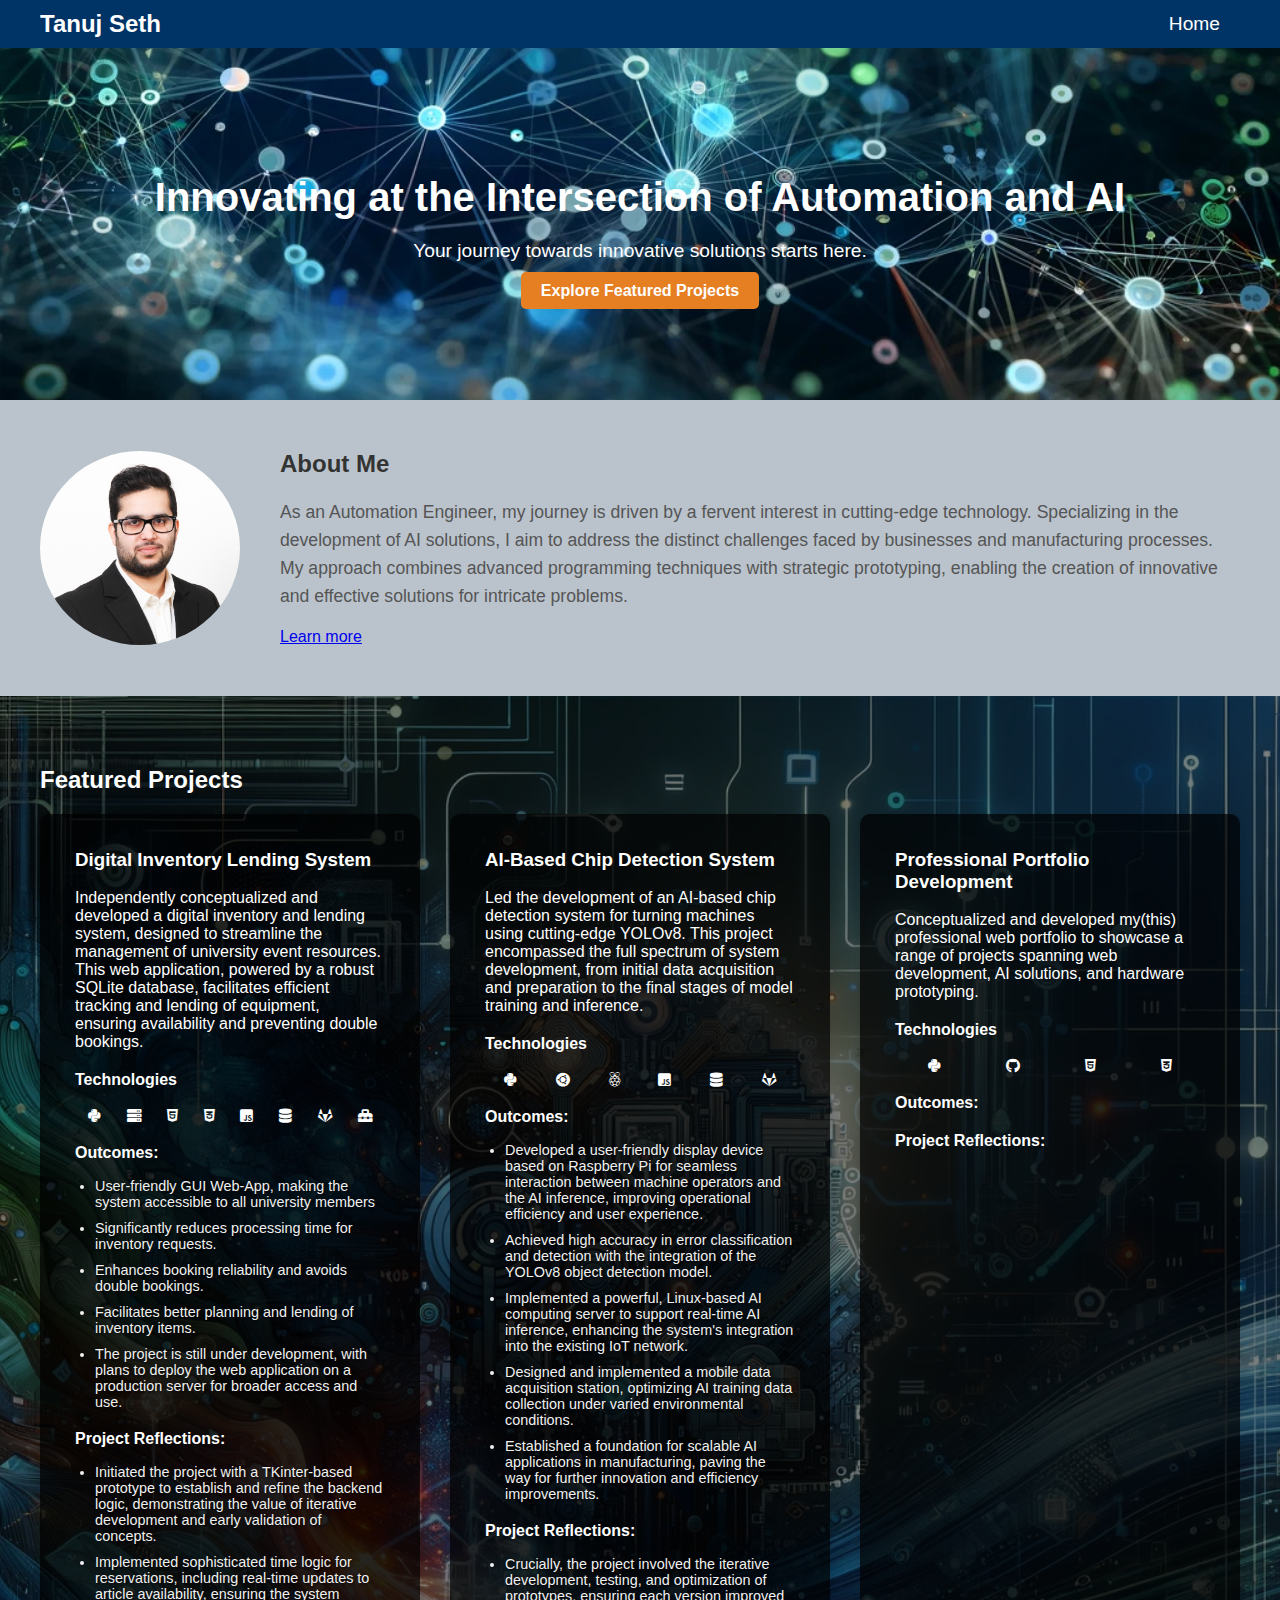
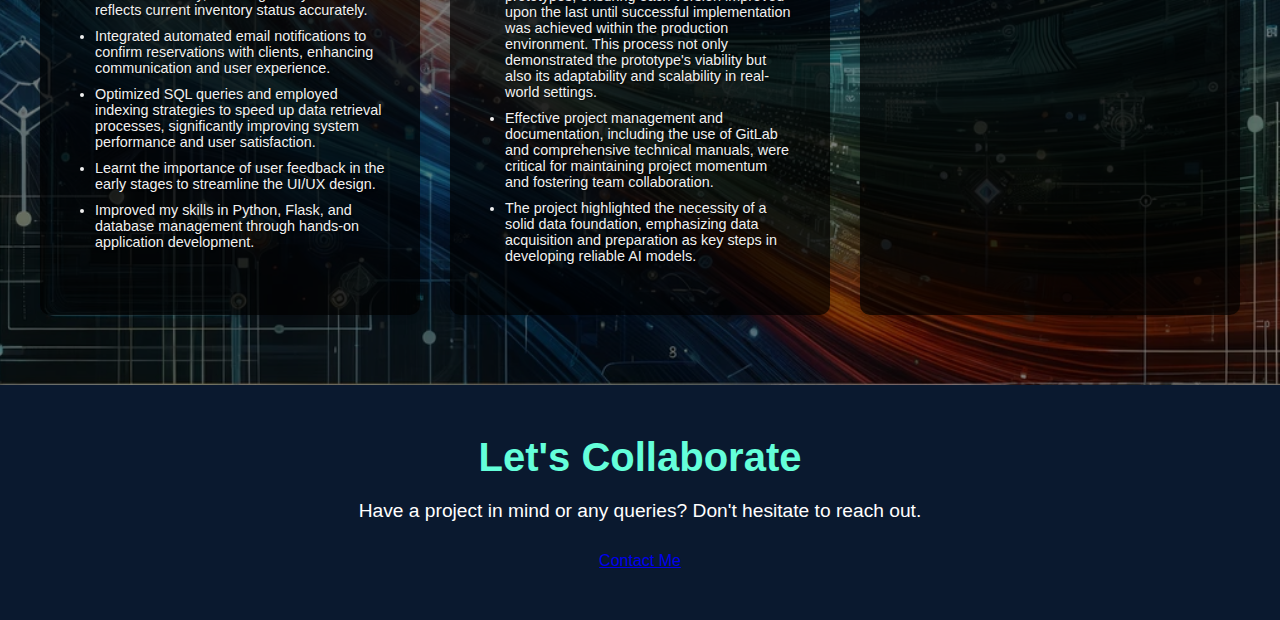
==== commit b04f8a34: "feat: initial Portfolio" ====
--- a/index.html
+++ b/index.html
@@ -1,103 +1,169 @@
 <!DOCTYPE html>
 <html lang="en">
 <head>
-    <meta charset="UTF-8" />
-    <meta name="viewport" content="width=device-width, initial-scale=1.0" />
-    <title>Portfolio of [Your Name]</title>
-    <link rel="stylesheet" href="https://fonts.googleapis.com/css2?family=Fira+Code:wght@400;500;600;700&display=swap" />
-    <link rel="stylesheet" href="index.css" />
+    <meta charset="UTF-8">
+    <meta name="viewport" content="width=device-width, initial-scale=1.0">
+    <title>Home - My Portfolio</title>
+    <link rel="stylesheet" href="base.css">
+    <link rel="stylesheet" href="https://cdnjs.cloudflare.com/ajax/libs/font-awesome/5.15.3/css/all.min.css">
+    <!-- Ensure you link to any additional CSS files specific to the index page here -->
 </head>
 <body>
-    <div class="main-container">
-        <!-- Header Section -->
-        <div class="header">
-            <div class="frame-104">
-                <div class="logo-105"></div>
-                <span class="elias-106">[Your Name]</span>
+    <header>
+        <div class="header-content">
+            <a href="index.html" class="logo">Tanuj Seth</a>
+            <nav>
+                <ul>
+                    <li><a href="index.html">Home</a></li>
+                    <!-- <li><a href="about.html">About Me</a></li> -->
+                    <!-- <li><a href="projects.html">Projects</a></li> -->
+                    <!-- <li><a href="contact.html">Contact</a></li> -->
+                </ul>
+            </nav>
+        </div>
+    </header>
+
+    <main>
+        <section id="hero">
+            <div class="hero-content">
+                <h1>Innovating at the Intersection of Automation and AI</h1>
+                <p>Your journey towards innovative solutions starts here.</p>
+                <a href="#featured-projects" class="cta-button">Explore Featured Projects</a>
             </div>
-            <!-- Navigation Links -->
-            <div class="frame-107">
-                <!-- Add or update navigation links as needed -->
-            </div>
-        </div>
+        </section>
 
-        <!-- Introduction Section -->
-        <div class="flex-row-e">
-            <div class="elias-description">
-                <span>
-                    Hello, I'm [Your Name]!<br /><br />
-                    I'm an Automation Technology student specializing in AI and technology solutions. With a passion for programming and innovation, I am eager to bring my skills in Python, C++, and Linux server management to dynamic projects.
-                </span>
-            </div>
-        </div>
-
-        <!-- Skills Section -->
-        <div class="group-48">
-            <div class="frame-49">
-                <span class="hash">#</span><span class="projects-4a">skills</span>
-            </div>
-            <div class="line-stroke-4b"></div>
-            <div class="flex-row-aec">
-                <span>Expert in Python, C++, Linux Server | Familiar with Java, PLC (Codesys), GitLab, Docker, MySQL</span>
-            </div>
-        </div>
-
-        <!-- Projects Section -->
-        <div class="flex-row-be">
-            <!-- Project 1 -->
-            <div class="project">
-                <div class="rectangle-28"></div>
-                <div class="frame-29">
-                    <span class="python">Python</span><span class="linux">Linux</span>
-                </div>
-                <div class="frame-2a">
-                    <span class="chert-nodes">AI Error Detection System</span>
-                    <span class="minecraft-servers-hosting">Automated defect detection for CNC machines using AI.</span>
+        <section id="about-me-teaser">
+            <div class="container">
+                <img src="assets/images/profile_img.jpg" alt="Tanuj Seth" class="profile-photo">
+                <div class="about-me-content">
+                    <h2>About Me</h2>
+                    <p>As an Automation Engineer, my journey is driven by a fervent interest in cutting-edge technology. Specializing in the development of AI solutions, I aim to address the distinct challenges faced by businesses and manufacturing processes. My approach combines advanced programming techniques with strategic prototyping, enabling the creation of innovative and effective solutions for intricate problems.</p>
+                    <!-- <a href="about.html" class="learn-more">Learn More</a> -->
+                    <a href="#" title="Page under development. Stay tuned!">Learn more</a>
                 </div>
             </div>
-            <!-- Project 2 -->
-            <div class="group">
-                <div class="rectangle-2e"></div>
-                <div class="frame-2f">
-                    <span class="python-34">Python</span><span class="docker">Docker</span>
-                </div>
-                <div class="frame-31">
-                    <span class="chert-nodes-37">Air Bubble Detection</span>
-                    <span class="minecraft-servers-hosting-38">Deep learning model for detecting air bubbles in pumps.</span>
+        </section>
+
+        <section id="featured-projects">
+            <div class="container">
+                <h2>Featured Projects</h2>
+                <div class="projects-grid">
+                    <!-- Project 1 -->
+                    <div class="project">
+                        <!-- <img src="assets/images/project_1.jpg" alt="Digital Inventory Lending System" class="project-thumbnail"> -->
+                        <div class="project-info">
+                            <h3>Digital Inventory Lending System</h3>
+                            <p>Independently conceptualized and developed a digital inventory and lending system, designed to streamline the management of university event resources. This web application, powered by a robust SQLite database, facilitates efficient tracking and lending of equipment, ensuring availability and preventing double bookings.</p>
+                            <p class="technologies-title">Technologies</p>
+                            <div class="technologies-used">
+                                
+                                <!-- Example Icons with Tooltips -->
+                                <i class="fab fa-python" title="Python"></i>
+                                <i class="fas fa-server" title="Flask"></i>
+                                <i class="fab fa-html5" title="HTML"></i>
+                                <i class="fab fa-css3-alt" title="CSS"></i>
+                                <i class="fab fa-js-square" title="JavaScript"></i>
+                                <i class="fas fa-database" title="SQLite"></i>
+                                <i class="fab fa-gitlab" title="Gitlab"></i>
+                                <!-- Use a general icon for Tkinter -->
+                                <i class="fas fa-toolbox" title="Tkinter"></i>
+                            </div>
+                            <p class="outcomes-title">Outcomes:</p>
+                            <ul class="outcomes">
+                                <li>User-friendly GUI Web-App, making the system accessible to all university members</li>
+                                <li>Significantly reduces processing time for inventory requests.</li>
+                                <li>Enhances booking reliability and avoids double bookings.</li>
+                                <li>Facilitates better planning and lending of inventory items.</li>
+                                <li>The project is still under development, with plans to deploy the web application on a production server for broader access and use.</li>
+                            </ul>
+                            <p class="project-reflections-title">Project Reflections:</p>
+                            <ul class="project-reflections">
+                                <li>Initiated the project with a TKinter-based prototype to establish and refine the backend logic, demonstrating the value of iterative development and early validation of concepts.</li>
+                                <li>Implemented sophisticated time logic for reservations, including real-time updates to article availability, ensuring the system reflects current inventory status accurately.</li>
+                                <li>Integrated automated email notifications to confirm reservations with clients, enhancing communication and user experience.</li>
+                                <li>Optimized SQL queries and employed indexing strategies to speed up data retrieval processes, significantly improving system performance and user satisfaction.</li>
+                                <li>Learnt the importance of user feedback in the early stages to streamline the UI/UX design.</li>
+                                <li>Improved my skills in Python, Flask, and database management through hands-on application development.</li>
+                            </ul>
+                        </div>
+                    </div>
+
+                    <!-- Project 2 -->
+                    <div class="project">
+                        <!-- <img src="assets/images/project_2.jpg" alt="AI-Based Chip Detection System" class="project-thumbnail"> -->
+                        <div class="project-info">
+                            <h3>AI-Based Chip Detection System</h3>
+                            <p>Led the development of an AI-based chip detection system for turning machines using cutting-edge YOLOv8. This project encompassed the full spectrum of system development, from initial data acquisition and preparation to the final stages of model training and inference.</p>
+                            <p class="technologies-title">Technologies</p>
+                            <div class="technologies-used">
+                                
+                                <!-- Example Icons with Tooltips -->
+                                <i class="fab fa-python" title="Python"></i>
+                                <i class="fab fa-ubuntu" title="Ubuntu"></i>
+                                <i class="fab fa-raspberry-pi" title="Pi"></i>
+                                <i class="fab fa-js-square" title="JavaScript"></i>
+                                <i class="fas fa-database" title="Databank"></i>
+                                <i class="fab fa-gitlab" title="Gitlab"></i>
+                            </div>
+                            <p class="outcomes-title">Outcomes:</p>
+                            <ul class="outcomes">
+                                <li>Developed a user-friendly display device based on Raspberry Pi for seamless interaction between machine operators and the AI inference, improving operational efficiency and user experience.</li>
+                                <li>Achieved high accuracy in error classification and detection with the integration of the YOLOv8 object detection model.</li>
+                                <li>Implemented a powerful, Linux-based AI computing server to support real-time AI inference, enhancing the system's integration into the existing IoT network.</li>
+                                <li>Designed and implemented a mobile data acquisition station, optimizing AI training data collection under varied environmental conditions.</li>
+                                <li>Established a foundation for scalable AI applications in manufacturing, paving the way for further innovation and efficiency improvements.</li>
+                            </ul>
+                            <p class="project-reflections-title">Project Reflections:</p>
+                            <ul class="project-reflections">
+                                <li>Crucially, the project involved the iterative development, testing, and optimization of prototypes, ensuring each version improved upon the last until successful implementation was achieved within the production environment. This process not only demonstrated the prototype's viability but also its adaptability and scalability in real-world settings.</li>
+                                <li>Effective project management and documentation, including the use of GitLab and comprehensive technical manuals, were critical for maintaining project momentum and fostering team collaboration.</li>
+                                <li>The project highlighted the necessity of a solid data foundation, emphasizing data acquisition and preparation as key steps in developing reliable AI models.</li>
+                            </ul>
+                        </div>
+                    </div>
+
+                    <!-- Project 3 -->
+                    <div class="project">
+                        <!-- <img src="assets/images/project_3.jpg" alt="Personal Portfolio" class="project-thumbnail"> -->
+                        <div class="project-info">
+                            <h3>Professional Portfolio Development</h3>
+                            <p>Conceptualized and developed my(this) professional web portfolio to showcase a range of projects spanning web development, AI solutions, and hardware prototyping.</p>
+                            <p class="technologies-title">Technologies</p>
+                            <div class="technologies-used">
+                                
+                                <!-- Example Icons with Tooltips -->
+                                <i class="fab fa-python" title="Python"></i>
+                                <i class="fab fa-github" title="Github"></i>
+                                <i class="fab fa-html5" title="HTML"></i>
+                                <i class="fab fa-css3-alt" title="CSS"></i>
+                            </div>
+                            <p class="outcomes-title">Outcomes:</p>
+                            <ul class="outcomes">
+            
+                            </ul>
+                            <p class="project-reflections-title">Project Reflections:</p>
+                            <ul class="project-reflections">
+                                
+                            </ul>
+                        </div>
+                    </div>
+
+                    <!-- Repeat for other projects -->
                 </div>
             </div>
-            <!-- Add more projects as needed -->
-        </div>
+        </section>
 
-        <!-- Contact Section -->
-        <div class="group-ab">
-            <div class="frame-ac">
-                <span class="hash-ad">#</span><span class="projects-contacts">contacts</span>
+        <!-- Optional: Latest Blog Posts Section --> <!---->
+
+        <section id="contact-cta">
+            <div class="container">
+                <h2>Let's Collaborate</h2>
+                <p>Have a project in mind or any queries? Don't hesitate to reach out.</p>
+                <!-- <a href="contact.html" class="cta-button">Contact Me</a> -->
+                <a href="#" title="Page under development. Stay tuned!">Contact Me</a>
             </div>
-            <div class="line-stroke-ae"></div>
-            <div class="flex-row-f">
-                <span>
-                    I'm interested in full-time roles and collaborative projects. Feel free to reach out for any opportunities or inquiries.
-                </span>
-                <!-- Update with your contact information -->
-                <div class="frame-af">
-                    <span class="message-me-here">Message me here</span>
-                    <div class="frame-b0">
-                        <div class="group-b1">
-                            <div class="email"></div>
-                            <span>[Your Email]</span>
-                        </div>
-                        <!-- Add other contact methods as needed -->
-                    </div>
-                </div>
-            </div>
-        </div>
+        </section>
+    </main>
 
-        <!-- Footer Section -->
-        <div class="footer">
-            <!-- Customize with your information -->
-        </div>
-    </div>
-    <!-- Generated by Codia AI - https://codia.ai/ -->
 </body>
 </html>
--- a/base.css
+++ b/base.css
@@ -0,0 +1,291 @@
+body, html {
+    margin: 0;
+    padding: 0;
+    font-family: 'Roboto', sans-serif;
+}
+
+header {
+    background-color: #003366; /* Dark blue */
+    color: #ffffff;
+    padding: 10px 0;
+    position: sticky;
+    top: 0;
+    z-index: 1000;
+}
+
+.header-content {
+    max-width: 1200px;
+    margin: auto;
+    display: flex;
+    justify-content: space-between;
+    align-items: center;
+}
+
+.logo {
+    color: white;
+    text-decoration: none;
+    font-size: 1.5em;
+    font-weight: bold;
+}
+
+nav ul {
+    list-style-type: none;
+    padding: 0;
+    display: flex;
+    margin: 0;
+}
+
+nav ul li {
+    margin: 0 20px;
+}
+
+nav ul li a {
+    color: white;
+    text-decoration: none;
+    font-size: 1.2em;
+}
+
+footer {
+    background-color: #222;
+    color: #ffffff;
+    text-align: center;
+    padding: 20px 0;
+}
+
+.footer-content {
+    max-width: 1200px;
+    margin: auto;
+}
+
+@media (max-width: 768px) {
+    .header-content {
+        flex-direction: column;
+    }
+    nav ul {
+        flex-direction: column;
+        text-align: center;
+    }
+    nav ul li {
+        margin: 10px 0;
+    }
+}
+
+/* style for index.html */
+#hero {
+    background-image: url('assets/images/background_1.jpg');
+    background-size: cover;
+    background-position: center;
+    color: white;
+    text-align: center;
+    padding: 100px 20px;
+}
+
+.hero-content {
+    color: #ffffff; /* A deep blue shade */
+}
+
+.hero-content h1 {
+    color: inherit;
+    font-size: 2.5em;
+    margin-bottom: 0.5em; /* Ensures space between the headline and subtext */
+}
+
+.hero-content p {
+    color: inherit;
+    margin: 20px 0;
+    font-size: 1.2em;
+}
+
+.cta-button {
+    background-color: #e67e22; /* Adjust to fit your color scheme */
+    color: white;
+    padding: 10px 20px;
+    text-decoration: none;
+    border-radius: 5px;
+    font-weight: bold;
+    transition: background-color 0.3s ease;
+    margin-bottom: 0.5em;
+}
+
+.cta-button:hover {
+    background-color: #d35400;
+}
+
+#about-me-teaser {
+    background-color: #bac3cc; /* Light background to contrast with the hero section */
+    padding: 50px 0;
+}
+
+#about-me-teaser .container {
+    max-width: 1200px;
+    margin: auto;
+    display: flex;
+    align-items: center;
+    gap: 20px;
+    padding: 0 15px;
+}
+
+.profile-photo {
+    max-width: 200px;
+    border-radius: 50%;
+    margin-right: 20px;
+}
+
+.about-me-content h2 {
+    margin-top: 0;
+    color: #333;
+}
+
+.about-me-content p {
+    font-size: 1.1em;
+    line-height: 1.6;
+    color: #555;
+}
+
+.learn-more {
+    display: inline-block;
+    margin-top: 20px;
+    background-color: #0056b3;
+    color: white;
+    padding: 10px 15px;
+    text-decoration: none;
+    border-radius: 5px;
+    transition: background-color 0.3s ease;
+}
+
+.learn-more:hover {
+    background-color: #004494;
+}
+
+
+#featured-projects {
+    position: relative;
+    background-image: url('assets/images/background_2.jpg');
+    background-size: cover; /* Ensures the background covers the entire section */
+    background-position: center; /* Centers the background image */
+    background-repeat: no-repeat; /* Prevents the image from repeating */
+    color: #ffffff; /* Adjust text color for readability, if necessary */
+    padding: 50px 0; /* Adjust padding as needed */
+    overflow: hidden;
+}
+
+#featured-projects::before {
+    content: "";
+    position: absolute;
+    top: 0;
+    left: 0;
+    right: 0;
+    bottom: 0;
+    background: rgba(0, 0, 0, 0.5); /* Black overlay with 50% opacity */
+    z-index: 1;
+}
+
+
+#featured-projects .container {
+    position: relative;
+    z-index: 2; /* Ensures content appears above the overlay */
+    max-width: 1200px;
+    margin: auto;
+    padding: 0 15px;
+}
+
+.projects-grid {
+    display: grid;
+    grid-template-columns: repeat(auto-fill, minmax(300px, 1fr));
+    gap: 30px;
+}
+
+.project {
+    box-shadow: 0 4px 6px rgba(0,0,0,0.1);
+    border-radius: 10px;
+    overflow: hidden;
+    background-color:rgba(0, 0, 0, 0.7);
+    padding: 20px;
+    margin-bottom: 20px;
+}
+
+.project-thumbnail {
+    width: 100%;
+    height: auto;
+    display: block;
+}
+
+.project-info {
+    padding: 15px;
+}
+
+.project-info h3 {
+    margin-top: 0;
+}
+
+.technologies-used {
+    display: flex;
+    font-size: 0.9em;
+    align-items: center;
+    justify-content: space-around; /* Adjust based on your design preference */
+    flex-wrap: wrap; /* Allows logos to wrap on smaller screens */
+    margin-top: 20px; /* Spacing above the container */
+}
+
+.technologies-used img {
+    height: 50px; /* Adjust based on your logo sizes and preferences */
+    margin: 5px; /* Adds space around each logo */
+    opacity: 0.8; /* Slightly toned down to blend with the design */
+    transition: opacity 0.3s ease; /* Smooth transition for hover effect */
+}
+
+.technologies-used img:hover {
+    opacity: 1; /* Logo fully opaque on hover for a little interaction */
+}
+
+.outcomes, .project-reflections {
+    list-style-type: disc; /* or circle, square, etc., depending on your preference */
+    padding-left: 20px; /* Adjusts spacing to the left of the bullet points */
+}
+
+.outcomes li, .project-reflections li {
+    margin-bottom: 10px; /* Adds space between list items for readability */
+    font-size: 0.9em; /* Adjusts the font size for the list items */
+    color: #F0F0F0; /* Sets the text color */
+    text-shadow: 1px 1px 2px rgba(0, 0, 0, 0.7);
+}
+
+.project-reflections-title, .outcomes-title, .technologies-title {
+    font-weight: bold; /* Makes titles bold */
+    margin-top: 20px; /* Adds space above the titles */
+}
+
+/* Hover effect for project cards */
+.project:hover {
+    box-shadow: 0 6px 8px rgba(0,0,0,0.15);
+    transform: translateY(-5px);
+    transition: transform 0.3s ease, box-shadow 0.3s ease;
+}
+
+#contact-cta {
+    background-color: #0A192F; /* Dark background for contrast */
+    color: #ffffff;
+    padding: 50px 0;
+    text-align: center;
+}
+
+#contact-cta .container {
+    max-width: 1200px;
+    margin: auto;
+    padding: 0 15px;
+}
+
+#contact-cta h2 {
+    margin: 0 0 20px;
+    font-size: 2.5em;
+    color: #64ffda; /* A vibrant color for the header to stand out */
+}
+
+#contact-cta p {
+    font-size: 1.2em;
+    margin-bottom: 30px;
+}
+
+
+
+/* end of style for index.html */
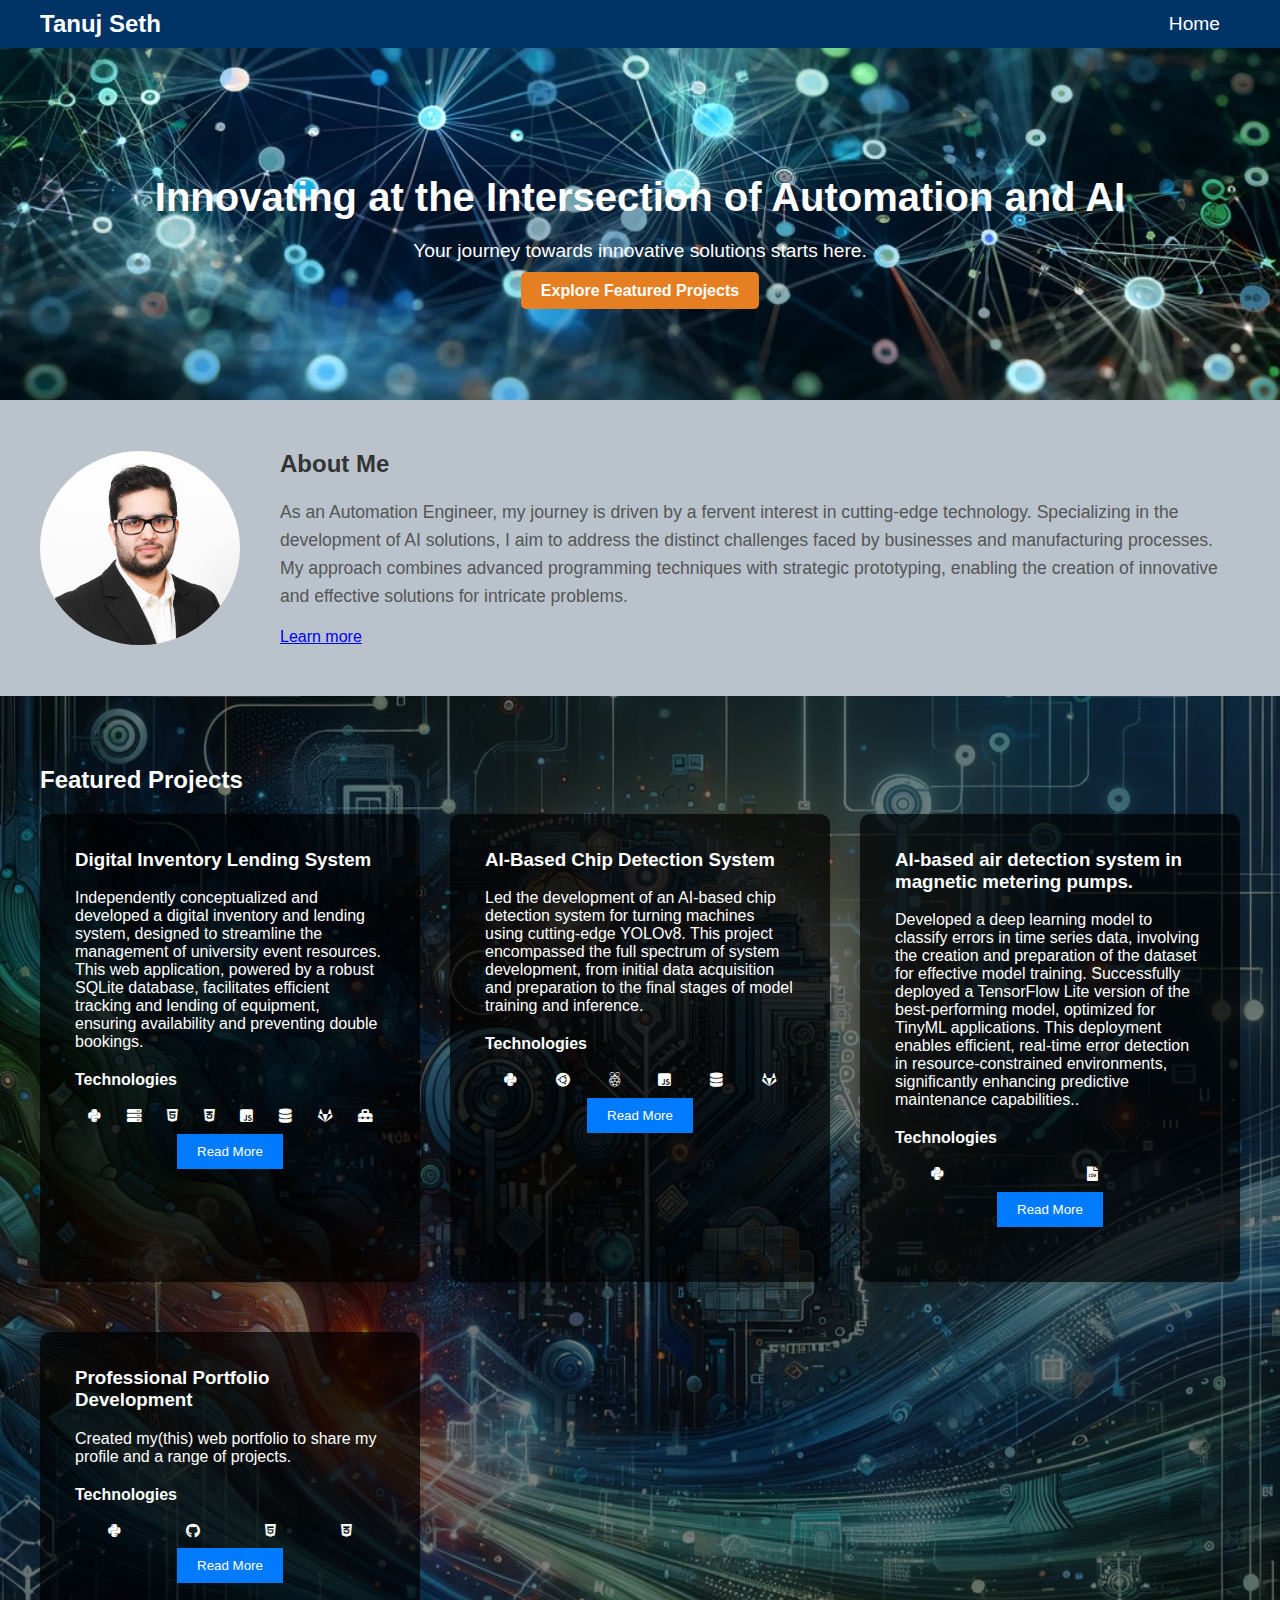
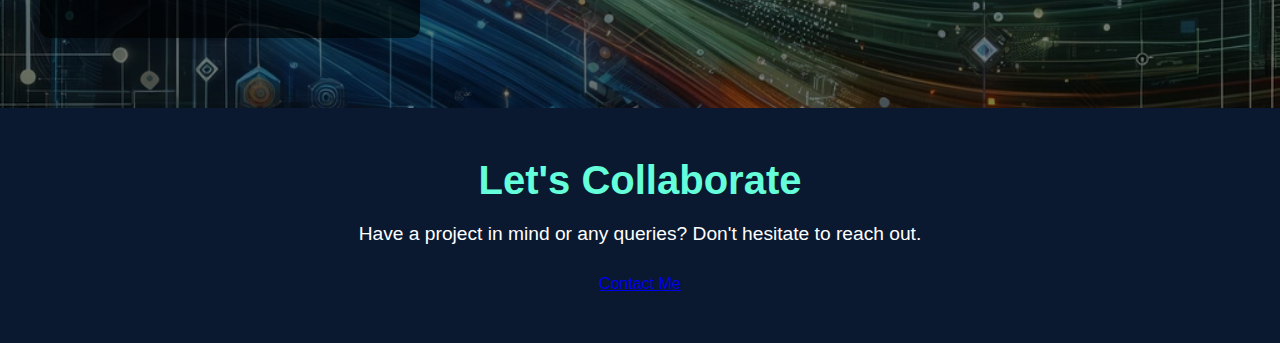
==== commit 31f77e5a: "style: change "Featured Projects" section" ====
--- a/index.html
+++ b/index.html
@@ -68,23 +68,27 @@
                                 <!-- Use a general icon for Tkinter -->
                                 <i class="fas fa-toolbox" title="Tkinter"></i>
                             </div>
-                            <p class="outcomes-title">Outcomes:</p>
-                            <ul class="outcomes">
-                                <li>User-friendly GUI Web-App, making the system accessible to all university members</li>
-                                <li>Significantly reduces processing time for inventory requests.</li>
-                                <li>Enhances booking reliability and avoids double bookings.</li>
-                                <li>Facilitates better planning and lending of inventory items.</li>
-                                <li>The project is still under development, with plans to deploy the web application on a production server for broader access and use.</li>
-                            </ul>
-                            <p class="project-reflections-title">Project Reflections:</p>
-                            <ul class="project-reflections">
-                                <li>Initiated the project with a TKinter-based prototype to establish and refine the backend logic, demonstrating the value of iterative development and early validation of concepts.</li>
-                                <li>Implemented sophisticated time logic for reservations, including real-time updates to article availability, ensuring the system reflects current inventory status accurately.</li>
-                                <li>Integrated automated email notifications to confirm reservations with clients, enhancing communication and user experience.</li>
-                                <li>Optimized SQL queries and employed indexing strategies to speed up data retrieval processes, significantly improving system performance and user satisfaction.</li>
-                                <li>Learnt the importance of user feedback in the early stages to streamline the UI/UX design.</li>
-                                <li>Improved my skills in Python, Flask, and database management through hands-on application development.</li>
-                            </ul>
+                            <div class=" more-content">
+                                <p class="outcomes-title">Outcomes:</p>
+                                <ul class="outcomes">
+                                    <li>User-friendly GUI Web-App, making the system accessible to all university members</li>
+                                    <li>Significantly reduces processing time for inventory requests.</li>
+                                    <li>Enhances booking reliability and avoids double bookings.</li>
+                                    <li>Facilitates better planning and lending of inventory items.</li>
+                                    <li>The project is still under development, with plans to deploy the web application on a production server for broader access and use.</li>
+                                </ul>
+                                <p class="project-reflections-title">Project Reflections:</p>
+                                <ul class="project-reflections">
+                                    <li>Initiated the project with a TKinter-based prototype to establish and refine the backend logic, demonstrating the value of iterative development and early validation of concepts.</li>
+                                    <li>Implemented sophisticated time logic for reservations, including real-time updates to article availability, ensuring the system reflects current inventory status accurately.</li>
+                                    <li>Integrated automated email notifications to confirm reservations with clients, enhancing communication and user experience.</li>
+                                    <li>Optimized SQL queries and employed indexing strategies to speed up data retrieval processes, significantly improving system performance and user satisfaction.</li>
+                                    <li>Learnt the importance of user feedback in the early stages to streamline the UI/UX design.</li>
+                                    <li>Improved my skills in Python, Flask, and database management through hands-on application development.</li>
+                                </ul>
+                            </div>
+                            <button class="read-more-btn" onclick="toggleReadMore(this)">Read More</button>
+                            
                         </div>
                     </div>
 
@@ -105,29 +109,61 @@
                                 <i class="fas fa-database" title="Databank"></i>
                                 <i class="fab fa-gitlab" title="Gitlab"></i>
                             </div>
-                            <p class="outcomes-title">Outcomes:</p>
-                            <ul class="outcomes">
-                                <li>Developed a user-friendly display device based on Raspberry Pi for seamless interaction between machine operators and the AI inference, improving operational efficiency and user experience.</li>
-                                <li>Achieved high accuracy in error classification and detection with the integration of the YOLOv8 object detection model.</li>
-                                <li>Implemented a powerful, Linux-based AI computing server to support real-time AI inference, enhancing the system's integration into the existing IoT network.</li>
-                                <li>Designed and implemented a mobile data acquisition station, optimizing AI training data collection under varied environmental conditions.</li>
-                                <li>Established a foundation for scalable AI applications in manufacturing, paving the way for further innovation and efficiency improvements.</li>
-                            </ul>
-                            <p class="project-reflections-title">Project Reflections:</p>
-                            <ul class="project-reflections">
-                                <li>Crucially, the project involved the iterative development, testing, and optimization of prototypes, ensuring each version improved upon the last until successful implementation was achieved within the production environment. This process not only demonstrated the prototype's viability but also its adaptability and scalability in real-world settings.</li>
-                                <li>Effective project management and documentation, including the use of GitLab and comprehensive technical manuals, were critical for maintaining project momentum and fostering team collaboration.</li>
-                                <li>The project highlighted the necessity of a solid data foundation, emphasizing data acquisition and preparation as key steps in developing reliable AI models.</li>
-                            </ul>
+                            <div class=" more-content">
+                                <p class="outcomes-title">Outcomes:</p>
+                                <ul class="outcomes">
+                                    <li>Developed a user-friendly display device based on Raspberry Pi for seamless interaction between machine operators and the AI inference, improving operational efficiency and user experience.</li>
+                                    <li>Achieved high accuracy in error classification and detection with the integration of the YOLOv8 object detection model.</li>
+                                    <li>Implemented a powerful, Linux-based AI computing server to support real-time AI inference, enhancing the system's integration into the existing IoT network.</li>
+                                    <li>Designed and implemented a mobile data acquisition station, optimizing AI training data collection under varied environmental conditions.</li>
+                                    <li>Established a foundation for scalable AI applications in manufacturing, paving the way for further innovation and efficiency improvements.</li>
+                                </ul>
+                                <p class="project-reflections-title">Project Reflections:</p>
+                                <ul class="project-reflections">
+                                    <li>Crucially, the project involved the iterative development, testing, and optimization of prototypes, ensuring each version improved upon the last until successful implementation was achieved within the production environment. This process not only demonstrated the prototype's viability but also its adaptability and scalability in real-world settings.</li>
+                                    <li>Effective project management and documentation, including the use of GitLab and comprehensive technical manuals, were critical for maintaining project momentum and fostering team collaboration.</li>
+                                    <li>The project highlighted the necessity of a solid data foundation, emphasizing data acquisition and preparation as key steps in developing reliable AI models.</li>
+                                </ul>
+                            </div>
+                            <button class="read-more-btn" onclick="toggleReadMore(this)">Read More</button>
                         </div>
                     </div>
 
                     <!-- Project 3 -->
                     <div class="project">
+                        <!-- <img src="assets/images/project_3.jpg" alt="AI-based air detection system in magnetic metering pumps." class="project-thumbnail"> -->
+                        <div class="project-info">
+                            <h3>AI-based air detection system in magnetic metering pumps.</h3>
+                            <p>Developed a deep learning model to classify errors in time series data, involving the creation and preparation of the dataset for effective model training. Successfully deployed a TensorFlow Lite version of the best-performing model, optimized for TinyML applications. This deployment enables efficient, real-time error detection in resource-constrained environments, significantly enhancing predictive maintenance capabilities..</p>
+                            <p class="technologies-title">Technologies</p>
+                            <div class="technologies-used">
+                                
+                                <!-- Example Icons with Tooltips -->
+                                <i class="fab fa-python" title="Python"></i>
+                                <i class="fas fa-t" title="TensorFlow"></i>
+                                <i class="fas fa-file-csv" title="csv"></i>
+                                <i class="fab fa-nano" title="Arduino Nano"></i>
+                            </div>
+                            <div class=" more-content">
+                                <p class="outcomes-title">Outcomes:</p>
+                                <ul class="outcomes">
+                
+                                </ul>
+                                <p class="project-reflections-title">Project Reflections:</p>
+                                <ul class="project-reflections">
+                                    
+                                </ul>
+                            </div>
+                            <button class="read-more-btn" onclick="toggleReadMore(this)">Read More</button>
+                        </div>
+                    </div>
+                    
+                    <!-- Project 4 -->
+                    <div class="project">
                         <!-- <img src="assets/images/project_3.jpg" alt="Personal Portfolio" class="project-thumbnail"> -->
                         <div class="project-info">
                             <h3>Professional Portfolio Development</h3>
-                            <p>Conceptualized and developed my(this) professional web portfolio to showcase a range of projects spanning web development, AI solutions, and hardware prototyping.</p>
+                            <p>Created my(this) web portfolio to share my profile and a range of projects.</p>
                             <p class="technologies-title">Technologies</p>
                             <div class="technologies-used">
                                 
@@ -137,16 +173,21 @@
                                 <i class="fab fa-html5" title="HTML"></i>
                                 <i class="fab fa-css3-alt" title="CSS"></i>
                             </div>
-                            <p class="outcomes-title">Outcomes:</p>
-                            <ul class="outcomes">
-            
-                            </ul>
-                            <p class="project-reflections-title">Project Reflections:</p>
-                            <ul class="project-reflections">
-                                
-                            </ul>
-                        </div>
-                    </div>
+                            <div class=" more-content">
+                                <p class="outcomes-title">Outcomes:</p>
+                                <ul class="outcomes">
+                
+                                </ul>
+                                <p class="project-reflections-title">Project Reflections:</p>
+                                <ul class="project-reflections">
+                                </ul>
+                            </div>
+                            <button class="read-more-btn" onclick="toggleReadMore(this)">Read More</button>
+
+                        </div>
+                    </div>
+
+
 
                     <!-- Repeat for other projects -->
                 </div>
@@ -167,3 +208,16 @@
 
 </body>
 </html>
+
+<script>
+    function toggleReadMore(button) {
+    const moreContent = button.previousElementSibling;
+    if (moreContent.style.display === "none" || moreContent.style.display === "") {
+        moreContent.style.display = "block";
+        button.textContent = "Read Less";
+    } else {
+        moreContent.style.display = "none";
+        button.textContent = "Read More";
+    }
+}
+</script>--- a/base.css
+++ b/base.css
@@ -262,6 +262,26 @@
     transition: transform 0.3s ease, box-shadow 0.3s ease;
 }
 
+.more-content {
+    display: none;
+    overflow: hidden;
+}
+
+.read-more-btn {
+    background-color: #007bff;
+    margin: 20px auto;
+    color: white;
+    border: none;
+    padding: 10px 20px;
+    cursor: pointer;
+    display: block; /* Ensure the button is easily clickable */
+    margin-top: 10px;
+}
+
+.read-more-btn:hover {
+    background-color: #0056b3;
+}
+
 #contact-cta {
     background-color: #0A192F; /* Dark background for contrast */
     color: #ffffff;
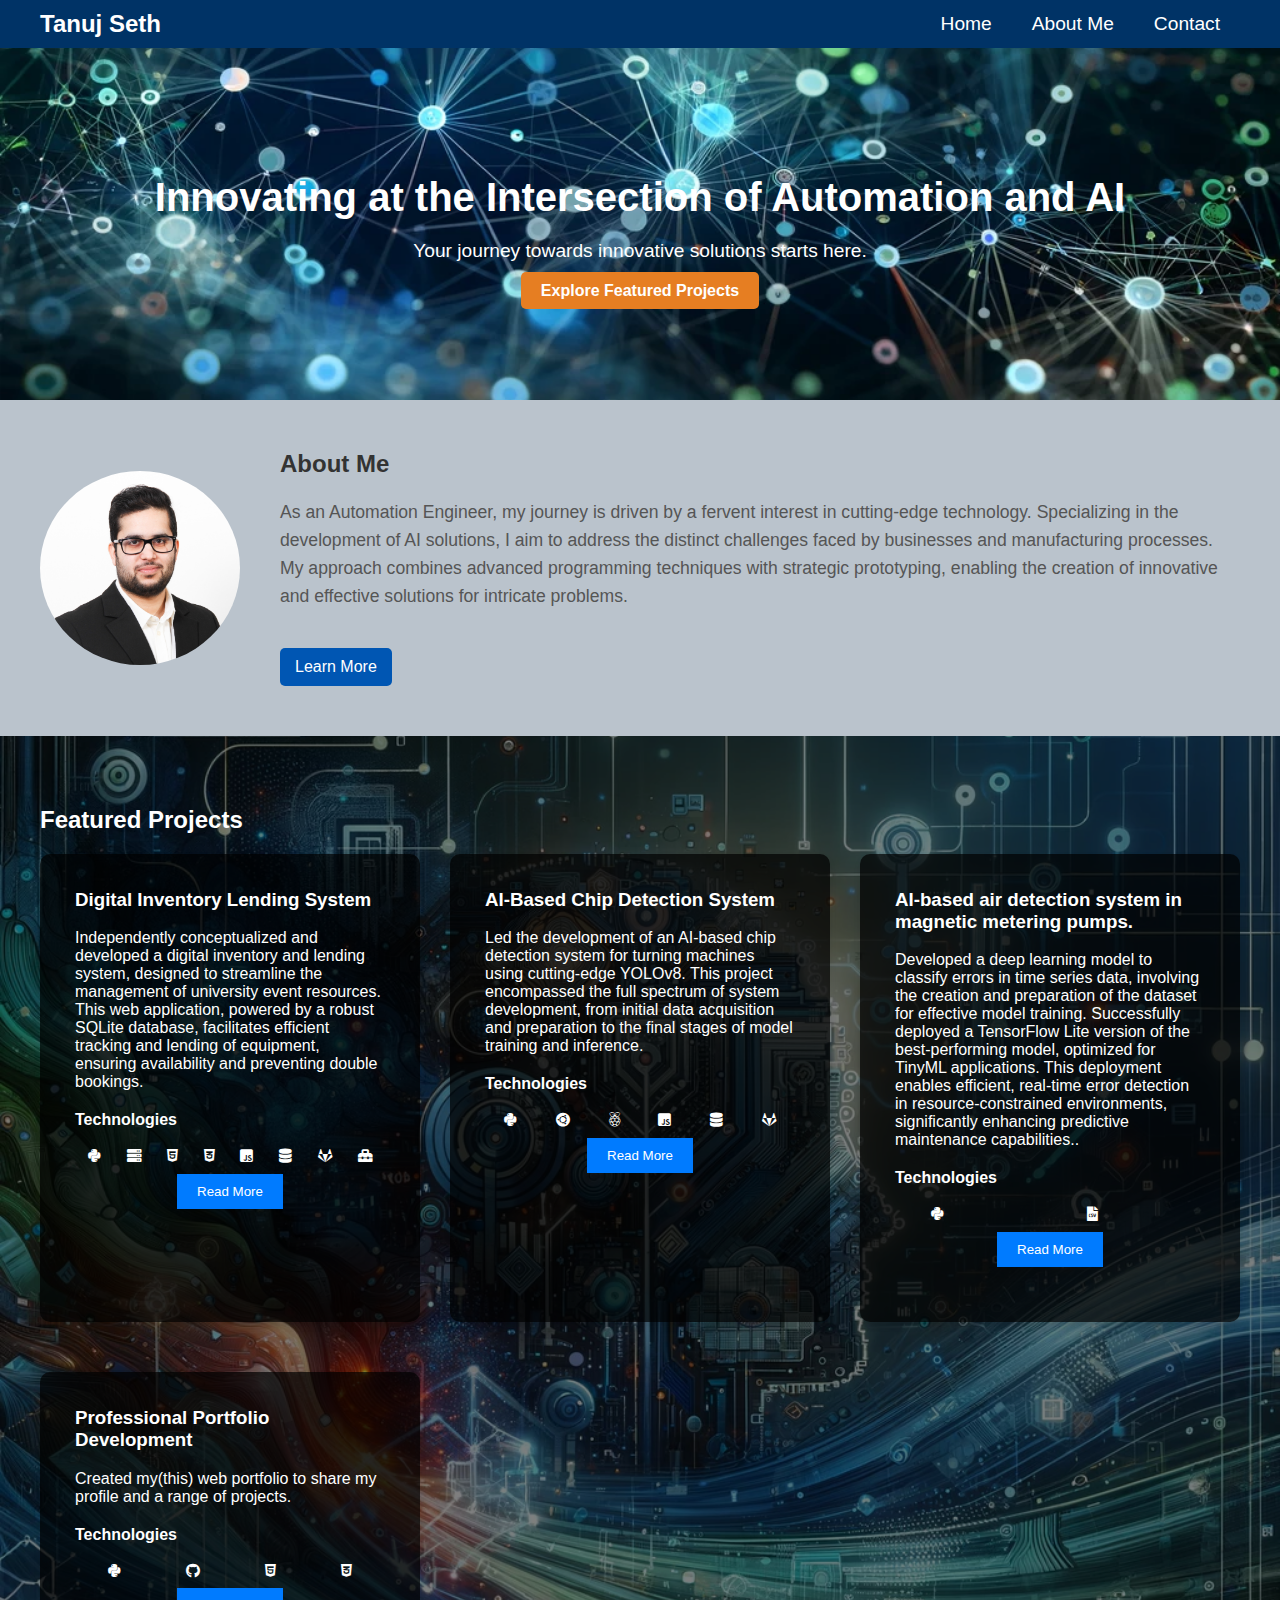
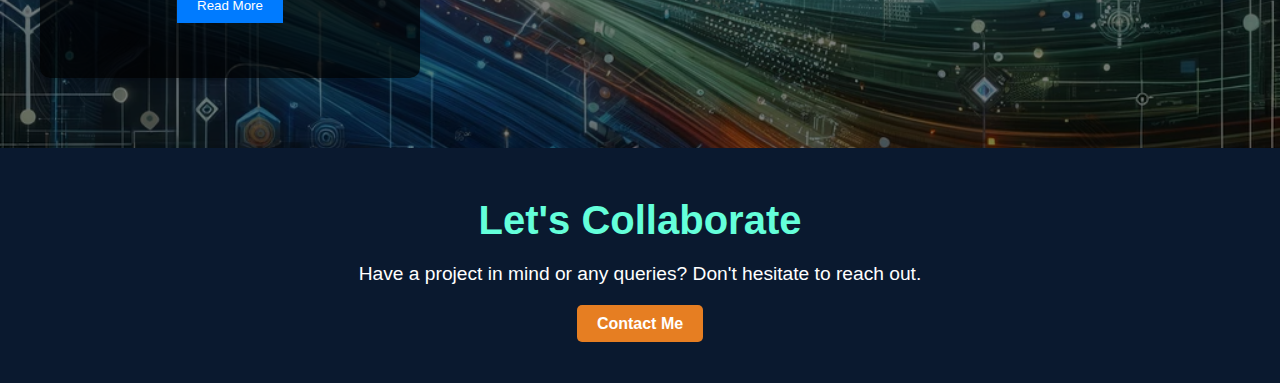
==== commit 3cfe6d60: "feat: add contact page" ====
--- a/index.html
+++ b/index.html
@@ -1,212 +1,212 @@
 <!DOCTYPE html>
 <html lang="en">
-<head>
-    <meta charset="UTF-8">
-    <meta name="viewport" content="width=device-width, initial-scale=1.0">
-    <title>Home - My Portfolio</title>
-    <link rel="stylesheet" href="base.css">
-    <link rel="stylesheet" href="https://cdnjs.cloudflare.com/ajax/libs/font-awesome/5.15.3/css/all.min.css">
-    <!-- Ensure you link to any additional CSS files specific to the index page here -->
-</head>
-<body>
-    <header>
-        <div class="header-content">
-            <a href="index.html" class="logo">Tanuj Seth</a>
-            <nav>
-                <ul>
-                    <li><a href="index.html">Home</a></li>
-                    <!-- <li><a href="about.html">About Me</a></li> -->
-                    <!-- <li><a href="projects.html">Projects</a></li> -->
-                    <!-- <li><a href="contact.html">Contact</a></li> -->
-                </ul>
-            </nav>
-        </div>
-    </header>
-
-    <main>
-        <section id="hero">
-            <div class="hero-content">
-                <h1>Innovating at the Intersection of Automation and AI</h1>
-                <p>Your journey towards innovative solutions starts here.</p>
-                <a href="#featured-projects" class="cta-button">Explore Featured Projects</a>
+    <head>
+        <meta charset="UTF-8">
+        <meta name="viewport" content="width=device-width, initial-scale=1.0">
+        <title>Home - My Portfolio</title>
+        <link rel="stylesheet" href="base.css">
+        <link rel="stylesheet" href="https://cdnjs.cloudflare.com/ajax/libs/font-awesome/5.15.3/css/all.min.css">
+        <!-- Ensure you link to any additional CSS files specific to the index page here -->
+    </head>
+    <body>
+        <header>
+            <div class="header-content">
+                <a href="index.html" class="logo">Tanuj Seth</a>
+                <nav>
+                    <ul>
+                        <li><a href="index.html">Home</a></li>
+                        <li><a href="about.html">About Me</a></li>
+                        <!-- <li><a href="projects.html">Projects</a></li> -->
+                        <li><a href="contact.html">Contact</a></li>
+                    </ul>
+                </nav>
             </div>
-        </section>
-
-        <section id="about-me-teaser">
-            <div class="container">
-                <img src="assets/images/profile_img.jpg" alt="Tanuj Seth" class="profile-photo">
-                <div class="about-me-content">
-                    <h2>About Me</h2>
-                    <p>As an Automation Engineer, my journey is driven by a fervent interest in cutting-edge technology. Specializing in the development of AI solutions, I aim to address the distinct challenges faced by businesses and manufacturing processes. My approach combines advanced programming techniques with strategic prototyping, enabling the creation of innovative and effective solutions for intricate problems.</p>
-                    <!-- <a href="about.html" class="learn-more">Learn More</a> -->
-                    <a href="#" title="Page under development. Stay tuned!">Learn more</a>
-                </div>
-            </div>
-        </section>
-
-        <section id="featured-projects">
-            <div class="container">
-                <h2>Featured Projects</h2>
-                <div class="projects-grid">
-                    <!-- Project 1 -->
-                    <div class="project">
-                        <!-- <img src="assets/images/project_1.jpg" alt="Digital Inventory Lending System" class="project-thumbnail"> -->
-                        <div class="project-info">
-                            <h3>Digital Inventory Lending System</h3>
-                            <p>Independently conceptualized and developed a digital inventory and lending system, designed to streamline the management of university event resources. This web application, powered by a robust SQLite database, facilitates efficient tracking and lending of equipment, ensuring availability and preventing double bookings.</p>
-                            <p class="technologies-title">Technologies</p>
-                            <div class="technologies-used">
+        </header>
+
+        <main>
+            <section id="hero">
+                <div class="hero-content">
+                    <h1>Innovating at the Intersection of Automation and AI</h1>
+                    <p>Your journey towards innovative solutions starts here.</p>
+                    <a href="#featured-projects" class="cta-button">Explore Featured Projects</a>
+                </div>
+            </section>
+
+            <section id="about-me-teaser">
+                <div class="container">
+                    <img src="assets/images/profile_img.jpg" alt="Tanuj Seth" class="profile-photo">
+                    <div class="about-me-content">
+                        <h2>About Me</h2>
+                        <p>As an Automation Engineer, my journey is driven by a fervent interest in cutting-edge technology. Specializing in the development of AI solutions, I aim to address the distinct challenges faced by businesses and manufacturing processes. My approach combines advanced programming techniques with strategic prototyping, enabling the creation of innovative and effective solutions for intricate problems.</p>
+                        <a href="about.html" class="learn-more">Learn More</a> 
+                        <!--<a href="#" title="Page under development. Stay tuned!">Learn more</a>-->
+                    </div>
+                </div>
+            </section>
+
+            <section id="featured-projects">
+                <div class="container">
+                    <h2>Featured Projects</h2>
+                    <div class="projects-grid">
+                        <!-- Project 1 -->
+                        <div class="project">
+                            <!-- <img src="assets/images/project_1.jpg" alt="Digital Inventory Lending System" class="project-thumbnail"> -->
+                            <div class="project-info">
+                                <h3>Digital Inventory Lending System</h3>
+                                <p>Independently conceptualized and developed a digital inventory and lending system, designed to streamline the management of university event resources. This web application, powered by a robust SQLite database, facilitates efficient tracking and lending of equipment, ensuring availability and preventing double bookings.</p>
+                                <p class="technologies-title">Technologies</p>
+                                <div class="technologies-used">
+                                    
+                                    <!-- Example Icons with Tooltips -->
+                                    <i class="fab fa-python" title="Python"></i>
+                                    <i class="fas fa-server" title="Flask"></i>
+                                    <i class="fab fa-html5" title="HTML"></i>
+                                    <i class="fab fa-css3-alt" title="CSS"></i>
+                                    <i class="fab fa-js-square" title="JavaScript"></i>
+                                    <i class="fas fa-database" title="SQLite"></i>
+                                    <i class="fab fa-gitlab" title="Gitlab"></i>
+                                    <!-- Use a general icon for Tkinter -->
+                                    <i class="fas fa-toolbox" title="Tkinter"></i>
+                                </div>
+                                <div class=" more-content">
+                                    <p class="outcomes-title">Outcomes:</p>
+                                    <ul class="outcomes">
+                                        <li>User-friendly GUI Web-App, making the system accessible to all university members</li>
+                                        <li>Significantly reduces processing time for inventory requests.</li>
+                                        <li>Enhances booking reliability and avoids double bookings.</li>
+                                        <li>Facilitates better planning and lending of inventory items.</li>
+                                        <li>The project is still under development, with plans to deploy the web application on a production server for broader access and use.</li>
+                                    </ul>
+                                    <p class="project-reflections-title">Project Reflections:</p>
+                                    <ul class="project-reflections">
+                                        <li>Initiated the project with a TKinter-based prototype to establish and refine the backend logic, demonstrating the value of iterative development and early validation of concepts.</li>
+                                        <li>Implemented sophisticated time logic for reservations, including real-time updates to article availability, ensuring the system reflects current inventory status accurately.</li>
+                                        <li>Integrated automated email notifications to confirm reservations with clients, enhancing communication and user experience.</li>
+                                        <li>Optimized SQL queries and employed indexing strategies to speed up data retrieval processes, significantly improving system performance and user satisfaction.</li>
+                                        <li>Learnt the importance of user feedback in the early stages to streamline the UI/UX design.</li>
+                                        <li>Improved my skills in Python, Flask, and database management through hands-on application development.</li>
+                                    </ul>
+                                </div>
+                                <button class="read-more-btn" onclick="toggleReadMore(this)">Read More</button>
                                 
-                                <!-- Example Icons with Tooltips -->
-                                <i class="fab fa-python" title="Python"></i>
-                                <i class="fas fa-server" title="Flask"></i>
-                                <i class="fab fa-html5" title="HTML"></i>
-                                <i class="fab fa-css3-alt" title="CSS"></i>
-                                <i class="fab fa-js-square" title="JavaScript"></i>
-                                <i class="fas fa-database" title="SQLite"></i>
-                                <i class="fab fa-gitlab" title="Gitlab"></i>
-                                <!-- Use a general icon for Tkinter -->
-                                <i class="fas fa-toolbox" title="Tkinter"></i>
-                            </div>
-                            <div class=" more-content">
-                                <p class="outcomes-title">Outcomes:</p>
-                                <ul class="outcomes">
-                                    <li>User-friendly GUI Web-App, making the system accessible to all university members</li>
-                                    <li>Significantly reduces processing time for inventory requests.</li>
-                                    <li>Enhances booking reliability and avoids double bookings.</li>
-                                    <li>Facilitates better planning and lending of inventory items.</li>
-                                    <li>The project is still under development, with plans to deploy the web application on a production server for broader access and use.</li>
-                                </ul>
-                                <p class="project-reflections-title">Project Reflections:</p>
-                                <ul class="project-reflections">
-                                    <li>Initiated the project with a TKinter-based prototype to establish and refine the backend logic, demonstrating the value of iterative development and early validation of concepts.</li>
-                                    <li>Implemented sophisticated time logic for reservations, including real-time updates to article availability, ensuring the system reflects current inventory status accurately.</li>
-                                    <li>Integrated automated email notifications to confirm reservations with clients, enhancing communication and user experience.</li>
-                                    <li>Optimized SQL queries and employed indexing strategies to speed up data retrieval processes, significantly improving system performance and user satisfaction.</li>
-                                    <li>Learnt the importance of user feedback in the early stages to streamline the UI/UX design.</li>
-                                    <li>Improved my skills in Python, Flask, and database management through hands-on application development.</li>
-                                </ul>
-                            </div>
-                            <button class="read-more-btn" onclick="toggleReadMore(this)">Read More</button>
-                            
-                        </div>
+                            </div>
+                        </div>
+
+                        <!-- Project 2 -->
+                        <div class="project">
+                            <!-- <img src="assets/images/project_2.jpg" alt="AI-Based Chip Detection System" class="project-thumbnail"> -->
+                            <div class="project-info">
+                                <h3>AI-Based Chip Detection System</h3>
+                                <p>Led the development of an AI-based chip detection system for turning machines using cutting-edge YOLOv8. This project encompassed the full spectrum of system development, from initial data acquisition and preparation to the final stages of model training and inference.</p>
+                                <p class="technologies-title">Technologies</p>
+                                <div class="technologies-used">
+                                    
+                                    <!-- Example Icons with Tooltips -->
+                                    <i class="fab fa-python" title="Python"></i>
+                                    <i class="fab fa-ubuntu" title="Ubuntu"></i>
+                                    <i class="fab fa-raspberry-pi" title="Pi"></i>
+                                    <i class="fab fa-js-square" title="JavaScript"></i>
+                                    <i class="fas fa-database" title="Databank"></i>
+                                    <i class="fab fa-gitlab" title="Gitlab"></i>
+                                </div>
+                                <div class=" more-content">
+                                    <p class="outcomes-title">Outcomes:</p>
+                                    <ul class="outcomes">
+                                        <li>Developed a user-friendly display device based on Raspberry Pi for seamless interaction between machine operators and the AI inference, improving operational efficiency and user experience.</li>
+                                        <li>Achieved high accuracy in error classification and detection with the integration of the YOLOv8 object detection model.</li>
+                                        <li>Implemented a powerful, Linux-based AI computing server to support real-time AI inference, enhancing the system's integration into the existing IoT network.</li>
+                                        <li>Designed and implemented a mobile data acquisition station, optimizing AI training data collection under varied environmental conditions.</li>
+                                        <li>Established a foundation for scalable AI applications in manufacturing, paving the way for further innovation and efficiency improvements.</li>
+                                    </ul>
+                                    <p class="project-reflections-title">Project Reflections:</p>
+                                    <ul class="project-reflections">
+                                        <li>Crucially, the project involved the iterative development, testing, and optimization of prototypes, ensuring each version improved upon the last until successful implementation was achieved within the production environment. This process not only demonstrated the prototype's viability but also its adaptability and scalability in real-world settings.</li>
+                                        <li>Effective project management and documentation, including the use of GitLab and comprehensive technical manuals, were critical for maintaining project momentum and fostering team collaboration.</li>
+                                        <li>The project highlighted the necessity of a solid data foundation, emphasizing data acquisition and preparation as key steps in developing reliable AI models.</li>
+                                    </ul>
+                                </div>
+                                <button class="read-more-btn" onclick="toggleReadMore(this)">Read More</button>
+                            </div>
+                        </div>
+
+                        <!-- Project 3 -->
+                        <div class="project">
+                            <!-- <img src="assets/images/project_3.jpg" alt="AI-based air detection system in magnetic metering pumps." class="project-thumbnail"> -->
+                            <div class="project-info">
+                                <h3>AI-based air detection system in magnetic metering pumps.</h3>
+                                <p>Developed a deep learning model to classify errors in time series data, involving the creation and preparation of the dataset for effective model training. Successfully deployed a TensorFlow Lite version of the best-performing model, optimized for TinyML applications. This deployment enables efficient, real-time error detection in resource-constrained environments, significantly enhancing predictive maintenance capabilities..</p>
+                                <p class="technologies-title">Technologies</p>
+                                <div class="technologies-used">
+                                    
+                                    <!-- Example Icons with Tooltips -->
+                                    <i class="fab fa-python" title="Python"></i>
+                                    <i class="fas fa-t" title="TensorFlow"></i>
+                                    <i class="fas fa-file-csv" title="csv"></i>
+                                    <i class="fab fa-nano" title="Arduino Nano"></i>
+                                </div>
+                                <div class=" more-content">
+                                    <p class="outcomes-title">Outcomes:</p>
+                                    <ul class="outcomes">
+                    
+                                    </ul>
+                                    <p class="project-reflections-title">Project Reflections:</p>
+                                    <ul class="project-reflections">
+                                        
+                                    </ul>
+                                </div>
+                                <button class="read-more-btn" onclick="toggleReadMore(this)">Read More</button>
+                            </div>
+                        </div>
+                        
+                        <!-- Project 4 -->
+                        <div class="project">
+                            <!-- <img src="assets/images/project_3.jpg" alt="Personal Portfolio" class="project-thumbnail"> -->
+                            <div class="project-info">
+                                <h3>Professional Portfolio Development</h3>
+                                <p>Created my(this) web portfolio to share my profile and a range of projects.</p>
+                                <p class="technologies-title">Technologies</p>
+                                <div class="technologies-used">
+                                    
+                                    <!-- Example Icons with Tooltips -->
+                                    <i class="fab fa-python" title="Python"></i>
+                                    <i class="fab fa-github" title="Github"></i>
+                                    <i class="fab fa-html5" title="HTML"></i>
+                                    <i class="fab fa-css3-alt" title="CSS"></i>
+                                </div>
+                                <div class=" more-content">
+                                    <p class="outcomes-title">Outcomes:</p>
+                                    <ul class="outcomes">
+                    
+                                    </ul>
+                                    <p class="project-reflections-title">Project Reflections:</p>
+                                    <ul class="project-reflections">
+                                    </ul>
+                                </div>
+                                <button class="read-more-btn" onclick="toggleReadMore(this)">Read More</button>
+
+                            </div>
+                        </div>
+
+
+
+                        <!-- Repeat for other projects -->
                     </div>
-
-                    <!-- Project 2 -->
-                    <div class="project">
-                        <!-- <img src="assets/images/project_2.jpg" alt="AI-Based Chip Detection System" class="project-thumbnail"> -->
-                        <div class="project-info">
-                            <h3>AI-Based Chip Detection System</h3>
-                            <p>Led the development of an AI-based chip detection system for turning machines using cutting-edge YOLOv8. This project encompassed the full spectrum of system development, from initial data acquisition and preparation to the final stages of model training and inference.</p>
-                            <p class="technologies-title">Technologies</p>
-                            <div class="technologies-used">
-                                
-                                <!-- Example Icons with Tooltips -->
-                                <i class="fab fa-python" title="Python"></i>
-                                <i class="fab fa-ubuntu" title="Ubuntu"></i>
-                                <i class="fab fa-raspberry-pi" title="Pi"></i>
-                                <i class="fab fa-js-square" title="JavaScript"></i>
-                                <i class="fas fa-database" title="Databank"></i>
-                                <i class="fab fa-gitlab" title="Gitlab"></i>
-                            </div>
-                            <div class=" more-content">
-                                <p class="outcomes-title">Outcomes:</p>
-                                <ul class="outcomes">
-                                    <li>Developed a user-friendly display device based on Raspberry Pi for seamless interaction between machine operators and the AI inference, improving operational efficiency and user experience.</li>
-                                    <li>Achieved high accuracy in error classification and detection with the integration of the YOLOv8 object detection model.</li>
-                                    <li>Implemented a powerful, Linux-based AI computing server to support real-time AI inference, enhancing the system's integration into the existing IoT network.</li>
-                                    <li>Designed and implemented a mobile data acquisition station, optimizing AI training data collection under varied environmental conditions.</li>
-                                    <li>Established a foundation for scalable AI applications in manufacturing, paving the way for further innovation and efficiency improvements.</li>
-                                </ul>
-                                <p class="project-reflections-title">Project Reflections:</p>
-                                <ul class="project-reflections">
-                                    <li>Crucially, the project involved the iterative development, testing, and optimization of prototypes, ensuring each version improved upon the last until successful implementation was achieved within the production environment. This process not only demonstrated the prototype's viability but also its adaptability and scalability in real-world settings.</li>
-                                    <li>Effective project management and documentation, including the use of GitLab and comprehensive technical manuals, were critical for maintaining project momentum and fostering team collaboration.</li>
-                                    <li>The project highlighted the necessity of a solid data foundation, emphasizing data acquisition and preparation as key steps in developing reliable AI models.</li>
-                                </ul>
-                            </div>
-                            <button class="read-more-btn" onclick="toggleReadMore(this)">Read More</button>
-                        </div>
-                    </div>
-
-                    <!-- Project 3 -->
-                    <div class="project">
-                        <!-- <img src="assets/images/project_3.jpg" alt="AI-based air detection system in magnetic metering pumps." class="project-thumbnail"> -->
-                        <div class="project-info">
-                            <h3>AI-based air detection system in magnetic metering pumps.</h3>
-                            <p>Developed a deep learning model to classify errors in time series data, involving the creation and preparation of the dataset for effective model training. Successfully deployed a TensorFlow Lite version of the best-performing model, optimized for TinyML applications. This deployment enables efficient, real-time error detection in resource-constrained environments, significantly enhancing predictive maintenance capabilities..</p>
-                            <p class="technologies-title">Technologies</p>
-                            <div class="technologies-used">
-                                
-                                <!-- Example Icons with Tooltips -->
-                                <i class="fab fa-python" title="Python"></i>
-                                <i class="fas fa-t" title="TensorFlow"></i>
-                                <i class="fas fa-file-csv" title="csv"></i>
-                                <i class="fab fa-nano" title="Arduino Nano"></i>
-                            </div>
-                            <div class=" more-content">
-                                <p class="outcomes-title">Outcomes:</p>
-                                <ul class="outcomes">
-                
-                                </ul>
-                                <p class="project-reflections-title">Project Reflections:</p>
-                                <ul class="project-reflections">
-                                    
-                                </ul>
-                            </div>
-                            <button class="read-more-btn" onclick="toggleReadMore(this)">Read More</button>
-                        </div>
-                    </div>
-                    
-                    <!-- Project 4 -->
-                    <div class="project">
-                        <!-- <img src="assets/images/project_3.jpg" alt="Personal Portfolio" class="project-thumbnail"> -->
-                        <div class="project-info">
-                            <h3>Professional Portfolio Development</h3>
-                            <p>Created my(this) web portfolio to share my profile and a range of projects.</p>
-                            <p class="technologies-title">Technologies</p>
-                            <div class="technologies-used">
-                                
-                                <!-- Example Icons with Tooltips -->
-                                <i class="fab fa-python" title="Python"></i>
-                                <i class="fab fa-github" title="Github"></i>
-                                <i class="fab fa-html5" title="HTML"></i>
-                                <i class="fab fa-css3-alt" title="CSS"></i>
-                            </div>
-                            <div class=" more-content">
-                                <p class="outcomes-title">Outcomes:</p>
-                                <ul class="outcomes">
-                
-                                </ul>
-                                <p class="project-reflections-title">Project Reflections:</p>
-                                <ul class="project-reflections">
-                                </ul>
-                            </div>
-                            <button class="read-more-btn" onclick="toggleReadMore(this)">Read More</button>
-
-                        </div>
-                    </div>
-
-
-
-                    <!-- Repeat for other projects -->
-                </div>
-            </div>
-        </section>
-
-        <!-- Optional: Latest Blog Posts Section --> <!---->
-
-        <section id="contact-cta">
-            <div class="container">
-                <h2>Let's Collaborate</h2>
-                <p>Have a project in mind or any queries? Don't hesitate to reach out.</p>
-                <!-- <a href="contact.html" class="cta-button">Contact Me</a> -->
-                <a href="#" title="Page under development. Stay tuned!">Contact Me</a>
-            </div>
-        </section>
-    </main>
-
-</body>
+                </div>
+            </section>
+
+            <!-- Optional: Latest Blog Posts Section --> <!---->
+
+            <section id="contact-cta">
+                <div class="container">
+                    <h2>Let's Collaborate</h2>
+                    <p>Have a project in mind or any queries? Don't hesitate to reach out.</p>
+                    <a href="contact.html" class="cta-button">Contact Me</a> 
+                    <!--<a href="#" title="Page under development. Stay tuned!">Contact Me</a>-->
+                </div>
+            </section>
+        </main>
+
+    </body>
 </html>
 
 <script>
